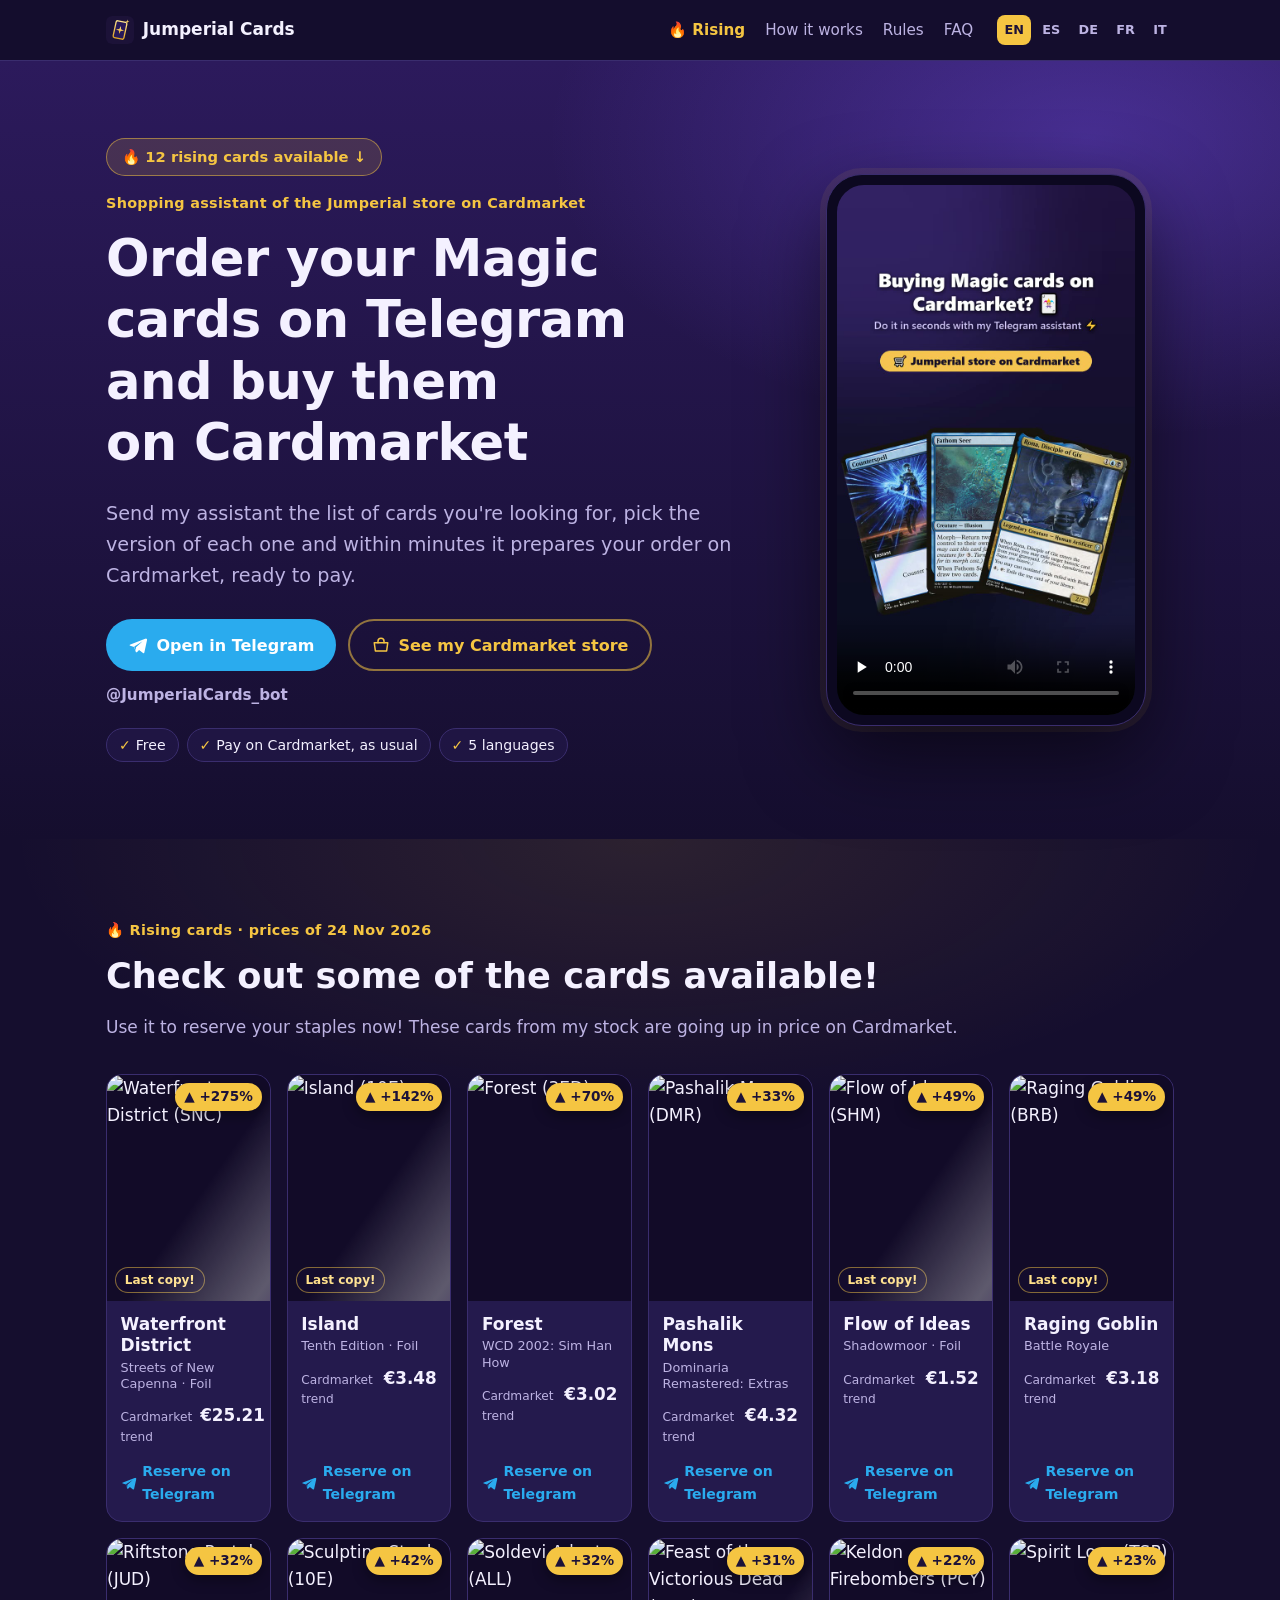
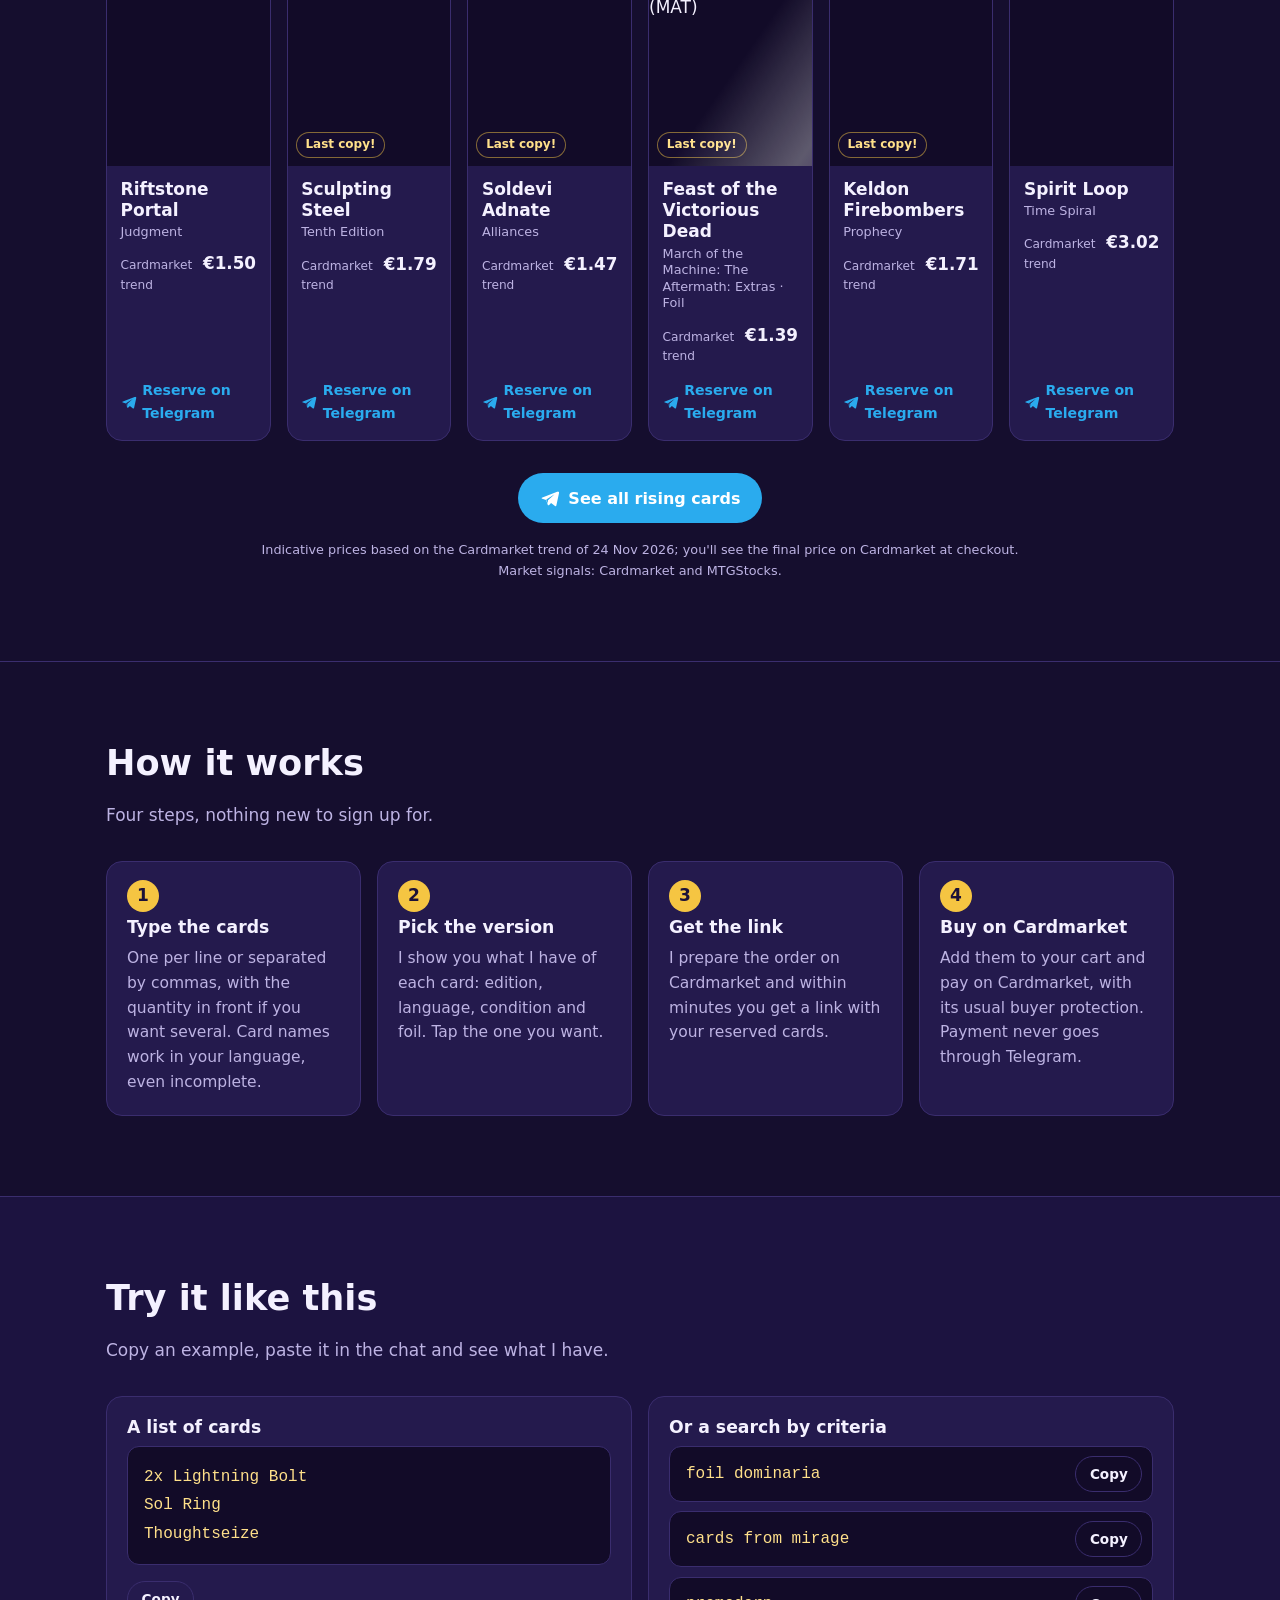
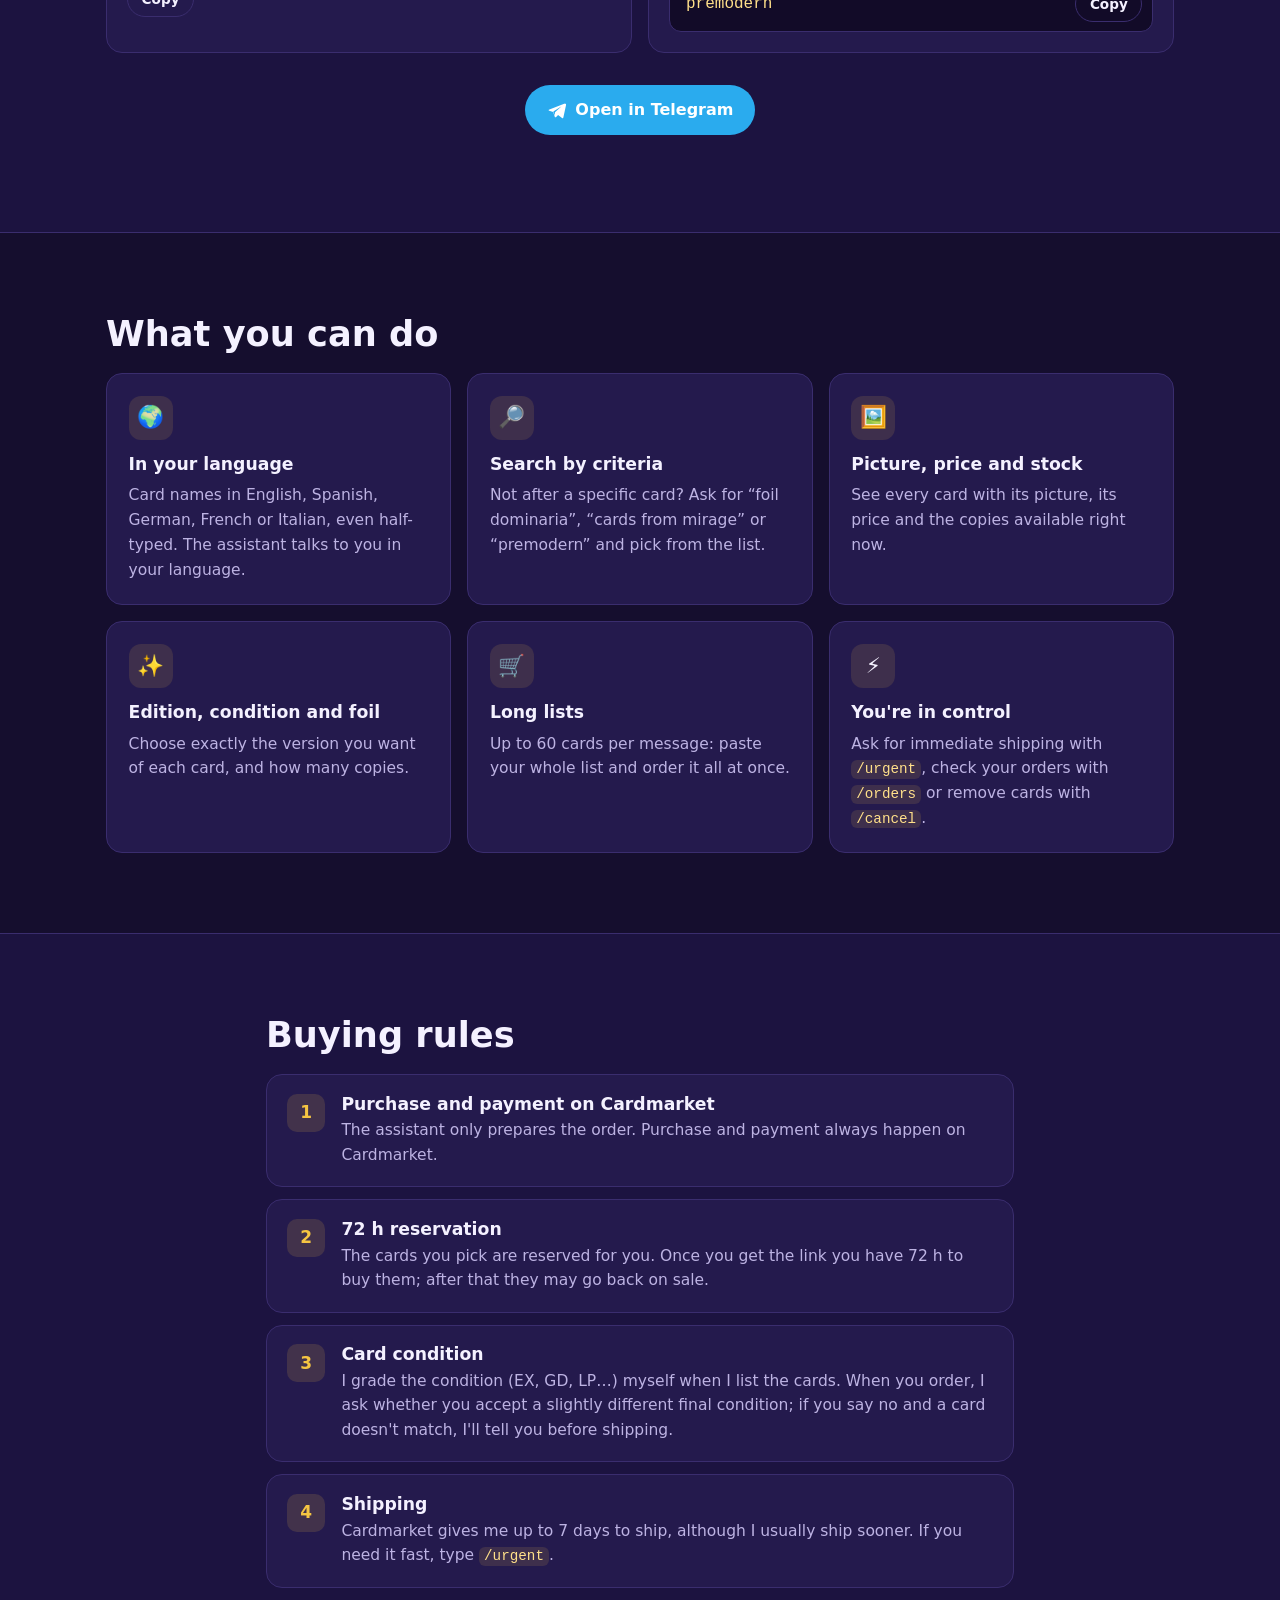
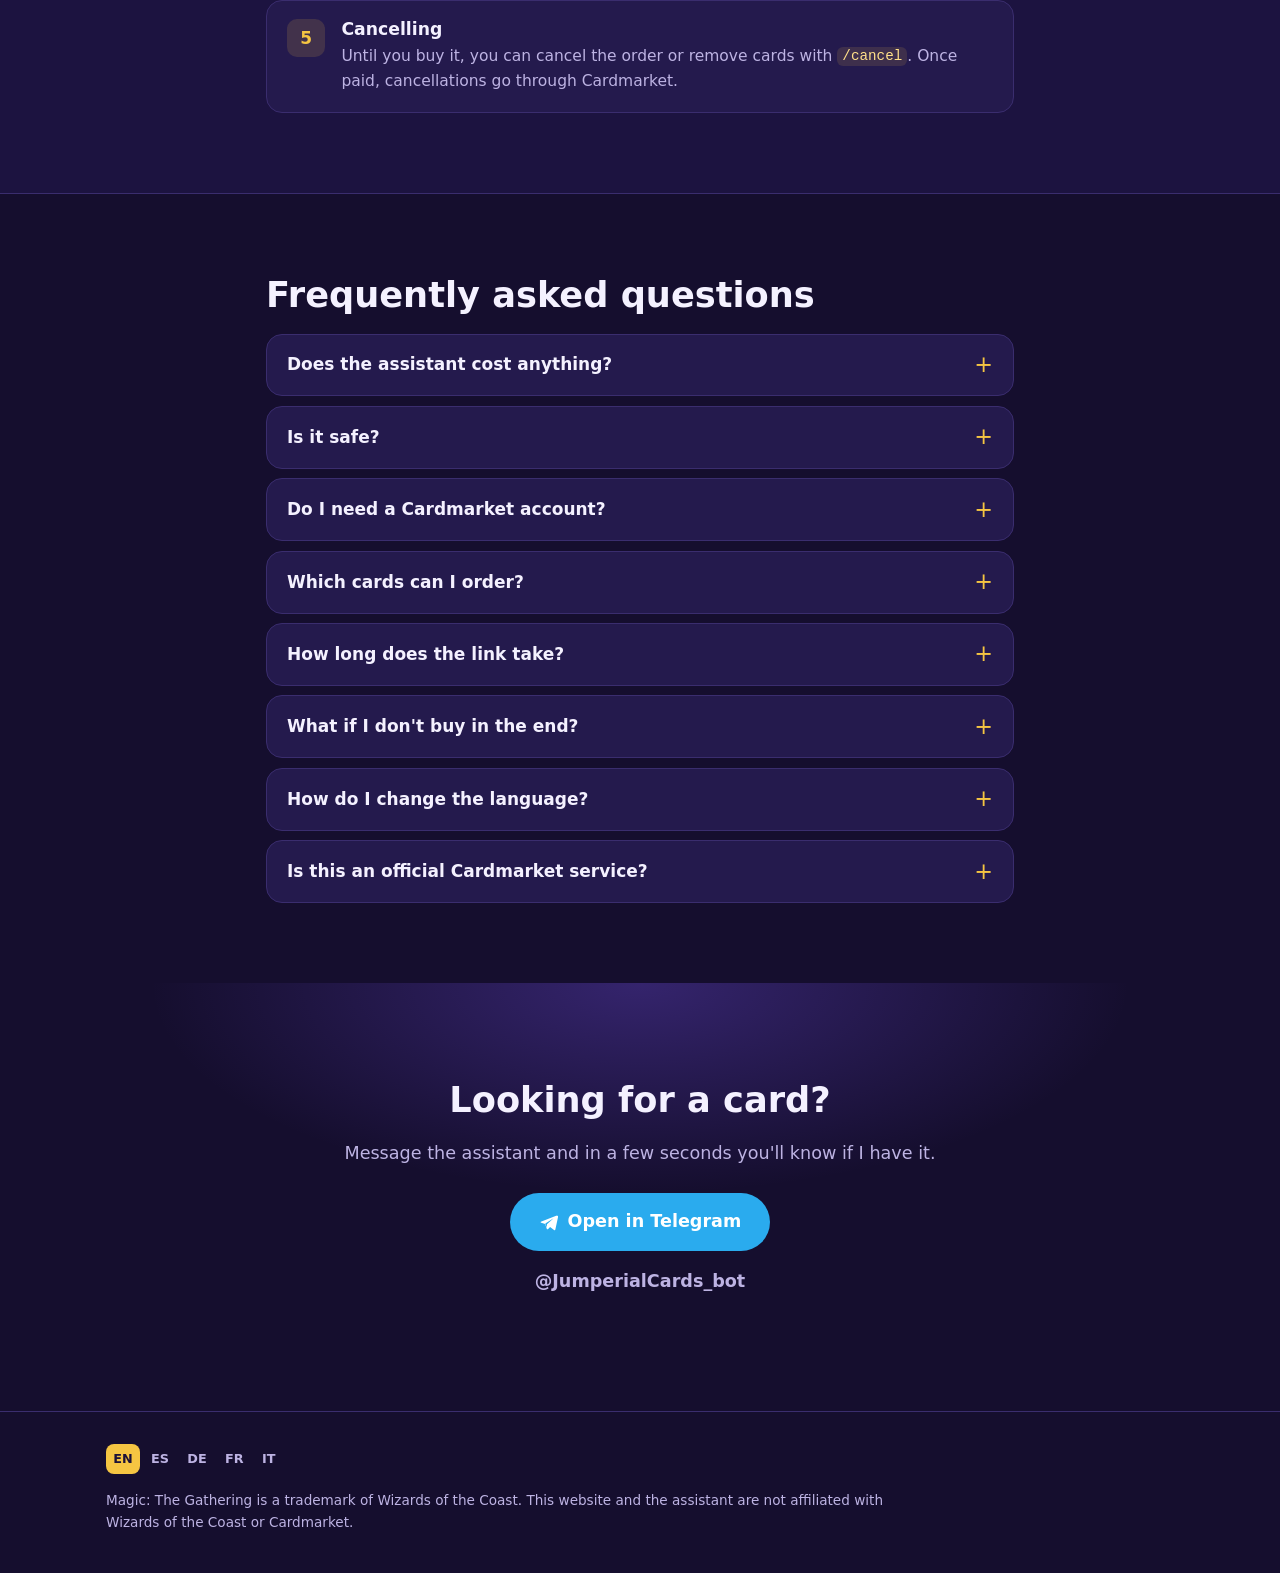
==== index.html @ 30778ac0 "Cartas en alza 2026-11-24" ====
<!doctype html>
<html lang="en">
<head>
  <meta charset="utf-8">
  <meta name="viewport" content="width=device-width, initial-scale=1">
  <title>Buy Magic cards via Telegram | Jumperial Cards</title>
  <meta name="description" content="Order Magic: The Gathering cards on Telegram and buy them on Cardmarket. Search in your language, pick edition and condition, get your link in minutes.">
  <link rel="canonical" href="https://juanmalf89.github.io/">
  <link rel="alternate" hreflang="en" href="https://juanmalf89.github.io/">
  <link rel="alternate" hreflang="es" href="https://juanmalf89.github.io/es/">
  <link rel="alternate" hreflang="de" href="https://juanmalf89.github.io/de/">
  <link rel="alternate" hreflang="fr" href="https://juanmalf89.github.io/fr/">
  <link rel="alternate" hreflang="it" href="https://juanmalf89.github.io/it/">
  <link rel="alternate" hreflang="x-default" href="https://juanmalf89.github.io/">
  <meta name="google-site-verification" content="25BPM0o8J0Z3zjY5sNuE1cO39l630lTxo5Jso-08-_w">
  <meta name="theme-color" content="#150e2e">
  <meta name="color-scheme" content="dark">
  <link rel="icon" href="assets/favicon.svg" type="image/svg+xml">
  <link rel="apple-touch-icon" href="assets/apple-touch-icon.png">
  <meta property="og:type" content="website">
  <meta property="og:site_name" content="Jumperial Cards">
  <meta property="og:title" content="Buy Magic cards via Telegram | Jumperial Cards">
  <meta property="og:description" content="Order Magic: The Gathering cards on Telegram and buy them on Cardmarket. Search in your language, pick edition and condition, get your link in minutes.">
  <meta property="og:url" content="https://juanmalf89.github.io/">
  <meta property="og:image" content="https://juanmalf89.github.io/assets/og-en.png">
  <meta property="og:image:width" content="1200">
  <meta property="og:image:height" content="630">
  <meta property="og:locale" content="en_GB">
  <meta property="og:locale:alternate" content="es_ES">
  <meta property="og:locale:alternate" content="de_DE">
  <meta property="og:locale:alternate" content="fr_FR">
  <meta property="og:locale:alternate" content="it_IT">
  <meta name="twitter:card" content="summary_large_image">
  <link rel="stylesheet" href="assets/style.css">
  <script type="application/ld+json">{"@context": "https://schema.org", "@type": "WebSite", "name": "Jumperial Cards", "url": "https://juanmalf89.github.io/", "inLanguage": "en", "description": "Order Magic: The Gathering cards on Telegram and buy them on Cardmarket. Search in your language, pick edition and condition, get your link in minutes.", "sameAs": ["https://t.me/JumperialCards_bot", "https://www.cardmarket.com/en/Magic/Users/Jumperial/Offers/Singles"]}</script>
  <script type="application/ld+json">{"@context": "https://schema.org", "@type": "FAQPage", "inLanguage": "en", "mainEntity": [{"@type": "Question", "name": "Does the assistant cost anything?", "acceptedAnswer": {"@type": "Answer", "text": "No. The assistant is free: you only pay for the cards and shipping on Cardmarket, like any other purchase there."}}, {"@type": "Question", "name": "Is it safe?", "acceptedAnswer": {"@type": "Answer", "text": "Payment never goes through Telegram or the assistant. You buy directly on Cardmarket, with its payment system and buyer protection."}}, {"@type": "Question", "name": "Do I need a Cardmarket account?", "acceptedAnswer": {"@type": "Answer", "text": "Yes. The link you get opens your cards on Cardmarket, and you need your account there to buy them."}}, {"@type": "Question", "name": "Which cards can I order?", "acceptedAnswer": {"@type": "Answer", "text": "The ones in my collection. I have many more cards than you can see listed in my Cardmarket store, and the assistant searches all of them. If I don't have one, it tells you right away."}}, {"@type": "Question", "name": "How long does the link take?", "acceptedAnswer": {"@type": "Answer", "text": "Usually a few minutes. The assistant messages you in the same chat when your order is ready."}}, {"@type": "Question", "name": "What if I don't buy in the end?", "acceptedAnswer": {"@type": "Answer", "text": "No problem. The reservation lasts 72 h from when you get the link; after that the cards may go back on sale. You can also cancel earlier with /cancel."}}, {"@type": "Question", "name": "How do I change the language?", "acceptedAnswer": {"@type": "Answer", "text": "The assistant uses your Telegram language. To change it, type /language."}}, {"@type": "Question", "name": "Is this an official Cardmarket service?", "acceptedAnswer": {"@type": "Answer", "text": "No. It's the assistant of my Cardmarket store (Jumperial). It is not affiliated with Cardmarket or Wizards of the Coast."}}]}</script>
</head>
<body>
<div id="langbar" class="langbar" hidden></div>
<header class="top">
  <div class="wrap top-in">
    <a class="brand" href="./"><img src="assets/favicon.svg" alt="" width="28" height="28">Jumperial Cards</a>
    <nav class="links" aria-label="How it works">
      <a href="#hot" class="nav-hot">🔥 Rising</a><a href="#how">How it works</a><a href="#rules">Rules</a><a href="#faq">FAQ</a>
    </nav>
    <nav class="langs" aria-label="Language"><a href="./" hreflang="en" lang="en" aria-current="page" title="English">EN</a><a href="es/" hreflang="es" lang="es" title="Español">ES</a><a href="de/" hreflang="de" lang="de" title="Deutsch">DE</a><a href="fr/" hreflang="fr" lang="fr" title="Français">FR</a><a href="it/" hreflang="it" lang="it" title="Italiano">IT</a></nav>
  </div>
</header>

<main>
  <section class="hero">
    <div class="wrap hero-in">
      <div class="hero-text">
        <a class="hot-pill" href="#hot">🔥 12 rising cards available ↓</a>
        <p class="eyebrow">Shopping assistant of the Jumperial store on Cardmarket</p>
        <h1>Order your Magic cards on Telegram and buy them on Cardmarket</h1>
        <p class="lead">Send my assistant the list of cards you&#x27;re looking for, pick the version of each one and within minutes it prepares your order on Cardmarket, ready to pay.</p>
        <div class="ctas">
          <a class="btn btn-tg" href="https://t.me/JumperialCards_bot" rel="noopener"><svg aria-hidden="true" viewBox="0 0 24 24" width="20" height="20"><path fill="currentColor" d="M21.4 4.1 2.9 11.3c-1.3.5-1.2 1.2-.2 1.5l4.7 1.5 1.8 5.6c.2.6.1.9.8.9.5 0 .7-.2 1-.5l2.3-2.2 4.7 3.5c.9.5 1.5.2 1.7-.8l3.1-14.6c.3-1.3-.5-1.9-1.4-1.5ZM9.6 14.6l-.4 4.1-1.6-5 9.9-6.2-7.9 7.1Z"/></svg>Open in Telegram</a>
          <a class="btn btn-ghost" href="https://www.cardmarket.com/en/Magic/Users/Jumperial/Offers/Singles" rel="noopener"><svg aria-hidden="true" viewBox="0 0 24 24" width="18" height="18" fill="none" stroke="currentColor" stroke-width="2" stroke-linecap="round" stroke-linejoin="round"><path d="M3 9h18l-1.5 11h-15L3 9Z"/><path d="M8 9V7a4 4 0 0 1 8 0v2"/></svg>See my Cardmarket store</a>
        </div>
        <p class="handle">@JumperialCards_bot</p>
        <ul class="trust"><li>Free</li><li>Pay on Cardmarket, as usual</li><li>5 languages</li></ul>
      </div>
      <div class="phone">
        <video controls playsinline preload="none" width="360" height="640"
               poster="assets/poster-en.jpg" aria-label="Video: how the Telegram assistant works">
          <source src="assets/bot-en.mp4" type="video/mp4">
        </video>
      </div>
    </div>
  </section>

  <section id="hot" class="section hot">
    <div class="wrap">
      <p class="eyebrow">🔥 Rising cards · prices of 24 Nov 2026</p>
      <h2>Check out some of the cards available!</h2>
      <p class="sub">Use it to reserve your staples now! These cards from my stock are going up in price on Cardmarket.</p>
      <ul class="hot-strip"><li class="hot-card foil"><a href="https://t.me/JumperialCards_bot?start=c651382f" rel="noopener" aria-label="Reserve on Telegram: Waterfront District (SNC)"><div class="hot-img"><img src="https://cards.scryfall.io/normal/front/f/c/fc312a16-5c10-4fa6-bd72-97407b7e46b7.jpg" alt="Waterfront District (SNC)" width="488" height="680" loading="lazy" decoding="async"><span class="hot-badge" title="Rise against their average price over the last month">▲ +275%</span><span class="hot-last">Last copy!</span></div><div class="hot-info"><strong>Waterfront District</strong><small>Streets of New Capenna · Foil</small><span class="hot-price"><span>Cardmarket trend</span><b>€25.21</b></span><span class="hot-cta"><svg aria-hidden="true" viewBox="0 0 24 24" width="20" height="20"><path fill="currentColor" d="M21.4 4.1 2.9 11.3c-1.3.5-1.2 1.2-.2 1.5l4.7 1.5 1.8 5.6c.2.6.1.9.8.9.5 0 .7-.2 1-.5l2.3-2.2 4.7 3.5c.9.5 1.5.2 1.7-.8l3.1-14.6c.3-1.3-.5-1.9-1.4-1.5ZM9.6 14.6l-.4 4.1-1.6-5 9.9-6.2-7.9 7.1Z"/></svg>Reserve on Telegram</span></div></a></li><li class="hot-card foil"><a href="https://t.me/JumperialCards_bot?start=c16533f" rel="noopener" aria-label="Reserve on Telegram: Island (10E)"><div class="hot-img"><img src="https://cards.scryfall.io/normal/front/8/a/8a5328db-c55a-488d-b085-fcfa7be184ca.jpg" alt="Island (10E)" width="488" height="680" loading="lazy" decoding="async"><span class="hot-badge" title="Rise against their average price over the last month">▲ +142%</span><span class="hot-last">Last copy!</span></div><div class="hot-info"><strong>Island</strong><small>Tenth Edition · Foil</small><span class="hot-price"><span>Cardmarket trend</span><b>€3.48</b></span><span class="hot-cta"><svg aria-hidden="true" viewBox="0 0 24 24" width="20" height="20"><path fill="currentColor" d="M21.4 4.1 2.9 11.3c-1.3.5-1.2 1.2-.2 1.5l4.7 1.5 1.8 5.6c.2.6.1.9.8.9.5 0 .7-.2 1-.5l2.3-2.2 4.7 3.5c.9.5 1.5.2 1.7-.8l3.1-14.6c.3-1.3-.5-1.9-1.4-1.5ZM9.6 14.6l-.4 4.1-1.6-5 9.9-6.2-7.9 7.1Z"/></svg>Reserve on Telegram</span></div></a></li><li class="hot-card"><a href="https://t.me/JumperialCards_bot?start=c250042" rel="noopener" aria-label="Reserve on Telegram: Forest (3ED)"><div class="hot-img"><img src="https://cards.scryfall.io/normal/front/4/d/4d1e4241-42ef-4b51-8f9b-2ab6aca31dbb.jpg" alt="Forest (3ED)" width="488" height="680" loading="lazy" decoding="async"><span class="hot-badge" title="Rise against their average price over the last month">▲ +70%</span></div><div class="hot-info"><strong>Forest</strong><small>WCD 2002: Sim Han How</small><span class="hot-price"><span>Cardmarket trend</span><b>€3.02</b></span><span class="hot-cta"><svg aria-hidden="true" viewBox="0 0 24 24" width="20" height="20"><path fill="currentColor" d="M21.4 4.1 2.9 11.3c-1.3.5-1.2 1.2-.2 1.5l4.7 1.5 1.8 5.6c.2.6.1.9.8.9.5 0 .7-.2 1-.5l2.3-2.2 4.7 3.5c.9.5 1.5.2 1.7-.8l3.1-14.6c.3-1.3-.5-1.9-1.4-1.5ZM9.6 14.6l-.4 4.1-1.6-5 9.9-6.2-7.9 7.1Z"/></svg>Reserve on Telegram</span></div></a></li><li class="hot-card"><a href="https://t.me/JumperialCards_bot?start=c688492" rel="noopener" aria-label="Reserve on Telegram: Pashalik Mons (DMR)"><div class="hot-img"><img src="https://cards.scryfall.io/normal/front/a/6/a62b7671-efde-40b2-9cb1-76339d614d29.jpg" alt="Pashalik Mons (DMR)" width="488" height="680" loading="lazy" decoding="async"><span class="hot-badge" title="Rise against their average price over the last month">▲ +33%</span></div><div class="hot-info"><strong>Pashalik Mons</strong><small>Dominaria Remastered: Extras</small><span class="hot-price"><span>Cardmarket trend</span><b>€4.32</b></span><span class="hot-cta"><svg aria-hidden="true" viewBox="0 0 24 24" width="20" height="20"><path fill="currentColor" d="M21.4 4.1 2.9 11.3c-1.3.5-1.2 1.2-.2 1.5l4.7 1.5 1.8 5.6c.2.6.1.9.8.9.5 0 .7-.2 1-.5l2.3-2.2 4.7 3.5c.9.5 1.5.2 1.7-.8l3.1-14.6c.3-1.3-.5-1.9-1.4-1.5ZM9.6 14.6l-.4 4.1-1.6-5 9.9-6.2-7.9 7.1Z"/></svg>Reserve on Telegram</span></div></a></li><li class="hot-card foil"><a href="https://t.me/JumperialCards_bot?start=c19052f" rel="noopener" aria-label="Reserve on Telegram: Flow of Ideas (SHM)"><div class="hot-img"><img src="https://cards.scryfall.io/normal/front/3/1/3194d88d-6f2c-47ed-ad9c-d55bb1858e79.jpg" alt="Flow of Ideas (SHM)" width="488" height="680" loading="lazy" decoding="async"><span class="hot-badge" title="Rise against their average price over the last month">▲ +49%</span><span class="hot-last">Last copy!</span></div><div class="hot-info"><strong>Flow of Ideas</strong><small>Shadowmoor · Foil</small><span class="hot-price"><span>Cardmarket trend</span><b>€1.52</b></span><span class="hot-cta"><svg aria-hidden="true" viewBox="0 0 24 24" width="20" height="20"><path fill="currentColor" d="M21.4 4.1 2.9 11.3c-1.3.5-1.2 1.2-.2 1.5l4.7 1.5 1.8 5.6c.2.6.1.9.8.9.5 0 .7-.2 1-.5l2.3-2.2 4.7 3.5c.9.5 1.5.2 1.7-.8l3.1-14.6c.3-1.3-.5-1.9-1.4-1.5ZM9.6 14.6l-.4 4.1-1.6-5 9.9-6.2-7.9 7.1Z"/></svg>Reserve on Telegram</span></div></a></li><li class="hot-card"><a href="https://t.me/JumperialCards_bot?start=c14662" rel="noopener" aria-label="Reserve on Telegram: Raging Goblin (BRB)"><div class="hot-img"><img src="https://cards.scryfall.io/normal/front/a/b/ab3bbe29-7cfc-4174-aea2-235a6e230836.jpg" alt="Raging Goblin (BRB)" width="488" height="680" loading="lazy" decoding="async"><span class="hot-badge" title="Rise against their average price over the last month">▲ +49%</span><span class="hot-last">Last copy!</span></div><div class="hot-info"><strong>Raging Goblin</strong><small>Battle Royale</small><span class="hot-price"><span>Cardmarket trend</span><b>€3.18</b></span><span class="hot-cta"><svg aria-hidden="true" viewBox="0 0 24 24" width="20" height="20"><path fill="currentColor" d="M21.4 4.1 2.9 11.3c-1.3.5-1.2 1.2-.2 1.5l4.7 1.5 1.8 5.6c.2.6.1.9.8.9.5 0 .7-.2 1-.5l2.3-2.2 4.7 3.5c.9.5 1.5.2 1.7-.8l3.1-14.6c.3-1.3-.5-1.9-1.4-1.5ZM9.6 14.6l-.4 4.1-1.6-5 9.9-6.2-7.9 7.1Z"/></svg>Reserve on Telegram</span></div></a></li><li class="hot-card"><a href="https://t.me/JumperialCards_bot?start=c2269" rel="noopener" aria-label="Reserve on Telegram: Riftstone Portal (JUD)"><div class="hot-img"><img src="https://cards.scryfall.io/normal/front/9/2/92ece630-e484-4221-911f-e32048894f23.jpg" alt="Riftstone Portal (JUD)" width="488" height="680" loading="lazy" decoding="async"><span class="hot-badge" title="Rise against their average price over the last month">▲ +32%</span></div><div class="hot-info"><strong>Riftstone Portal</strong><small>Judgment</small><span class="hot-price"><span>Cardmarket trend</span><b>€1.50</b></span><span class="hot-cta"><svg aria-hidden="true" viewBox="0 0 24 24" width="20" height="20"><path fill="currentColor" d="M21.4 4.1 2.9 11.3c-1.3.5-1.2 1.2-.2 1.5l4.7 1.5 1.8 5.6c.2.6.1.9.8.9.5 0 .7-.2 1-.5l2.3-2.2 4.7 3.5c.9.5 1.5.2 1.7-.8l3.1-14.6c.3-1.3-.5-1.9-1.4-1.5ZM9.6 14.6l-.4 4.1-1.6-5 9.9-6.2-7.9 7.1Z"/></svg>Reserve on Telegram</span></div></a></li><li class="hot-card"><a href="https://t.me/JumperialCards_bot?start=c16506" rel="noopener" aria-label="Reserve on Telegram: Sculpting Steel (10E)"><div class="hot-img"><img src="https://cards.scryfall.io/normal/front/4/1/41368983-14f8-4efa-bb60-b0a7ceb3d021.jpg" alt="Sculpting Steel (10E)" width="488" height="680" loading="lazy" decoding="async"><span class="hot-badge" title="Rise against their average price over the last month">▲ +42%</span><span class="hot-last">Last copy!</span></div><div class="hot-info"><strong>Sculpting Steel</strong><small>Tenth Edition</small><span class="hot-price"><span>Cardmarket trend</span><b>€1.79</b></span><span class="hot-cta"><svg aria-hidden="true" viewBox="0 0 24 24" width="20" height="20"><path fill="currentColor" d="M21.4 4.1 2.9 11.3c-1.3.5-1.2 1.2-.2 1.5l4.7 1.5 1.8 5.6c.2.6.1.9.8.9.5 0 .7-.2 1-.5l2.3-2.2 4.7 3.5c.9.5 1.5.2 1.7-.8l3.1-14.6c.3-1.3-.5-1.9-1.4-1.5ZM9.6 14.6l-.4 4.1-1.6-5 9.9-6.2-7.9 7.1Z"/></svg>Reserve on Telegram</span></div></a></li><li class="hot-card"><a href="https://t.me/JumperialCards_bot?start=c7877" rel="noopener" aria-label="Reserve on Telegram: Soldevi Adnate (ALL)"><div class="hot-img"><img src="https://cards.scryfall.io/normal/front/8/b/8b2651b0-1ab2-4d7e-834f-7505797da474.jpg" alt="Soldevi Adnate (ALL)" width="488" height="680" loading="lazy" decoding="async"><span class="hot-badge" title="Rise against their average price over the last month">▲ +32%</span><span class="hot-last">Last copy!</span></div><div class="hot-info"><strong>Soldevi Adnate</strong><small>Alliances</small><span class="hot-price"><span>Cardmarket trend</span><b>€1.47</b></span><span class="hot-cta"><svg aria-hidden="true" viewBox="0 0 24 24" width="20" height="20"><path fill="currentColor" d="M21.4 4.1 2.9 11.3c-1.3.5-1.2 1.2-.2 1.5l4.7 1.5 1.8 5.6c.2.6.1.9.8.9.5 0 .7-.2 1-.5l2.3-2.2 4.7 3.5c.9.5 1.5.2 1.7-.8l3.1-14.6c.3-1.3-.5-1.9-1.4-1.5ZM9.6 14.6l-.4 4.1-1.6-5 9.9-6.2-7.9 7.1Z"/></svg>Reserve on Telegram</span></div></a></li><li class="hot-card foil"><a href="https://t.me/JumperialCards_bot?start=c710575f" rel="noopener" aria-label="Reserve on Telegram: Feast of the Victorious Dead (MAT)"><div class="hot-img"><img src="https://cards.scryfall.io/normal/front/2/a/2ac806b3-17d2-4671-b4ca-0a8b85482bdc.jpg" alt="Feast of the Victorious Dead (MAT)" width="488" height="680" loading="lazy" decoding="async"><span class="hot-badge" title="Rise against their average price over the last month">▲ +31%</span><span class="hot-last">Last copy!</span></div><div class="hot-info"><strong>Feast of the Victorious Dead</strong><small>March of the Machine: The Aftermath: Extras · Foil</small><span class="hot-price"><span>Cardmarket trend</span><b>€1.39</b></span><span class="hot-cta"><svg aria-hidden="true" viewBox="0 0 24 24" width="20" height="20"><path fill="currentColor" d="M21.4 4.1 2.9 11.3c-1.3.5-1.2 1.2-.2 1.5l4.7 1.5 1.8 5.6c.2.6.1.9.8.9.5 0 .7-.2 1-.5l2.3-2.2 4.7 3.5c.9.5 1.5.2 1.7-.8l3.1-14.6c.3-1.3-.5-1.9-1.4-1.5ZM9.6 14.6l-.4 4.1-1.6-5 9.9-6.2-7.9 7.1Z"/></svg>Reserve on Telegram</span></div></a></li><li class="hot-card"><a href="https://t.me/JumperialCards_bot?start=c3988" rel="noopener" aria-label="Reserve on Telegram: Keldon Firebombers (PCY)"><div class="hot-img"><img src="https://cards.scryfall.io/normal/front/d/3/d3fc78b5-c259-4c67-810c-99655e72c2da.jpg" alt="Keldon Firebombers (PCY)" width="488" height="680" loading="lazy" decoding="async"><span class="hot-badge" title="Rise against their average price over the last month">▲ +22%</span><span class="hot-last">Last copy!</span></div><div class="hot-info"><strong>Keldon Firebombers</strong><small>Prophecy</small><span class="hot-price"><span>Cardmarket trend</span><b>€1.71</b></span><span class="hot-cta"><svg aria-hidden="true" viewBox="0 0 24 24" width="20" height="20"><path fill="currentColor" d="M21.4 4.1 2.9 11.3c-1.3.5-1.2 1.2-.2 1.5l4.7 1.5 1.8 5.6c.2.6.1.9.8.9.5 0 .7-.2 1-.5l2.3-2.2 4.7 3.5c.9.5 1.5.2 1.7-.8l3.1-14.6c.3-1.3-.5-1.9-1.4-1.5ZM9.6 14.6l-.4 4.1-1.6-5 9.9-6.2-7.9 7.1Z"/></svg>Reserve on Telegram</span></div></a></li><li class="hot-card"><a href="https://t.me/JumperialCards_bot?start=c13987" rel="noopener" aria-label="Reserve on Telegram: Spirit Loop (TSP)"><div class="hot-img"><img src="https://cards.scryfall.io/normal/front/3/1/31ffb2e6-b1bc-41c5-9e52-294c060b1d45.jpg" alt="Spirit Loop (TSP)" width="488" height="680" loading="lazy" decoding="async"><span class="hot-badge" title="Rise against their average price over the last month">▲ +23%</span></div><div class="hot-info"><strong>Spirit Loop</strong><small>Time Spiral</small><span class="hot-price"><span>Cardmarket trend</span><b>€3.02</b></span><span class="hot-cta"><svg aria-hidden="true" viewBox="0 0 24 24" width="20" height="20"><path fill="currentColor" d="M21.4 4.1 2.9 11.3c-1.3.5-1.2 1.2-.2 1.5l4.7 1.5 1.8 5.6c.2.6.1.9.8.9.5 0 .7-.2 1-.5l2.3-2.2 4.7 3.5c.9.5 1.5.2 1.7-.8l3.1-14.6c.3-1.3-.5-1.9-1.4-1.5ZM9.6 14.6l-.4 4.1-1.6-5 9.9-6.2-7.9 7.1Z"/></svg>Reserve on Telegram</span></div></a></li></ul>
      <p class="center"><a class="btn btn-tg" href="https://t.me/JumperialCards_bot?start=trending" rel="noopener"><svg aria-hidden="true" viewBox="0 0 24 24" width="20" height="20"><path fill="currentColor" d="M21.4 4.1 2.9 11.3c-1.3.5-1.2 1.2-.2 1.5l4.7 1.5 1.8 5.6c.2.6.1.9.8.9.5 0 .7-.2 1-.5l2.3-2.2 4.7 3.5c.9.5 1.5.2 1.7-.8l3.1-14.6c.3-1.3-.5-1.9-1.4-1.5ZM9.6 14.6l-.4 4.1-1.6-5 9.9-6.2-7.9 7.1Z"/></svg>See all rising cards</a></p>
      <p class="hot-note">Indicative prices based on the Cardmarket trend of 24 Nov 2026; you&#x27;ll see the final price on Cardmarket at checkout. Market signals: Cardmarket and MTGStocks.</p>
    </div>
  </section>

  <section id="how" class="section">
    <div class="wrap">
      <h2>How it works</h2>
      <p class="sub">Four steps, nothing new to sign up for.</p>
      <ol class="steps"><li><h3>Type the cards</h3><p>One per line or separated by commas, with the quantity in front if you want several. Card names work in your language, even incomplete.</p></li><li><h3>Pick the version</h3><p>I show you what I have of each card: edition, language, condition and foil. Tap the one you want.</p></li><li><h3>Get the link</h3><p>I prepare the order on Cardmarket and within minutes you get a link with your reserved cards.</p></li><li><h3>Buy on Cardmarket</h3><p>Add them to your cart and pay on Cardmarket, with its usual buyer protection. Payment never goes through Telegram.</p></li></ol>
    </div>
  </section>

  <section class="section alt">
    <div class="wrap">
      <h2>Try it like this</h2>
      <p class="sub">Copy an example, paste it in the chat and see what I have.</p>
      <div class="try">
        <div class="try-card">
          <h3>A list of cards</h3>
          <pre><code>2x Lightning Bolt
Sol Ring
Thoughtseize</code></pre>
          <button type="button" class="copy" data-copy="2x Lightning Bolt
Sol Ring
Thoughtseize">Copy</button>
        </div>
        <div class="try-card">
          <h3>Or a search by criteria</h3>
          <ul class="queries"><li><code>foil dominaria</code><button type="button" class="copy" data-copy="foil dominaria">Copy</button></li><li><code>cards from mirage</code><button type="button" class="copy" data-copy="cards from mirage">Copy</button></li><li><code>premodern</code><button type="button" class="copy" data-copy="premodern">Copy</button></li></ul>
        </div>
      </div>
      <p class="center"><a class="btn btn-tg" href="https://t.me/JumperialCards_bot" rel="noopener"><svg aria-hidden="true" viewBox="0 0 24 24" width="20" height="20"><path fill="currentColor" d="M21.4 4.1 2.9 11.3c-1.3.5-1.2 1.2-.2 1.5l4.7 1.5 1.8 5.6c.2.6.1.9.8.9.5 0 .7-.2 1-.5l2.3-2.2 4.7 3.5c.9.5 1.5.2 1.7-.8l3.1-14.6c.3-1.3-.5-1.9-1.4-1.5ZM9.6 14.6l-.4 4.1-1.6-5 9.9-6.2-7.9 7.1Z"/></svg>Open in Telegram</a></p>
    </div>
  </section>

  <section class="section">
    <div class="wrap">
      <h2>What you can do</h2>
      <ul class="features"><li><span class="ico" aria-hidden="true">🌍</span><h3>In your language</h3><p>Card names in English, Spanish, German, French or Italian, even half-typed. The assistant talks to you in your language.</p></li><li><span class="ico" aria-hidden="true">🔎</span><h3>Search by criteria</h3><p>Not after a specific card? Ask for “foil dominaria”, “cards from mirage” or “premodern” and pick from the list.</p></li><li><span class="ico" aria-hidden="true">🖼️</span><h3>Picture, price and stock</h3><p>See every card with its picture, its price and the copies available right now.</p></li><li><span class="ico" aria-hidden="true">✨</span><h3>Edition, condition and foil</h3><p>Choose exactly the version you want of each card, and how many copies.</p></li><li><span class="ico" aria-hidden="true">🛒</span><h3>Long lists</h3><p>Up to 60 cards per message: paste your whole list and order it all at once.</p></li><li><span class="ico" aria-hidden="true">⚡</span><h3>You&#x27;re in control</h3><p>Ask for immediate shipping with <code>/urgent</code>, check your orders with <code>/orders</code> or remove cards with <code>/cancel</code>.</p></li></ul>
    </div>
  </section>

  <section id="rules" class="section alt">
    <div class="wrap narrow">
      <h2>Buying rules</h2>
      <ol class="rules"><li><h3>Purchase and payment on Cardmarket</h3><p>The assistant only prepares the order. Purchase and payment always happen on Cardmarket.</p></li><li><h3>72 h reservation</h3><p>The cards you pick are reserved for you. Once you get the link you have 72 h to buy them; after that they may go back on sale.</p></li><li><h3>Card condition</h3><p>I grade the condition (EX, GD, LP…) myself when I list the cards. When you order, I ask whether you accept a slightly different final condition; if you say no and a card doesn&#x27;t match, I&#x27;ll tell you before shipping.</p></li><li><h3>Shipping</h3><p>Cardmarket gives me up to 7 days to ship, although I usually ship sooner. If you need it fast, type <code>/urgent</code>.</p></li><li><h3>Cancelling</h3><p>Until you buy it, you can cancel the order or remove cards with <code>/cancel</code>. Once paid, cancellations go through Cardmarket.</p></li></ol>
    </div>
  </section>

  <section id="faq" class="section">
    <div class="wrap narrow">
      <h2>Frequently asked questions</h2>
      <div class="faq"><details><summary>Does the assistant cost anything?</summary><p>No. The assistant is free: you only pay for the cards and shipping on Cardmarket, like any other purchase there.</p></details><details><summary>Is it safe?</summary><p>Payment never goes through Telegram or the assistant. You buy directly on Cardmarket, with its payment system and buyer protection.</p></details><details><summary>Do I need a Cardmarket account?</summary><p>Yes. The link you get opens your cards on Cardmarket, and you need your account there to buy them.</p></details><details><summary>Which cards can I order?</summary><p>The ones in my collection. I have many more cards than you can see listed in my Cardmarket store, and the assistant searches all of them. If I don&#x27;t have one, it tells you right away.</p></details><details><summary>How long does the link take?</summary><p>Usually a few minutes. The assistant messages you in the same chat when your order is ready.</p></details><details><summary>What if I don&#x27;t buy in the end?</summary><p>No problem. The reservation lasts 72 h from when you get the link; after that the cards may go back on sale. You can also cancel earlier with <code>/cancel</code>.</p></details><details><summary>How do I change the language?</summary><p>The assistant uses your Telegram language. To change it, type <code>/language</code>.</p></details><details><summary>Is this an official Cardmarket service?</summary><p>No. It&#x27;s the assistant of my Cardmarket store (Jumperial). It is not affiliated with Cardmarket or Wizards of the Coast.</p></details></div>
    </div>
  </section>

  <section class="final">
    <div class="wrap">
      <h2>Looking for a card?</h2>
      <p>Message the assistant and in a few seconds you&#x27;ll know if I have it.</p>
      <a class="btn btn-tg btn-big" href="https://t.me/JumperialCards_bot" rel="noopener"><svg aria-hidden="true" viewBox="0 0 24 24" width="20" height="20"><path fill="currentColor" d="M21.4 4.1 2.9 11.3c-1.3.5-1.2 1.2-.2 1.5l4.7 1.5 1.8 5.6c.2.6.1.9.8.9.5 0 .7-.2 1-.5l2.3-2.2 4.7 3.5c.9.5 1.5.2 1.7-.8l3.1-14.6c.3-1.3-.5-1.9-1.4-1.5ZM9.6 14.6l-.4 4.1-1.6-5 9.9-6.2-7.9 7.1Z"/></svg>Open in Telegram</a>
      <p class="handle">@JumperialCards_bot</p>
    </div>
  </section>
</main>

<footer class="foot">
  <div class="wrap">
    <nav class="langs" aria-label="Language"><a href="./" hreflang="en" lang="en" aria-current="page" title="English">EN</a><a href="es/" hreflang="es" lang="es" title="Español">ES</a><a href="de/" hreflang="de" lang="de" title="Deutsch">DE</a><a href="fr/" hreflang="fr" lang="fr" title="Français">FR</a><a href="it/" hreflang="it" lang="it" title="Italiano">IT</a></nav>
    <p>Magic: The Gathering is a trademark of Wizards of the Coast. This website and the assistant are not affiliated with Wizards of the Coast or Cardmarket.</p>
  </div>
</footer>

<script>
(function () {
  // Copiar ejemplos al portapapeles
  document.querySelectorAll("button.copy").forEach(function (b) {
    b.addEventListener("click", function () {
      var done = function () { b.textContent = "Copied";
        setTimeout(function () { b.textContent = "Copy"; }, 1500); };
      if (navigator.clipboard) navigator.clipboard.writeText(b.dataset.copy).then(done, function () {});
    });
  });
  // Sugerir el idioma del navegador (sin redirigir: mejor para Google y para quien quiera quedarse)
  var other = {"es": {"href": "es/", "text": "Esta web también está en español.", "btn": "Ver en español"}, "de": {"href": "de/", "text": "Diese Website gibt es auch auf Deutsch.", "btn": "Auf Deutsch ansehen"}, "fr": {"href": "fr/", "text": "Ce site existe aussi en français.", "btn": "Voir en français"}, "it": {"href": "it/", "text": "Questo sito è disponibile anche in italiano.", "btn": "Vedi in italiano"}};
  try { if (localStorage.getItem("langbar-off")) return; } catch (e) {}
  var prefs = (navigator.languages || [navigator.language || ""]).map(function (l) { return l.slice(0, 2).toLowerCase(); });
  var cur = document.documentElement.lang, pick = null;
  for (var i = 0; i < prefs.length; i++) { if (prefs[i] === cur) return; if (other[prefs[i]]) { pick = prefs[i]; break; } }
  if (!pick) return;
  var bar = document.getElementById("langbar"), o = other[pick];
  bar.lang = pick;
  bar.innerHTML = '<span></span><a></a><button type="button" aria-label="×">×</button>';
  bar.querySelector("span").textContent = o.text;
  var a = bar.querySelector("a"); a.href = o.href; a.textContent = o.btn; a.hreflang = pick;
  bar.querySelector("button").onclick = function () {
    bar.hidden = true; try { localStorage.setItem("langbar-off", "1"); } catch (e) {}
  };
  bar.hidden = false;
})();
</script>
</body>
</html>
---- assets/style.css ----
:root {
  --bg: #150e2e;
  --bg-2: #1c1340;
  --surface: #241a4d;
  --line: #3a2d6e;
  --text: #f4f1ff;
  --muted: #bdb3e3;
  --gold: #f5c542;
  --gold-ink: #1c1238;
  --tg: #2aabee;
  --tg-hover: #1e96d4;
  --radius: 16px;
  --font: system-ui, -apple-system, "Segoe UI", Roboto, "Helvetica Neue", Arial, sans-serif;
  color-scheme: dark;
}

* { box-sizing: border-box; }
html { scroll-behavior: smooth; -webkit-text-size-adjust: 100%; }
body {
  margin: 0;
  background: var(--bg);
  color: var(--text);
  font: 17px/1.6 var(--font);
  overflow-x: hidden;
}
img, video { max-width: 100%; display: block; }
a { color: var(--gold); }
h1, h2, h3 { line-height: 1.2; margin: 0 0 .5em; text-wrap: balance; }
h2 { font-size: clamp(1.6rem, 3.5vw, 2.2rem); font-weight: 800; }
h3 { font-size: 1.08rem; font-weight: 700; }
p { margin: 0 0 1em; }
code {
  font: .92em/1.4 ui-monospace, "Cascadia Mono", Consolas, monospace;
  background: rgba(245, 197, 66, .12);
  color: #ffe08a;
  padding: .1em .35em;
  border-radius: 6px;
}
:focus-visible { outline: 3px solid var(--gold); outline-offset: 3px; border-radius: 6px; }

.wrap { width: min(1100px, 100%); margin: 0 auto; padding: 0 16px; }
.narrow { width: min(780px, 100%); }
.center { text-align: center; margin-top: 2rem; }

/* ---------- barra de idioma sugerido */
.langbar {
  display: flex; gap: .75rem; align-items: center; justify-content: center; flex-wrap: wrap;
  padding: .6rem 16px; background: var(--gold); color: var(--gold-ink); font-size: .95rem; font-weight: 600;
}
.langbar[hidden] { display: none; }
.langbar a { color: var(--gold-ink); background: rgba(255, 255, 255, .5); padding: .15rem .7rem; border-radius: 99px; text-decoration: none; }
.langbar button { background: none; border: 0; font-size: 1.3rem; line-height: 1; cursor: pointer; color: var(--gold-ink); padding: 0 .3rem; }

/* ---------- cabecera */
.top {
  position: sticky; top: 0; z-index: 10;
  background: rgba(21, 14, 46, .88);
  backdrop-filter: blur(10px);
  border-bottom: 1px solid var(--line);
}
.top-in { display: flex; align-items: center; gap: 1.5rem; min-height: 60px; }
.brand { display: flex; align-items: center; gap: .55rem; color: var(--text); font-weight: 800; text-decoration: none; white-space: nowrap; }
.links { display: flex; gap: 1.25rem; margin-left: auto; }
.links a { color: var(--muted); text-decoration: none; font-size: .95rem; }
.links a:hover { color: var(--text); }
.langs { display: flex; gap: .25rem; }
.langs a {
  color: var(--muted); text-decoration: none; font-size: .8rem; font-weight: 700;
  padding: .3rem .45rem; border-radius: 8px;
}
.langs a:hover { color: var(--text); background: var(--surface); }
.langs a[aria-current="page"] { color: var(--gold-ink); background: var(--gold); }
@media (max-width: 760px) {
  .links { display: none; }
  .top-in { justify-content: space-between; gap: .5rem; }
  .brand { font-size: .95rem; }
  .langs a { padding: .3rem .35rem; }
}

/* ---------- portada */
.hero {
  background:
    radial-gradient(900px 500px at 85% 10%, rgba(126, 87, 255, .35), transparent 60%),
    linear-gradient(180deg, #2c1a5c 0%, var(--bg) 100%);
  padding: clamp(2.5rem, 6vw, 5rem) 0;
}
.hero-in { display: grid; grid-template-columns: 1.25fr .75fr; gap: clamp(2rem, 5vw, 4rem); align-items: center; }
.eyebrow { color: var(--gold); font-weight: 700; font-size: .9rem; letter-spacing: .02em; margin-bottom: .8rem; }
h1 { font-size: clamp(2rem, 5vw, 3.2rem); font-weight: 850; letter-spacing: -.01em; }
.lead { font-size: clamp(1.05rem, 2vw, 1.2rem); color: var(--muted); max-width: 38em; }
.ctas { display: flex; flex-wrap: wrap; gap: .75rem; margin: 1.75rem 0 .75rem; }
.handle { color: var(--muted); font-size: .95rem; font-weight: 600; margin: 0 0 1.25rem; }
.trust { list-style: none; padding: 0; margin: 0; display: flex; flex-wrap: wrap; gap: .5rem; }
.trust li {
  font-size: .88rem; padding: .3rem .75rem; border-radius: 99px;
  border: 1px solid var(--line); background: rgba(36, 26, 77, .6); color: var(--text);
}
.trust li::before { content: "✓ "; color: var(--gold); font-weight: 800; }

.phone {
  justify-self: center; width: min(320px, 100%);
  padding: 10px; border-radius: 36px;
  background: #0c0820; border: 1px solid var(--line);
  box-shadow: 0 30px 80px rgba(0, 0, 0, .55), 0 0 0 6px rgba(245, 197, 66, .08);
}
.phone video { width: 100%; height: auto; aspect-ratio: 9 / 16; border-radius: 27px; background: #0c0820; }

@media (max-width: 860px) {
  .hero-in { grid-template-columns: 1fr; }
  .phone { width: min(300px, 82vw); }
}

/* ---------- botones */
.btn {
  display: inline-flex; align-items: center; justify-content: center; gap: .55rem;
  min-height: 50px; padding: .7rem 1.35rem; border-radius: 99px;
  font-weight: 700; font-size: 1rem; text-decoration: none; cursor: pointer;
  transition: background .15s, transform .15s, border-color .15s;
}
.btn:active { transform: translateY(1px); }
.btn-tg { background: var(--tg); color: #fff; }
.btn-tg:hover { background: var(--tg-hover); }
.btn-ghost { color: var(--gold); border: 2px solid rgba(245, 197, 66, .55); }
.btn-ghost:hover { border-color: var(--gold); background: rgba(245, 197, 66, .08); }
.btn-big { min-height: 58px; font-size: 1.1rem; padding: .8rem 1.8rem; }
@media (max-width: 480px) { .ctas .btn { width: 100%; } }

/* ---------- secciones */
.section { padding: clamp(3rem, 7vw, 5rem) 0; }
.section.alt { background: var(--bg-2); border-block: 1px solid var(--line); }
.sub { color: var(--muted); margin-bottom: 2rem; }

.steps { list-style: none; counter-reset: s; padding: 0; margin: 0; display: grid; grid-template-columns: repeat(4, 1fr); gap: 1rem; }
.steps li {
  counter-increment: s; position: relative;
  background: var(--surface); border: 1px solid var(--line); border-radius: var(--radius);
  padding: 3.4rem 1.25rem 1.25rem;
}
.steps li::before {
  content: counter(s); position: absolute; top: 1.1rem; left: 1.25rem;
  width: 2rem; height: 2rem; border-radius: 50%; display: grid; place-items: center;
  background: var(--gold); color: var(--gold-ink); font-weight: 850;
}
.steps p, .features p, .rules p { color: var(--muted); margin: 0; font-size: .97rem; }
@media (max-width: 960px) { .steps { grid-template-columns: repeat(2, 1fr); } }
@media (max-width: 560px) { .steps { grid-template-columns: 1fr; } }

.try { display: grid; grid-template-columns: 1fr 1fr; gap: 1rem; }
.try-card { background: var(--surface); border: 1px solid var(--line); border-radius: var(--radius); padding: 1.25rem; }
.try-card pre { margin: 0 0 1rem; background: #120b28; border: 1px solid var(--line); border-radius: 12px; padding: 1rem; overflow-x: auto; }
.try-card pre code { background: none; padding: 0; font-size: 1rem; line-height: 1.7; }
.queries { list-style: none; padding: 0; margin: 0; display: grid; gap: .6rem; }
.queries li {
  display: flex; align-items: center; justify-content: space-between; gap: .75rem;
  background: #120b28; border: 1px solid var(--line); border-radius: 12px; padding: .55rem .6rem .55rem 1rem;
}
.queries code { background: none; padding: 0; font-size: 1rem; }
.copy {
  font: 600 .85rem var(--font); color: var(--text); background: transparent;
  border: 1px solid var(--line); border-radius: 99px; padding: .35rem .85rem; cursor: pointer; min-height: 36px;
}
.copy:hover { border-color: var(--gold); color: var(--gold); }
@media (max-width: 760px) { .try { grid-template-columns: 1fr; } }

.features { list-style: none; padding: 0; margin: 0; display: grid; grid-template-columns: repeat(3, 1fr); gap: 1rem; }
.features li { background: var(--surface); border: 1px solid var(--line); border-radius: var(--radius); padding: 1.35rem; }
.ico {
  display: grid; place-items: center; width: 2.75rem; height: 2.75rem; margin-bottom: .9rem;
  font-size: 1.35rem; border-radius: 12px; background: rgba(245, 197, 66, .12);
}
@media (max-width: 960px) { .features { grid-template-columns: repeat(2, 1fr); } }
@media (max-width: 560px) { .features { grid-template-columns: 1fr; } }

.rules { list-style: none; counter-reset: r; padding: 0; margin: 0; display: grid; gap: .75rem; }
.rules li {
  counter-increment: r; display: grid; grid-template-columns: 2.4rem 1fr; column-gap: 1rem;
  background: var(--surface); border: 1px solid var(--line); border-radius: var(--radius); padding: 1.15rem 1.25rem;
}
.rules li::before {
  content: counter(r); grid-row: span 2; width: 2.4rem; height: 2.4rem; border-radius: 10px;
  display: grid; place-items: center; background: rgba(245, 197, 66, .14); color: var(--gold); font-weight: 850;
}
.rules h3 { margin-bottom: .25rem; }

.faq { display: grid; gap: .6rem; }
.faq details { background: var(--surface); border: 1px solid var(--line); border-radius: var(--radius); }
.faq summary {
  cursor: pointer; list-style: none; padding: 1.05rem 3rem 1.05rem 1.25rem; font-weight: 700; position: relative;
}
.faq summary::-webkit-details-marker { display: none; }
.faq summary::after {
  content: "+"; position: absolute; right: 1.25rem; top: 50%; transform: translateY(-50%);
  color: var(--gold); font-size: 1.4rem; font-weight: 400;
}
.faq details[open] summary::after { content: "–"; }
.faq details p { padding: 0 1.25rem 1.15rem; margin: 0; color: var(--muted); }

/* ---------- cartas en alza (trending.json del Hub) */
.hot-pill {
  display: inline-flex; align-items: center; gap: .4rem; margin-bottom: 1rem;
  padding: .4rem .95rem; border-radius: 99px; text-decoration: none;
  background: rgba(245, 197, 66, .14); border: 1px solid rgba(245, 197, 66, .5);
  color: var(--gold); font-weight: 700; font-size: .92rem;
  animation: hot-pulse 2.4s ease-in-out infinite;
}
.hot-pill:hover { background: rgba(245, 197, 66, .22); }
@keyframes hot-pulse {
  0%, 100% { box-shadow: 0 0 0 0 rgba(245, 197, 66, .35); }
  50% { box-shadow: 0 0 0 9px rgba(245, 197, 66, 0); }
}
.links .nav-hot { color: var(--gold); font-weight: 700; }

.hot {
  background: radial-gradient(900px 380px at 50% 0%, rgba(245, 197, 66, .10), transparent 70%), var(--bg);
  border-bottom: 1px solid var(--line);
}
.hot-strip {
  list-style: none; padding: 0; margin: 0;
  display: grid; grid-template-columns: repeat(auto-fill, minmax(155px, 1fr)); gap: 1rem;
}
.hot-card a {
  display: flex; flex-direction: column; height: 100%;
  color: var(--text); text-decoration: none;
  background: var(--surface); border: 1px solid var(--line); border-radius: var(--radius); overflow: hidden;
  transition: transform .2s, border-color .2s, box-shadow .2s;
}
.hot-card a:hover, .hot-card a:focus-visible {
  transform: translateY(-4px); border-color: rgba(245, 197, 66, .6);
  box-shadow: 0 16px 40px rgba(0, 0, 0, .45), 0 0 0 1px rgba(245, 197, 66, .2);
}
.hot-img { position: relative; aspect-ratio: 488 / 680; background: #120b28; }
.hot-img img { width: 100%; height: 100%; object-fit: cover; }
.hot-card.foil .hot-img::after {
  content: ""; position: absolute; inset: 0; pointer-events: none; mix-blend-mode: screen;
  background: linear-gradient(125deg, transparent 22%, rgba(255, 255, 255, .32) 38%, rgba(167, 139, 250, .28) 46%,
    rgba(96, 165, 250, .22) 54%, transparent 70%);
  background-size: 250% 250%; animation: hot-foil 4.5s linear infinite;
}
@keyframes hot-foil { from { background-position: 100% 100%; } to { background-position: -150% -150%; } }
.hot-badge {
  position: absolute; top: .5rem; right: .5rem; padding: .2rem .55rem; border-radius: 99px;
  background: var(--gold); color: var(--gold-ink); font-weight: 850; font-size: .85rem;
  box-shadow: 0 4px 14px rgba(0, 0, 0, .4);
}
.hot-last {
  position: absolute; left: .5rem; bottom: .5rem; padding: .15rem .55rem; border-radius: 99px;
  background: rgba(21, 14, 46, .92); border: 1px solid rgba(245, 197, 66, .5); color: #ffe08a;
  font-size: .75rem; font-weight: 700;
}
.hot-info { display: flex; flex-direction: column; gap: .2rem; padding: .8rem .85rem 1rem; flex: 1; }
.hot-info strong { line-height: 1.25; }
.hot-info small { color: var(--muted); font-size: .8rem; line-height: 1.3; }
.hot-price {
  display: flex; justify-content: space-between; align-items: baseline; gap: .5rem;
  margin-top: .4rem; color: var(--muted); font-size: .76rem;
}
.hot-price b { color: var(--text); font-size: 1.05rem; white-space: nowrap; }
.hot-cta {
  display: inline-flex; align-items: center; gap: .35rem; margin-top: auto; padding-top: .6rem;
  color: var(--tg); font-weight: 700; font-size: .88rem;
}
.hot-cta svg { width: 16px; height: 16px; flex: none; }
.hot-note { color: var(--muted); font-size: .8rem; text-align: center; margin: 1rem auto 0; max-width: 60em; }
@media (max-width: 640px) {
  /* En móvil: carrusel horizontal que se desliza con el dedo */
  .hot-strip {
    grid-template-columns: none; grid-auto-flow: column; grid-auto-columns: 62%;
    overflow-x: auto; scroll-snap-type: x mandatory; overscroll-behavior-x: contain;
    margin: 0 -16px; padding: 0 16px .75rem; scroll-padding-inline: 16px;
  }
  .hot-card { scroll-snap-align: start; }
}

/* ---------- llamada final y pie */
.final {
  text-align: center; padding: clamp(3.5rem, 8vw, 6rem) 0;
  background: radial-gradient(700px 300px at 50% 0%, rgba(126, 87, 255, .3), transparent 70%), var(--bg);
}
.final p { color: var(--muted); font-size: 1.1rem; }
.final .btn { margin-top: .5rem; }
.final .handle { margin-top: 1rem; }

.foot { border-top: 1px solid var(--line); padding: 2rem 0 2.5rem; color: var(--muted); font-size: .85rem; }
.foot .langs { margin-bottom: 1rem; flex-wrap: wrap; }
.foot p { margin: 0; max-width: 60em; }

@media (prefers-reduced-motion: reduce) {
  html { scroll-behavior: auto; }
  .btn, .hot-card a { transition: none; }
  .hot-pill, .hot-card.foil .hot-img::after { animation: none; }
}
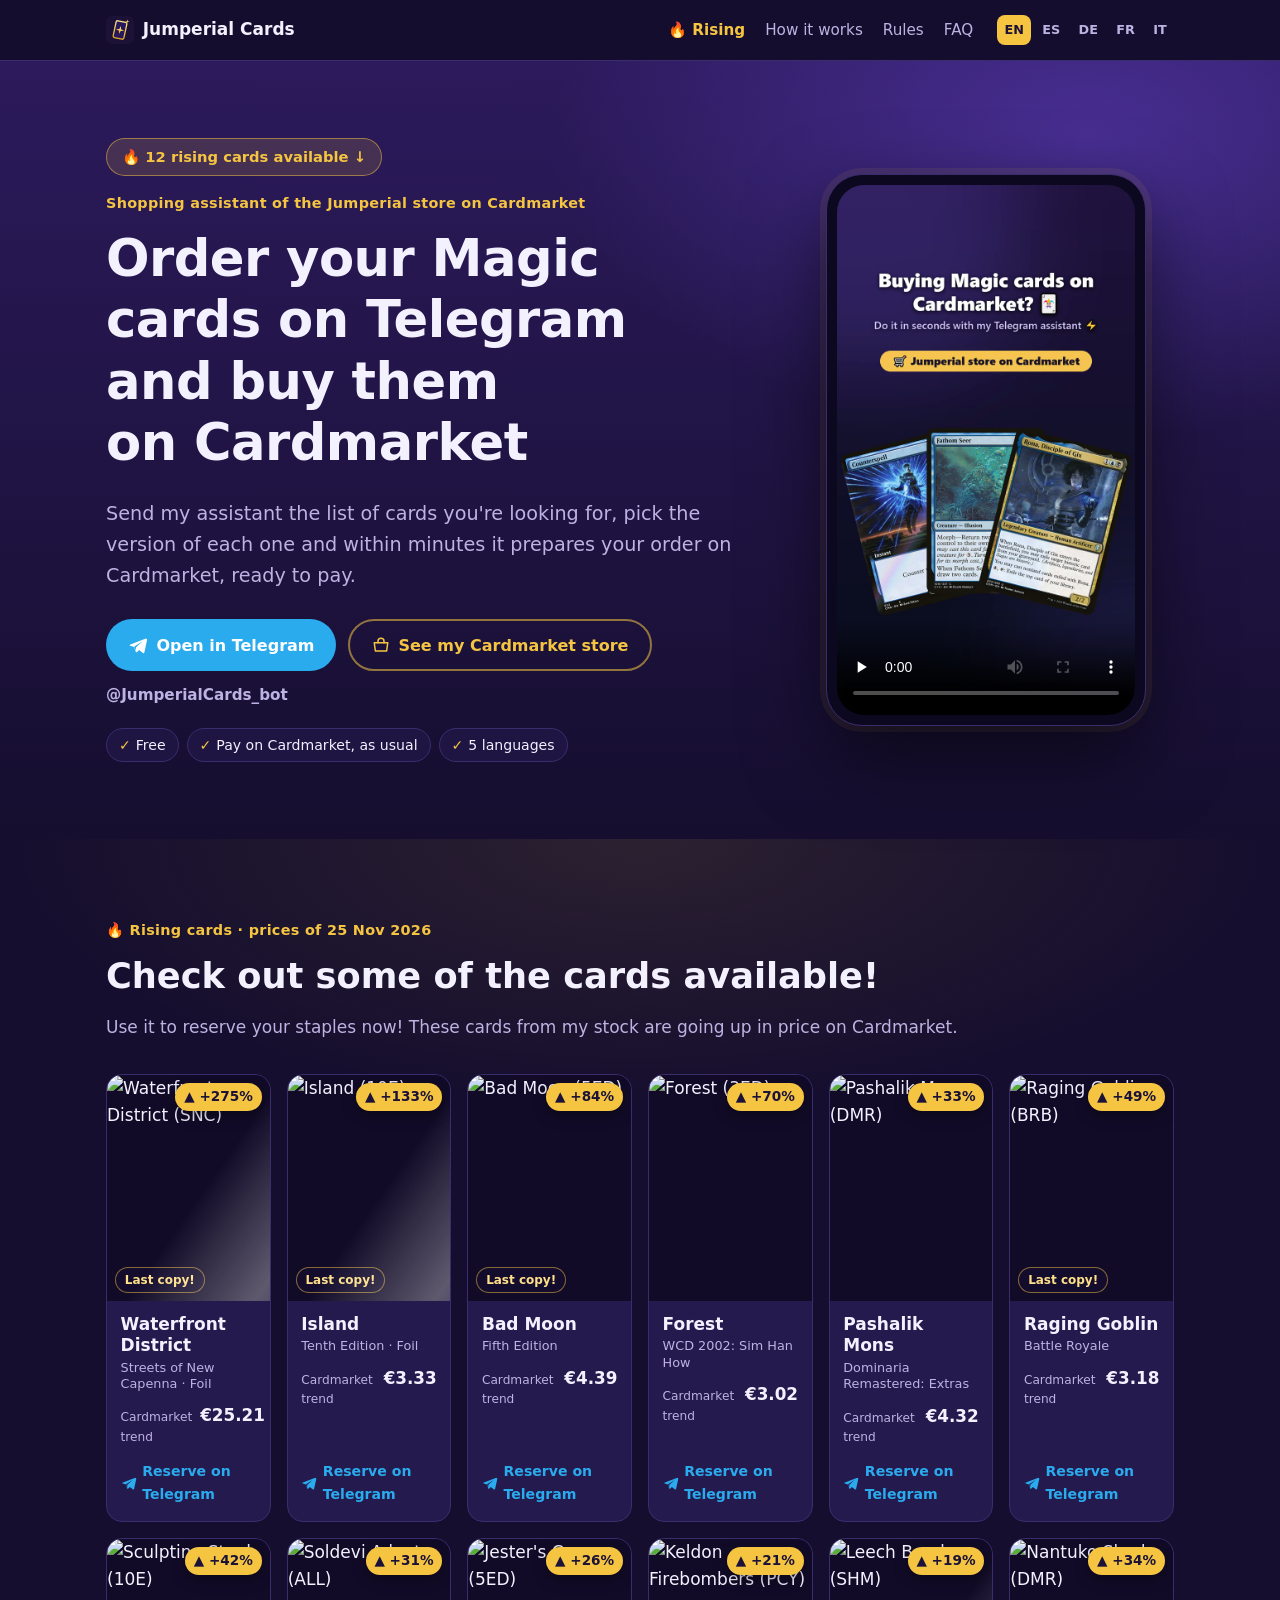
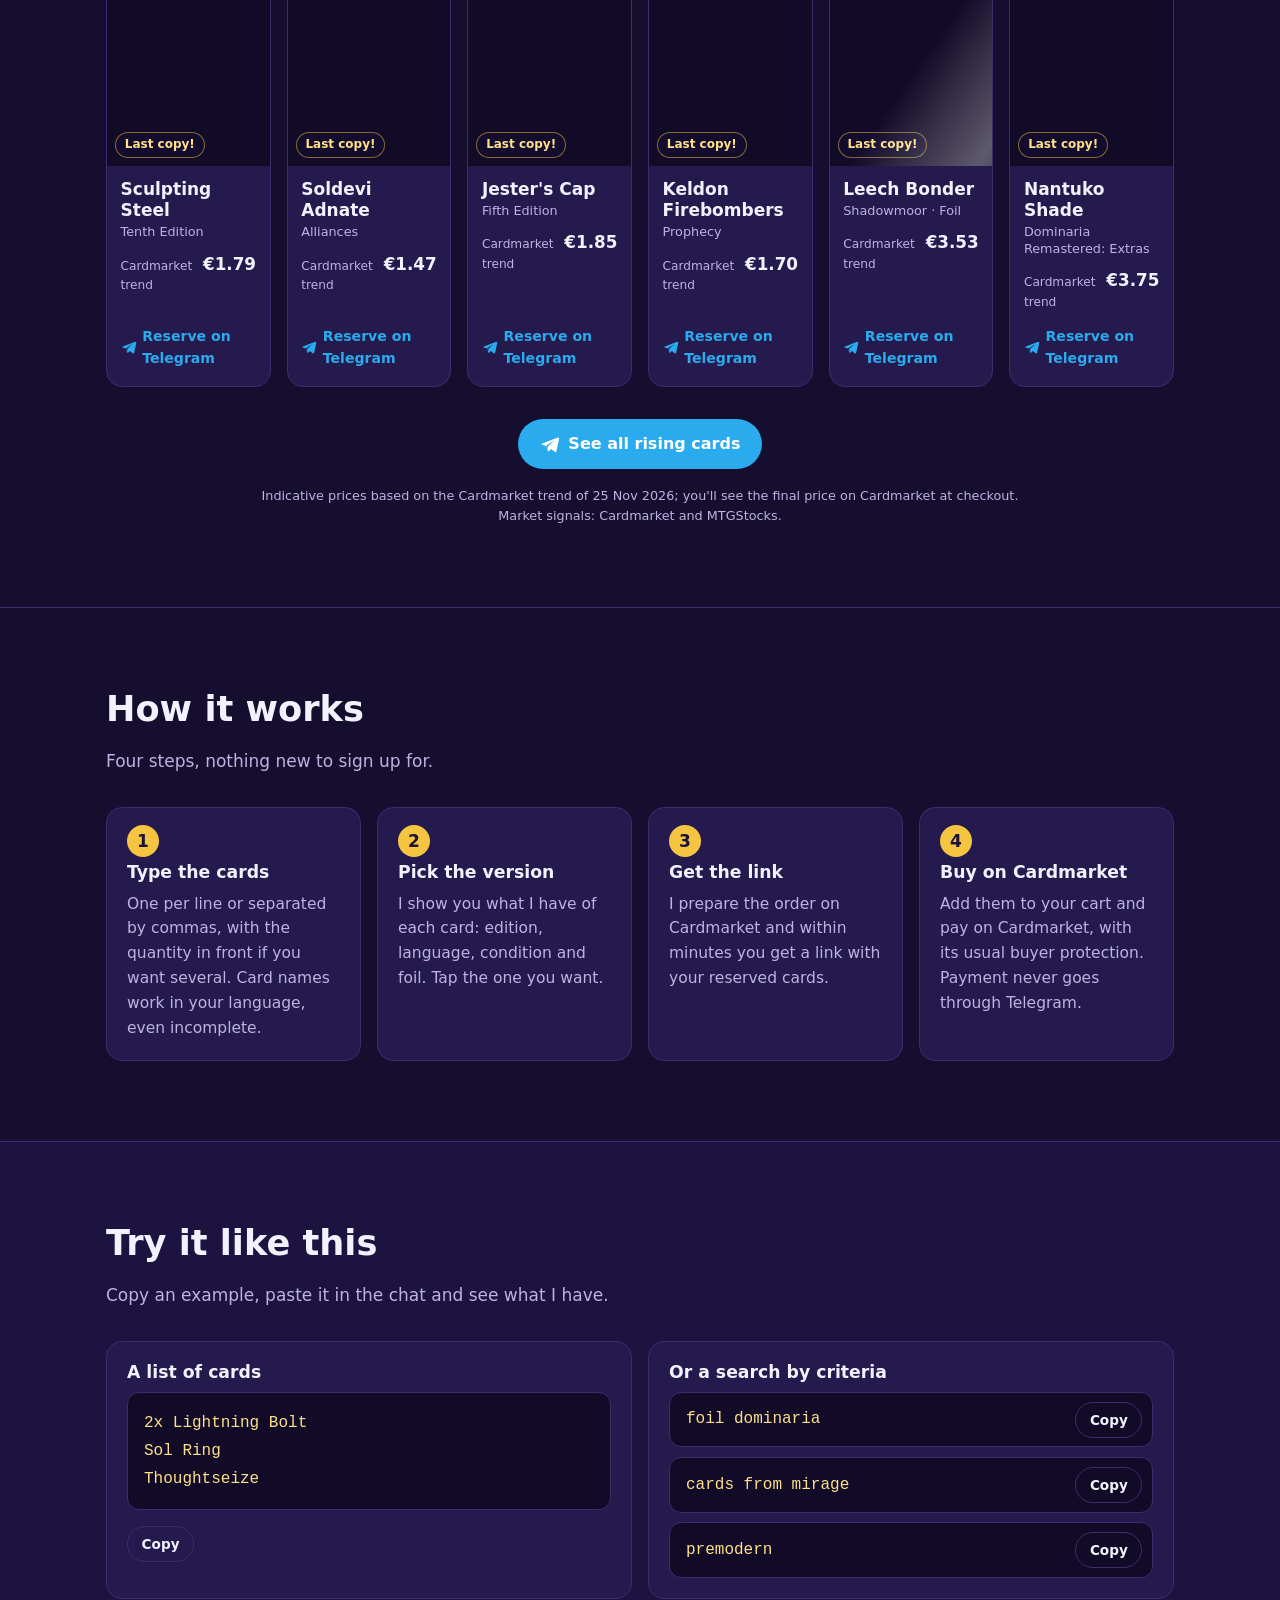
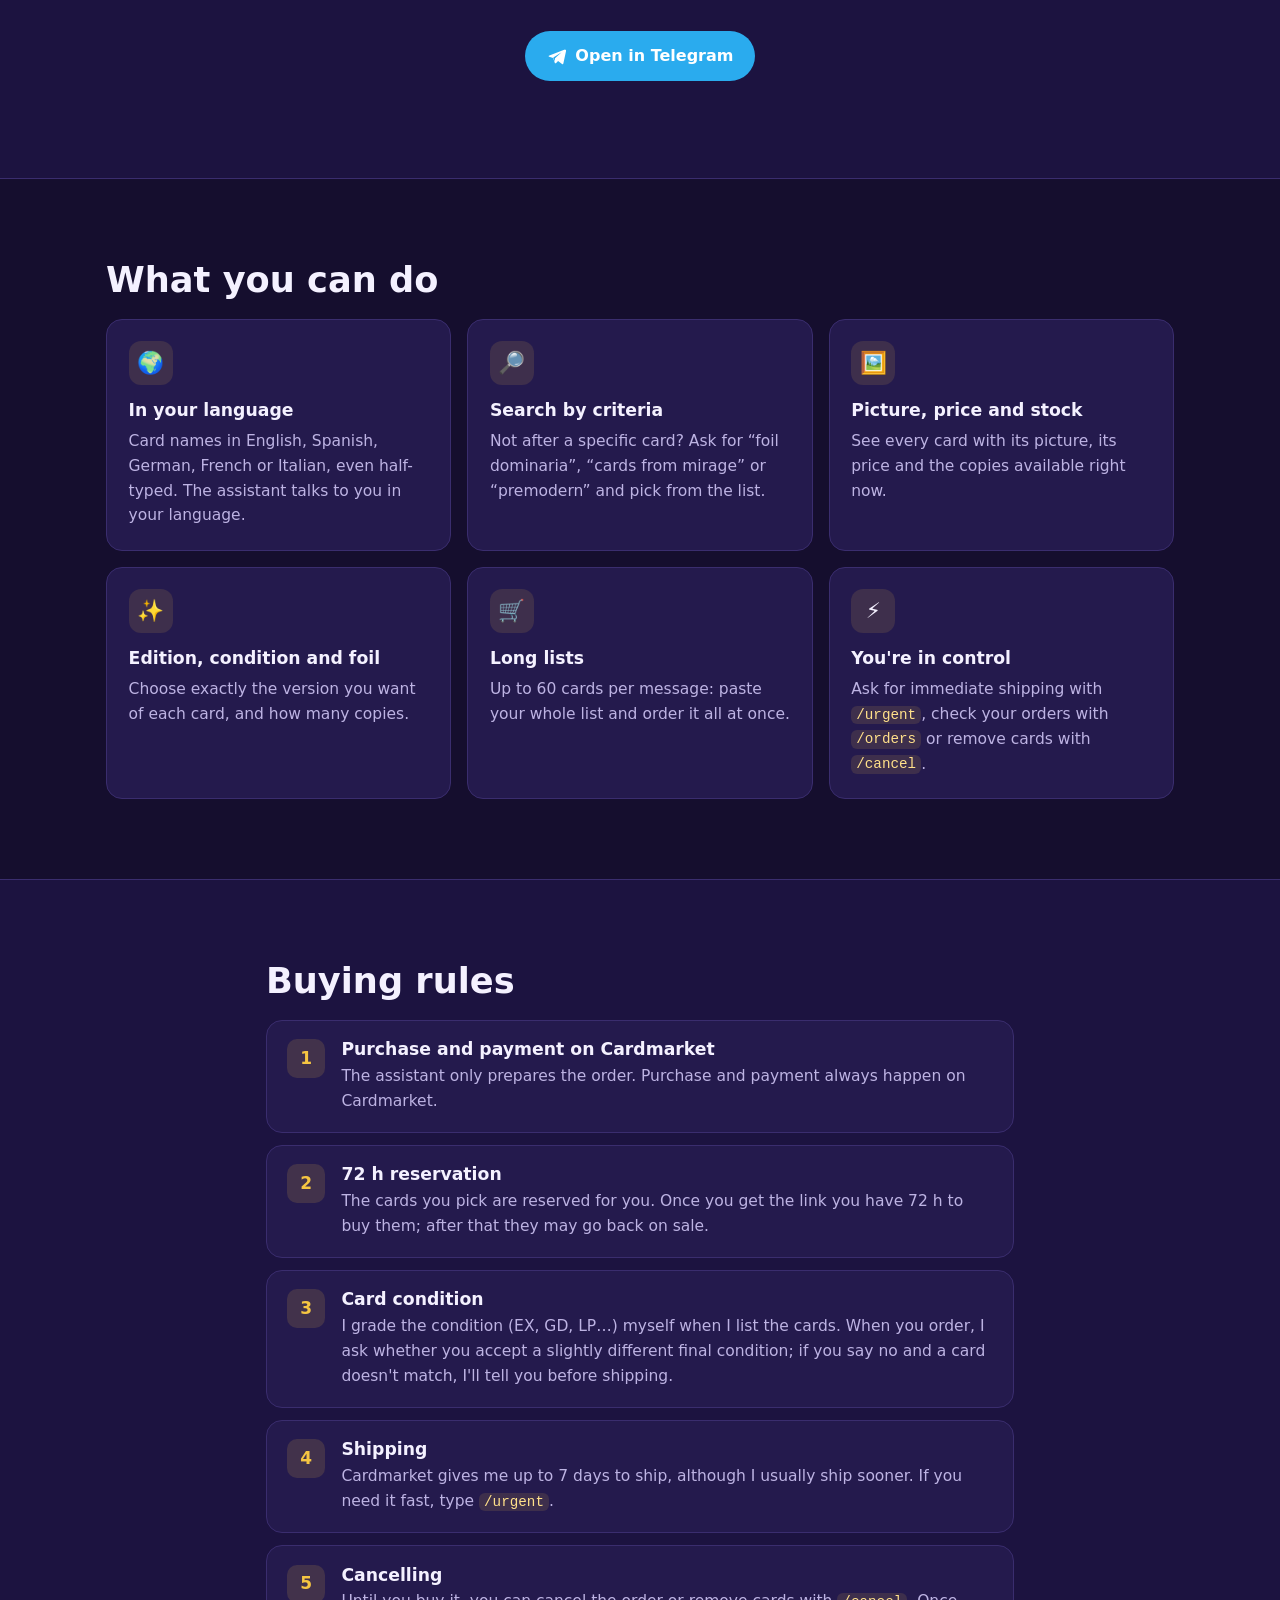
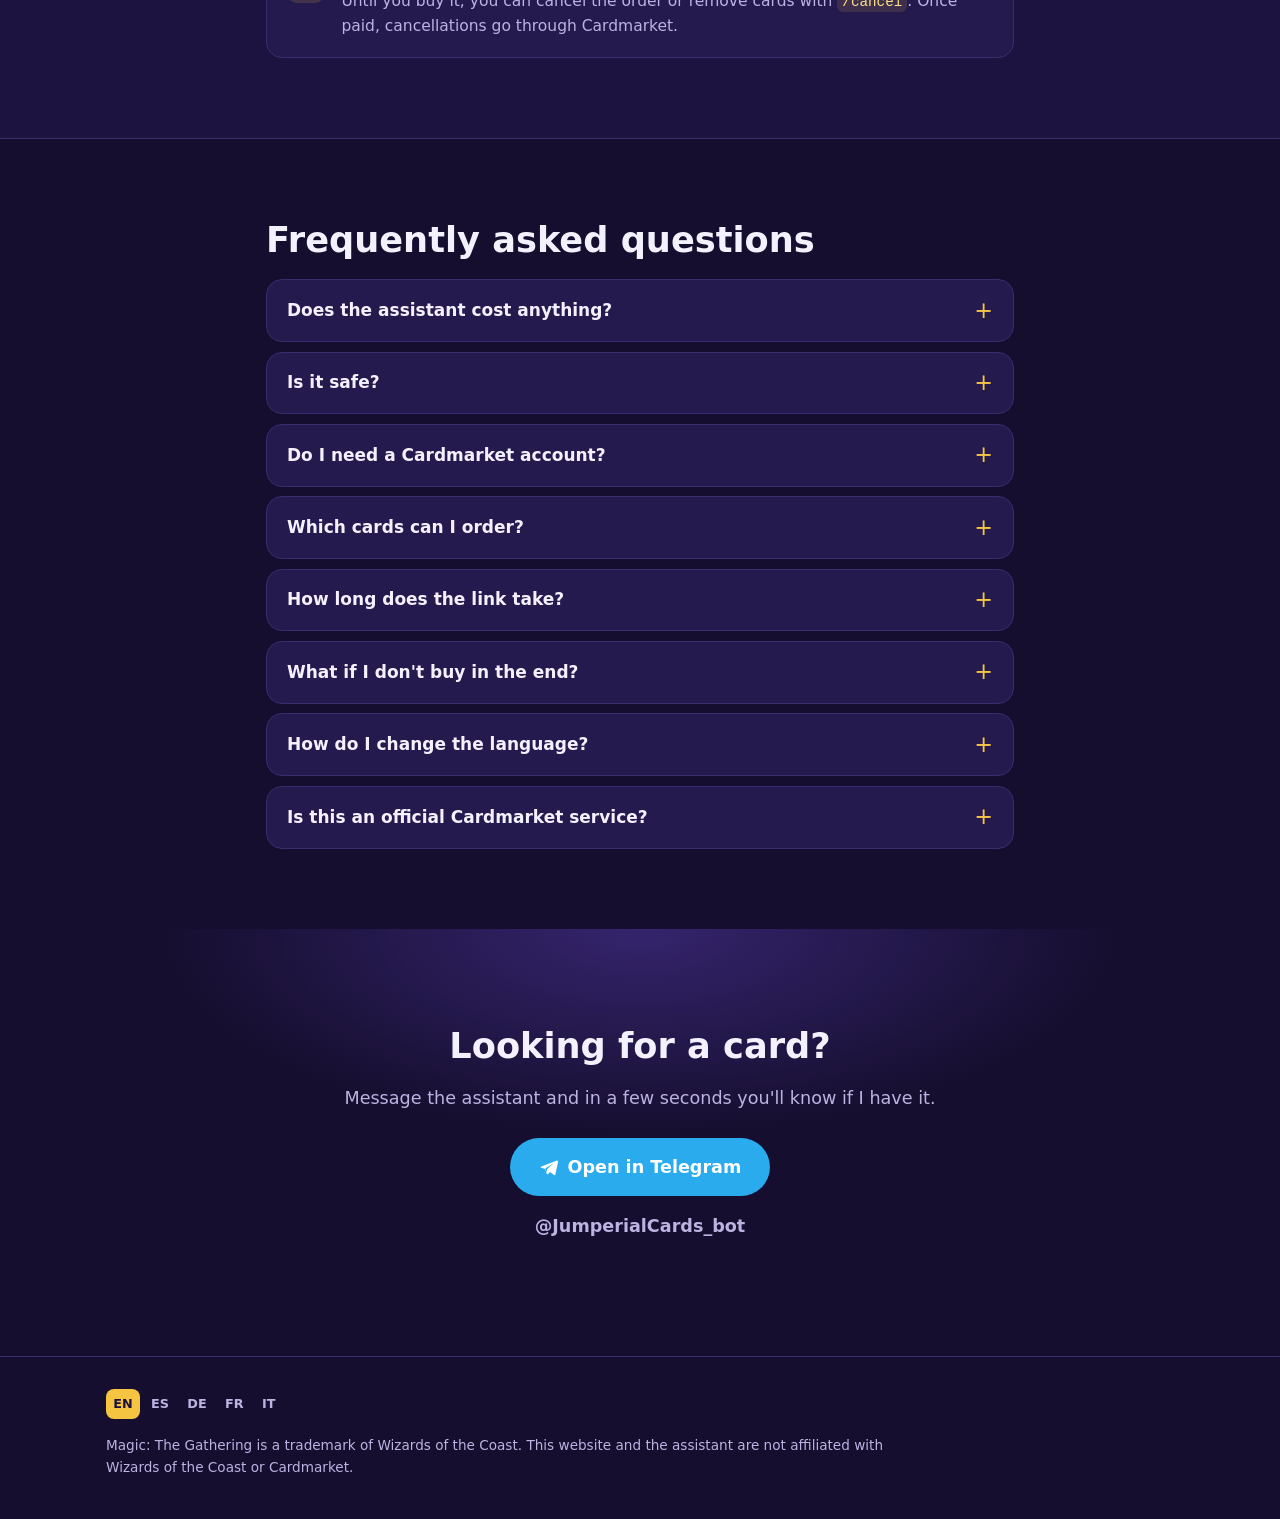
==== commit f5c34129: "Cartas en alza 2026-11-25" ====
--- a/index.html
+++ b/index.html
@@ -73,12 +73,12 @@
 
   <section id="hot" class="section hot">
     <div class="wrap">
-      <p class="eyebrow">🔥 Rising cards · prices of 24 Nov 2026</p>
+      <p class="eyebrow">🔥 Rising cards · prices of 25 Nov 2026</p>
       <h2>Check out some of the cards available!</h2>
       <p class="sub">Use it to reserve your staples now! These cards from my stock are going up in price on Cardmarket.</p>
-      <ul class="hot-strip"><li class="hot-card foil"><a href="https://t.me/JumperialCards_bot?start=c651382f" rel="noopener" aria-label="Reserve on Telegram: Waterfront District (SNC)"><div class="hot-img"><img src="https://cards.scryfall.io/normal/front/f/c/fc312a16-5c10-4fa6-bd72-97407b7e46b7.jpg" alt="Waterfront District (SNC)" width="488" height="680" loading="lazy" decoding="async"><span class="hot-badge" title="Rise against their average price over the last month">▲ +275%</span><span class="hot-last">Last copy!</span></div><div class="hot-info"><strong>Waterfront District</strong><small>Streets of New Capenna · Foil</small><span class="hot-price"><span>Cardmarket trend</span><b>€25.21</b></span><span class="hot-cta"><svg aria-hidden="true" viewBox="0 0 24 24" width="20" height="20"><path fill="currentColor" d="M21.4 4.1 2.9 11.3c-1.3.5-1.2 1.2-.2 1.5l4.7 1.5 1.8 5.6c.2.6.1.9.8.9.5 0 .7-.2 1-.5l2.3-2.2 4.7 3.5c.9.5 1.5.2 1.7-.8l3.1-14.6c.3-1.3-.5-1.9-1.4-1.5ZM9.6 14.6l-.4 4.1-1.6-5 9.9-6.2-7.9 7.1Z"/></svg>Reserve on Telegram</span></div></a></li><li class="hot-card foil"><a href="https://t.me/JumperialCards_bot?start=c16533f" rel="noopener" aria-label="Reserve on Telegram: Island (10E)"><div class="hot-img"><img src="https://cards.scryfall.io/normal/front/8/a/8a5328db-c55a-488d-b085-fcfa7be184ca.jpg" alt="Island (10E)" width="488" height="680" loading="lazy" decoding="async"><span class="hot-badge" title="Rise against their average price over the last month">▲ +142%</span><span class="hot-last">Last copy!</span></div><div class="hot-info"><strong>Island</strong><small>Tenth Edition · Foil</small><span class="hot-price"><span>Cardmarket trend</span><b>€3.48</b></span><span class="hot-cta"><svg aria-hidden="true" viewBox="0 0 24 24" width="20" height="20"><path fill="currentColor" d="M21.4 4.1 2.9 11.3c-1.3.5-1.2 1.2-.2 1.5l4.7 1.5 1.8 5.6c.2.6.1.9.8.9.5 0 .7-.2 1-.5l2.3-2.2 4.7 3.5c.9.5 1.5.2 1.7-.8l3.1-14.6c.3-1.3-.5-1.9-1.4-1.5ZM9.6 14.6l-.4 4.1-1.6-5 9.9-6.2-7.9 7.1Z"/></svg>Reserve on Telegram</span></div></a></li><li class="hot-card"><a href="https://t.me/JumperialCards_bot?start=c250042" rel="noopener" aria-label="Reserve on Telegram: Forest (3ED)"><div class="hot-img"><img src="https://cards.scryfall.io/normal/front/4/d/4d1e4241-42ef-4b51-8f9b-2ab6aca31dbb.jpg" alt="Forest (3ED)" width="488" height="680" loading="lazy" decoding="async"><span class="hot-badge" title="Rise against their average price over the last month">▲ +70%</span></div><div class="hot-info"><strong>Forest</strong><small>WCD 2002: Sim Han How</small><span class="hot-price"><span>Cardmarket trend</span><b>€3.02</b></span><span class="hot-cta"><svg aria-hidden="true" viewBox="0 0 24 24" width="20" height="20"><path fill="currentColor" d="M21.4 4.1 2.9 11.3c-1.3.5-1.2 1.2-.2 1.5l4.7 1.5 1.8 5.6c.2.6.1.9.8.9.5 0 .7-.2 1-.5l2.3-2.2 4.7 3.5c.9.5 1.5.2 1.7-.8l3.1-14.6c.3-1.3-.5-1.9-1.4-1.5ZM9.6 14.6l-.4 4.1-1.6-5 9.9-6.2-7.9 7.1Z"/></svg>Reserve on Telegram</span></div></a></li><li class="hot-card"><a href="https://t.me/JumperialCards_bot?start=c688492" rel="noopener" aria-label="Reserve on Telegram: Pashalik Mons (DMR)"><div class="hot-img"><img src="https://cards.scryfall.io/normal/front/a/6/a62b7671-efde-40b2-9cb1-76339d614d29.jpg" alt="Pashalik Mons (DMR)" width="488" height="680" loading="lazy" decoding="async"><span class="hot-badge" title="Rise against their average price over the last month">▲ +33%</span></div><div class="hot-info"><strong>Pashalik Mons</strong><small>Dominaria Remastered: Extras</small><span class="hot-price"><span>Cardmarket trend</span><b>€4.32</b></span><span class="hot-cta"><svg aria-hidden="true" viewBox="0 0 24 24" width="20" height="20"><path fill="currentColor" d="M21.4 4.1 2.9 11.3c-1.3.5-1.2 1.2-.2 1.5l4.7 1.5 1.8 5.6c.2.6.1.9.8.9.5 0 .7-.2 1-.5l2.3-2.2 4.7 3.5c.9.5 1.5.2 1.7-.8l3.1-14.6c.3-1.3-.5-1.9-1.4-1.5ZM9.6 14.6l-.4 4.1-1.6-5 9.9-6.2-7.9 7.1Z"/></svg>Reserve on Telegram</span></div></a></li><li class="hot-card foil"><a href="https://t.me/JumperialCards_bot?start=c19052f" rel="noopener" aria-label="Reserve on Telegram: Flow of Ideas (SHM)"><div class="hot-img"><img src="https://cards.scryfall.io/normal/front/3/1/3194d88d-6f2c-47ed-ad9c-d55bb1858e79.jpg" alt="Flow of Ideas (SHM)" width="488" height="680" loading="lazy" decoding="async"><span class="hot-badge" title="Rise against their average price over the last month">▲ +49%</span><span class="hot-last">Last copy!</span></div><div class="hot-info"><strong>Flow of Ideas</strong><small>Shadowmoor · Foil</small><span class="hot-price"><span>Cardmarket trend</span><b>€1.52</b></span><span class="hot-cta"><svg aria-hidden="true" viewBox="0 0 24 24" width="20" height="20"><path fill="currentColor" d="M21.4 4.1 2.9 11.3c-1.3.5-1.2 1.2-.2 1.5l4.7 1.5 1.8 5.6c.2.6.1.9.8.9.5 0 .7-.2 1-.5l2.3-2.2 4.7 3.5c.9.5 1.5.2 1.7-.8l3.1-14.6c.3-1.3-.5-1.9-1.4-1.5ZM9.6 14.6l-.4 4.1-1.6-5 9.9-6.2-7.9 7.1Z"/></svg>Reserve on Telegram</span></div></a></li><li class="hot-card"><a href="https://t.me/JumperialCards_bot?start=c14662" rel="noopener" aria-label="Reserve on Telegram: Raging Goblin (BRB)"><div class="hot-img"><img src="https://cards.scryfall.io/normal/front/a/b/ab3bbe29-7cfc-4174-aea2-235a6e230836.jpg" alt="Raging Goblin (BRB)" width="488" height="680" loading="lazy" decoding="async"><span class="hot-badge" title="Rise against their average price over the last month">▲ +49%</span><span class="hot-last">Last copy!</span></div><div class="hot-info"><strong>Raging Goblin</strong><small>Battle Royale</small><span class="hot-price"><span>Cardmarket trend</span><b>€3.18</b></span><span class="hot-cta"><svg aria-hidden="true" viewBox="0 0 24 24" width="20" height="20"><path fill="currentColor" d="M21.4 4.1 2.9 11.3c-1.3.5-1.2 1.2-.2 1.5l4.7 1.5 1.8 5.6c.2.6.1.9.8.9.5 0 .7-.2 1-.5l2.3-2.2 4.7 3.5c.9.5 1.5.2 1.7-.8l3.1-14.6c.3-1.3-.5-1.9-1.4-1.5ZM9.6 14.6l-.4 4.1-1.6-5 9.9-6.2-7.9 7.1Z"/></svg>Reserve on Telegram</span></div></a></li><li class="hot-card"><a href="https://t.me/JumperialCards_bot?start=c2269" rel="noopener" aria-label="Reserve on Telegram: Riftstone Portal (JUD)"><div class="hot-img"><img src="https://cards.scryfall.io/normal/front/9/2/92ece630-e484-4221-911f-e32048894f23.jpg" alt="Riftstone Portal (JUD)" width="488" height="680" loading="lazy" decoding="async"><span class="hot-badge" title="Rise against their average price over the last month">▲ +32%</span></div><div class="hot-info"><strong>Riftstone Portal</strong><small>Judgment</small><span class="hot-price"><span>Cardmarket trend</span><b>€1.50</b></span><span class="hot-cta"><svg aria-hidden="true" viewBox="0 0 24 24" width="20" height="20"><path fill="currentColor" d="M21.4 4.1 2.9 11.3c-1.3.5-1.2 1.2-.2 1.5l4.7 1.5 1.8 5.6c.2.6.1.9.8.9.5 0 .7-.2 1-.5l2.3-2.2 4.7 3.5c.9.5 1.5.2 1.7-.8l3.1-14.6c.3-1.3-.5-1.9-1.4-1.5ZM9.6 14.6l-.4 4.1-1.6-5 9.9-6.2-7.9 7.1Z"/></svg>Reserve on Telegram</span></div></a></li><li class="hot-card"><a href="https://t.me/JumperialCards_bot?start=c16506" rel="noopener" aria-label="Reserve on Telegram: Sculpting Steel (10E)"><div class="hot-img"><img src="https://cards.scryfall.io/normal/front/4/1/41368983-14f8-4efa-bb60-b0a7ceb3d021.jpg" alt="Sculpting Steel (10E)" width="488" height="680" loading="lazy" decoding="async"><span class="hot-badge" title="Rise against their average price over the last month">▲ +42%</span><span class="hot-last">Last copy!</span></div><div class="hot-info"><strong>Sculpting Steel</strong><small>Tenth Edition</small><span class="hot-price"><span>Cardmarket trend</span><b>€1.79</b></span><span class="hot-cta"><svg aria-hidden="true" viewBox="0 0 24 24" width="20" height="20"><path fill="currentColor" d="M21.4 4.1 2.9 11.3c-1.3.5-1.2 1.2-.2 1.5l4.7 1.5 1.8 5.6c.2.6.1.9.8.9.5 0 .7-.2 1-.5l2.3-2.2 4.7 3.5c.9.5 1.5.2 1.7-.8l3.1-14.6c.3-1.3-.5-1.9-1.4-1.5ZM9.6 14.6l-.4 4.1-1.6-5 9.9-6.2-7.9 7.1Z"/></svg>Reserve on Telegram</span></div></a></li><li class="hot-card"><a href="https://t.me/JumperialCards_bot?start=c7877" rel="noopener" aria-label="Reserve on Telegram: Soldevi Adnate (ALL)"><div class="hot-img"><img src="https://cards.scryfall.io/normal/front/8/b/8b2651b0-1ab2-4d7e-834f-7505797da474.jpg" alt="Soldevi Adnate (ALL)" width="488" height="680" loading="lazy" decoding="async"><span class="hot-badge" title="Rise against their average price over the last month">▲ +32%</span><span class="hot-last">Last copy!</span></div><div class="hot-info"><strong>Soldevi Adnate</strong><small>Alliances</small><span class="hot-price"><span>Cardmarket trend</span><b>€1.47</b></span><span class="hot-cta"><svg aria-hidden="true" viewBox="0 0 24 24" width="20" height="20"><path fill="currentColor" d="M21.4 4.1 2.9 11.3c-1.3.5-1.2 1.2-.2 1.5l4.7 1.5 1.8 5.6c.2.6.1.9.8.9.5 0 .7-.2 1-.5l2.3-2.2 4.7 3.5c.9.5 1.5.2 1.7-.8l3.1-14.6c.3-1.3-.5-1.9-1.4-1.5ZM9.6 14.6l-.4 4.1-1.6-5 9.9-6.2-7.9 7.1Z"/></svg>Reserve on Telegram</span></div></a></li><li class="hot-card foil"><a href="https://t.me/JumperialCards_bot?start=c710575f" rel="noopener" aria-label="Reserve on Telegram: Feast of the Victorious Dead (MAT)"><div class="hot-img"><img src="https://cards.scryfall.io/normal/front/2/a/2ac806b3-17d2-4671-b4ca-0a8b85482bdc.jpg" alt="Feast of the Victorious Dead (MAT)" width="488" height="680" loading="lazy" decoding="async"><span class="hot-badge" title="Rise against their average price over the last month">▲ +31%</span><span class="hot-last">Last copy!</span></div><div class="hot-info"><strong>Feast of the Victorious Dead</strong><small>March of the Machine: The Aftermath: Extras · Foil</small><span class="hot-price"><span>Cardmarket trend</span><b>€1.39</b></span><span class="hot-cta"><svg aria-hidden="true" viewBox="0 0 24 24" width="20" height="20"><path fill="currentColor" d="M21.4 4.1 2.9 11.3c-1.3.5-1.2 1.2-.2 1.5l4.7 1.5 1.8 5.6c.2.6.1.9.8.9.5 0 .7-.2 1-.5l2.3-2.2 4.7 3.5c.9.5 1.5.2 1.7-.8l3.1-14.6c.3-1.3-.5-1.9-1.4-1.5ZM9.6 14.6l-.4 4.1-1.6-5 9.9-6.2-7.9 7.1Z"/></svg>Reserve on Telegram</span></div></a></li><li class="hot-card"><a href="https://t.me/JumperialCards_bot?start=c3988" rel="noopener" aria-label="Reserve on Telegram: Keldon Firebombers (PCY)"><div class="hot-img"><img src="https://cards.scryfall.io/normal/front/d/3/d3fc78b5-c259-4c67-810c-99655e72c2da.jpg" alt="Keldon Firebombers (PCY)" width="488" height="680" loading="lazy" decoding="async"><span class="hot-badge" title="Rise against their average price over the last month">▲ +22%</span><span class="hot-last">Last copy!</span></div><div class="hot-info"><strong>Keldon Firebombers</strong><small>Prophecy</small><span class="hot-price"><span>Cardmarket trend</span><b>€1.71</b></span><span class="hot-cta"><svg aria-hidden="true" viewBox="0 0 24 24" width="20" height="20"><path fill="currentColor" d="M21.4 4.1 2.9 11.3c-1.3.5-1.2 1.2-.2 1.5l4.7 1.5 1.8 5.6c.2.6.1.9.8.9.5 0 .7-.2 1-.5l2.3-2.2 4.7 3.5c.9.5 1.5.2 1.7-.8l3.1-14.6c.3-1.3-.5-1.9-1.4-1.5ZM9.6 14.6l-.4 4.1-1.6-5 9.9-6.2-7.9 7.1Z"/></svg>Reserve on Telegram</span></div></a></li><li class="hot-card"><a href="https://t.me/JumperialCards_bot?start=c13987" rel="noopener" aria-label="Reserve on Telegram: Spirit Loop (TSP)"><div class="hot-img"><img src="https://cards.scryfall.io/normal/front/3/1/31ffb2e6-b1bc-41c5-9e52-294c060b1d45.jpg" alt="Spirit Loop (TSP)" width="488" height="680" loading="lazy" decoding="async"><span class="hot-badge" title="Rise against their average price over the last month">▲ +23%</span></div><div class="hot-info"><strong>Spirit Loop</strong><small>Time Spiral</small><span class="hot-price"><span>Cardmarket trend</span><b>€3.02</b></span><span class="hot-cta"><svg aria-hidden="true" viewBox="0 0 24 24" width="20" height="20"><path fill="currentColor" d="M21.4 4.1 2.9 11.3c-1.3.5-1.2 1.2-.2 1.5l4.7 1.5 1.8 5.6c.2.6.1.9.8.9.5 0 .7-.2 1-.5l2.3-2.2 4.7 3.5c.9.5 1.5.2 1.7-.8l3.1-14.6c.3-1.3-.5-1.9-1.4-1.5ZM9.6 14.6l-.4 4.1-1.6-5 9.9-6.2-7.9 7.1Z"/></svg>Reserve on Telegram</span></div></a></li></ul>
+      <ul class="hot-strip"><li class="hot-card foil"><a href="https://t.me/JumperialCards_bot?start=c651382f" rel="noopener" aria-label="Reserve on Telegram: Waterfront District (SNC)"><div class="hot-img"><img src="https://cards.scryfall.io/normal/front/f/c/fc312a16-5c10-4fa6-bd72-97407b7e46b7.jpg" alt="Waterfront District (SNC)" width="488" height="680" loading="lazy" decoding="async"><span class="hot-badge" title="Rise against their average price over the last month">▲ +275%</span><span class="hot-last">Last copy!</span></div><div class="hot-info"><strong>Waterfront District</strong><small>Streets of New Capenna · Foil</small><span class="hot-price"><span>Cardmarket trend</span><b>€25.21</b></span><span class="hot-cta"><svg aria-hidden="true" viewBox="0 0 24 24" width="20" height="20"><path fill="currentColor" d="M21.4 4.1 2.9 11.3c-1.3.5-1.2 1.2-.2 1.5l4.7 1.5 1.8 5.6c.2.6.1.9.8.9.5 0 .7-.2 1-.5l2.3-2.2 4.7 3.5c.9.5 1.5.2 1.7-.8l3.1-14.6c.3-1.3-.5-1.9-1.4-1.5ZM9.6 14.6l-.4 4.1-1.6-5 9.9-6.2-7.9 7.1Z"/></svg>Reserve on Telegram</span></div></a></li><li class="hot-card foil"><a href="https://t.me/JumperialCards_bot?start=c16533f" rel="noopener" aria-label="Reserve on Telegram: Island (10E)"><div class="hot-img"><img src="https://cards.scryfall.io/normal/front/8/a/8a5328db-c55a-488d-b085-fcfa7be184ca.jpg" alt="Island (10E)" width="488" height="680" loading="lazy" decoding="async"><span class="hot-badge" title="Rise against their average price over the last month">▲ +133%</span><span class="hot-last">Last copy!</span></div><div class="hot-info"><strong>Island</strong><small>Tenth Edition · Foil</small><span class="hot-price"><span>Cardmarket trend</span><b>€3.33</b></span><span class="hot-cta"><svg aria-hidden="true" viewBox="0 0 24 24" width="20" height="20"><path fill="currentColor" d="M21.4 4.1 2.9 11.3c-1.3.5-1.2 1.2-.2 1.5l4.7 1.5 1.8 5.6c.2.6.1.9.8.9.5 0 .7-.2 1-.5l2.3-2.2 4.7 3.5c.9.5 1.5.2 1.7-.8l3.1-14.6c.3-1.3-.5-1.9-1.4-1.5ZM9.6 14.6l-.4 4.1-1.6-5 9.9-6.2-7.9 7.1Z"/></svg>Reserve on Telegram</span></div></a></li><li class="hot-card"><a href="https://t.me/JumperialCards_bot?start=c9375" rel="noopener" aria-label="Reserve on Telegram: Bad Moon (5ED)"><div class="hot-img"><img src="https://cards.scryfall.io/normal/front/6/b/6bb6d665-42f5-4f44-8797-16c0351ab3c0.jpg" alt="Bad Moon (5ED)" width="488" height="680" loading="lazy" decoding="async"><span class="hot-badge" title="Rise against their average price over the last month">▲ +84%</span><span class="hot-last">Last copy!</span></div><div class="hot-info"><strong>Bad Moon</strong><small>Fifth Edition</small><span class="hot-price"><span>Cardmarket trend</span><b>€4.39</b></span><span class="hot-cta"><svg aria-hidden="true" viewBox="0 0 24 24" width="20" height="20"><path fill="currentColor" d="M21.4 4.1 2.9 11.3c-1.3.5-1.2 1.2-.2 1.5l4.7 1.5 1.8 5.6c.2.6.1.9.8.9.5 0 .7-.2 1-.5l2.3-2.2 4.7 3.5c.9.5 1.5.2 1.7-.8l3.1-14.6c.3-1.3-.5-1.9-1.4-1.5ZM9.6 14.6l-.4 4.1-1.6-5 9.9-6.2-7.9 7.1Z"/></svg>Reserve on Telegram</span></div></a></li><li class="hot-card"><a href="https://t.me/JumperialCards_bot?start=c250042" rel="noopener" aria-label="Reserve on Telegram: Forest (3ED)"><div class="hot-img"><img src="https://cards.scryfall.io/normal/front/4/d/4d1e4241-42ef-4b51-8f9b-2ab6aca31dbb.jpg" alt="Forest (3ED)" width="488" height="680" loading="lazy" decoding="async"><span class="hot-badge" title="Rise against their average price over the last month">▲ +70%</span></div><div class="hot-info"><strong>Forest</strong><small>WCD 2002: Sim Han How</small><span class="hot-price"><span>Cardmarket trend</span><b>€3.02</b></span><span class="hot-cta"><svg aria-hidden="true" viewBox="0 0 24 24" width="20" height="20"><path fill="currentColor" d="M21.4 4.1 2.9 11.3c-1.3.5-1.2 1.2-.2 1.5l4.7 1.5 1.8 5.6c.2.6.1.9.8.9.5 0 .7-.2 1-.5l2.3-2.2 4.7 3.5c.9.5 1.5.2 1.7-.8l3.1-14.6c.3-1.3-.5-1.9-1.4-1.5ZM9.6 14.6l-.4 4.1-1.6-5 9.9-6.2-7.9 7.1Z"/></svg>Reserve on Telegram</span></div></a></li><li class="hot-card"><a href="https://t.me/JumperialCards_bot?start=c688492" rel="noopener" aria-label="Reserve on Telegram: Pashalik Mons (DMR)"><div class="hot-img"><img src="https://cards.scryfall.io/normal/front/a/6/a62b7671-efde-40b2-9cb1-76339d614d29.jpg" alt="Pashalik Mons (DMR)" width="488" height="680" loading="lazy" decoding="async"><span class="hot-badge" title="Rise against their average price over the last month">▲ +33%</span></div><div class="hot-info"><strong>Pashalik Mons</strong><small>Dominaria Remastered: Extras</small><span class="hot-price"><span>Cardmarket trend</span><b>€4.32</b></span><span class="hot-cta"><svg aria-hidden="true" viewBox="0 0 24 24" width="20" height="20"><path fill="currentColor" d="M21.4 4.1 2.9 11.3c-1.3.5-1.2 1.2-.2 1.5l4.7 1.5 1.8 5.6c.2.6.1.9.8.9.5 0 .7-.2 1-.5l2.3-2.2 4.7 3.5c.9.5 1.5.2 1.7-.8l3.1-14.6c.3-1.3-.5-1.9-1.4-1.5ZM9.6 14.6l-.4 4.1-1.6-5 9.9-6.2-7.9 7.1Z"/></svg>Reserve on Telegram</span></div></a></li><li class="hot-card"><a href="https://t.me/JumperialCards_bot?start=c14662" rel="noopener" aria-label="Reserve on Telegram: Raging Goblin (BRB)"><div class="hot-img"><img src="https://cards.scryfall.io/normal/front/a/b/ab3bbe29-7cfc-4174-aea2-235a6e230836.jpg" alt="Raging Goblin (BRB)" width="488" height="680" loading="lazy" decoding="async"><span class="hot-badge" title="Rise against their average price over the last month">▲ +49%</span><span class="hot-last">Last copy!</span></div><div class="hot-info"><strong>Raging Goblin</strong><small>Battle Royale</small><span class="hot-price"><span>Cardmarket trend</span><b>€3.18</b></span><span class="hot-cta"><svg aria-hidden="true" viewBox="0 0 24 24" width="20" height="20"><path fill="currentColor" d="M21.4 4.1 2.9 11.3c-1.3.5-1.2 1.2-.2 1.5l4.7 1.5 1.8 5.6c.2.6.1.9.8.9.5 0 .7-.2 1-.5l2.3-2.2 4.7 3.5c.9.5 1.5.2 1.7-.8l3.1-14.6c.3-1.3-.5-1.9-1.4-1.5ZM9.6 14.6l-.4 4.1-1.6-5 9.9-6.2-7.9 7.1Z"/></svg>Reserve on Telegram</span></div></a></li><li class="hot-card"><a href="https://t.me/JumperialCards_bot?start=c16506" rel="noopener" aria-label="Reserve on Telegram: Sculpting Steel (10E)"><div class="hot-img"><img src="https://cards.scryfall.io/normal/front/4/1/41368983-14f8-4efa-bb60-b0a7ceb3d021.jpg" alt="Sculpting Steel (10E)" width="488" height="680" loading="lazy" decoding="async"><span class="hot-badge" title="Rise against their average price over the last month">▲ +42%</span><span class="hot-last">Last copy!</span></div><div class="hot-info"><strong>Sculpting Steel</strong><small>Tenth Edition</small><span class="hot-price"><span>Cardmarket trend</span><b>€1.79</b></span><span class="hot-cta"><svg aria-hidden="true" viewBox="0 0 24 24" width="20" height="20"><path fill="currentColor" d="M21.4 4.1 2.9 11.3c-1.3.5-1.2 1.2-.2 1.5l4.7 1.5 1.8 5.6c.2.6.1.9.8.9.5 0 .7-.2 1-.5l2.3-2.2 4.7 3.5c.9.5 1.5.2 1.7-.8l3.1-14.6c.3-1.3-.5-1.9-1.4-1.5ZM9.6 14.6l-.4 4.1-1.6-5 9.9-6.2-7.9 7.1Z"/></svg>Reserve on Telegram</span></div></a></li><li class="hot-card"><a href="https://t.me/JumperialCards_bot?start=c7877" rel="noopener" aria-label="Reserve on Telegram: Soldevi Adnate (ALL)"><div class="hot-img"><img src="https://cards.scryfall.io/normal/front/8/b/8b2651b0-1ab2-4d7e-834f-7505797da474.jpg" alt="Soldevi Adnate (ALL)" width="488" height="680" loading="lazy" decoding="async"><span class="hot-badge" title="Rise against their average price over the last month">▲ +31%</span><span class="hot-last">Last copy!</span></div><div class="hot-info"><strong>Soldevi Adnate</strong><small>Alliances</small><span class="hot-price"><span>Cardmarket trend</span><b>€1.47</b></span><span class="hot-cta"><svg aria-hidden="true" viewBox="0 0 24 24" width="20" height="20"><path fill="currentColor" d="M21.4 4.1 2.9 11.3c-1.3.5-1.2 1.2-.2 1.5l4.7 1.5 1.8 5.6c.2.6.1.9.8.9.5 0 .7-.2 1-.5l2.3-2.2 4.7 3.5c.9.5 1.5.2 1.7-.8l3.1-14.6c.3-1.3-.5-1.9-1.4-1.5ZM9.6 14.6l-.4 4.1-1.6-5 9.9-6.2-7.9 7.1Z"/></svg>Reserve on Telegram</span></div></a></li><li class="hot-card"><a href="https://t.me/JumperialCards_bot?start=c9757" rel="noopener" aria-label="Reserve on Telegram: Jester&#x27;s Cap (5ED)"><div class="hot-img"><img src="https://cards.scryfall.io/normal/front/e/1/e10f2619-e723-4402-ae4e-79d762004477.jpg" alt="Jester&#x27;s Cap (5ED)" width="488" height="680" loading="lazy" decoding="async"><span class="hot-badge" title="Rise against their average price over the last month">▲ +26%</span><span class="hot-last">Last copy!</span></div><div class="hot-info"><strong>Jester&#x27;s Cap</strong><small>Fifth Edition</small><span class="hot-price"><span>Cardmarket trend</span><b>€1.85</b></span><span class="hot-cta"><svg aria-hidden="true" viewBox="0 0 24 24" width="20" height="20"><path fill="currentColor" d="M21.4 4.1 2.9 11.3c-1.3.5-1.2 1.2-.2 1.5l4.7 1.5 1.8 5.6c.2.6.1.9.8.9.5 0 .7-.2 1-.5l2.3-2.2 4.7 3.5c.9.5 1.5.2 1.7-.8l3.1-14.6c.3-1.3-.5-1.9-1.4-1.5ZM9.6 14.6l-.4 4.1-1.6-5 9.9-6.2-7.9 7.1Z"/></svg>Reserve on Telegram</span></div></a></li><li class="hot-card"><a href="https://t.me/JumperialCards_bot?start=c3988" rel="noopener" aria-label="Reserve on Telegram: Keldon Firebombers (PCY)"><div class="hot-img"><img src="https://cards.scryfall.io/normal/front/d/3/d3fc78b5-c259-4c67-810c-99655e72c2da.jpg" alt="Keldon Firebombers (PCY)" width="488" height="680" loading="lazy" decoding="async"><span class="hot-badge" title="Rise against their average price over the last month">▲ +21%</span><span class="hot-last">Last copy!</span></div><div class="hot-info"><strong>Keldon Firebombers</strong><small>Prophecy</small><span class="hot-price"><span>Cardmarket trend</span><b>€1.70</b></span><span class="hot-cta"><svg aria-hidden="true" viewBox="0 0 24 24" width="20" height="20"><path fill="currentColor" d="M21.4 4.1 2.9 11.3c-1.3.5-1.2 1.2-.2 1.5l4.7 1.5 1.8 5.6c.2.6.1.9.8.9.5 0 .7-.2 1-.5l2.3-2.2 4.7 3.5c.9.5 1.5.2 1.7-.8l3.1-14.6c.3-1.3-.5-1.9-1.4-1.5ZM9.6 14.6l-.4 4.1-1.6-5 9.9-6.2-7.9 7.1Z"/></svg>Reserve on Telegram</span></div></a></li><li class="hot-card foil"><a href="https://t.me/JumperialCards_bot?start=c19057f" rel="noopener" aria-label="Reserve on Telegram: Leech Bonder (SHM)"><div class="hot-img"><img src="https://cards.scryfall.io/normal/front/a/8/a86562c6-91bd-4866-a2a9-0062ffdf07ce.jpg" alt="Leech Bonder (SHM)" width="488" height="680" loading="lazy" decoding="async"><span class="hot-badge" title="Rise against their average price over the last month">▲ +19%</span><span class="hot-last">Last copy!</span></div><div class="hot-info"><strong>Leech Bonder</strong><small>Shadowmoor · Foil</small><span class="hot-price"><span>Cardmarket trend</span><b>€3.53</b></span><span class="hot-cta"><svg aria-hidden="true" viewBox="0 0 24 24" width="20" height="20"><path fill="currentColor" d="M21.4 4.1 2.9 11.3c-1.3.5-1.2 1.2-.2 1.5l4.7 1.5 1.8 5.6c.2.6.1.9.8.9.5 0 .7-.2 1-.5l2.3-2.2 4.7 3.5c.9.5 1.5.2 1.7-.8l3.1-14.6c.3-1.3-.5-1.9-1.4-1.5ZM9.6 14.6l-.4 4.1-1.6-5 9.9-6.2-7.9 7.1Z"/></svg>Reserve on Telegram</span></div></a></li><li class="hot-card"><a href="https://t.me/JumperialCards_bot?start=c688848" rel="noopener" aria-label="Reserve on Telegram: Nantuko Shade (DMR)"><div class="hot-img"><img src="https://cards.scryfall.io/normal/front/a/4/a48375e7-46b6-45a7-9d19-f7b7de85fe55.jpg" alt="Nantuko Shade (DMR)" width="488" height="680" loading="lazy" decoding="async"><span class="hot-badge" title="Rise against their average price over the last month">▲ +34%</span><span class="hot-last">Last copy!</span></div><div class="hot-info"><strong>Nantuko Shade</strong><small>Dominaria Remastered: Extras</small><span class="hot-price"><span>Cardmarket trend</span><b>€3.75</b></span><span class="hot-cta"><svg aria-hidden="true" viewBox="0 0 24 24" width="20" height="20"><path fill="currentColor" d="M21.4 4.1 2.9 11.3c-1.3.5-1.2 1.2-.2 1.5l4.7 1.5 1.8 5.6c.2.6.1.9.8.9.5 0 .7-.2 1-.5l2.3-2.2 4.7 3.5c.9.5 1.5.2 1.7-.8l3.1-14.6c.3-1.3-.5-1.9-1.4-1.5ZM9.6 14.6l-.4 4.1-1.6-5 9.9-6.2-7.9 7.1Z"/></svg>Reserve on Telegram</span></div></a></li></ul>
       <p class="center"><a class="btn btn-tg" href="https://t.me/JumperialCards_bot?start=trending" rel="noopener"><svg aria-hidden="true" viewBox="0 0 24 24" width="20" height="20"><path fill="currentColor" d="M21.4 4.1 2.9 11.3c-1.3.5-1.2 1.2-.2 1.5l4.7 1.5 1.8 5.6c.2.6.1.9.8.9.5 0 .7-.2 1-.5l2.3-2.2 4.7 3.5c.9.5 1.5.2 1.7-.8l3.1-14.6c.3-1.3-.5-1.9-1.4-1.5ZM9.6 14.6l-.4 4.1-1.6-5 9.9-6.2-7.9 7.1Z"/></svg>See all rising cards</a></p>
-      <p class="hot-note">Indicative prices based on the Cardmarket trend of 24 Nov 2026; you&#x27;ll see the final price on Cardmarket at checkout. Market signals: Cardmarket and MTGStocks.</p>
+      <p class="hot-note">Indicative prices based on the Cardmarket trend of 25 Nov 2026; you&#x27;ll see the final price on Cardmarket at checkout. Market signals: Cardmarket and MTGStocks.</p>
     </div>
   </section>
 
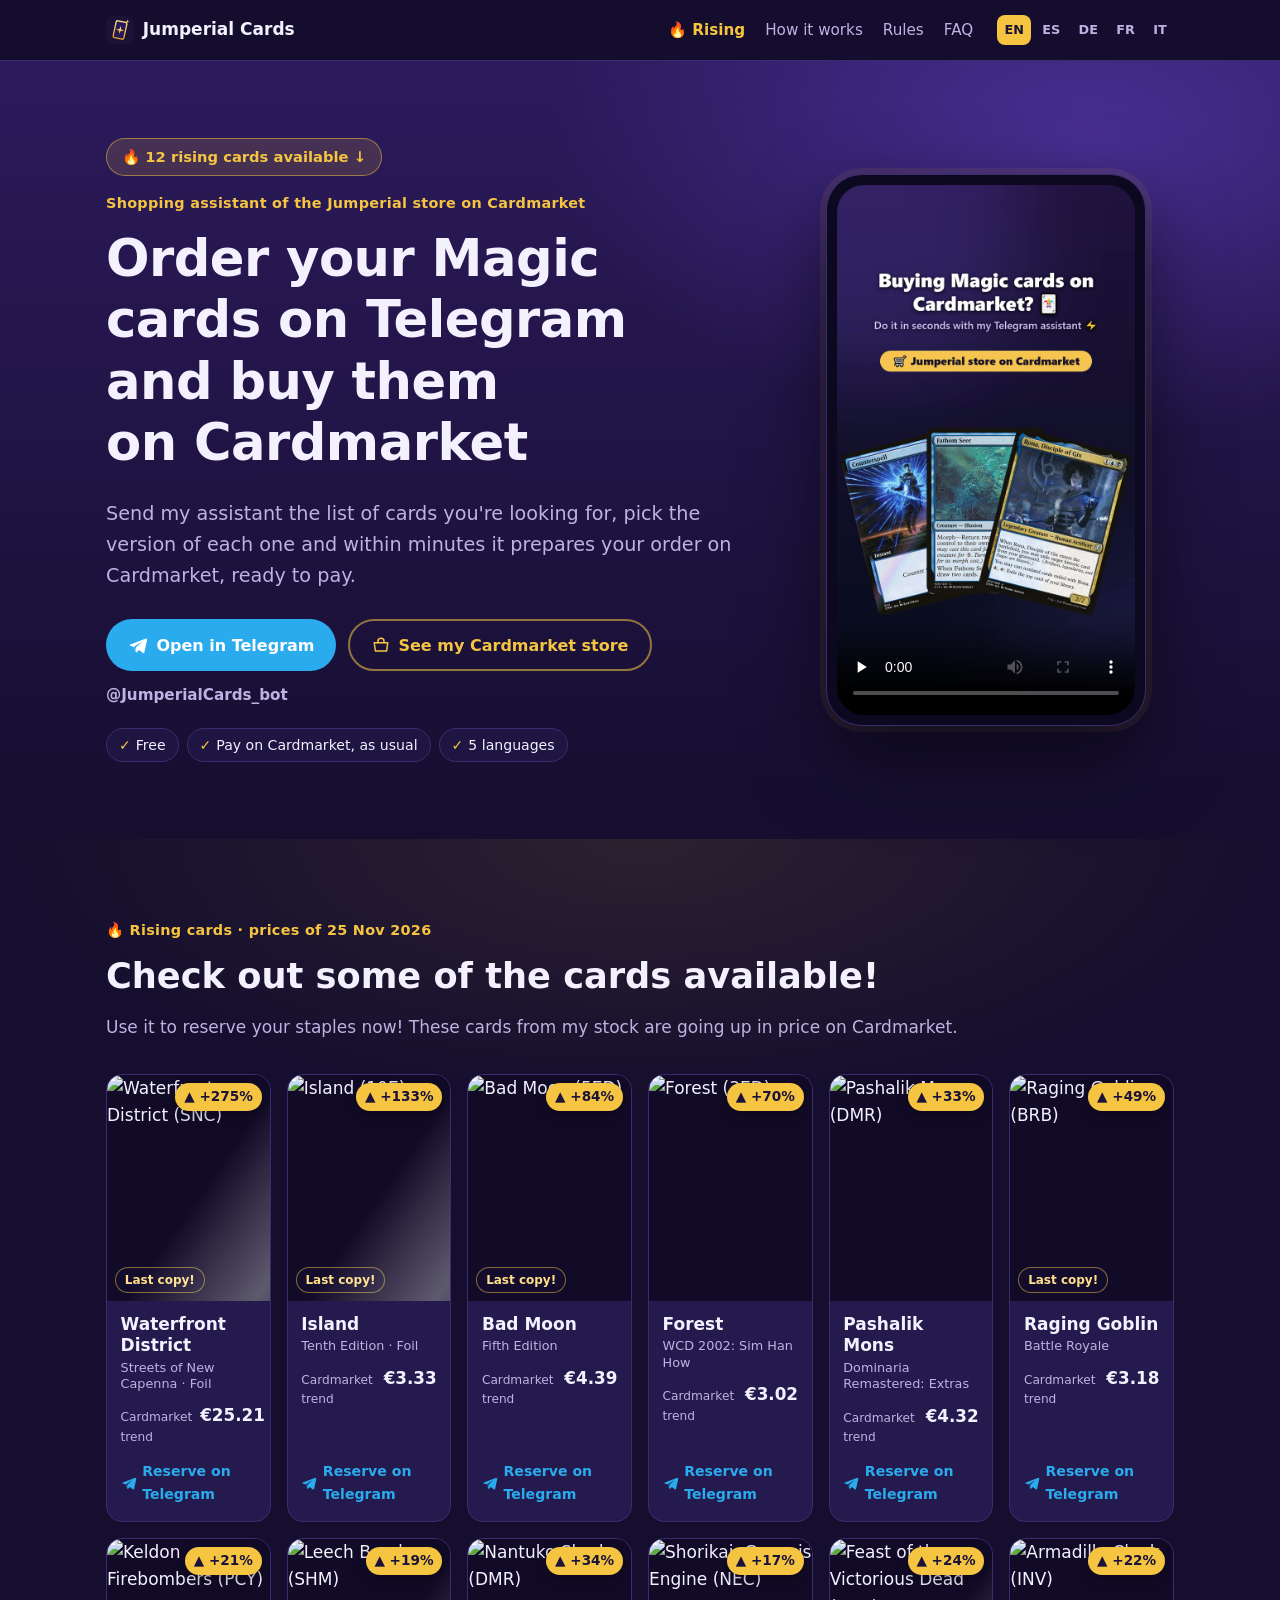
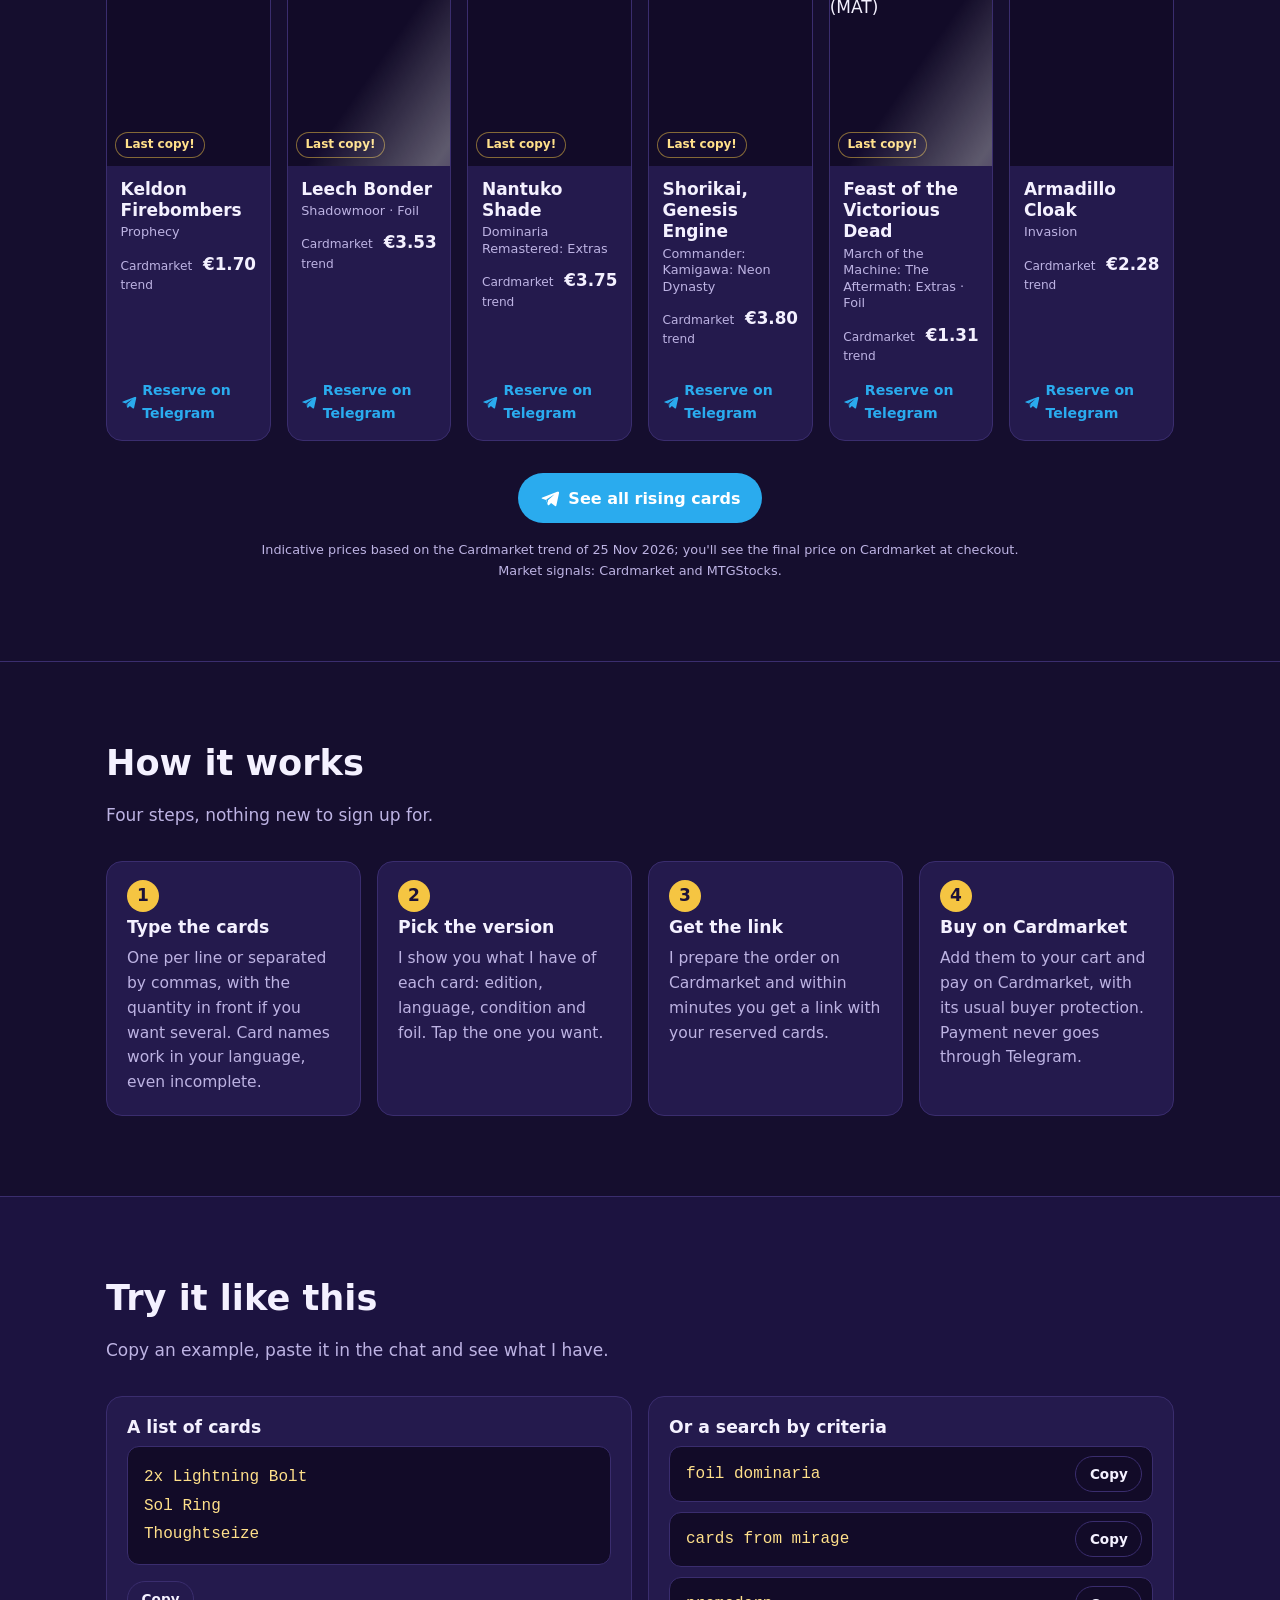
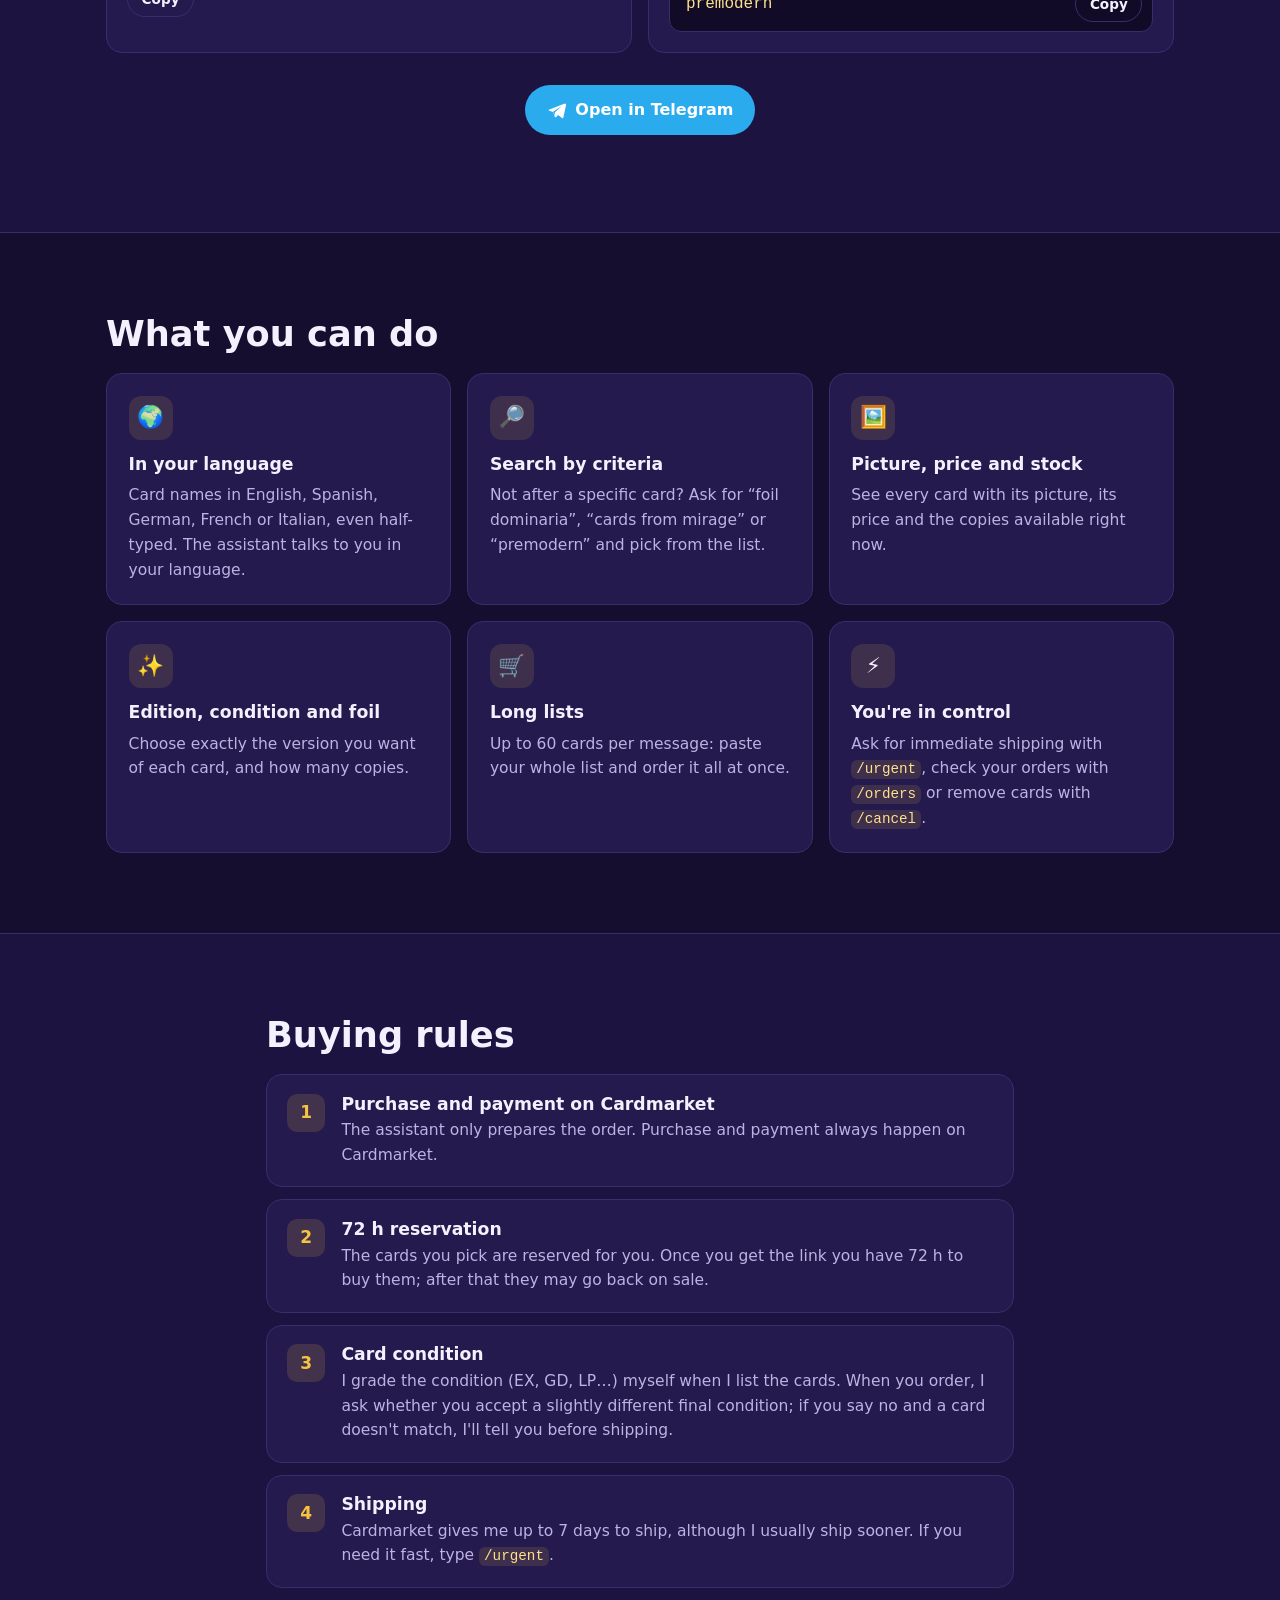
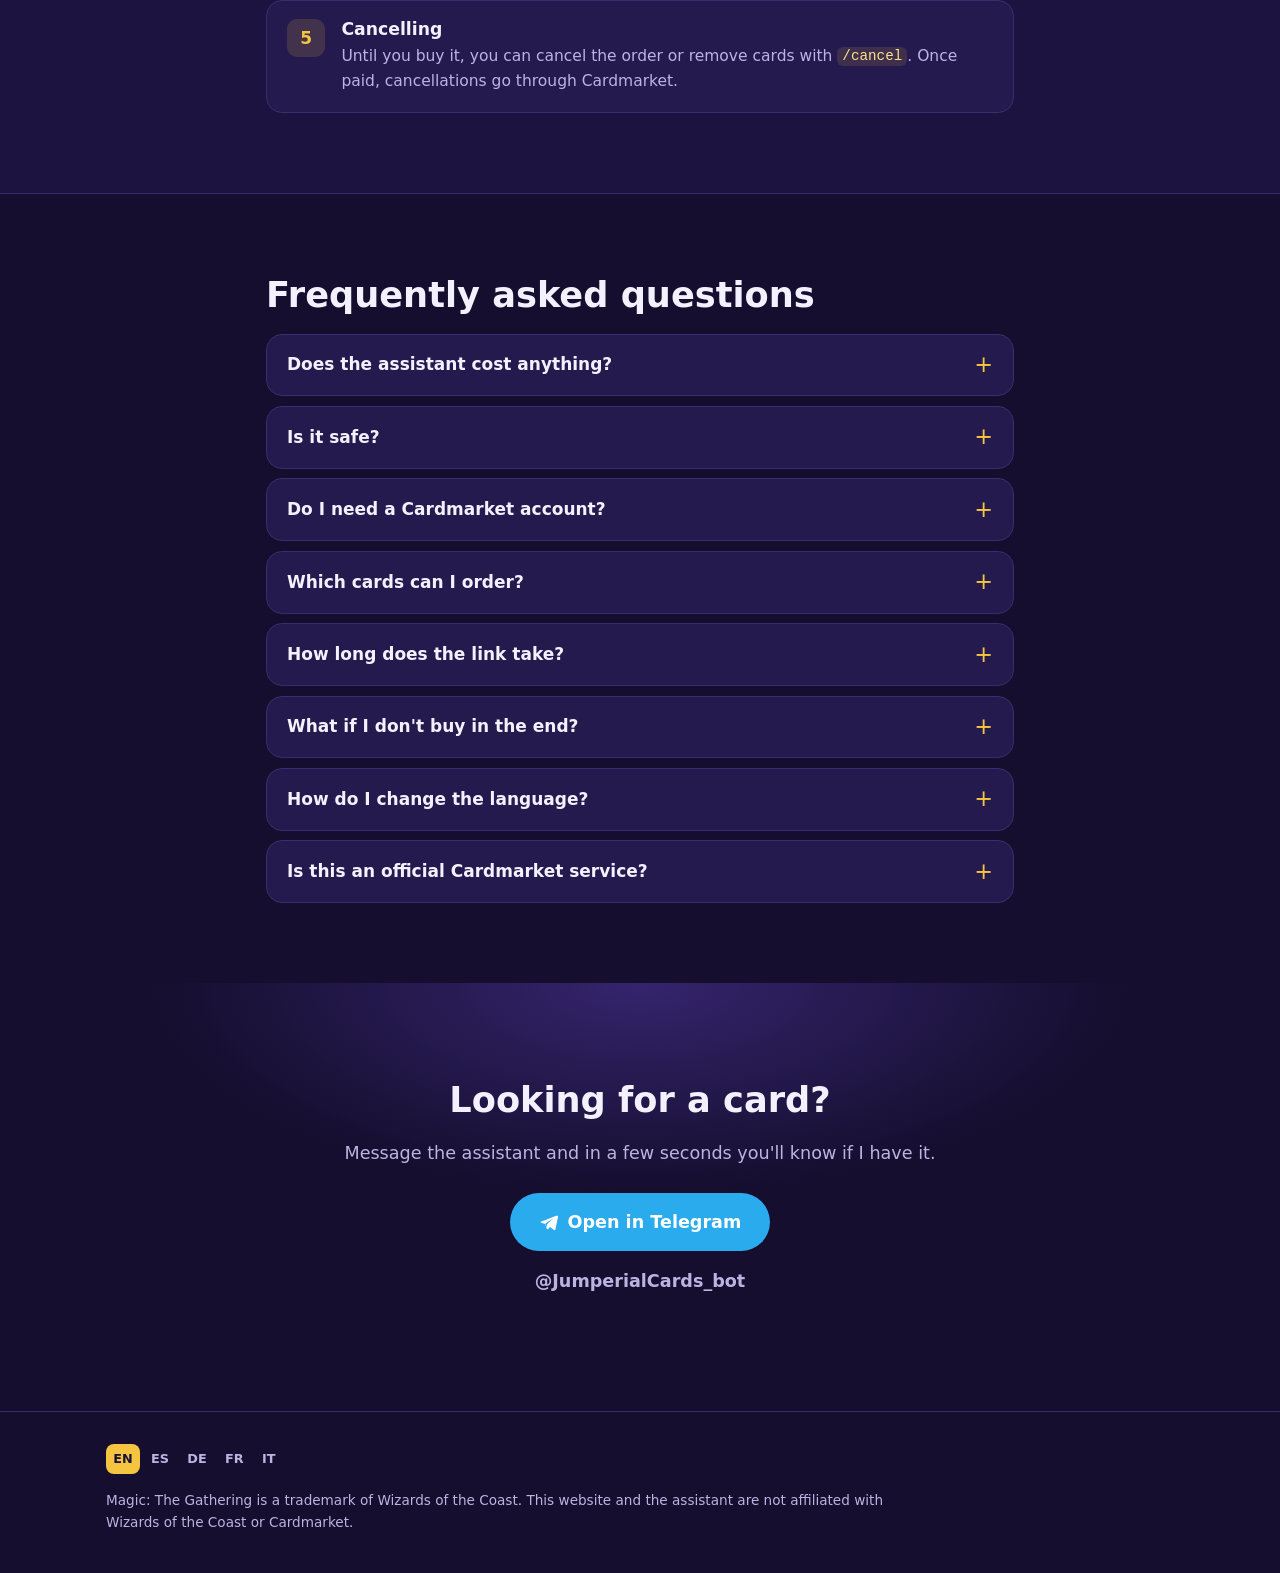
==== commit d80e78e4: "Cartas en alza 2026-11-26" ====
--- a/index.html
+++ b/index.html
@@ -76,7 +76,7 @@
       <p class="eyebrow">🔥 Rising cards · prices of 25 Nov 2026</p>
       <h2>Check out some of the cards available!</h2>
       <p class="sub">Use it to reserve your staples now! These cards from my stock are going up in price on Cardmarket.</p>
-      <ul class="hot-strip"><li class="hot-card foil"><a href="https://t.me/JumperialCards_bot?start=c651382f" rel="noopener" aria-label="Reserve on Telegram: Waterfront District (SNC)"><div class="hot-img"><img src="https://cards.scryfall.io/normal/front/f/c/fc312a16-5c10-4fa6-bd72-97407b7e46b7.jpg" alt="Waterfront District (SNC)" width="488" height="680" loading="lazy" decoding="async"><span class="hot-badge" title="Rise against their average price over the last month">▲ +275%</span><span class="hot-last">Last copy!</span></div><div class="hot-info"><strong>Waterfront District</strong><small>Streets of New Capenna · Foil</small><span class="hot-price"><span>Cardmarket trend</span><b>€25.21</b></span><span class="hot-cta"><svg aria-hidden="true" viewBox="0 0 24 24" width="20" height="20"><path fill="currentColor" d="M21.4 4.1 2.9 11.3c-1.3.5-1.2 1.2-.2 1.5l4.7 1.5 1.8 5.6c.2.6.1.9.8.9.5 0 .7-.2 1-.5l2.3-2.2 4.7 3.5c.9.5 1.5.2 1.7-.8l3.1-14.6c.3-1.3-.5-1.9-1.4-1.5ZM9.6 14.6l-.4 4.1-1.6-5 9.9-6.2-7.9 7.1Z"/></svg>Reserve on Telegram</span></div></a></li><li class="hot-card foil"><a href="https://t.me/JumperialCards_bot?start=c16533f" rel="noopener" aria-label="Reserve on Telegram: Island (10E)"><div class="hot-img"><img src="https://cards.scryfall.io/normal/front/8/a/8a5328db-c55a-488d-b085-fcfa7be184ca.jpg" alt="Island (10E)" width="488" height="680" loading="lazy" decoding="async"><span class="hot-badge" title="Rise against their average price over the last month">▲ +133%</span><span class="hot-last">Last copy!</span></div><div class="hot-info"><strong>Island</strong><small>Tenth Edition · Foil</small><span class="hot-price"><span>Cardmarket trend</span><b>€3.33</b></span><span class="hot-cta"><svg aria-hidden="true" viewBox="0 0 24 24" width="20" height="20"><path fill="currentColor" d="M21.4 4.1 2.9 11.3c-1.3.5-1.2 1.2-.2 1.5l4.7 1.5 1.8 5.6c.2.6.1.9.8.9.5 0 .7-.2 1-.5l2.3-2.2 4.7 3.5c.9.5 1.5.2 1.7-.8l3.1-14.6c.3-1.3-.5-1.9-1.4-1.5ZM9.6 14.6l-.4 4.1-1.6-5 9.9-6.2-7.9 7.1Z"/></svg>Reserve on Telegram</span></div></a></li><li class="hot-card"><a href="https://t.me/JumperialCards_bot?start=c9375" rel="noopener" aria-label="Reserve on Telegram: Bad Moon (5ED)"><div class="hot-img"><img src="https://cards.scryfall.io/normal/front/6/b/6bb6d665-42f5-4f44-8797-16c0351ab3c0.jpg" alt="Bad Moon (5ED)" width="488" height="680" loading="lazy" decoding="async"><span class="hot-badge" title="Rise against their average price over the last month">▲ +84%</span><span class="hot-last">Last copy!</span></div><div class="hot-info"><strong>Bad Moon</strong><small>Fifth Edition</small><span class="hot-price"><span>Cardmarket trend</span><b>€4.39</b></span><span class="hot-cta"><svg aria-hidden="true" viewBox="0 0 24 24" width="20" height="20"><path fill="currentColor" d="M21.4 4.1 2.9 11.3c-1.3.5-1.2 1.2-.2 1.5l4.7 1.5 1.8 5.6c.2.6.1.9.8.9.5 0 .7-.2 1-.5l2.3-2.2 4.7 3.5c.9.5 1.5.2 1.7-.8l3.1-14.6c.3-1.3-.5-1.9-1.4-1.5ZM9.6 14.6l-.4 4.1-1.6-5 9.9-6.2-7.9 7.1Z"/></svg>Reserve on Telegram</span></div></a></li><li class="hot-card"><a href="https://t.me/JumperialCards_bot?start=c250042" rel="noopener" aria-label="Reserve on Telegram: Forest (3ED)"><div class="hot-img"><img src="https://cards.scryfall.io/normal/front/4/d/4d1e4241-42ef-4b51-8f9b-2ab6aca31dbb.jpg" alt="Forest (3ED)" width="488" height="680" loading="lazy" decoding="async"><span class="hot-badge" title="Rise against their average price over the last month">▲ +70%</span></div><div class="hot-info"><strong>Forest</strong><small>WCD 2002: Sim Han How</small><span class="hot-price"><span>Cardmarket trend</span><b>€3.02</b></span><span class="hot-cta"><svg aria-hidden="true" viewBox="0 0 24 24" width="20" height="20"><path fill="currentColor" d="M21.4 4.1 2.9 11.3c-1.3.5-1.2 1.2-.2 1.5l4.7 1.5 1.8 5.6c.2.6.1.9.8.9.5 0 .7-.2 1-.5l2.3-2.2 4.7 3.5c.9.5 1.5.2 1.7-.8l3.1-14.6c.3-1.3-.5-1.9-1.4-1.5ZM9.6 14.6l-.4 4.1-1.6-5 9.9-6.2-7.9 7.1Z"/></svg>Reserve on Telegram</span></div></a></li><li class="hot-card"><a href="https://t.me/JumperialCards_bot?start=c688492" rel="noopener" aria-label="Reserve on Telegram: Pashalik Mons (DMR)"><div class="hot-img"><img src="https://cards.scryfall.io/normal/front/a/6/a62b7671-efde-40b2-9cb1-76339d614d29.jpg" alt="Pashalik Mons (DMR)" width="488" height="680" loading="lazy" decoding="async"><span class="hot-badge" title="Rise against their average price over the last month">▲ +33%</span></div><div class="hot-info"><strong>Pashalik Mons</strong><small>Dominaria Remastered: Extras</small><span class="hot-price"><span>Cardmarket trend</span><b>€4.32</b></span><span class="hot-cta"><svg aria-hidden="true" viewBox="0 0 24 24" width="20" height="20"><path fill="currentColor" d="M21.4 4.1 2.9 11.3c-1.3.5-1.2 1.2-.2 1.5l4.7 1.5 1.8 5.6c.2.6.1.9.8.9.5 0 .7-.2 1-.5l2.3-2.2 4.7 3.5c.9.5 1.5.2 1.7-.8l3.1-14.6c.3-1.3-.5-1.9-1.4-1.5ZM9.6 14.6l-.4 4.1-1.6-5 9.9-6.2-7.9 7.1Z"/></svg>Reserve on Telegram</span></div></a></li><li class="hot-card"><a href="https://t.me/JumperialCards_bot?start=c14662" rel="noopener" aria-label="Reserve on Telegram: Raging Goblin (BRB)"><div class="hot-img"><img src="https://cards.scryfall.io/normal/front/a/b/ab3bbe29-7cfc-4174-aea2-235a6e230836.jpg" alt="Raging Goblin (BRB)" width="488" height="680" loading="lazy" decoding="async"><span class="hot-badge" title="Rise against their average price over the last month">▲ +49%</span><span class="hot-last">Last copy!</span></div><div class="hot-info"><strong>Raging Goblin</strong><small>Battle Royale</small><span class="hot-price"><span>Cardmarket trend</span><b>€3.18</b></span><span class="hot-cta"><svg aria-hidden="true" viewBox="0 0 24 24" width="20" height="20"><path fill="currentColor" d="M21.4 4.1 2.9 11.3c-1.3.5-1.2 1.2-.2 1.5l4.7 1.5 1.8 5.6c.2.6.1.9.8.9.5 0 .7-.2 1-.5l2.3-2.2 4.7 3.5c.9.5 1.5.2 1.7-.8l3.1-14.6c.3-1.3-.5-1.9-1.4-1.5ZM9.6 14.6l-.4 4.1-1.6-5 9.9-6.2-7.9 7.1Z"/></svg>Reserve on Telegram</span></div></a></li><li class="hot-card"><a href="https://t.me/JumperialCards_bot?start=c16506" rel="noopener" aria-label="Reserve on Telegram: Sculpting Steel (10E)"><div class="hot-img"><img src="https://cards.scryfall.io/normal/front/4/1/41368983-14f8-4efa-bb60-b0a7ceb3d021.jpg" alt="Sculpting Steel (10E)" width="488" height="680" loading="lazy" decoding="async"><span class="hot-badge" title="Rise against their average price over the last month">▲ +42%</span><span class="hot-last">Last copy!</span></div><div class="hot-info"><strong>Sculpting Steel</strong><small>Tenth Edition</small><span class="hot-price"><span>Cardmarket trend</span><b>€1.79</b></span><span class="hot-cta"><svg aria-hidden="true" viewBox="0 0 24 24" width="20" height="20"><path fill="currentColor" d="M21.4 4.1 2.9 11.3c-1.3.5-1.2 1.2-.2 1.5l4.7 1.5 1.8 5.6c.2.6.1.9.8.9.5 0 .7-.2 1-.5l2.3-2.2 4.7 3.5c.9.5 1.5.2 1.7-.8l3.1-14.6c.3-1.3-.5-1.9-1.4-1.5ZM9.6 14.6l-.4 4.1-1.6-5 9.9-6.2-7.9 7.1Z"/></svg>Reserve on Telegram</span></div></a></li><li class="hot-card"><a href="https://t.me/JumperialCards_bot?start=c7877" rel="noopener" aria-label="Reserve on Telegram: Soldevi Adnate (ALL)"><div class="hot-img"><img src="https://cards.scryfall.io/normal/front/8/b/8b2651b0-1ab2-4d7e-834f-7505797da474.jpg" alt="Soldevi Adnate (ALL)" width="488" height="680" loading="lazy" decoding="async"><span class="hot-badge" title="Rise against their average price over the last month">▲ +31%</span><span class="hot-last">Last copy!</span></div><div class="hot-info"><strong>Soldevi Adnate</strong><small>Alliances</small><span class="hot-price"><span>Cardmarket trend</span><b>€1.47</b></span><span class="hot-cta"><svg aria-hidden="true" viewBox="0 0 24 24" width="20" height="20"><path fill="currentColor" d="M21.4 4.1 2.9 11.3c-1.3.5-1.2 1.2-.2 1.5l4.7 1.5 1.8 5.6c.2.6.1.9.8.9.5 0 .7-.2 1-.5l2.3-2.2 4.7 3.5c.9.5 1.5.2 1.7-.8l3.1-14.6c.3-1.3-.5-1.9-1.4-1.5ZM9.6 14.6l-.4 4.1-1.6-5 9.9-6.2-7.9 7.1Z"/></svg>Reserve on Telegram</span></div></a></li><li class="hot-card"><a href="https://t.me/JumperialCards_bot?start=c9757" rel="noopener" aria-label="Reserve on Telegram: Jester&#x27;s Cap (5ED)"><div class="hot-img"><img src="https://cards.scryfall.io/normal/front/e/1/e10f2619-e723-4402-ae4e-79d762004477.jpg" alt="Jester&#x27;s Cap (5ED)" width="488" height="680" loading="lazy" decoding="async"><span class="hot-badge" title="Rise against their average price over the last month">▲ +26%</span><span class="hot-last">Last copy!</span></div><div class="hot-info"><strong>Jester&#x27;s Cap</strong><small>Fifth Edition</small><span class="hot-price"><span>Cardmarket trend</span><b>€1.85</b></span><span class="hot-cta"><svg aria-hidden="true" viewBox="0 0 24 24" width="20" height="20"><path fill="currentColor" d="M21.4 4.1 2.9 11.3c-1.3.5-1.2 1.2-.2 1.5l4.7 1.5 1.8 5.6c.2.6.1.9.8.9.5 0 .7-.2 1-.5l2.3-2.2 4.7 3.5c.9.5 1.5.2 1.7-.8l3.1-14.6c.3-1.3-.5-1.9-1.4-1.5ZM9.6 14.6l-.4 4.1-1.6-5 9.9-6.2-7.9 7.1Z"/></svg>Reserve on Telegram</span></div></a></li><li class="hot-card"><a href="https://t.me/JumperialCards_bot?start=c3988" rel="noopener" aria-label="Reserve on Telegram: Keldon Firebombers (PCY)"><div class="hot-img"><img src="https://cards.scryfall.io/normal/front/d/3/d3fc78b5-c259-4c67-810c-99655e72c2da.jpg" alt="Keldon Firebombers (PCY)" width="488" height="680" loading="lazy" decoding="async"><span class="hot-badge" title="Rise against their average price over the last month">▲ +21%</span><span class="hot-last">Last copy!</span></div><div class="hot-info"><strong>Keldon Firebombers</strong><small>Prophecy</small><span class="hot-price"><span>Cardmarket trend</span><b>€1.70</b></span><span class="hot-cta"><svg aria-hidden="true" viewBox="0 0 24 24" width="20" height="20"><path fill="currentColor" d="M21.4 4.1 2.9 11.3c-1.3.5-1.2 1.2-.2 1.5l4.7 1.5 1.8 5.6c.2.6.1.9.8.9.5 0 .7-.2 1-.5l2.3-2.2 4.7 3.5c.9.5 1.5.2 1.7-.8l3.1-14.6c.3-1.3-.5-1.9-1.4-1.5ZM9.6 14.6l-.4 4.1-1.6-5 9.9-6.2-7.9 7.1Z"/></svg>Reserve on Telegram</span></div></a></li><li class="hot-card foil"><a href="https://t.me/JumperialCards_bot?start=c19057f" rel="noopener" aria-label="Reserve on Telegram: Leech Bonder (SHM)"><div class="hot-img"><img src="https://cards.scryfall.io/normal/front/a/8/a86562c6-91bd-4866-a2a9-0062ffdf07ce.jpg" alt="Leech Bonder (SHM)" width="488" height="680" loading="lazy" decoding="async"><span class="hot-badge" title="Rise against their average price over the last month">▲ +19%</span><span class="hot-last">Last copy!</span></div><div class="hot-info"><strong>Leech Bonder</strong><small>Shadowmoor · Foil</small><span class="hot-price"><span>Cardmarket trend</span><b>€3.53</b></span><span class="hot-cta"><svg aria-hidden="true" viewBox="0 0 24 24" width="20" height="20"><path fill="currentColor" d="M21.4 4.1 2.9 11.3c-1.3.5-1.2 1.2-.2 1.5l4.7 1.5 1.8 5.6c.2.6.1.9.8.9.5 0 .7-.2 1-.5l2.3-2.2 4.7 3.5c.9.5 1.5.2 1.7-.8l3.1-14.6c.3-1.3-.5-1.9-1.4-1.5ZM9.6 14.6l-.4 4.1-1.6-5 9.9-6.2-7.9 7.1Z"/></svg>Reserve on Telegram</span></div></a></li><li class="hot-card"><a href="https://t.me/JumperialCards_bot?start=c688848" rel="noopener" aria-label="Reserve on Telegram: Nantuko Shade (DMR)"><div class="hot-img"><img src="https://cards.scryfall.io/normal/front/a/4/a48375e7-46b6-45a7-9d19-f7b7de85fe55.jpg" alt="Nantuko Shade (DMR)" width="488" height="680" loading="lazy" decoding="async"><span class="hot-badge" title="Rise against their average price over the last month">▲ +34%</span><span class="hot-last">Last copy!</span></div><div class="hot-info"><strong>Nantuko Shade</strong><small>Dominaria Remastered: Extras</small><span class="hot-price"><span>Cardmarket trend</span><b>€3.75</b></span><span class="hot-cta"><svg aria-hidden="true" viewBox="0 0 24 24" width="20" height="20"><path fill="currentColor" d="M21.4 4.1 2.9 11.3c-1.3.5-1.2 1.2-.2 1.5l4.7 1.5 1.8 5.6c.2.6.1.9.8.9.5 0 .7-.2 1-.5l2.3-2.2 4.7 3.5c.9.5 1.5.2 1.7-.8l3.1-14.6c.3-1.3-.5-1.9-1.4-1.5ZM9.6 14.6l-.4 4.1-1.6-5 9.9-6.2-7.9 7.1Z"/></svg>Reserve on Telegram</span></div></a></li></ul>
+      <ul class="hot-strip"><li class="hot-card foil"><a href="https://t.me/JumperialCards_bot?start=c651382f" rel="noopener" aria-label="Reserve on Telegram: Waterfront District (SNC)"><div class="hot-img"><img src="https://cards.scryfall.io/normal/front/f/c/fc312a16-5c10-4fa6-bd72-97407b7e46b7.jpg" alt="Waterfront District (SNC)" width="488" height="680" loading="lazy" decoding="async"><span class="hot-badge" title="Rise against their average price over the last month">▲ +275%</span><span class="hot-last">Last copy!</span></div><div class="hot-info"><strong>Waterfront District</strong><small>Streets of New Capenna · Foil</small><span class="hot-price"><span>Cardmarket trend</span><b>€25.21</b></span><span class="hot-cta"><svg aria-hidden="true" viewBox="0 0 24 24" width="20" height="20"><path fill="currentColor" d="M21.4 4.1 2.9 11.3c-1.3.5-1.2 1.2-.2 1.5l4.7 1.5 1.8 5.6c.2.6.1.9.8.9.5 0 .7-.2 1-.5l2.3-2.2 4.7 3.5c.9.5 1.5.2 1.7-.8l3.1-14.6c.3-1.3-.5-1.9-1.4-1.5ZM9.6 14.6l-.4 4.1-1.6-5 9.9-6.2-7.9 7.1Z"/></svg>Reserve on Telegram</span></div></a></li><li class="hot-card foil"><a href="https://t.me/JumperialCards_bot?start=c16533f" rel="noopener" aria-label="Reserve on Telegram: Island (10E)"><div class="hot-img"><img src="https://cards.scryfall.io/normal/front/8/a/8a5328db-c55a-488d-b085-fcfa7be184ca.jpg" alt="Island (10E)" width="488" height="680" loading="lazy" decoding="async"><span class="hot-badge" title="Rise against their average price over the last month">▲ +133%</span><span class="hot-last">Last copy!</span></div><div class="hot-info"><strong>Island</strong><small>Tenth Edition · Foil</small><span class="hot-price"><span>Cardmarket trend</span><b>€3.33</b></span><span class="hot-cta"><svg aria-hidden="true" viewBox="0 0 24 24" width="20" height="20"><path fill="currentColor" d="M21.4 4.1 2.9 11.3c-1.3.5-1.2 1.2-.2 1.5l4.7 1.5 1.8 5.6c.2.6.1.9.8.9.5 0 .7-.2 1-.5l2.3-2.2 4.7 3.5c.9.5 1.5.2 1.7-.8l3.1-14.6c.3-1.3-.5-1.9-1.4-1.5ZM9.6 14.6l-.4 4.1-1.6-5 9.9-6.2-7.9 7.1Z"/></svg>Reserve on Telegram</span></div></a></li><li class="hot-card"><a href="https://t.me/JumperialCards_bot?start=c9375" rel="noopener" aria-label="Reserve on Telegram: Bad Moon (5ED)"><div class="hot-img"><img src="https://cards.scryfall.io/normal/front/6/b/6bb6d665-42f5-4f44-8797-16c0351ab3c0.jpg" alt="Bad Moon (5ED)" width="488" height="680" loading="lazy" decoding="async"><span class="hot-badge" title="Rise against their average price over the last month">▲ +84%</span><span class="hot-last">Last copy!</span></div><div class="hot-info"><strong>Bad Moon</strong><small>Fifth Edition</small><span class="hot-price"><span>Cardmarket trend</span><b>€4.39</b></span><span class="hot-cta"><svg aria-hidden="true" viewBox="0 0 24 24" width="20" height="20"><path fill="currentColor" d="M21.4 4.1 2.9 11.3c-1.3.5-1.2 1.2-.2 1.5l4.7 1.5 1.8 5.6c.2.6.1.9.8.9.5 0 .7-.2 1-.5l2.3-2.2 4.7 3.5c.9.5 1.5.2 1.7-.8l3.1-14.6c.3-1.3-.5-1.9-1.4-1.5ZM9.6 14.6l-.4 4.1-1.6-5 9.9-6.2-7.9 7.1Z"/></svg>Reserve on Telegram</span></div></a></li><li class="hot-card"><a href="https://t.me/JumperialCards_bot?start=c250042" rel="noopener" aria-label="Reserve on Telegram: Forest (3ED)"><div class="hot-img"><img src="https://cards.scryfall.io/normal/front/4/d/4d1e4241-42ef-4b51-8f9b-2ab6aca31dbb.jpg" alt="Forest (3ED)" width="488" height="680" loading="lazy" decoding="async"><span class="hot-badge" title="Rise against their average price over the last month">▲ +70%</span></div><div class="hot-info"><strong>Forest</strong><small>WCD 2002: Sim Han How</small><span class="hot-price"><span>Cardmarket trend</span><b>€3.02</b></span><span class="hot-cta"><svg aria-hidden="true" viewBox="0 0 24 24" width="20" height="20"><path fill="currentColor" d="M21.4 4.1 2.9 11.3c-1.3.5-1.2 1.2-.2 1.5l4.7 1.5 1.8 5.6c.2.6.1.9.8.9.5 0 .7-.2 1-.5l2.3-2.2 4.7 3.5c.9.5 1.5.2 1.7-.8l3.1-14.6c.3-1.3-.5-1.9-1.4-1.5ZM9.6 14.6l-.4 4.1-1.6-5 9.9-6.2-7.9 7.1Z"/></svg>Reserve on Telegram</span></div></a></li><li class="hot-card"><a href="https://t.me/JumperialCards_bot?start=c688492" rel="noopener" aria-label="Reserve on Telegram: Pashalik Mons (DMR)"><div class="hot-img"><img src="https://cards.scryfall.io/normal/front/a/6/a62b7671-efde-40b2-9cb1-76339d614d29.jpg" alt="Pashalik Mons (DMR)" width="488" height="680" loading="lazy" decoding="async"><span class="hot-badge" title="Rise against their average price over the last month">▲ +33%</span></div><div class="hot-info"><strong>Pashalik Mons</strong><small>Dominaria Remastered: Extras</small><span class="hot-price"><span>Cardmarket trend</span><b>€4.32</b></span><span class="hot-cta"><svg aria-hidden="true" viewBox="0 0 24 24" width="20" height="20"><path fill="currentColor" d="M21.4 4.1 2.9 11.3c-1.3.5-1.2 1.2-.2 1.5l4.7 1.5 1.8 5.6c.2.6.1.9.8.9.5 0 .7-.2 1-.5l2.3-2.2 4.7 3.5c.9.5 1.5.2 1.7-.8l3.1-14.6c.3-1.3-.5-1.9-1.4-1.5ZM9.6 14.6l-.4 4.1-1.6-5 9.9-6.2-7.9 7.1Z"/></svg>Reserve on Telegram</span></div></a></li><li class="hot-card"><a href="https://t.me/JumperialCards_bot?start=c14662" rel="noopener" aria-label="Reserve on Telegram: Raging Goblin (BRB)"><div class="hot-img"><img src="https://cards.scryfall.io/normal/front/a/b/ab3bbe29-7cfc-4174-aea2-235a6e230836.jpg" alt="Raging Goblin (BRB)" width="488" height="680" loading="lazy" decoding="async"><span class="hot-badge" title="Rise against their average price over the last month">▲ +49%</span><span class="hot-last">Last copy!</span></div><div class="hot-info"><strong>Raging Goblin</strong><small>Battle Royale</small><span class="hot-price"><span>Cardmarket trend</span><b>€3.18</b></span><span class="hot-cta"><svg aria-hidden="true" viewBox="0 0 24 24" width="20" height="20"><path fill="currentColor" d="M21.4 4.1 2.9 11.3c-1.3.5-1.2 1.2-.2 1.5l4.7 1.5 1.8 5.6c.2.6.1.9.8.9.5 0 .7-.2 1-.5l2.3-2.2 4.7 3.5c.9.5 1.5.2 1.7-.8l3.1-14.6c.3-1.3-.5-1.9-1.4-1.5ZM9.6 14.6l-.4 4.1-1.6-5 9.9-6.2-7.9 7.1Z"/></svg>Reserve on Telegram</span></div></a></li><li class="hot-card"><a href="https://t.me/JumperialCards_bot?start=c3988" rel="noopener" aria-label="Reserve on Telegram: Keldon Firebombers (PCY)"><div class="hot-img"><img src="https://cards.scryfall.io/normal/front/d/3/d3fc78b5-c259-4c67-810c-99655e72c2da.jpg" alt="Keldon Firebombers (PCY)" width="488" height="680" loading="lazy" decoding="async"><span class="hot-badge" title="Rise against their average price over the last month">▲ +21%</span><span class="hot-last">Last copy!</span></div><div class="hot-info"><strong>Keldon Firebombers</strong><small>Prophecy</small><span class="hot-price"><span>Cardmarket trend</span><b>€1.70</b></span><span class="hot-cta"><svg aria-hidden="true" viewBox="0 0 24 24" width="20" height="20"><path fill="currentColor" d="M21.4 4.1 2.9 11.3c-1.3.5-1.2 1.2-.2 1.5l4.7 1.5 1.8 5.6c.2.6.1.9.8.9.5 0 .7-.2 1-.5l2.3-2.2 4.7 3.5c.9.5 1.5.2 1.7-.8l3.1-14.6c.3-1.3-.5-1.9-1.4-1.5ZM9.6 14.6l-.4 4.1-1.6-5 9.9-6.2-7.9 7.1Z"/></svg>Reserve on Telegram</span></div></a></li><li class="hot-card foil"><a href="https://t.me/JumperialCards_bot?start=c19057f" rel="noopener" aria-label="Reserve on Telegram: Leech Bonder (SHM)"><div class="hot-img"><img src="https://cards.scryfall.io/normal/front/a/8/a86562c6-91bd-4866-a2a9-0062ffdf07ce.jpg" alt="Leech Bonder (SHM)" width="488" height="680" loading="lazy" decoding="async"><span class="hot-badge" title="Rise against their average price over the last month">▲ +19%</span><span class="hot-last">Last copy!</span></div><div class="hot-info"><strong>Leech Bonder</strong><small>Shadowmoor · Foil</small><span class="hot-price"><span>Cardmarket trend</span><b>€3.53</b></span><span class="hot-cta"><svg aria-hidden="true" viewBox="0 0 24 24" width="20" height="20"><path fill="currentColor" d="M21.4 4.1 2.9 11.3c-1.3.5-1.2 1.2-.2 1.5l4.7 1.5 1.8 5.6c.2.6.1.9.8.9.5 0 .7-.2 1-.5l2.3-2.2 4.7 3.5c.9.5 1.5.2 1.7-.8l3.1-14.6c.3-1.3-.5-1.9-1.4-1.5ZM9.6 14.6l-.4 4.1-1.6-5 9.9-6.2-7.9 7.1Z"/></svg>Reserve on Telegram</span></div></a></li><li class="hot-card"><a href="https://t.me/JumperialCards_bot?start=c688848" rel="noopener" aria-label="Reserve on Telegram: Nantuko Shade (DMR)"><div class="hot-img"><img src="https://cards.scryfall.io/normal/front/a/4/a48375e7-46b6-45a7-9d19-f7b7de85fe55.jpg" alt="Nantuko Shade (DMR)" width="488" height="680" loading="lazy" decoding="async"><span class="hot-badge" title="Rise against their average price over the last month">▲ +34%</span><span class="hot-last">Last copy!</span></div><div class="hot-info"><strong>Nantuko Shade</strong><small>Dominaria Remastered: Extras</small><span class="hot-price"><span>Cardmarket trend</span><b>€3.75</b></span><span class="hot-cta"><svg aria-hidden="true" viewBox="0 0 24 24" width="20" height="20"><path fill="currentColor" d="M21.4 4.1 2.9 11.3c-1.3.5-1.2 1.2-.2 1.5l4.7 1.5 1.8 5.6c.2.6.1.9.8.9.5 0 .7-.2 1-.5l2.3-2.2 4.7 3.5c.9.5 1.5.2 1.7-.8l3.1-14.6c.3-1.3-.5-1.9-1.4-1.5ZM9.6 14.6l-.4 4.1-1.6-5 9.9-6.2-7.9 7.1Z"/></svg>Reserve on Telegram</span></div></a></li><li class="hot-card"><a href="https://t.me/JumperialCards_bot?start=c608626" rel="noopener" aria-label="Reserve on Telegram: Shorikai, Genesis Engine (NEC)"><div class="hot-img"><img src="https://cards.scryfall.io/normal/front/9/6/969ac7dd-f3aa-4888-9ff0-d16a31b5e7a9.jpg" alt="Shorikai, Genesis Engine (NEC)" width="488" height="680" loading="lazy" decoding="async"><span class="hot-badge" title="Rise against their average price over the last month">▲ +17%</span><span class="hot-last">Last copy!</span></div><div class="hot-info"><strong>Shorikai, Genesis Engine</strong><small>Commander: Kamigawa: Neon Dynasty</small><span class="hot-price"><span>Cardmarket trend</span><b>€3.80</b></span><span class="hot-cta"><svg aria-hidden="true" viewBox="0 0 24 24" width="20" height="20"><path fill="currentColor" d="M21.4 4.1 2.9 11.3c-1.3.5-1.2 1.2-.2 1.5l4.7 1.5 1.8 5.6c.2.6.1.9.8.9.5 0 .7-.2 1-.5l2.3-2.2 4.7 3.5c.9.5 1.5.2 1.7-.8l3.1-14.6c.3-1.3-.5-1.9-1.4-1.5ZM9.6 14.6l-.4 4.1-1.6-5 9.9-6.2-7.9 7.1Z"/></svg>Reserve on Telegram</span></div></a></li><li class="hot-card foil"><a href="https://t.me/JumperialCards_bot?start=c710575f" rel="noopener" aria-label="Reserve on Telegram: Feast of the Victorious Dead (MAT)"><div class="hot-img"><img src="https://cards.scryfall.io/normal/front/2/a/2ac806b3-17d2-4671-b4ca-0a8b85482bdc.jpg" alt="Feast of the Victorious Dead (MAT)" width="488" height="680" loading="lazy" decoding="async"><span class="hot-badge" title="Rise against their average price over the last month">▲ +24%</span><span class="hot-last">Last copy!</span></div><div class="hot-info"><strong>Feast of the Victorious Dead</strong><small>March of the Machine: The Aftermath: Extras · Foil</small><span class="hot-price"><span>Cardmarket trend</span><b>€1.31</b></span><span class="hot-cta"><svg aria-hidden="true" viewBox="0 0 24 24" width="20" height="20"><path fill="currentColor" d="M21.4 4.1 2.9 11.3c-1.3.5-1.2 1.2-.2 1.5l4.7 1.5 1.8 5.6c.2.6.1.9.8.9.5 0 .7-.2 1-.5l2.3-2.2 4.7 3.5c.9.5 1.5.2 1.7-.8l3.1-14.6c.3-1.3-.5-1.9-1.4-1.5ZM9.6 14.6l-.4 4.1-1.6-5 9.9-6.2-7.9 7.1Z"/></svg>Reserve on Telegram</span></div></a></li><li class="hot-card"><a href="https://t.me/JumperialCards_bot?start=c3417" rel="noopener" aria-label="Reserve on Telegram: Armadillo Cloak (INV)"><div class="hot-img"><img src="https://cards.scryfall.io/normal/front/9/d/9d816f98-6cb6-432c-b0a4-a0eed21658ac.jpg" alt="Armadillo Cloak (INV)" width="488" height="680" loading="lazy" decoding="async"><span class="hot-badge" title="Rise against their average price over the last month">▲ +22%</span></div><div class="hot-info"><strong>Armadillo Cloak</strong><small>Invasion</small><span class="hot-price"><span>Cardmarket trend</span><b>€2.28</b></span><span class="hot-cta"><svg aria-hidden="true" viewBox="0 0 24 24" width="20" height="20"><path fill="currentColor" d="M21.4 4.1 2.9 11.3c-1.3.5-1.2 1.2-.2 1.5l4.7 1.5 1.8 5.6c.2.6.1.9.8.9.5 0 .7-.2 1-.5l2.3-2.2 4.7 3.5c.9.5 1.5.2 1.7-.8l3.1-14.6c.3-1.3-.5-1.9-1.4-1.5ZM9.6 14.6l-.4 4.1-1.6-5 9.9-6.2-7.9 7.1Z"/></svg>Reserve on Telegram</span></div></a></li></ul>
       <p class="center"><a class="btn btn-tg" href="https://t.me/JumperialCards_bot?start=trending" rel="noopener"><svg aria-hidden="true" viewBox="0 0 24 24" width="20" height="20"><path fill="currentColor" d="M21.4 4.1 2.9 11.3c-1.3.5-1.2 1.2-.2 1.5l4.7 1.5 1.8 5.6c.2.6.1.9.8.9.5 0 .7-.2 1-.5l2.3-2.2 4.7 3.5c.9.5 1.5.2 1.7-.8l3.1-14.6c.3-1.3-.5-1.9-1.4-1.5ZM9.6 14.6l-.4 4.1-1.6-5 9.9-6.2-7.9 7.1Z"/></svg>See all rising cards</a></p>
       <p class="hot-note">Indicative prices based on the Cardmarket trend of 25 Nov 2026; you&#x27;ll see the final price on Cardmarket at checkout. Market signals: Cardmarket and MTGStocks.</p>
     </div>
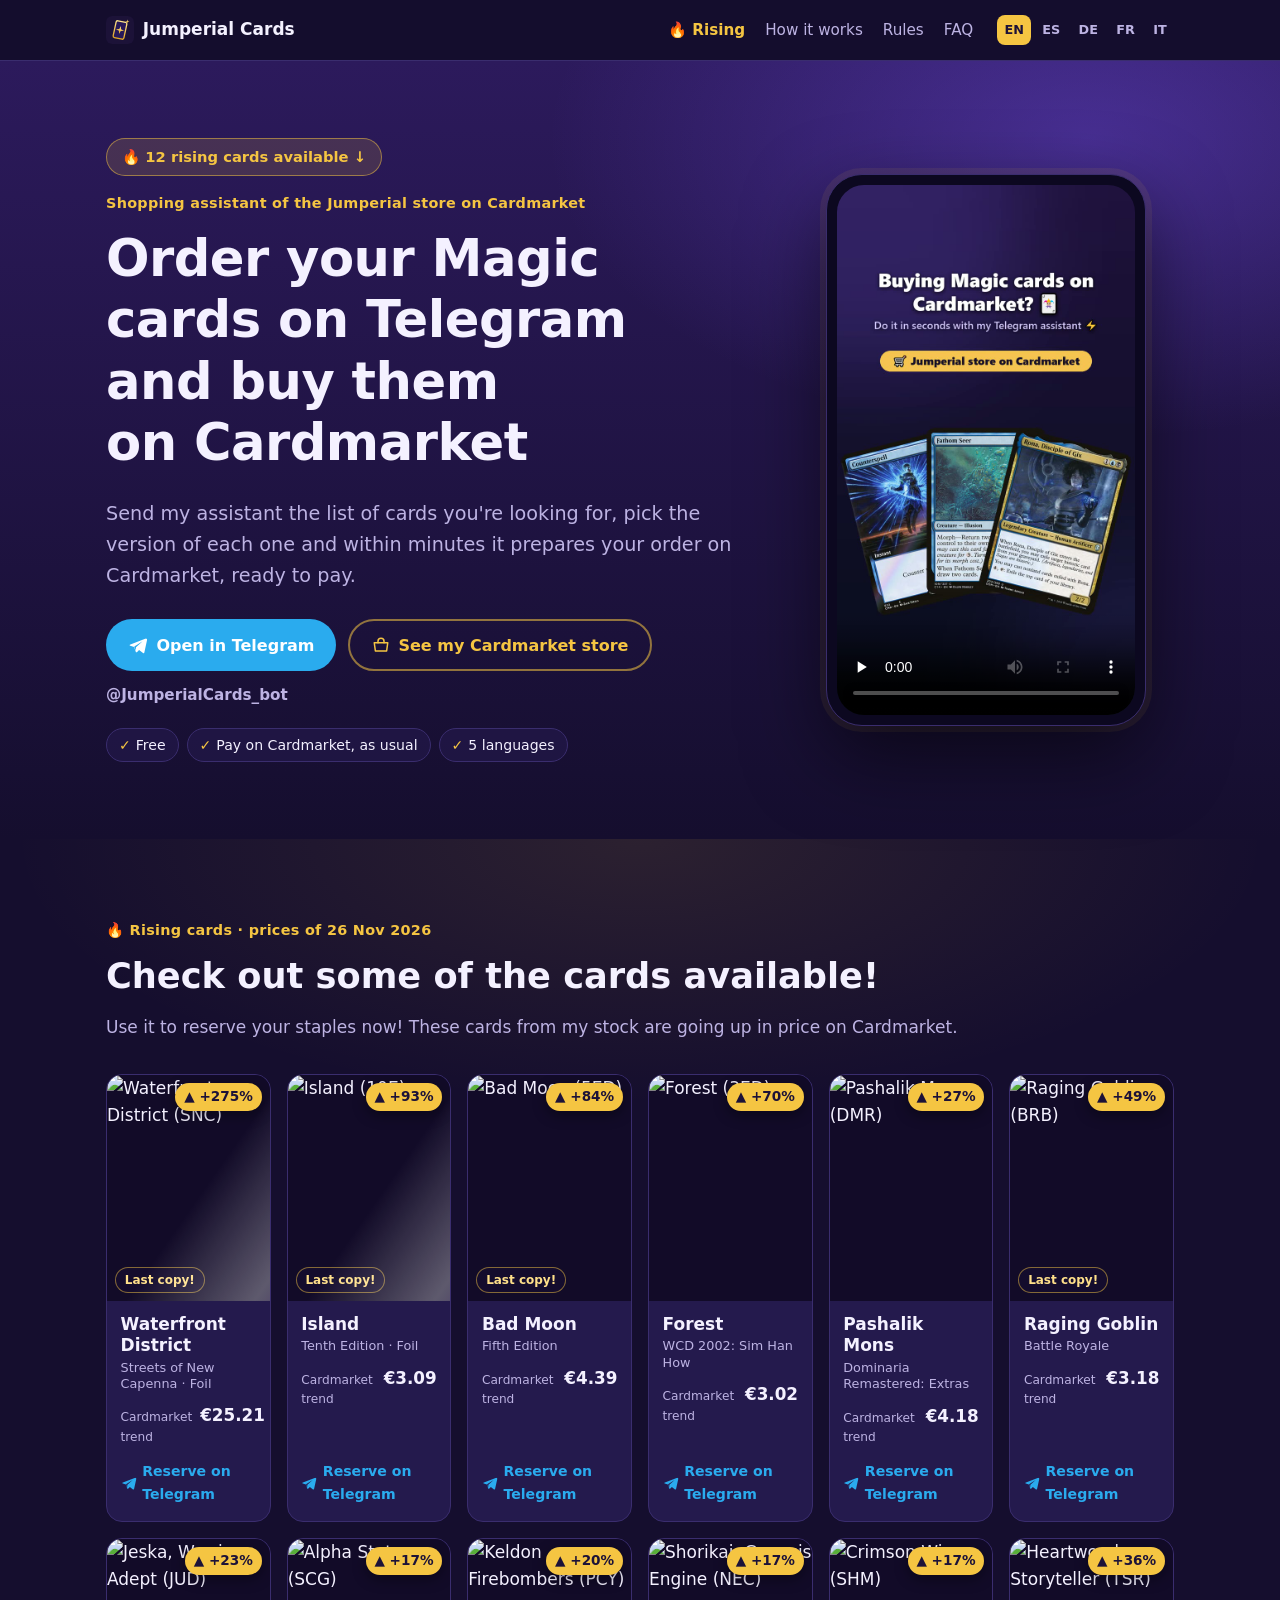
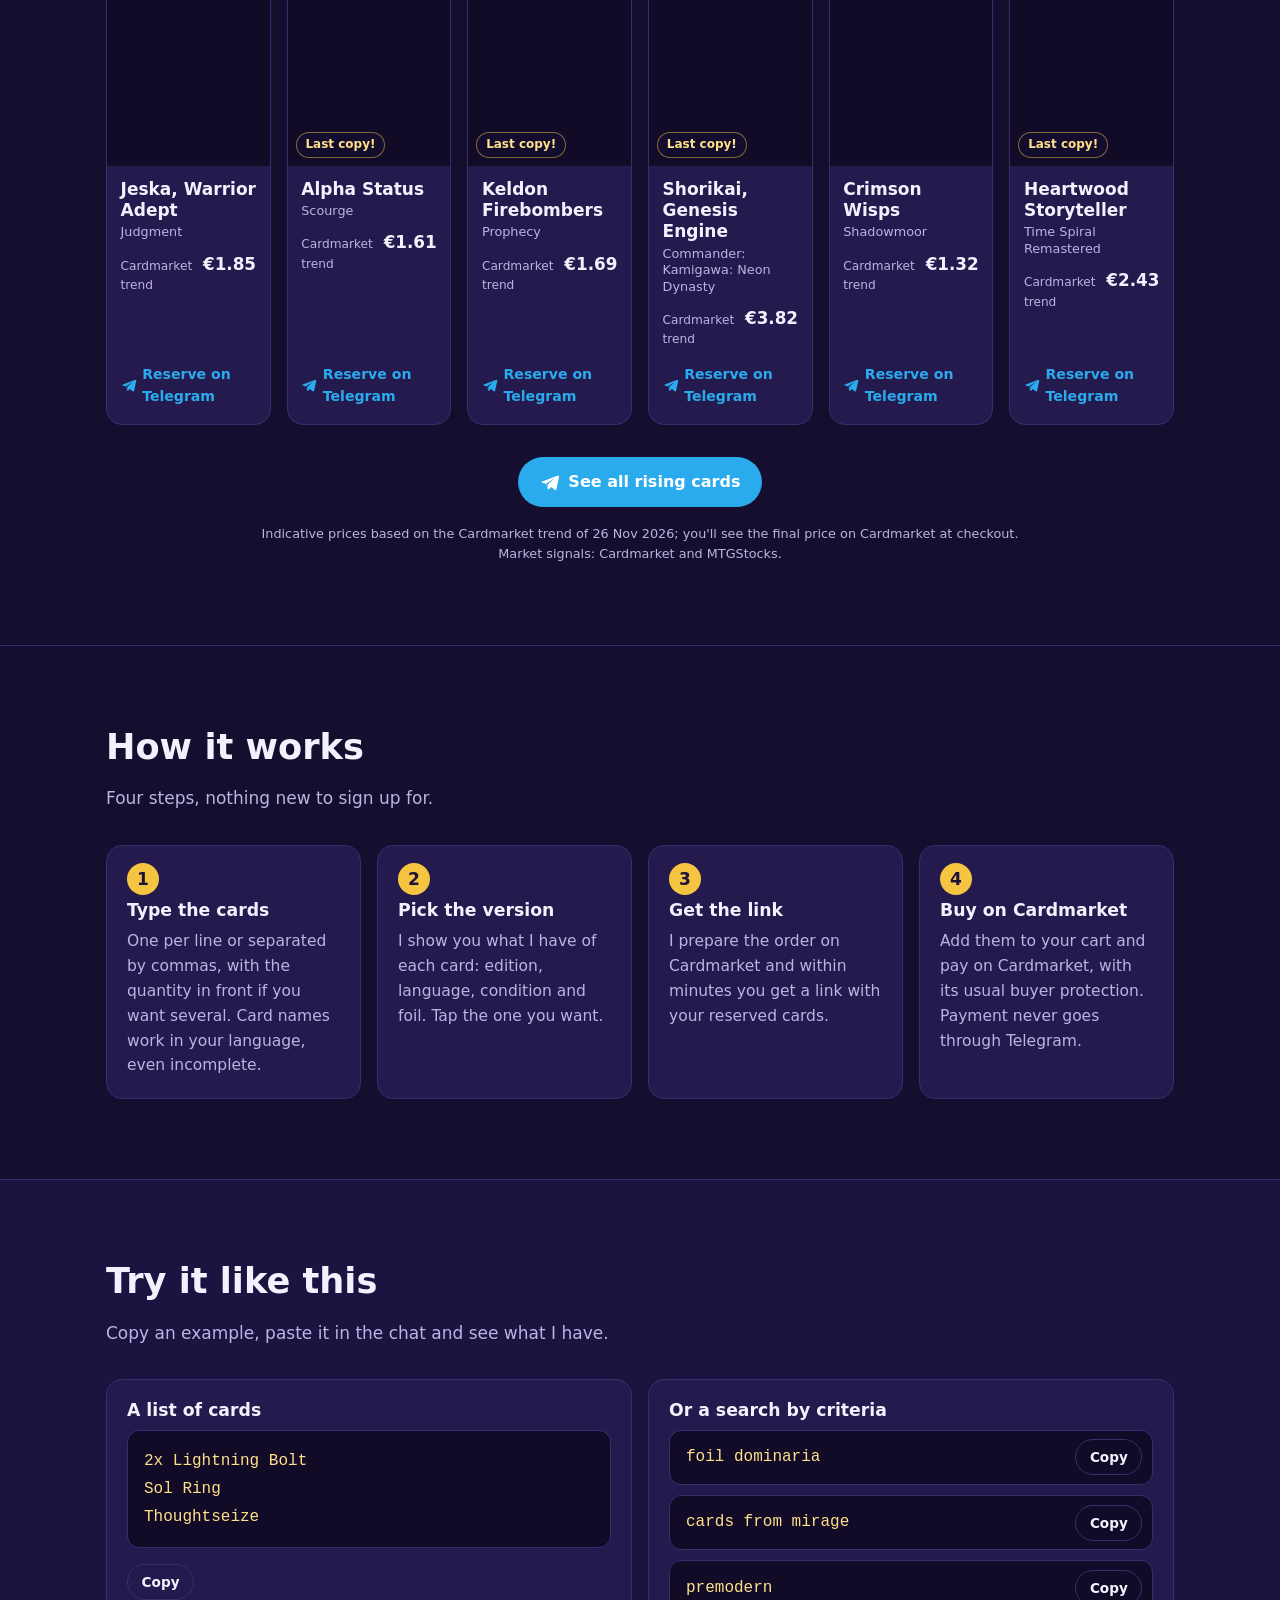
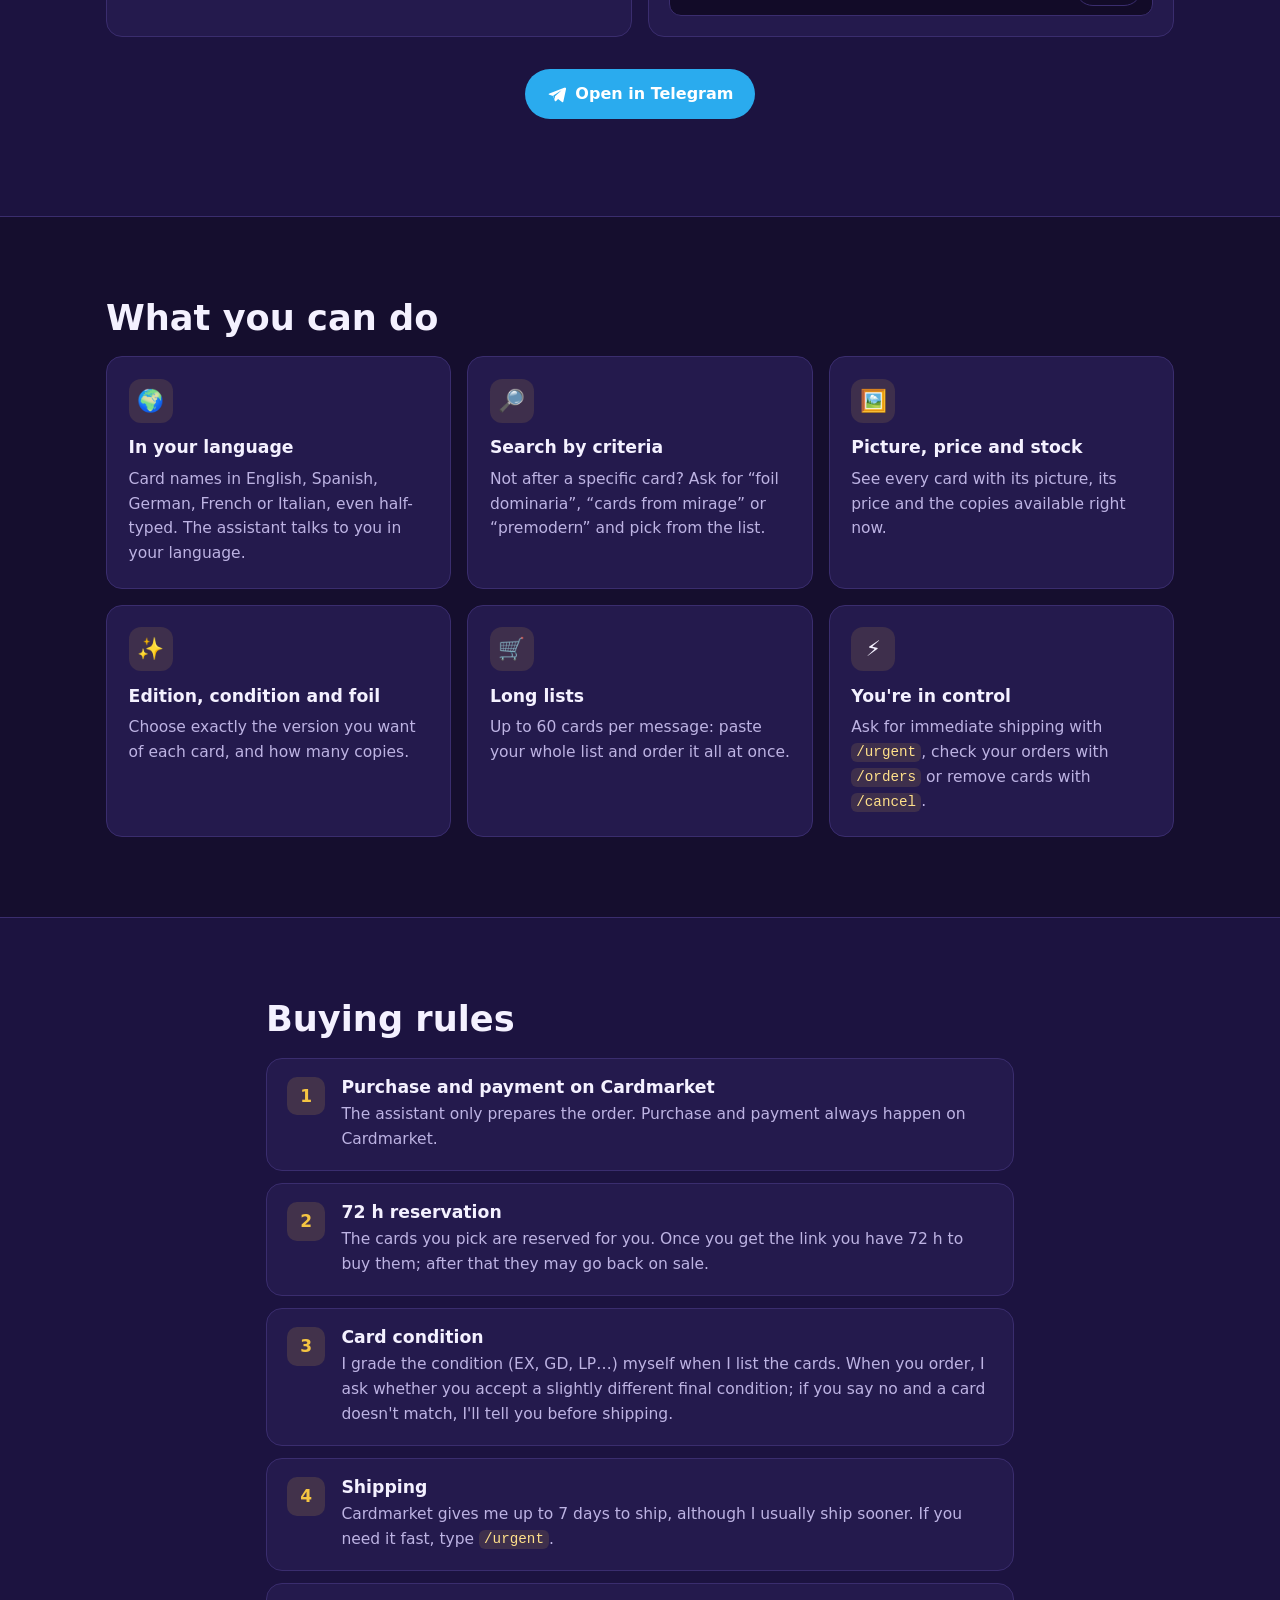
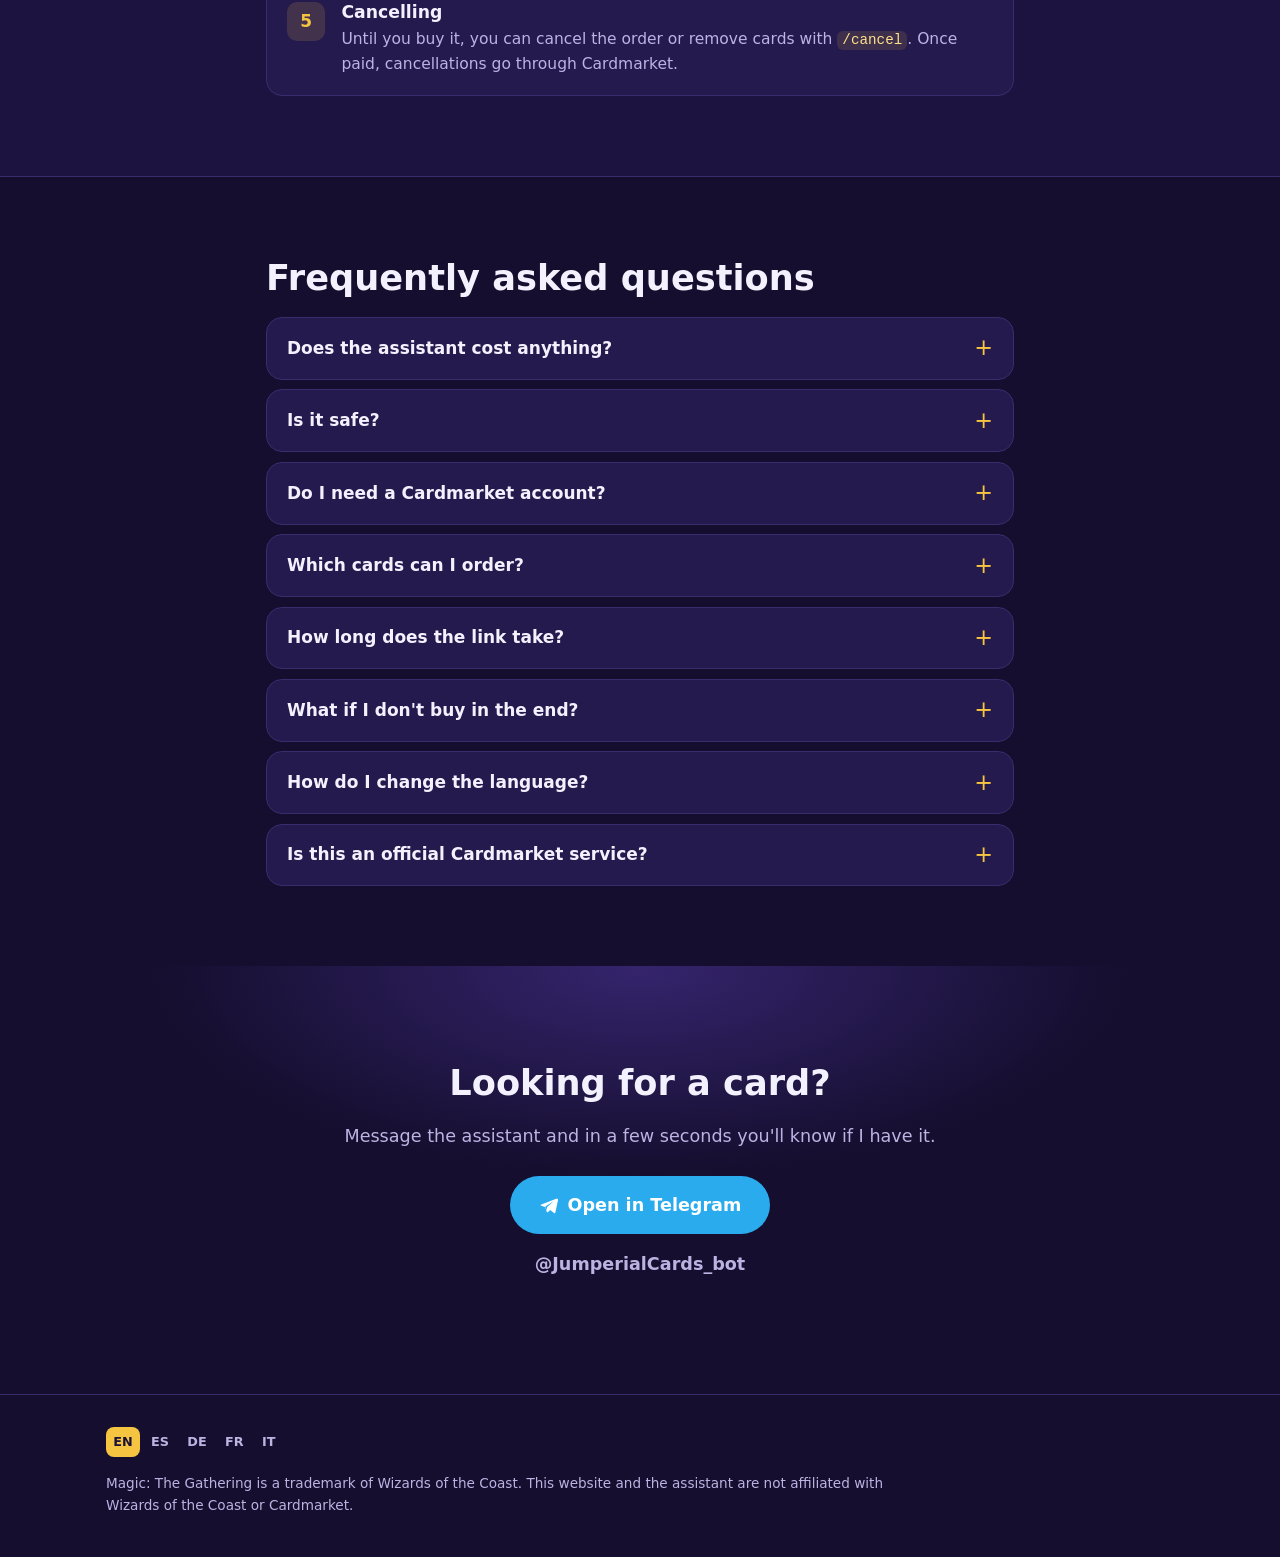
==== commit 654d615a: "Cartas en alza 2026-11-26" ====
--- a/index.html
+++ b/index.html
@@ -73,12 +73,12 @@
 
   <section id="hot" class="section hot">
     <div class="wrap">
-      <p class="eyebrow">🔥 Rising cards · prices of 25 Nov 2026</p>
+      <p class="eyebrow">🔥 Rising cards · prices of 26 Nov 2026</p>
       <h2>Check out some of the cards available!</h2>
       <p class="sub">Use it to reserve your staples now! These cards from my stock are going up in price on Cardmarket.</p>
-      <ul class="hot-strip"><li class="hot-card foil"><a href="https://t.me/JumperialCards_bot?start=c651382f" rel="noopener" aria-label="Reserve on Telegram: Waterfront District (SNC)"><div class="hot-img"><img src="https://cards.scryfall.io/normal/front/f/c/fc312a16-5c10-4fa6-bd72-97407b7e46b7.jpg" alt="Waterfront District (SNC)" width="488" height="680" loading="lazy" decoding="async"><span class="hot-badge" title="Rise against their average price over the last month">▲ +275%</span><span class="hot-last">Last copy!</span></div><div class="hot-info"><strong>Waterfront District</strong><small>Streets of New Capenna · Foil</small><span class="hot-price"><span>Cardmarket trend</span><b>€25.21</b></span><span class="hot-cta"><svg aria-hidden="true" viewBox="0 0 24 24" width="20" height="20"><path fill="currentColor" d="M21.4 4.1 2.9 11.3c-1.3.5-1.2 1.2-.2 1.5l4.7 1.5 1.8 5.6c.2.6.1.9.8.9.5 0 .7-.2 1-.5l2.3-2.2 4.7 3.5c.9.5 1.5.2 1.7-.8l3.1-14.6c.3-1.3-.5-1.9-1.4-1.5ZM9.6 14.6l-.4 4.1-1.6-5 9.9-6.2-7.9 7.1Z"/></svg>Reserve on Telegram</span></div></a></li><li class="hot-card foil"><a href="https://t.me/JumperialCards_bot?start=c16533f" rel="noopener" aria-label="Reserve on Telegram: Island (10E)"><div class="hot-img"><img src="https://cards.scryfall.io/normal/front/8/a/8a5328db-c55a-488d-b085-fcfa7be184ca.jpg" alt="Island (10E)" width="488" height="680" loading="lazy" decoding="async"><span class="hot-badge" title="Rise against their average price over the last month">▲ +133%</span><span class="hot-last">Last copy!</span></div><div class="hot-info"><strong>Island</strong><small>Tenth Edition · Foil</small><span class="hot-price"><span>Cardmarket trend</span><b>€3.33</b></span><span class="hot-cta"><svg aria-hidden="true" viewBox="0 0 24 24" width="20" height="20"><path fill="currentColor" d="M21.4 4.1 2.9 11.3c-1.3.5-1.2 1.2-.2 1.5l4.7 1.5 1.8 5.6c.2.6.1.9.8.9.5 0 .7-.2 1-.5l2.3-2.2 4.7 3.5c.9.5 1.5.2 1.7-.8l3.1-14.6c.3-1.3-.5-1.9-1.4-1.5ZM9.6 14.6l-.4 4.1-1.6-5 9.9-6.2-7.9 7.1Z"/></svg>Reserve on Telegram</span></div></a></li><li class="hot-card"><a href="https://t.me/JumperialCards_bot?start=c9375" rel="noopener" aria-label="Reserve on Telegram: Bad Moon (5ED)"><div class="hot-img"><img src="https://cards.scryfall.io/normal/front/6/b/6bb6d665-42f5-4f44-8797-16c0351ab3c0.jpg" alt="Bad Moon (5ED)" width="488" height="680" loading="lazy" decoding="async"><span class="hot-badge" title="Rise against their average price over the last month">▲ +84%</span><span class="hot-last">Last copy!</span></div><div class="hot-info"><strong>Bad Moon</strong><small>Fifth Edition</small><span class="hot-price"><span>Cardmarket trend</span><b>€4.39</b></span><span class="hot-cta"><svg aria-hidden="true" viewBox="0 0 24 24" width="20" height="20"><path fill="currentColor" d="M21.4 4.1 2.9 11.3c-1.3.5-1.2 1.2-.2 1.5l4.7 1.5 1.8 5.6c.2.6.1.9.8.9.5 0 .7-.2 1-.5l2.3-2.2 4.7 3.5c.9.5 1.5.2 1.7-.8l3.1-14.6c.3-1.3-.5-1.9-1.4-1.5ZM9.6 14.6l-.4 4.1-1.6-5 9.9-6.2-7.9 7.1Z"/></svg>Reserve on Telegram</span></div></a></li><li class="hot-card"><a href="https://t.me/JumperialCards_bot?start=c250042" rel="noopener" aria-label="Reserve on Telegram: Forest (3ED)"><div class="hot-img"><img src="https://cards.scryfall.io/normal/front/4/d/4d1e4241-42ef-4b51-8f9b-2ab6aca31dbb.jpg" alt="Forest (3ED)" width="488" height="680" loading="lazy" decoding="async"><span class="hot-badge" title="Rise against their average price over the last month">▲ +70%</span></div><div class="hot-info"><strong>Forest</strong><small>WCD 2002: Sim Han How</small><span class="hot-price"><span>Cardmarket trend</span><b>€3.02</b></span><span class="hot-cta"><svg aria-hidden="true" viewBox="0 0 24 24" width="20" height="20"><path fill="currentColor" d="M21.4 4.1 2.9 11.3c-1.3.5-1.2 1.2-.2 1.5l4.7 1.5 1.8 5.6c.2.6.1.9.8.9.5 0 .7-.2 1-.5l2.3-2.2 4.7 3.5c.9.5 1.5.2 1.7-.8l3.1-14.6c.3-1.3-.5-1.9-1.4-1.5ZM9.6 14.6l-.4 4.1-1.6-5 9.9-6.2-7.9 7.1Z"/></svg>Reserve on Telegram</span></div></a></li><li class="hot-card"><a href="https://t.me/JumperialCards_bot?start=c688492" rel="noopener" aria-label="Reserve on Telegram: Pashalik Mons (DMR)"><div class="hot-img"><img src="https://cards.scryfall.io/normal/front/a/6/a62b7671-efde-40b2-9cb1-76339d614d29.jpg" alt="Pashalik Mons (DMR)" width="488" height="680" loading="lazy" decoding="async"><span class="hot-badge" title="Rise against their average price over the last month">▲ +33%</span></div><div class="hot-info"><strong>Pashalik Mons</strong><small>Dominaria Remastered: Extras</small><span class="hot-price"><span>Cardmarket trend</span><b>€4.32</b></span><span class="hot-cta"><svg aria-hidden="true" viewBox="0 0 24 24" width="20" height="20"><path fill="currentColor" d="M21.4 4.1 2.9 11.3c-1.3.5-1.2 1.2-.2 1.5l4.7 1.5 1.8 5.6c.2.6.1.9.8.9.5 0 .7-.2 1-.5l2.3-2.2 4.7 3.5c.9.5 1.5.2 1.7-.8l3.1-14.6c.3-1.3-.5-1.9-1.4-1.5ZM9.6 14.6l-.4 4.1-1.6-5 9.9-6.2-7.9 7.1Z"/></svg>Reserve on Telegram</span></div></a></li><li class="hot-card"><a href="https://t.me/JumperialCards_bot?start=c14662" rel="noopener" aria-label="Reserve on Telegram: Raging Goblin (BRB)"><div class="hot-img"><img src="https://cards.scryfall.io/normal/front/a/b/ab3bbe29-7cfc-4174-aea2-235a6e230836.jpg" alt="Raging Goblin (BRB)" width="488" height="680" loading="lazy" decoding="async"><span class="hot-badge" title="Rise against their average price over the last month">▲ +49%</span><span class="hot-last">Last copy!</span></div><div class="hot-info"><strong>Raging Goblin</strong><small>Battle Royale</small><span class="hot-price"><span>Cardmarket trend</span><b>€3.18</b></span><span class="hot-cta"><svg aria-hidden="true" viewBox="0 0 24 24" width="20" height="20"><path fill="currentColor" d="M21.4 4.1 2.9 11.3c-1.3.5-1.2 1.2-.2 1.5l4.7 1.5 1.8 5.6c.2.6.1.9.8.9.5 0 .7-.2 1-.5l2.3-2.2 4.7 3.5c.9.5 1.5.2 1.7-.8l3.1-14.6c.3-1.3-.5-1.9-1.4-1.5ZM9.6 14.6l-.4 4.1-1.6-5 9.9-6.2-7.9 7.1Z"/></svg>Reserve on Telegram</span></div></a></li><li class="hot-card"><a href="https://t.me/JumperialCards_bot?start=c3988" rel="noopener" aria-label="Reserve on Telegram: Keldon Firebombers (PCY)"><div class="hot-img"><img src="https://cards.scryfall.io/normal/front/d/3/d3fc78b5-c259-4c67-810c-99655e72c2da.jpg" alt="Keldon Firebombers (PCY)" width="488" height="680" loading="lazy" decoding="async"><span class="hot-badge" title="Rise against their average price over the last month">▲ +21%</span><span class="hot-last">Last copy!</span></div><div class="hot-info"><strong>Keldon Firebombers</strong><small>Prophecy</small><span class="hot-price"><span>Cardmarket trend</span><b>€1.70</b></span><span class="hot-cta"><svg aria-hidden="true" viewBox="0 0 24 24" width="20" height="20"><path fill="currentColor" d="M21.4 4.1 2.9 11.3c-1.3.5-1.2 1.2-.2 1.5l4.7 1.5 1.8 5.6c.2.6.1.9.8.9.5 0 .7-.2 1-.5l2.3-2.2 4.7 3.5c.9.5 1.5.2 1.7-.8l3.1-14.6c.3-1.3-.5-1.9-1.4-1.5ZM9.6 14.6l-.4 4.1-1.6-5 9.9-6.2-7.9 7.1Z"/></svg>Reserve on Telegram</span></div></a></li><li class="hot-card foil"><a href="https://t.me/JumperialCards_bot?start=c19057f" rel="noopener" aria-label="Reserve on Telegram: Leech Bonder (SHM)"><div class="hot-img"><img src="https://cards.scryfall.io/normal/front/a/8/a86562c6-91bd-4866-a2a9-0062ffdf07ce.jpg" alt="Leech Bonder (SHM)" width="488" height="680" loading="lazy" decoding="async"><span class="hot-badge" title="Rise against their average price over the last month">▲ +19%</span><span class="hot-last">Last copy!</span></div><div class="hot-info"><strong>Leech Bonder</strong><small>Shadowmoor · Foil</small><span class="hot-price"><span>Cardmarket trend</span><b>€3.53</b></span><span class="hot-cta"><svg aria-hidden="true" viewBox="0 0 24 24" width="20" height="20"><path fill="currentColor" d="M21.4 4.1 2.9 11.3c-1.3.5-1.2 1.2-.2 1.5l4.7 1.5 1.8 5.6c.2.6.1.9.8.9.5 0 .7-.2 1-.5l2.3-2.2 4.7 3.5c.9.5 1.5.2 1.7-.8l3.1-14.6c.3-1.3-.5-1.9-1.4-1.5ZM9.6 14.6l-.4 4.1-1.6-5 9.9-6.2-7.9 7.1Z"/></svg>Reserve on Telegram</span></div></a></li><li class="hot-card"><a href="https://t.me/JumperialCards_bot?start=c688848" rel="noopener" aria-label="Reserve on Telegram: Nantuko Shade (DMR)"><div class="hot-img"><img src="https://cards.scryfall.io/normal/front/a/4/a48375e7-46b6-45a7-9d19-f7b7de85fe55.jpg" alt="Nantuko Shade (DMR)" width="488" height="680" loading="lazy" decoding="async"><span class="hot-badge" title="Rise against their average price over the last month">▲ +34%</span><span class="hot-last">Last copy!</span></div><div class="hot-info"><strong>Nantuko Shade</strong><small>Dominaria Remastered: Extras</small><span class="hot-price"><span>Cardmarket trend</span><b>€3.75</b></span><span class="hot-cta"><svg aria-hidden="true" viewBox="0 0 24 24" width="20" height="20"><path fill="currentColor" d="M21.4 4.1 2.9 11.3c-1.3.5-1.2 1.2-.2 1.5l4.7 1.5 1.8 5.6c.2.6.1.9.8.9.5 0 .7-.2 1-.5l2.3-2.2 4.7 3.5c.9.5 1.5.2 1.7-.8l3.1-14.6c.3-1.3-.5-1.9-1.4-1.5ZM9.6 14.6l-.4 4.1-1.6-5 9.9-6.2-7.9 7.1Z"/></svg>Reserve on Telegram</span></div></a></li><li class="hot-card"><a href="https://t.me/JumperialCards_bot?start=c608626" rel="noopener" aria-label="Reserve on Telegram: Shorikai, Genesis Engine (NEC)"><div class="hot-img"><img src="https://cards.scryfall.io/normal/front/9/6/969ac7dd-f3aa-4888-9ff0-d16a31b5e7a9.jpg" alt="Shorikai, Genesis Engine (NEC)" width="488" height="680" loading="lazy" decoding="async"><span class="hot-badge" title="Rise against their average price over the last month">▲ +17%</span><span class="hot-last">Last copy!</span></div><div class="hot-info"><strong>Shorikai, Genesis Engine</strong><small>Commander: Kamigawa: Neon Dynasty</small><span class="hot-price"><span>Cardmarket trend</span><b>€3.80</b></span><span class="hot-cta"><svg aria-hidden="true" viewBox="0 0 24 24" width="20" height="20"><path fill="currentColor" d="M21.4 4.1 2.9 11.3c-1.3.5-1.2 1.2-.2 1.5l4.7 1.5 1.8 5.6c.2.6.1.9.8.9.5 0 .7-.2 1-.5l2.3-2.2 4.7 3.5c.9.5 1.5.2 1.7-.8l3.1-14.6c.3-1.3-.5-1.9-1.4-1.5ZM9.6 14.6l-.4 4.1-1.6-5 9.9-6.2-7.9 7.1Z"/></svg>Reserve on Telegram</span></div></a></li><li class="hot-card foil"><a href="https://t.me/JumperialCards_bot?start=c710575f" rel="noopener" aria-label="Reserve on Telegram: Feast of the Victorious Dead (MAT)"><div class="hot-img"><img src="https://cards.scryfall.io/normal/front/2/a/2ac806b3-17d2-4671-b4ca-0a8b85482bdc.jpg" alt="Feast of the Victorious Dead (MAT)" width="488" height="680" loading="lazy" decoding="async"><span class="hot-badge" title="Rise against their average price over the last month">▲ +24%</span><span class="hot-last">Last copy!</span></div><div class="hot-info"><strong>Feast of the Victorious Dead</strong><small>March of the Machine: The Aftermath: Extras · Foil</small><span class="hot-price"><span>Cardmarket trend</span><b>€1.31</b></span><span class="hot-cta"><svg aria-hidden="true" viewBox="0 0 24 24" width="20" height="20"><path fill="currentColor" d="M21.4 4.1 2.9 11.3c-1.3.5-1.2 1.2-.2 1.5l4.7 1.5 1.8 5.6c.2.6.1.9.8.9.5 0 .7-.2 1-.5l2.3-2.2 4.7 3.5c.9.5 1.5.2 1.7-.8l3.1-14.6c.3-1.3-.5-1.9-1.4-1.5ZM9.6 14.6l-.4 4.1-1.6-5 9.9-6.2-7.9 7.1Z"/></svg>Reserve on Telegram</span></div></a></li><li class="hot-card"><a href="https://t.me/JumperialCards_bot?start=c3417" rel="noopener" aria-label="Reserve on Telegram: Armadillo Cloak (INV)"><div class="hot-img"><img src="https://cards.scryfall.io/normal/front/9/d/9d816f98-6cb6-432c-b0a4-a0eed21658ac.jpg" alt="Armadillo Cloak (INV)" width="488" height="680" loading="lazy" decoding="async"><span class="hot-badge" title="Rise against their average price over the last month">▲ +22%</span></div><div class="hot-info"><strong>Armadillo Cloak</strong><small>Invasion</small><span class="hot-price"><span>Cardmarket trend</span><b>€2.28</b></span><span class="hot-cta"><svg aria-hidden="true" viewBox="0 0 24 24" width="20" height="20"><path fill="currentColor" d="M21.4 4.1 2.9 11.3c-1.3.5-1.2 1.2-.2 1.5l4.7 1.5 1.8 5.6c.2.6.1.9.8.9.5 0 .7-.2 1-.5l2.3-2.2 4.7 3.5c.9.5 1.5.2 1.7-.8l3.1-14.6c.3-1.3-.5-1.9-1.4-1.5ZM9.6 14.6l-.4 4.1-1.6-5 9.9-6.2-7.9 7.1Z"/></svg>Reserve on Telegram</span></div></a></li></ul>
+      <ul class="hot-strip"><li class="hot-card foil"><a href="https://t.me/JumperialCards_bot?start=c651382f" rel="noopener" aria-label="Reserve on Telegram: Waterfront District (SNC)"><div class="hot-img"><img src="https://cards.scryfall.io/normal/front/f/c/fc312a16-5c10-4fa6-bd72-97407b7e46b7.jpg" alt="Waterfront District (SNC)" width="488" height="680" loading="lazy" decoding="async"><span class="hot-badge" title="Rise against their average price over the last month">▲ +275%</span><span class="hot-last">Last copy!</span></div><div class="hot-info"><strong>Waterfront District</strong><small>Streets of New Capenna · Foil</small><span class="hot-price"><span>Cardmarket trend</span><b>€25.21</b></span><span class="hot-cta"><svg aria-hidden="true" viewBox="0 0 24 24" width="20" height="20"><path fill="currentColor" d="M21.4 4.1 2.9 11.3c-1.3.5-1.2 1.2-.2 1.5l4.7 1.5 1.8 5.6c.2.6.1.9.8.9.5 0 .7-.2 1-.5l2.3-2.2 4.7 3.5c.9.5 1.5.2 1.7-.8l3.1-14.6c.3-1.3-.5-1.9-1.4-1.5ZM9.6 14.6l-.4 4.1-1.6-5 9.9-6.2-7.9 7.1Z"/></svg>Reserve on Telegram</span></div></a></li><li class="hot-card foil"><a href="https://t.me/JumperialCards_bot?start=c16533f" rel="noopener" aria-label="Reserve on Telegram: Island (10E)"><div class="hot-img"><img src="https://cards.scryfall.io/normal/front/8/a/8a5328db-c55a-488d-b085-fcfa7be184ca.jpg" alt="Island (10E)" width="488" height="680" loading="lazy" decoding="async"><span class="hot-badge" title="Rise against their average price over the last month">▲ +93%</span><span class="hot-last">Last copy!</span></div><div class="hot-info"><strong>Island</strong><small>Tenth Edition · Foil</small><span class="hot-price"><span>Cardmarket trend</span><b>€3.09</b></span><span class="hot-cta"><svg aria-hidden="true" viewBox="0 0 24 24" width="20" height="20"><path fill="currentColor" d="M21.4 4.1 2.9 11.3c-1.3.5-1.2 1.2-.2 1.5l4.7 1.5 1.8 5.6c.2.6.1.9.8.9.5 0 .7-.2 1-.5l2.3-2.2 4.7 3.5c.9.5 1.5.2 1.7-.8l3.1-14.6c.3-1.3-.5-1.9-1.4-1.5ZM9.6 14.6l-.4 4.1-1.6-5 9.9-6.2-7.9 7.1Z"/></svg>Reserve on Telegram</span></div></a></li><li class="hot-card"><a href="https://t.me/JumperialCards_bot?start=c9375" rel="noopener" aria-label="Reserve on Telegram: Bad Moon (5ED)"><div class="hot-img"><img src="https://cards.scryfall.io/normal/front/6/b/6bb6d665-42f5-4f44-8797-16c0351ab3c0.jpg" alt="Bad Moon (5ED)" width="488" height="680" loading="lazy" decoding="async"><span class="hot-badge" title="Rise against their average price over the last month">▲ +84%</span><span class="hot-last">Last copy!</span></div><div class="hot-info"><strong>Bad Moon</strong><small>Fifth Edition</small><span class="hot-price"><span>Cardmarket trend</span><b>€4.39</b></span><span class="hot-cta"><svg aria-hidden="true" viewBox="0 0 24 24" width="20" height="20"><path fill="currentColor" d="M21.4 4.1 2.9 11.3c-1.3.5-1.2 1.2-.2 1.5l4.7 1.5 1.8 5.6c.2.6.1.9.8.9.5 0 .7-.2 1-.5l2.3-2.2 4.7 3.5c.9.5 1.5.2 1.7-.8l3.1-14.6c.3-1.3-.5-1.9-1.4-1.5ZM9.6 14.6l-.4 4.1-1.6-5 9.9-6.2-7.9 7.1Z"/></svg>Reserve on Telegram</span></div></a></li><li class="hot-card"><a href="https://t.me/JumperialCards_bot?start=c250042" rel="noopener" aria-label="Reserve on Telegram: Forest (3ED)"><div class="hot-img"><img src="https://cards.scryfall.io/normal/front/4/d/4d1e4241-42ef-4b51-8f9b-2ab6aca31dbb.jpg" alt="Forest (3ED)" width="488" height="680" loading="lazy" decoding="async"><span class="hot-badge" title="Rise against their average price over the last month">▲ +70%</span></div><div class="hot-info"><strong>Forest</strong><small>WCD 2002: Sim Han How</small><span class="hot-price"><span>Cardmarket trend</span><b>€3.02</b></span><span class="hot-cta"><svg aria-hidden="true" viewBox="0 0 24 24" width="20" height="20"><path fill="currentColor" d="M21.4 4.1 2.9 11.3c-1.3.5-1.2 1.2-.2 1.5l4.7 1.5 1.8 5.6c.2.6.1.9.8.9.5 0 .7-.2 1-.5l2.3-2.2 4.7 3.5c.9.5 1.5.2 1.7-.8l3.1-14.6c.3-1.3-.5-1.9-1.4-1.5ZM9.6 14.6l-.4 4.1-1.6-5 9.9-6.2-7.9 7.1Z"/></svg>Reserve on Telegram</span></div></a></li><li class="hot-card"><a href="https://t.me/JumperialCards_bot?start=c688492" rel="noopener" aria-label="Reserve on Telegram: Pashalik Mons (DMR)"><div class="hot-img"><img src="https://cards.scryfall.io/normal/front/a/6/a62b7671-efde-40b2-9cb1-76339d614d29.jpg" alt="Pashalik Mons (DMR)" width="488" height="680" loading="lazy" decoding="async"><span class="hot-badge" title="Rise against their average price over the last month">▲ +27%</span></div><div class="hot-info"><strong>Pashalik Mons</strong><small>Dominaria Remastered: Extras</small><span class="hot-price"><span>Cardmarket trend</span><b>€4.18</b></span><span class="hot-cta"><svg aria-hidden="true" viewBox="0 0 24 24" width="20" height="20"><path fill="currentColor" d="M21.4 4.1 2.9 11.3c-1.3.5-1.2 1.2-.2 1.5l4.7 1.5 1.8 5.6c.2.6.1.9.8.9.5 0 .7-.2 1-.5l2.3-2.2 4.7 3.5c.9.5 1.5.2 1.7-.8l3.1-14.6c.3-1.3-.5-1.9-1.4-1.5ZM9.6 14.6l-.4 4.1-1.6-5 9.9-6.2-7.9 7.1Z"/></svg>Reserve on Telegram</span></div></a></li><li class="hot-card"><a href="https://t.me/JumperialCards_bot?start=c14662" rel="noopener" aria-label="Reserve on Telegram: Raging Goblin (BRB)"><div class="hot-img"><img src="https://cards.scryfall.io/normal/front/a/b/ab3bbe29-7cfc-4174-aea2-235a6e230836.jpg" alt="Raging Goblin (BRB)" width="488" height="680" loading="lazy" decoding="async"><span class="hot-badge" title="Rise against their average price over the last month">▲ +49%</span><span class="hot-last">Last copy!</span></div><div class="hot-info"><strong>Raging Goblin</strong><small>Battle Royale</small><span class="hot-price"><span>Cardmarket trend</span><b>€3.18</b></span><span class="hot-cta"><svg aria-hidden="true" viewBox="0 0 24 24" width="20" height="20"><path fill="currentColor" d="M21.4 4.1 2.9 11.3c-1.3.5-1.2 1.2-.2 1.5l4.7 1.5 1.8 5.6c.2.6.1.9.8.9.5 0 .7-.2 1-.5l2.3-2.2 4.7 3.5c.9.5 1.5.2 1.7-.8l3.1-14.6c.3-1.3-.5-1.9-1.4-1.5ZM9.6 14.6l-.4 4.1-1.6-5 9.9-6.2-7.9 7.1Z"/></svg>Reserve on Telegram</span></div></a></li><li class="hot-card"><a href="https://t.me/JumperialCards_bot?start=c2219" rel="noopener" aria-label="Reserve on Telegram: Jeska, Warrior Adept (JUD)"><div class="hot-img"><img src="https://cards.scryfall.io/normal/front/1/c/1cf96a59-8b7d-4a5b-adfd-17eeedd95db5.jpg" alt="Jeska, Warrior Adept (JUD)" width="488" height="680" loading="lazy" decoding="async"><span class="hot-badge" title="Rise against their average price over the last month">▲ +23%</span></div><div class="hot-info"><strong>Jeska, Warrior Adept</strong><small>Judgment</small><span class="hot-price"><span>Cardmarket trend</span><b>€1.85</b></span><span class="hot-cta"><svg aria-hidden="true" viewBox="0 0 24 24" width="20" height="20"><path fill="currentColor" d="M21.4 4.1 2.9 11.3c-1.3.5-1.2 1.2-.2 1.5l4.7 1.5 1.8 5.6c.2.6.1.9.8.9.5 0 .7-.2 1-.5l2.3-2.2 4.7 3.5c.9.5 1.5.2 1.7-.8l3.1-14.6c.3-1.3-.5-1.9-1.4-1.5ZM9.6 14.6l-.4 4.1-1.6-5 9.9-6.2-7.9 7.1Z"/></svg>Reserve on Telegram</span></div></a></li><li class="hot-card"><a href="https://t.me/JumperialCards_bot?start=c1103" rel="noopener" aria-label="Reserve on Telegram: Alpha Status (SCG)"><div class="hot-img"><img src="https://cards.scryfall.io/normal/front/f/d/fd210c45-57f3-4d7d-93ba-81fe4298ade3.jpg" alt="Alpha Status (SCG)" width="488" height="680" loading="lazy" decoding="async"><span class="hot-badge" title="Rise against their average price over the last month">▲ +17%</span><span class="hot-last">Last copy!</span></div><div class="hot-info"><strong>Alpha Status</strong><small>Scourge</small><span class="hot-price"><span>Cardmarket trend</span><b>€1.61</b></span><span class="hot-cta"><svg aria-hidden="true" viewBox="0 0 24 24" width="20" height="20"><path fill="currentColor" d="M21.4 4.1 2.9 11.3c-1.3.5-1.2 1.2-.2 1.5l4.7 1.5 1.8 5.6c.2.6.1.9.8.9.5 0 .7-.2 1-.5l2.3-2.2 4.7 3.5c.9.5 1.5.2 1.7-.8l3.1-14.6c.3-1.3-.5-1.9-1.4-1.5ZM9.6 14.6l-.4 4.1-1.6-5 9.9-6.2-7.9 7.1Z"/></svg>Reserve on Telegram</span></div></a></li><li class="hot-card"><a href="https://t.me/JumperialCards_bot?start=c3988" rel="noopener" aria-label="Reserve on Telegram: Keldon Firebombers (PCY)"><div class="hot-img"><img src="https://cards.scryfall.io/normal/front/d/3/d3fc78b5-c259-4c67-810c-99655e72c2da.jpg" alt="Keldon Firebombers (PCY)" width="488" height="680" loading="lazy" decoding="async"><span class="hot-badge" title="Rise against their average price over the last month">▲ +20%</span><span class="hot-last">Last copy!</span></div><div class="hot-info"><strong>Keldon Firebombers</strong><small>Prophecy</small><span class="hot-price"><span>Cardmarket trend</span><b>€1.69</b></span><span class="hot-cta"><svg aria-hidden="true" viewBox="0 0 24 24" width="20" height="20"><path fill="currentColor" d="M21.4 4.1 2.9 11.3c-1.3.5-1.2 1.2-.2 1.5l4.7 1.5 1.8 5.6c.2.6.1.9.8.9.5 0 .7-.2 1-.5l2.3-2.2 4.7 3.5c.9.5 1.5.2 1.7-.8l3.1-14.6c.3-1.3-.5-1.9-1.4-1.5ZM9.6 14.6l-.4 4.1-1.6-5 9.9-6.2-7.9 7.1Z"/></svg>Reserve on Telegram</span></div></a></li><li class="hot-card"><a href="https://t.me/JumperialCards_bot?start=c608626" rel="noopener" aria-label="Reserve on Telegram: Shorikai, Genesis Engine (NEC)"><div class="hot-img"><img src="https://cards.scryfall.io/normal/front/9/6/969ac7dd-f3aa-4888-9ff0-d16a31b5e7a9.jpg" alt="Shorikai, Genesis Engine (NEC)" width="488" height="680" loading="lazy" decoding="async"><span class="hot-badge" title="Rise against their average price over the last month">▲ +17%</span><span class="hot-last">Last copy!</span></div><div class="hot-info"><strong>Shorikai, Genesis Engine</strong><small>Commander: Kamigawa: Neon Dynasty</small><span class="hot-price"><span>Cardmarket trend</span><b>€3.82</b></span><span class="hot-cta"><svg aria-hidden="true" viewBox="0 0 24 24" width="20" height="20"><path fill="currentColor" d="M21.4 4.1 2.9 11.3c-1.3.5-1.2 1.2-.2 1.5l4.7 1.5 1.8 5.6c.2.6.1.9.8.9.5 0 .7-.2 1-.5l2.3-2.2 4.7 3.5c.9.5 1.5.2 1.7-.8l3.1-14.6c.3-1.3-.5-1.9-1.4-1.5ZM9.6 14.6l-.4 4.1-1.6-5 9.9-6.2-7.9 7.1Z"/></svg>Reserve on Telegram</span></div></a></li><li class="hot-card"><a href="https://t.me/JumperialCards_bot?start=c19102" rel="noopener" aria-label="Reserve on Telegram: Crimson Wisps (SHM)"><div class="hot-img"><img src="https://cards.scryfall.io/normal/front/a/6/a65c81ff-fc5d-4191-93fb-52eb806457b7.jpg" alt="Crimson Wisps (SHM)" width="488" height="680" loading="lazy" decoding="async"><span class="hot-badge" title="Rise against their average price over the last month">▲ +17%</span></div><div class="hot-info"><strong>Crimson Wisps</strong><small>Shadowmoor</small><span class="hot-price"><span>Cardmarket trend</span><b>€1.32</b></span><span class="hot-cta"><svg aria-hidden="true" viewBox="0 0 24 24" width="20" height="20"><path fill="currentColor" d="M21.4 4.1 2.9 11.3c-1.3.5-1.2 1.2-.2 1.5l4.7 1.5 1.8 5.6c.2.6.1.9.8.9.5 0 .7-.2 1-.5l2.3-2.2 4.7 3.5c.9.5 1.5.2 1.7-.8l3.1-14.6c.3-1.3-.5-1.9-1.4-1.5ZM9.6 14.6l-.4 4.1-1.6-5 9.9-6.2-7.9 7.1Z"/></svg>Reserve on Telegram</span></div></a></li><li class="hot-card"><a href="https://t.me/JumperialCards_bot?start=c546761" rel="noopener" aria-label="Reserve on Telegram: Heartwood Storyteller (TSR)"><div class="hot-img"><img src="https://cards.scryfall.io/normal/front/7/a/7a5e2f7a-8cfe-4d1b-a68d-7e6d8d10bd27.jpg" alt="Heartwood Storyteller (TSR)" width="488" height="680" loading="lazy" decoding="async"><span class="hot-badge" title="Rise against their average price over the last month">▲ +36%</span><span class="hot-last">Last copy!</span></div><div class="hot-info"><strong>Heartwood Storyteller</strong><small>Time Spiral Remastered</small><span class="hot-price"><span>Cardmarket trend</span><b>€2.43</b></span><span class="hot-cta"><svg aria-hidden="true" viewBox="0 0 24 24" width="20" height="20"><path fill="currentColor" d="M21.4 4.1 2.9 11.3c-1.3.5-1.2 1.2-.2 1.5l4.7 1.5 1.8 5.6c.2.6.1.9.8.9.5 0 .7-.2 1-.5l2.3-2.2 4.7 3.5c.9.5 1.5.2 1.7-.8l3.1-14.6c.3-1.3-.5-1.9-1.4-1.5ZM9.6 14.6l-.4 4.1-1.6-5 9.9-6.2-7.9 7.1Z"/></svg>Reserve on Telegram</span></div></a></li></ul>
       <p class="center"><a class="btn btn-tg" href="https://t.me/JumperialCards_bot?start=trending" rel="noopener"><svg aria-hidden="true" viewBox="0 0 24 24" width="20" height="20"><path fill="currentColor" d="M21.4 4.1 2.9 11.3c-1.3.5-1.2 1.2-.2 1.5l4.7 1.5 1.8 5.6c.2.6.1.9.8.9.5 0 .7-.2 1-.5l2.3-2.2 4.7 3.5c.9.5 1.5.2 1.7-.8l3.1-14.6c.3-1.3-.5-1.9-1.4-1.5ZM9.6 14.6l-.4 4.1-1.6-5 9.9-6.2-7.9 7.1Z"/></svg>See all rising cards</a></p>
-      <p class="hot-note">Indicative prices based on the Cardmarket trend of 25 Nov 2026; you&#x27;ll see the final price on Cardmarket at checkout. Market signals: Cardmarket and MTGStocks.</p>
+      <p class="hot-note">Indicative prices based on the Cardmarket trend of 26 Nov 2026; you&#x27;ll see the final price on Cardmarket at checkout. Market signals: Cardmarket and MTGStocks.</p>
     </div>
   </section>
 
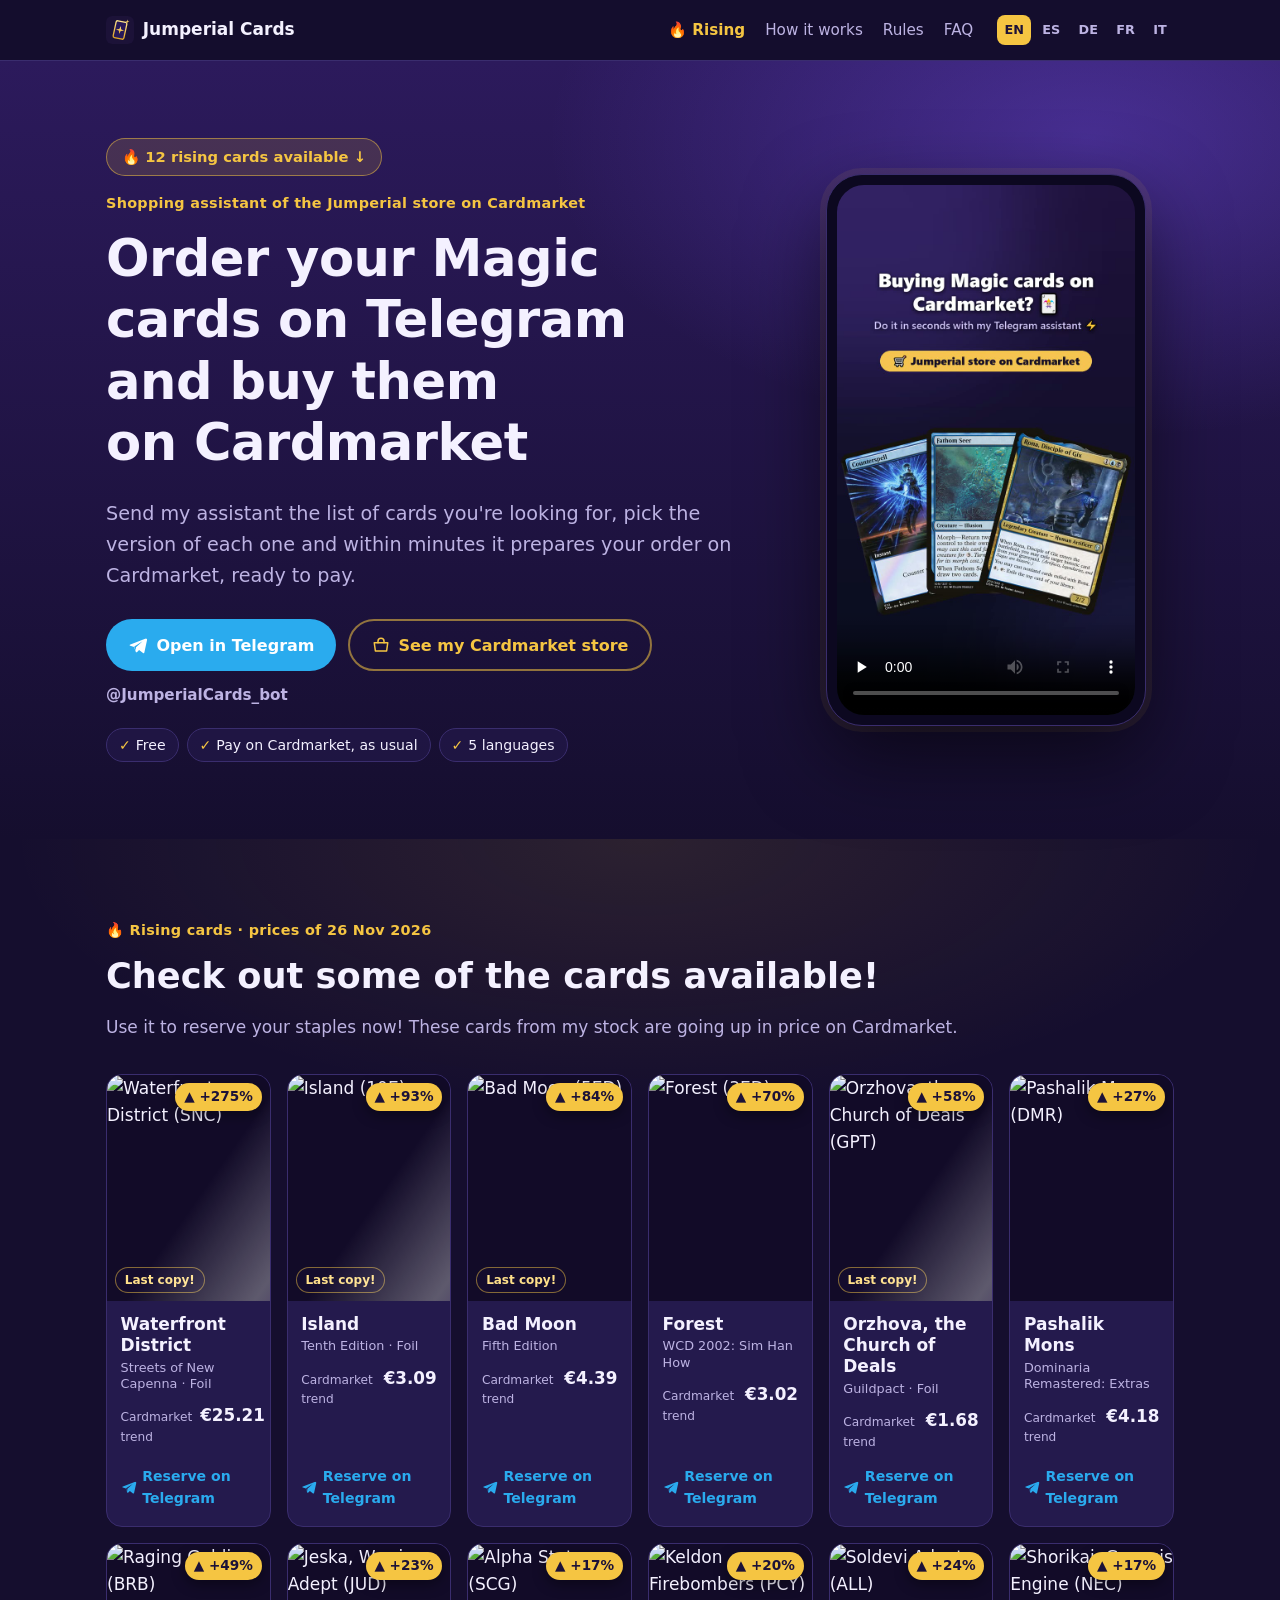
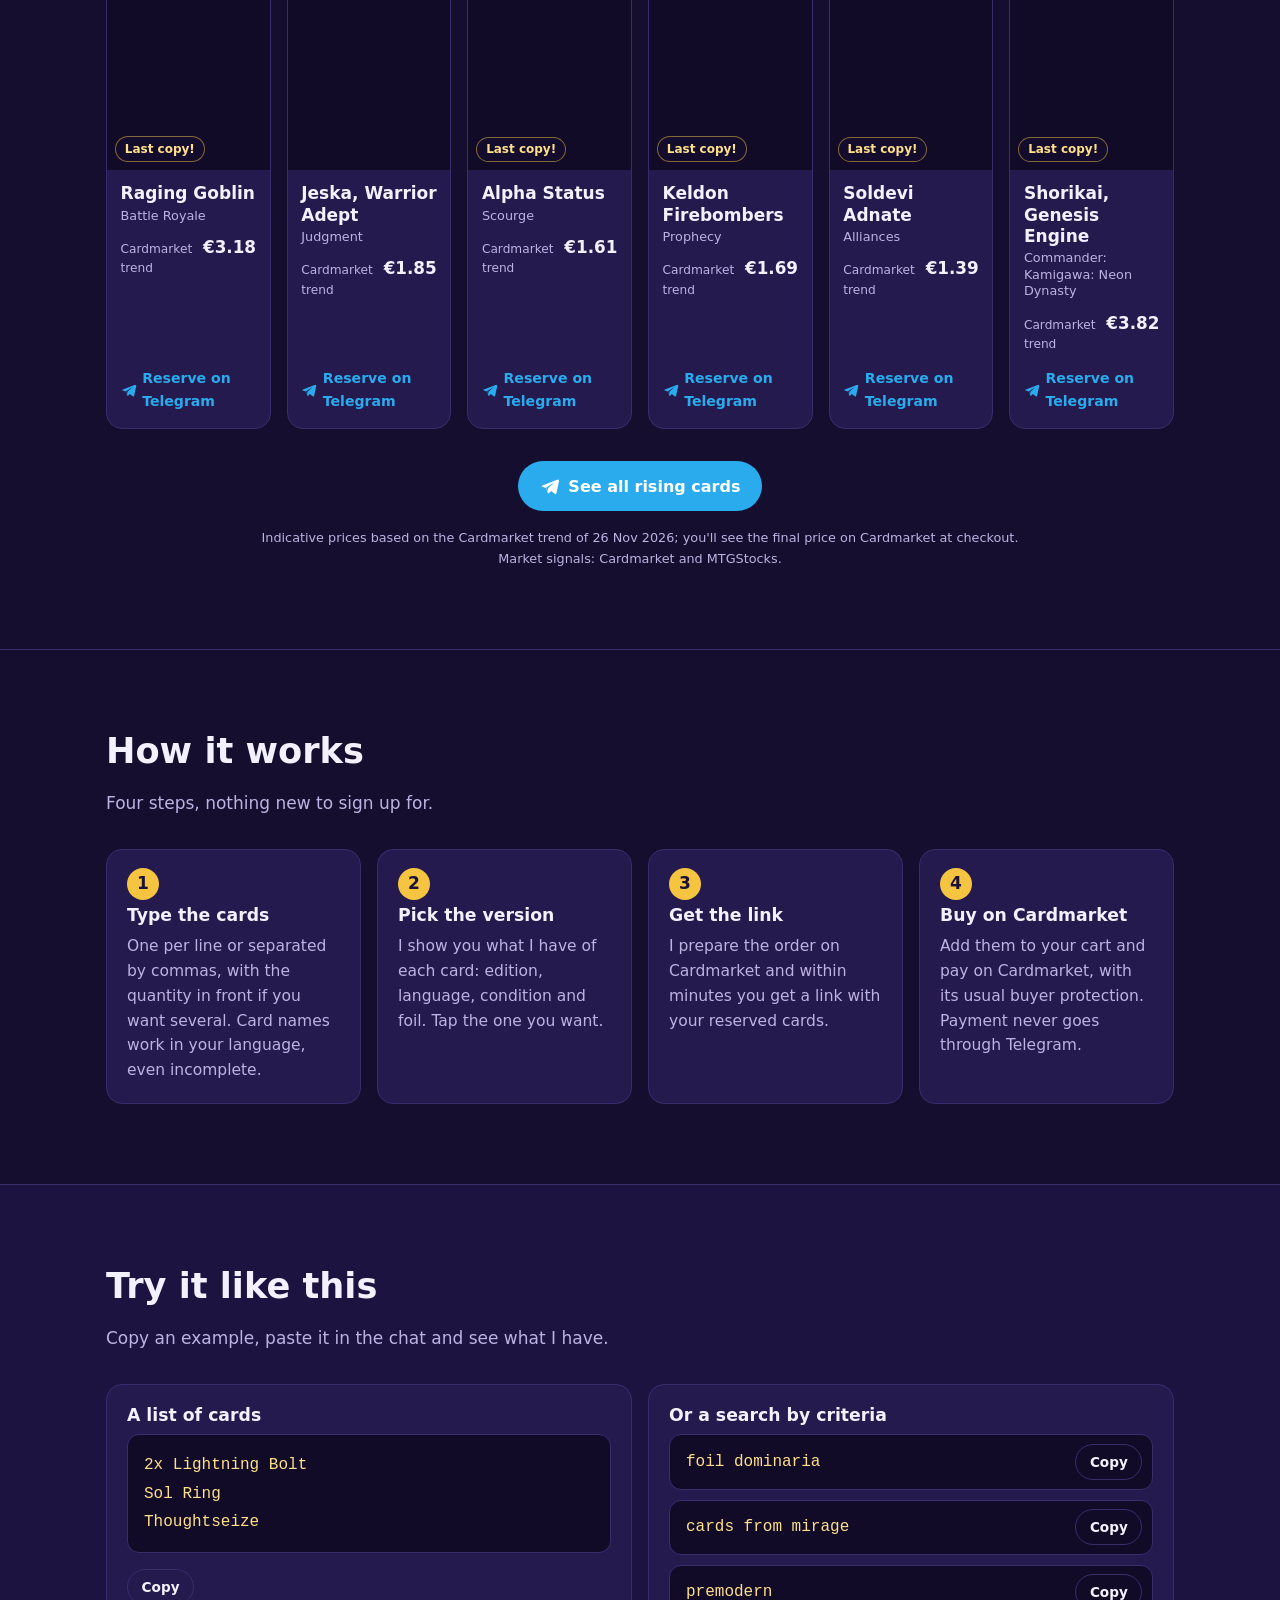
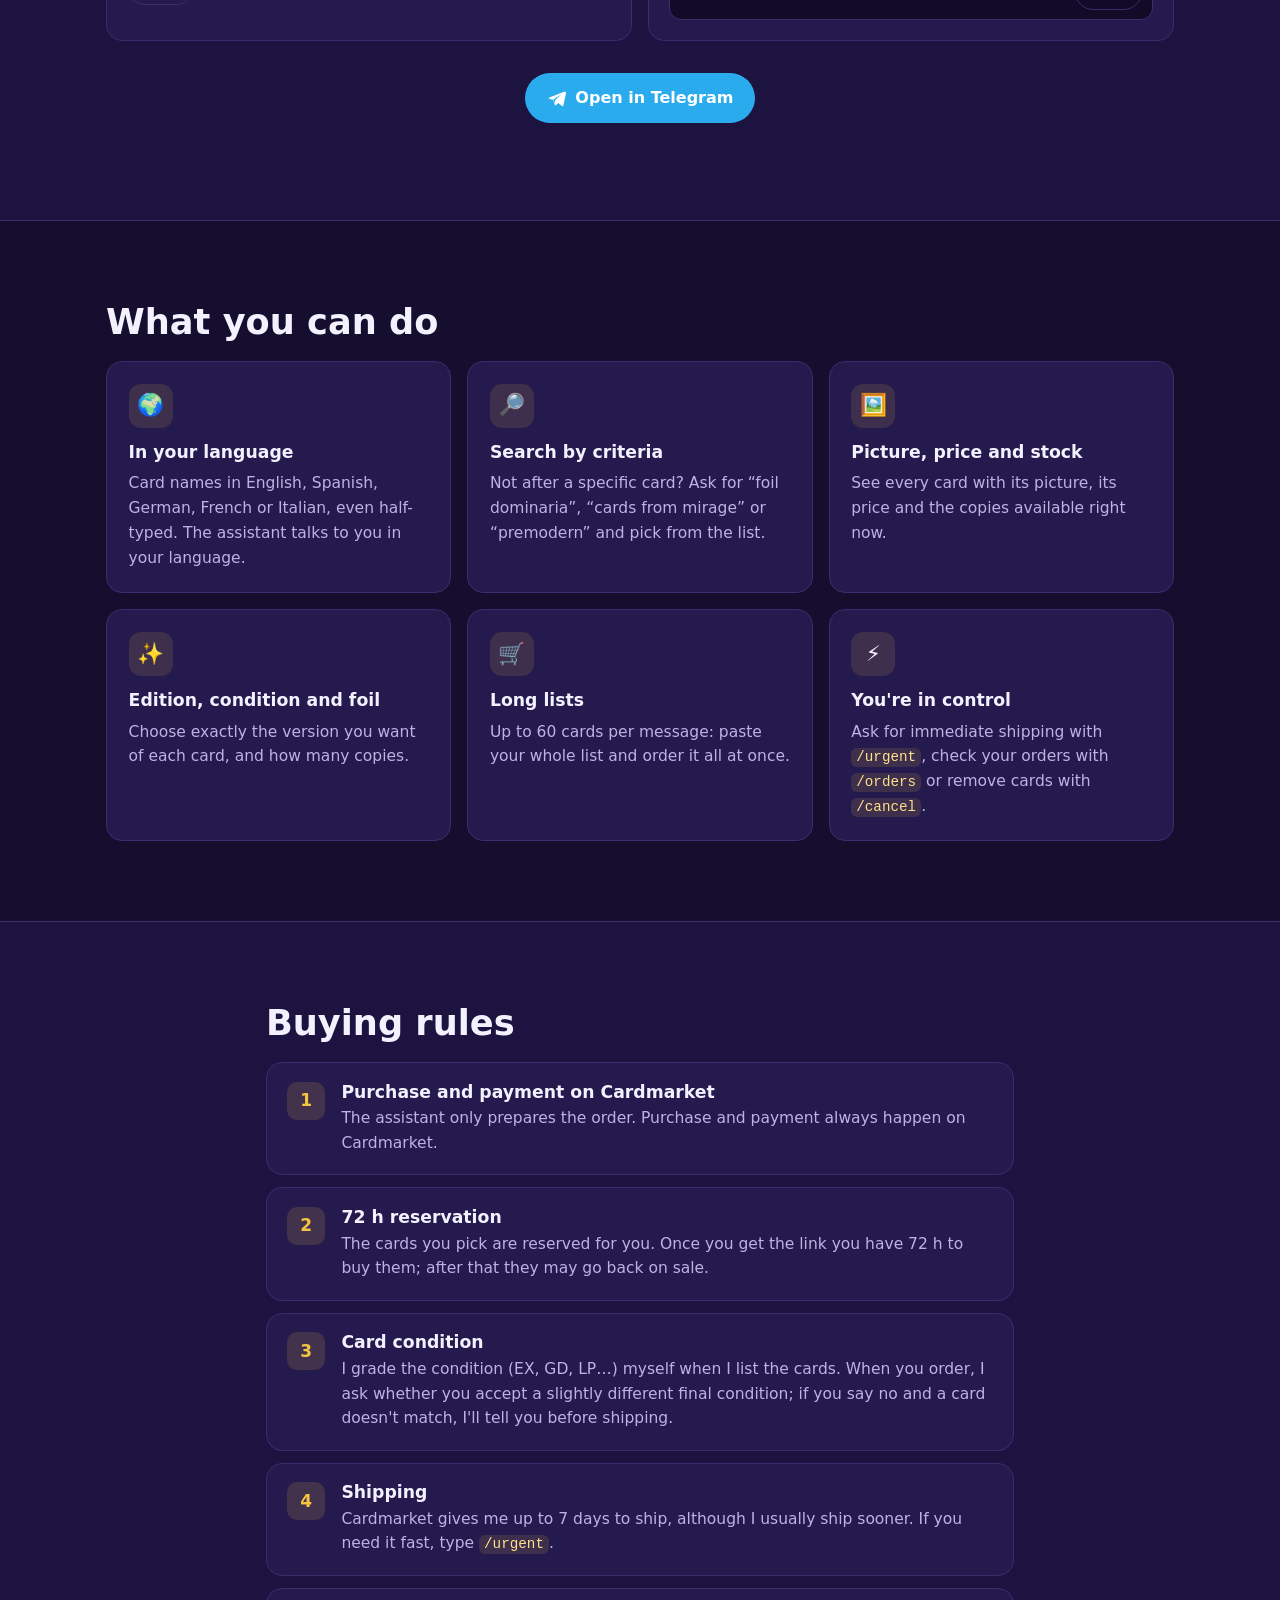
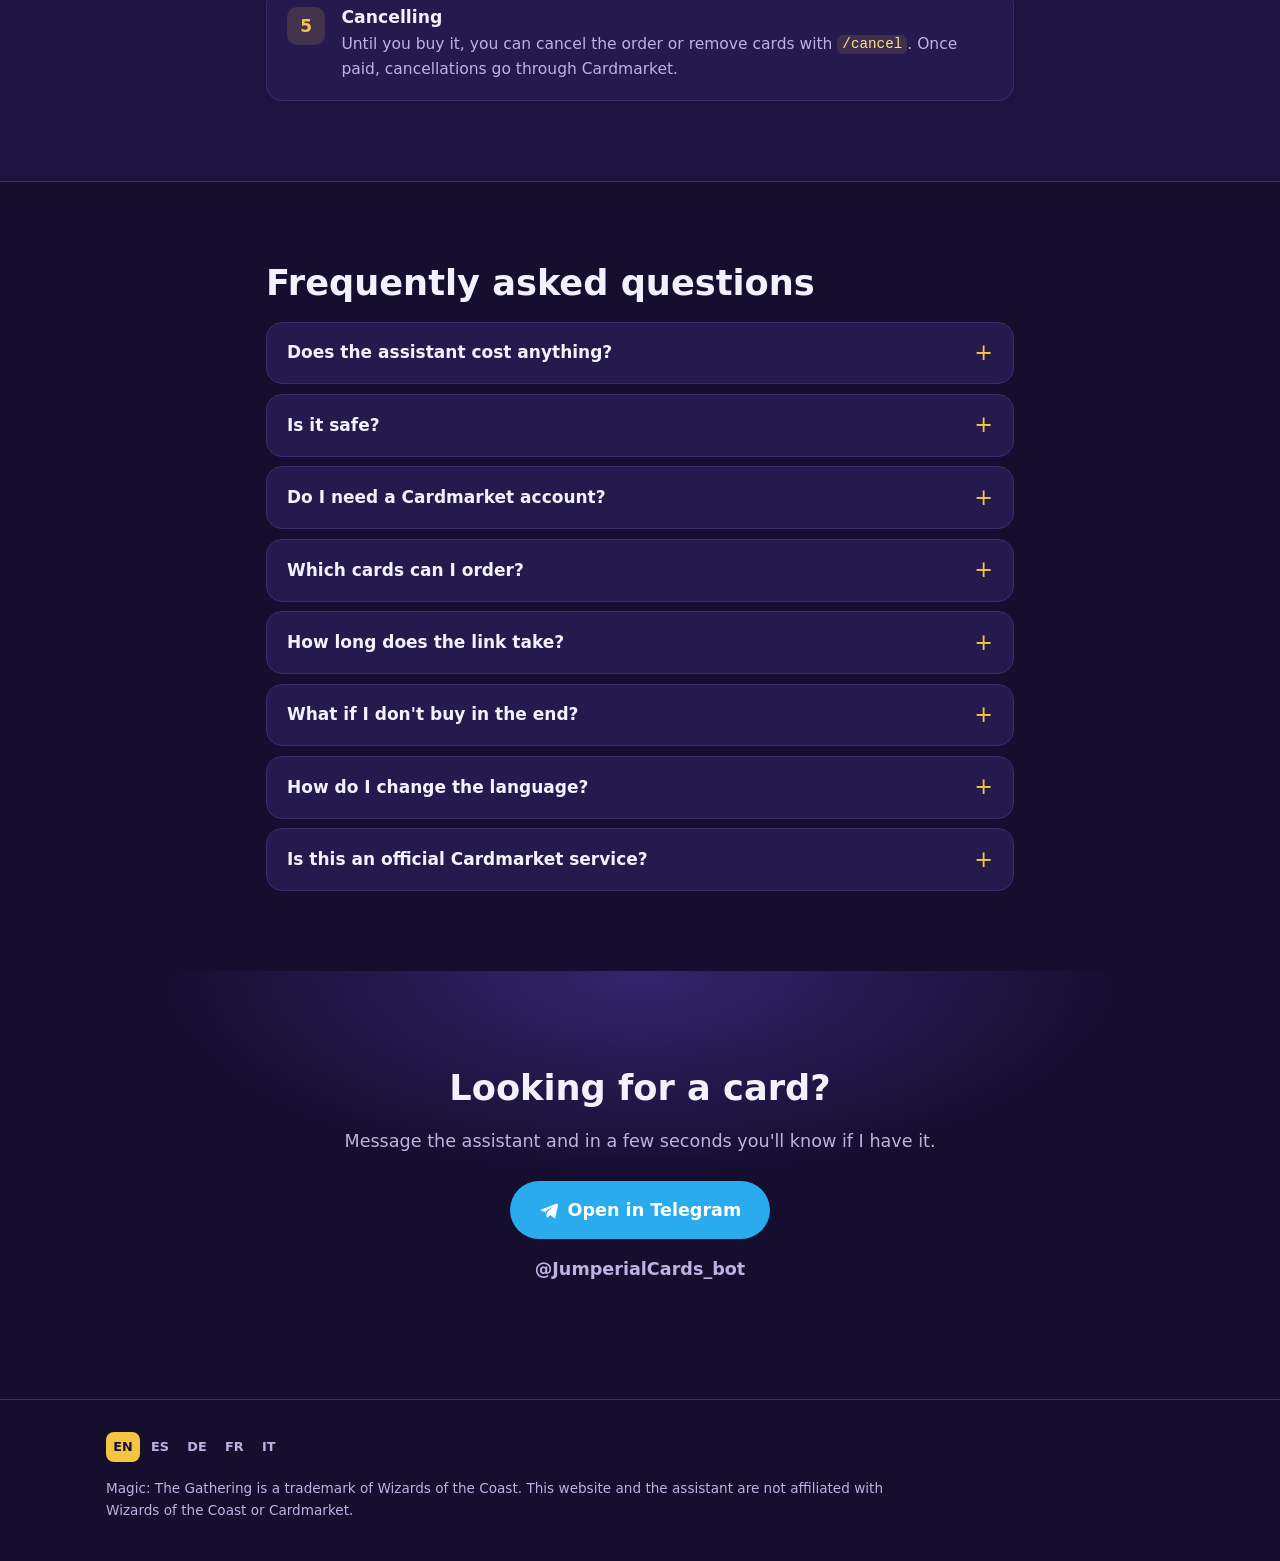
==== commit d076f3d9: "Cartas en alza 2026-11-26" ====
--- a/index.html
+++ b/index.html
@@ -76,7 +76,7 @@
       <p class="eyebrow">🔥 Rising cards · prices of 26 Nov 2026</p>
       <h2>Check out some of the cards available!</h2>
       <p class="sub">Use it to reserve your staples now! These cards from my stock are going up in price on Cardmarket.</p>
-      <ul class="hot-strip"><li class="hot-card foil"><a href="https://t.me/JumperialCards_bot?start=c651382f" rel="noopener" aria-label="Reserve on Telegram: Waterfront District (SNC)"><div class="hot-img"><img src="https://cards.scryfall.io/normal/front/f/c/fc312a16-5c10-4fa6-bd72-97407b7e46b7.jpg" alt="Waterfront District (SNC)" width="488" height="680" loading="lazy" decoding="async"><span class="hot-badge" title="Rise against their average price over the last month">▲ +275%</span><span class="hot-last">Last copy!</span></div><div class="hot-info"><strong>Waterfront District</strong><small>Streets of New Capenna · Foil</small><span class="hot-price"><span>Cardmarket trend</span><b>€25.21</b></span><span class="hot-cta"><svg aria-hidden="true" viewBox="0 0 24 24" width="20" height="20"><path fill="currentColor" d="M21.4 4.1 2.9 11.3c-1.3.5-1.2 1.2-.2 1.5l4.7 1.5 1.8 5.6c.2.6.1.9.8.9.5 0 .7-.2 1-.5l2.3-2.2 4.7 3.5c.9.5 1.5.2 1.7-.8l3.1-14.6c.3-1.3-.5-1.9-1.4-1.5ZM9.6 14.6l-.4 4.1-1.6-5 9.9-6.2-7.9 7.1Z"/></svg>Reserve on Telegram</span></div></a></li><li class="hot-card foil"><a href="https://t.me/JumperialCards_bot?start=c16533f" rel="noopener" aria-label="Reserve on Telegram: Island (10E)"><div class="hot-img"><img src="https://cards.scryfall.io/normal/front/8/a/8a5328db-c55a-488d-b085-fcfa7be184ca.jpg" alt="Island (10E)" width="488" height="680" loading="lazy" decoding="async"><span class="hot-badge" title="Rise against their average price over the last month">▲ +93%</span><span class="hot-last">Last copy!</span></div><div class="hot-info"><strong>Island</strong><small>Tenth Edition · Foil</small><span class="hot-price"><span>Cardmarket trend</span><b>€3.09</b></span><span class="hot-cta"><svg aria-hidden="true" viewBox="0 0 24 24" width="20" height="20"><path fill="currentColor" d="M21.4 4.1 2.9 11.3c-1.3.5-1.2 1.2-.2 1.5l4.7 1.5 1.8 5.6c.2.6.1.9.8.9.5 0 .7-.2 1-.5l2.3-2.2 4.7 3.5c.9.5 1.5.2 1.7-.8l3.1-14.6c.3-1.3-.5-1.9-1.4-1.5ZM9.6 14.6l-.4 4.1-1.6-5 9.9-6.2-7.9 7.1Z"/></svg>Reserve on Telegram</span></div></a></li><li class="hot-card"><a href="https://t.me/JumperialCards_bot?start=c9375" rel="noopener" aria-label="Reserve on Telegram: Bad Moon (5ED)"><div class="hot-img"><img src="https://cards.scryfall.io/normal/front/6/b/6bb6d665-42f5-4f44-8797-16c0351ab3c0.jpg" alt="Bad Moon (5ED)" width="488" height="680" loading="lazy" decoding="async"><span class="hot-badge" title="Rise against their average price over the last month">▲ +84%</span><span class="hot-last">Last copy!</span></div><div class="hot-info"><strong>Bad Moon</strong><small>Fifth Edition</small><span class="hot-price"><span>Cardmarket trend</span><b>€4.39</b></span><span class="hot-cta"><svg aria-hidden="true" viewBox="0 0 24 24" width="20" height="20"><path fill="currentColor" d="M21.4 4.1 2.9 11.3c-1.3.5-1.2 1.2-.2 1.5l4.7 1.5 1.8 5.6c.2.6.1.9.8.9.5 0 .7-.2 1-.5l2.3-2.2 4.7 3.5c.9.5 1.5.2 1.7-.8l3.1-14.6c.3-1.3-.5-1.9-1.4-1.5ZM9.6 14.6l-.4 4.1-1.6-5 9.9-6.2-7.9 7.1Z"/></svg>Reserve on Telegram</span></div></a></li><li class="hot-card"><a href="https://t.me/JumperialCards_bot?start=c250042" rel="noopener" aria-label="Reserve on Telegram: Forest (3ED)"><div class="hot-img"><img src="https://cards.scryfall.io/normal/front/4/d/4d1e4241-42ef-4b51-8f9b-2ab6aca31dbb.jpg" alt="Forest (3ED)" width="488" height="680" loading="lazy" decoding="async"><span class="hot-badge" title="Rise against their average price over the last month">▲ +70%</span></div><div class="hot-info"><strong>Forest</strong><small>WCD 2002: Sim Han How</small><span class="hot-price"><span>Cardmarket trend</span><b>€3.02</b></span><span class="hot-cta"><svg aria-hidden="true" viewBox="0 0 24 24" width="20" height="20"><path fill="currentColor" d="M21.4 4.1 2.9 11.3c-1.3.5-1.2 1.2-.2 1.5l4.7 1.5 1.8 5.6c.2.6.1.9.8.9.5 0 .7-.2 1-.5l2.3-2.2 4.7 3.5c.9.5 1.5.2 1.7-.8l3.1-14.6c.3-1.3-.5-1.9-1.4-1.5ZM9.6 14.6l-.4 4.1-1.6-5 9.9-6.2-7.9 7.1Z"/></svg>Reserve on Telegram</span></div></a></li><li class="hot-card"><a href="https://t.me/JumperialCards_bot?start=c688492" rel="noopener" aria-label="Reserve on Telegram: Pashalik Mons (DMR)"><div class="hot-img"><img src="https://cards.scryfall.io/normal/front/a/6/a62b7671-efde-40b2-9cb1-76339d614d29.jpg" alt="Pashalik Mons (DMR)" width="488" height="680" loading="lazy" decoding="async"><span class="hot-badge" title="Rise against their average price over the last month">▲ +27%</span></div><div class="hot-info"><strong>Pashalik Mons</strong><small>Dominaria Remastered: Extras</small><span class="hot-price"><span>Cardmarket trend</span><b>€4.18</b></span><span class="hot-cta"><svg aria-hidden="true" viewBox="0 0 24 24" width="20" height="20"><path fill="currentColor" d="M21.4 4.1 2.9 11.3c-1.3.5-1.2 1.2-.2 1.5l4.7 1.5 1.8 5.6c.2.6.1.9.8.9.5 0 .7-.2 1-.5l2.3-2.2 4.7 3.5c.9.5 1.5.2 1.7-.8l3.1-14.6c.3-1.3-.5-1.9-1.4-1.5ZM9.6 14.6l-.4 4.1-1.6-5 9.9-6.2-7.9 7.1Z"/></svg>Reserve on Telegram</span></div></a></li><li class="hot-card"><a href="https://t.me/JumperialCards_bot?start=c14662" rel="noopener" aria-label="Reserve on Telegram: Raging Goblin (BRB)"><div class="hot-img"><img src="https://cards.scryfall.io/normal/front/a/b/ab3bbe29-7cfc-4174-aea2-235a6e230836.jpg" alt="Raging Goblin (BRB)" width="488" height="680" loading="lazy" decoding="async"><span class="hot-badge" title="Rise against their average price over the last month">▲ +49%</span><span class="hot-last">Last copy!</span></div><div class="hot-info"><strong>Raging Goblin</strong><small>Battle Royale</small><span class="hot-price"><span>Cardmarket trend</span><b>€3.18</b></span><span class="hot-cta"><svg aria-hidden="true" viewBox="0 0 24 24" width="20" height="20"><path fill="currentColor" d="M21.4 4.1 2.9 11.3c-1.3.5-1.2 1.2-.2 1.5l4.7 1.5 1.8 5.6c.2.6.1.9.8.9.5 0 .7-.2 1-.5l2.3-2.2 4.7 3.5c.9.5 1.5.2 1.7-.8l3.1-14.6c.3-1.3-.5-1.9-1.4-1.5ZM9.6 14.6l-.4 4.1-1.6-5 9.9-6.2-7.9 7.1Z"/></svg>Reserve on Telegram</span></div></a></li><li class="hot-card"><a href="https://t.me/JumperialCards_bot?start=c2219" rel="noopener" aria-label="Reserve on Telegram: Jeska, Warrior Adept (JUD)"><div class="hot-img"><img src="https://cards.scryfall.io/normal/front/1/c/1cf96a59-8b7d-4a5b-adfd-17eeedd95db5.jpg" alt="Jeska, Warrior Adept (JUD)" width="488" height="680" loading="lazy" decoding="async"><span class="hot-badge" title="Rise against their average price over the last month">▲ +23%</span></div><div class="hot-info"><strong>Jeska, Warrior Adept</strong><small>Judgment</small><span class="hot-price"><span>Cardmarket trend</span><b>€1.85</b></span><span class="hot-cta"><svg aria-hidden="true" viewBox="0 0 24 24" width="20" height="20"><path fill="currentColor" d="M21.4 4.1 2.9 11.3c-1.3.5-1.2 1.2-.2 1.5l4.7 1.5 1.8 5.6c.2.6.1.9.8.9.5 0 .7-.2 1-.5l2.3-2.2 4.7 3.5c.9.5 1.5.2 1.7-.8l3.1-14.6c.3-1.3-.5-1.9-1.4-1.5ZM9.6 14.6l-.4 4.1-1.6-5 9.9-6.2-7.9 7.1Z"/></svg>Reserve on Telegram</span></div></a></li><li class="hot-card"><a href="https://t.me/JumperialCards_bot?start=c1103" rel="noopener" aria-label="Reserve on Telegram: Alpha Status (SCG)"><div class="hot-img"><img src="https://cards.scryfall.io/normal/front/f/d/fd210c45-57f3-4d7d-93ba-81fe4298ade3.jpg" alt="Alpha Status (SCG)" width="488" height="680" loading="lazy" decoding="async"><span class="hot-badge" title="Rise against their average price over the last month">▲ +17%</span><span class="hot-last">Last copy!</span></div><div class="hot-info"><strong>Alpha Status</strong><small>Scourge</small><span class="hot-price"><span>Cardmarket trend</span><b>€1.61</b></span><span class="hot-cta"><svg aria-hidden="true" viewBox="0 0 24 24" width="20" height="20"><path fill="currentColor" d="M21.4 4.1 2.9 11.3c-1.3.5-1.2 1.2-.2 1.5l4.7 1.5 1.8 5.6c.2.6.1.9.8.9.5 0 .7-.2 1-.5l2.3-2.2 4.7 3.5c.9.5 1.5.2 1.7-.8l3.1-14.6c.3-1.3-.5-1.9-1.4-1.5ZM9.6 14.6l-.4 4.1-1.6-5 9.9-6.2-7.9 7.1Z"/></svg>Reserve on Telegram</span></div></a></li><li class="hot-card"><a href="https://t.me/JumperialCards_bot?start=c3988" rel="noopener" aria-label="Reserve on Telegram: Keldon Firebombers (PCY)"><div class="hot-img"><img src="https://cards.scryfall.io/normal/front/d/3/d3fc78b5-c259-4c67-810c-99655e72c2da.jpg" alt="Keldon Firebombers (PCY)" width="488" height="680" loading="lazy" decoding="async"><span class="hot-badge" title="Rise against their average price over the last month">▲ +20%</span><span class="hot-last">Last copy!</span></div><div class="hot-info"><strong>Keldon Firebombers</strong><small>Prophecy</small><span class="hot-price"><span>Cardmarket trend</span><b>€1.69</b></span><span class="hot-cta"><svg aria-hidden="true" viewBox="0 0 24 24" width="20" height="20"><path fill="currentColor" d="M21.4 4.1 2.9 11.3c-1.3.5-1.2 1.2-.2 1.5l4.7 1.5 1.8 5.6c.2.6.1.9.8.9.5 0 .7-.2 1-.5l2.3-2.2 4.7 3.5c.9.5 1.5.2 1.7-.8l3.1-14.6c.3-1.3-.5-1.9-1.4-1.5ZM9.6 14.6l-.4 4.1-1.6-5 9.9-6.2-7.9 7.1Z"/></svg>Reserve on Telegram</span></div></a></li><li class="hot-card"><a href="https://t.me/JumperialCards_bot?start=c608626" rel="noopener" aria-label="Reserve on Telegram: Shorikai, Genesis Engine (NEC)"><div class="hot-img"><img src="https://cards.scryfall.io/normal/front/9/6/969ac7dd-f3aa-4888-9ff0-d16a31b5e7a9.jpg" alt="Shorikai, Genesis Engine (NEC)" width="488" height="680" loading="lazy" decoding="async"><span class="hot-badge" title="Rise against their average price over the last month">▲ +17%</span><span class="hot-last">Last copy!</span></div><div class="hot-info"><strong>Shorikai, Genesis Engine</strong><small>Commander: Kamigawa: Neon Dynasty</small><span class="hot-price"><span>Cardmarket trend</span><b>€3.82</b></span><span class="hot-cta"><svg aria-hidden="true" viewBox="0 0 24 24" width="20" height="20"><path fill="currentColor" d="M21.4 4.1 2.9 11.3c-1.3.5-1.2 1.2-.2 1.5l4.7 1.5 1.8 5.6c.2.6.1.9.8.9.5 0 .7-.2 1-.5l2.3-2.2 4.7 3.5c.9.5 1.5.2 1.7-.8l3.1-14.6c.3-1.3-.5-1.9-1.4-1.5ZM9.6 14.6l-.4 4.1-1.6-5 9.9-6.2-7.9 7.1Z"/></svg>Reserve on Telegram</span></div></a></li><li class="hot-card"><a href="https://t.me/JumperialCards_bot?start=c19102" rel="noopener" aria-label="Reserve on Telegram: Crimson Wisps (SHM)"><div class="hot-img"><img src="https://cards.scryfall.io/normal/front/a/6/a65c81ff-fc5d-4191-93fb-52eb806457b7.jpg" alt="Crimson Wisps (SHM)" width="488" height="680" loading="lazy" decoding="async"><span class="hot-badge" title="Rise against their average price over the last month">▲ +17%</span></div><div class="hot-info"><strong>Crimson Wisps</strong><small>Shadowmoor</small><span class="hot-price"><span>Cardmarket trend</span><b>€1.32</b></span><span class="hot-cta"><svg aria-hidden="true" viewBox="0 0 24 24" width="20" height="20"><path fill="currentColor" d="M21.4 4.1 2.9 11.3c-1.3.5-1.2 1.2-.2 1.5l4.7 1.5 1.8 5.6c.2.6.1.9.8.9.5 0 .7-.2 1-.5l2.3-2.2 4.7 3.5c.9.5 1.5.2 1.7-.8l3.1-14.6c.3-1.3-.5-1.9-1.4-1.5ZM9.6 14.6l-.4 4.1-1.6-5 9.9-6.2-7.9 7.1Z"/></svg>Reserve on Telegram</span></div></a></li><li class="hot-card"><a href="https://t.me/JumperialCards_bot?start=c546761" rel="noopener" aria-label="Reserve on Telegram: Heartwood Storyteller (TSR)"><div class="hot-img"><img src="https://cards.scryfall.io/normal/front/7/a/7a5e2f7a-8cfe-4d1b-a68d-7e6d8d10bd27.jpg" alt="Heartwood Storyteller (TSR)" width="488" height="680" loading="lazy" decoding="async"><span class="hot-badge" title="Rise against their average price over the last month">▲ +36%</span><span class="hot-last">Last copy!</span></div><div class="hot-info"><strong>Heartwood Storyteller</strong><small>Time Spiral Remastered</small><span class="hot-price"><span>Cardmarket trend</span><b>€2.43</b></span><span class="hot-cta"><svg aria-hidden="true" viewBox="0 0 24 24" width="20" height="20"><path fill="currentColor" d="M21.4 4.1 2.9 11.3c-1.3.5-1.2 1.2-.2 1.5l4.7 1.5 1.8 5.6c.2.6.1.9.8.9.5 0 .7-.2 1-.5l2.3-2.2 4.7 3.5c.9.5 1.5.2 1.7-.8l3.1-14.6c.3-1.3-.5-1.9-1.4-1.5ZM9.6 14.6l-.4 4.1-1.6-5 9.9-6.2-7.9 7.1Z"/></svg>Reserve on Telegram</span></div></a></li></ul>
+      <ul class="hot-strip"><li class="hot-card foil"><a href="https://t.me/JumperialCards_bot?start=c651382f" rel="noopener" aria-label="Reserve on Telegram: Waterfront District (SNC)"><div class="hot-img"><img src="https://cards.scryfall.io/normal/front/f/c/fc312a16-5c10-4fa6-bd72-97407b7e46b7.jpg" alt="Waterfront District (SNC)" width="488" height="680" loading="lazy" decoding="async"><span class="hot-badge" title="Rise against their average price over the last month">▲ +275%</span><span class="hot-last">Last copy!</span></div><div class="hot-info"><strong>Waterfront District</strong><small>Streets of New Capenna · Foil</small><span class="hot-price"><span>Cardmarket trend</span><b>€25.21</b></span><span class="hot-cta"><svg aria-hidden="true" viewBox="0 0 24 24" width="20" height="20"><path fill="currentColor" d="M21.4 4.1 2.9 11.3c-1.3.5-1.2 1.2-.2 1.5l4.7 1.5 1.8 5.6c.2.6.1.9.8.9.5 0 .7-.2 1-.5l2.3-2.2 4.7 3.5c.9.5 1.5.2 1.7-.8l3.1-14.6c.3-1.3-.5-1.9-1.4-1.5ZM9.6 14.6l-.4 4.1-1.6-5 9.9-6.2-7.9 7.1Z"/></svg>Reserve on Telegram</span></div></a></li><li class="hot-card foil"><a href="https://t.me/JumperialCards_bot?start=c16533f" rel="noopener" aria-label="Reserve on Telegram: Island (10E)"><div class="hot-img"><img src="https://cards.scryfall.io/normal/front/8/a/8a5328db-c55a-488d-b085-fcfa7be184ca.jpg" alt="Island (10E)" width="488" height="680" loading="lazy" decoding="async"><span class="hot-badge" title="Rise against their average price over the last month">▲ +93%</span><span class="hot-last">Last copy!</span></div><div class="hot-info"><strong>Island</strong><small>Tenth Edition · Foil</small><span class="hot-price"><span>Cardmarket trend</span><b>€3.09</b></span><span class="hot-cta"><svg aria-hidden="true" viewBox="0 0 24 24" width="20" height="20"><path fill="currentColor" d="M21.4 4.1 2.9 11.3c-1.3.5-1.2 1.2-.2 1.5l4.7 1.5 1.8 5.6c.2.6.1.9.8.9.5 0 .7-.2 1-.5l2.3-2.2 4.7 3.5c.9.5 1.5.2 1.7-.8l3.1-14.6c.3-1.3-.5-1.9-1.4-1.5ZM9.6 14.6l-.4 4.1-1.6-5 9.9-6.2-7.9 7.1Z"/></svg>Reserve on Telegram</span></div></a></li><li class="hot-card"><a href="https://t.me/JumperialCards_bot?start=c9375" rel="noopener" aria-label="Reserve on Telegram: Bad Moon (5ED)"><div class="hot-img"><img src="https://cards.scryfall.io/normal/front/6/b/6bb6d665-42f5-4f44-8797-16c0351ab3c0.jpg" alt="Bad Moon (5ED)" width="488" height="680" loading="lazy" decoding="async"><span class="hot-badge" title="Rise against their average price over the last month">▲ +84%</span><span class="hot-last">Last copy!</span></div><div class="hot-info"><strong>Bad Moon</strong><small>Fifth Edition</small><span class="hot-price"><span>Cardmarket trend</span><b>€4.39</b></span><span class="hot-cta"><svg aria-hidden="true" viewBox="0 0 24 24" width="20" height="20"><path fill="currentColor" d="M21.4 4.1 2.9 11.3c-1.3.5-1.2 1.2-.2 1.5l4.7 1.5 1.8 5.6c.2.6.1.9.8.9.5 0 .7-.2 1-.5l2.3-2.2 4.7 3.5c.9.5 1.5.2 1.7-.8l3.1-14.6c.3-1.3-.5-1.9-1.4-1.5ZM9.6 14.6l-.4 4.1-1.6-5 9.9-6.2-7.9 7.1Z"/></svg>Reserve on Telegram</span></div></a></li><li class="hot-card"><a href="https://t.me/JumperialCards_bot?start=c250042" rel="noopener" aria-label="Reserve on Telegram: Forest (3ED)"><div class="hot-img"><img src="https://cards.scryfall.io/normal/front/4/d/4d1e4241-42ef-4b51-8f9b-2ab6aca31dbb.jpg" alt="Forest (3ED)" width="488" height="680" loading="lazy" decoding="async"><span class="hot-badge" title="Rise against their average price over the last month">▲ +70%</span></div><div class="hot-info"><strong>Forest</strong><small>WCD 2002: Sim Han How</small><span class="hot-price"><span>Cardmarket trend</span><b>€3.02</b></span><span class="hot-cta"><svg aria-hidden="true" viewBox="0 0 24 24" width="20" height="20"><path fill="currentColor" d="M21.4 4.1 2.9 11.3c-1.3.5-1.2 1.2-.2 1.5l4.7 1.5 1.8 5.6c.2.6.1.9.8.9.5 0 .7-.2 1-.5l2.3-2.2 4.7 3.5c.9.5 1.5.2 1.7-.8l3.1-14.6c.3-1.3-.5-1.9-1.4-1.5ZM9.6 14.6l-.4 4.1-1.6-5 9.9-6.2-7.9 7.1Z"/></svg>Reserve on Telegram</span></div></a></li><li class="hot-card foil"><a href="https://t.me/JumperialCards_bot?start=c13227f" rel="noopener" aria-label="Reserve on Telegram: Orzhova, the Church of Deals (GPT)"><div class="hot-img"><img src="https://cards.scryfall.io/normal/front/9/0/9015cc09-56c9-4d8f-b241-a0cfaec7e1f1.jpg" alt="Orzhova, the Church of Deals (GPT)" width="488" height="680" loading="lazy" decoding="async"><span class="hot-badge" title="Rise against their average price over the last month">▲ +58%</span><span class="hot-last">Last copy!</span></div><div class="hot-info"><strong>Orzhova, the Church of Deals</strong><small>Guildpact · Foil</small><span class="hot-price"><span>Cardmarket trend</span><b>€1.68</b></span><span class="hot-cta"><svg aria-hidden="true" viewBox="0 0 24 24" width="20" height="20"><path fill="currentColor" d="M21.4 4.1 2.9 11.3c-1.3.5-1.2 1.2-.2 1.5l4.7 1.5 1.8 5.6c.2.6.1.9.8.9.5 0 .7-.2 1-.5l2.3-2.2 4.7 3.5c.9.5 1.5.2 1.7-.8l3.1-14.6c.3-1.3-.5-1.9-1.4-1.5ZM9.6 14.6l-.4 4.1-1.6-5 9.9-6.2-7.9 7.1Z"/></svg>Reserve on Telegram</span></div></a></li><li class="hot-card"><a href="https://t.me/JumperialCards_bot?start=c688492" rel="noopener" aria-label="Reserve on Telegram: Pashalik Mons (DMR)"><div class="hot-img"><img src="https://cards.scryfall.io/normal/front/a/6/a62b7671-efde-40b2-9cb1-76339d614d29.jpg" alt="Pashalik Mons (DMR)" width="488" height="680" loading="lazy" decoding="async"><span class="hot-badge" title="Rise against their average price over the last month">▲ +27%</span></div><div class="hot-info"><strong>Pashalik Mons</strong><small>Dominaria Remastered: Extras</small><span class="hot-price"><span>Cardmarket trend</span><b>€4.18</b></span><span class="hot-cta"><svg aria-hidden="true" viewBox="0 0 24 24" width="20" height="20"><path fill="currentColor" d="M21.4 4.1 2.9 11.3c-1.3.5-1.2 1.2-.2 1.5l4.7 1.5 1.8 5.6c.2.6.1.9.8.9.5 0 .7-.2 1-.5l2.3-2.2 4.7 3.5c.9.5 1.5.2 1.7-.8l3.1-14.6c.3-1.3-.5-1.9-1.4-1.5ZM9.6 14.6l-.4 4.1-1.6-5 9.9-6.2-7.9 7.1Z"/></svg>Reserve on Telegram</span></div></a></li><li class="hot-card"><a href="https://t.me/JumperialCards_bot?start=c14662" rel="noopener" aria-label="Reserve on Telegram: Raging Goblin (BRB)"><div class="hot-img"><img src="https://cards.scryfall.io/normal/front/a/b/ab3bbe29-7cfc-4174-aea2-235a6e230836.jpg" alt="Raging Goblin (BRB)" width="488" height="680" loading="lazy" decoding="async"><span class="hot-badge" title="Rise against their average price over the last month">▲ +49%</span><span class="hot-last">Last copy!</span></div><div class="hot-info"><strong>Raging Goblin</strong><small>Battle Royale</small><span class="hot-price"><span>Cardmarket trend</span><b>€3.18</b></span><span class="hot-cta"><svg aria-hidden="true" viewBox="0 0 24 24" width="20" height="20"><path fill="currentColor" d="M21.4 4.1 2.9 11.3c-1.3.5-1.2 1.2-.2 1.5l4.7 1.5 1.8 5.6c.2.6.1.9.8.9.5 0 .7-.2 1-.5l2.3-2.2 4.7 3.5c.9.5 1.5.2 1.7-.8l3.1-14.6c.3-1.3-.5-1.9-1.4-1.5ZM9.6 14.6l-.4 4.1-1.6-5 9.9-6.2-7.9 7.1Z"/></svg>Reserve on Telegram</span></div></a></li><li class="hot-card"><a href="https://t.me/JumperialCards_bot?start=c2219" rel="noopener" aria-label="Reserve on Telegram: Jeska, Warrior Adept (JUD)"><div class="hot-img"><img src="https://cards.scryfall.io/normal/front/1/c/1cf96a59-8b7d-4a5b-adfd-17eeedd95db5.jpg" alt="Jeska, Warrior Adept (JUD)" width="488" height="680" loading="lazy" decoding="async"><span class="hot-badge" title="Rise against their average price over the last month">▲ +23%</span></div><div class="hot-info"><strong>Jeska, Warrior Adept</strong><small>Judgment</small><span class="hot-price"><span>Cardmarket trend</span><b>€1.85</b></span><span class="hot-cta"><svg aria-hidden="true" viewBox="0 0 24 24" width="20" height="20"><path fill="currentColor" d="M21.4 4.1 2.9 11.3c-1.3.5-1.2 1.2-.2 1.5l4.7 1.5 1.8 5.6c.2.6.1.9.8.9.5 0 .7-.2 1-.5l2.3-2.2 4.7 3.5c.9.5 1.5.2 1.7-.8l3.1-14.6c.3-1.3-.5-1.9-1.4-1.5ZM9.6 14.6l-.4 4.1-1.6-5 9.9-6.2-7.9 7.1Z"/></svg>Reserve on Telegram</span></div></a></li><li class="hot-card"><a href="https://t.me/JumperialCards_bot?start=c1103" rel="noopener" aria-label="Reserve on Telegram: Alpha Status (SCG)"><div class="hot-img"><img src="https://cards.scryfall.io/normal/front/f/d/fd210c45-57f3-4d7d-93ba-81fe4298ade3.jpg" alt="Alpha Status (SCG)" width="488" height="680" loading="lazy" decoding="async"><span class="hot-badge" title="Rise against their average price over the last month">▲ +17%</span><span class="hot-last">Last copy!</span></div><div class="hot-info"><strong>Alpha Status</strong><small>Scourge</small><span class="hot-price"><span>Cardmarket trend</span><b>€1.61</b></span><span class="hot-cta"><svg aria-hidden="true" viewBox="0 0 24 24" width="20" height="20"><path fill="currentColor" d="M21.4 4.1 2.9 11.3c-1.3.5-1.2 1.2-.2 1.5l4.7 1.5 1.8 5.6c.2.6.1.9.8.9.5 0 .7-.2 1-.5l2.3-2.2 4.7 3.5c.9.5 1.5.2 1.7-.8l3.1-14.6c.3-1.3-.5-1.9-1.4-1.5ZM9.6 14.6l-.4 4.1-1.6-5 9.9-6.2-7.9 7.1Z"/></svg>Reserve on Telegram</span></div></a></li><li class="hot-card"><a href="https://t.me/JumperialCards_bot?start=c3988" rel="noopener" aria-label="Reserve on Telegram: Keldon Firebombers (PCY)"><div class="hot-img"><img src="https://cards.scryfall.io/normal/front/d/3/d3fc78b5-c259-4c67-810c-99655e72c2da.jpg" alt="Keldon Firebombers (PCY)" width="488" height="680" loading="lazy" decoding="async"><span class="hot-badge" title="Rise against their average price over the last month">▲ +20%</span><span class="hot-last">Last copy!</span></div><div class="hot-info"><strong>Keldon Firebombers</strong><small>Prophecy</small><span class="hot-price"><span>Cardmarket trend</span><b>€1.69</b></span><span class="hot-cta"><svg aria-hidden="true" viewBox="0 0 24 24" width="20" height="20"><path fill="currentColor" d="M21.4 4.1 2.9 11.3c-1.3.5-1.2 1.2-.2 1.5l4.7 1.5 1.8 5.6c.2.6.1.9.8.9.5 0 .7-.2 1-.5l2.3-2.2 4.7 3.5c.9.5 1.5.2 1.7-.8l3.1-14.6c.3-1.3-.5-1.9-1.4-1.5ZM9.6 14.6l-.4 4.1-1.6-5 9.9-6.2-7.9 7.1Z"/></svg>Reserve on Telegram</span></div></a></li><li class="hot-card"><a href="https://t.me/JumperialCards_bot?start=c7877" rel="noopener" aria-label="Reserve on Telegram: Soldevi Adnate (ALL)"><div class="hot-img"><img src="https://cards.scryfall.io/normal/front/8/b/8b2651b0-1ab2-4d7e-834f-7505797da474.jpg" alt="Soldevi Adnate (ALL)" width="488" height="680" loading="lazy" decoding="async"><span class="hot-badge" title="Rise against their average price over the last month">▲ +24%</span><span class="hot-last">Last copy!</span></div><div class="hot-info"><strong>Soldevi Adnate</strong><small>Alliances</small><span class="hot-price"><span>Cardmarket trend</span><b>€1.39</b></span><span class="hot-cta"><svg aria-hidden="true" viewBox="0 0 24 24" width="20" height="20"><path fill="currentColor" d="M21.4 4.1 2.9 11.3c-1.3.5-1.2 1.2-.2 1.5l4.7 1.5 1.8 5.6c.2.6.1.9.8.9.5 0 .7-.2 1-.5l2.3-2.2 4.7 3.5c.9.5 1.5.2 1.7-.8l3.1-14.6c.3-1.3-.5-1.9-1.4-1.5ZM9.6 14.6l-.4 4.1-1.6-5 9.9-6.2-7.9 7.1Z"/></svg>Reserve on Telegram</span></div></a></li><li class="hot-card"><a href="https://t.me/JumperialCards_bot?start=c608626" rel="noopener" aria-label="Reserve on Telegram: Shorikai, Genesis Engine (NEC)"><div class="hot-img"><img src="https://cards.scryfall.io/normal/front/9/6/969ac7dd-f3aa-4888-9ff0-d16a31b5e7a9.jpg" alt="Shorikai, Genesis Engine (NEC)" width="488" height="680" loading="lazy" decoding="async"><span class="hot-badge" title="Rise against their average price over the last month">▲ +17%</span><span class="hot-last">Last copy!</span></div><div class="hot-info"><strong>Shorikai, Genesis Engine</strong><small>Commander: Kamigawa: Neon Dynasty</small><span class="hot-price"><span>Cardmarket trend</span><b>€3.82</b></span><span class="hot-cta"><svg aria-hidden="true" viewBox="0 0 24 24" width="20" height="20"><path fill="currentColor" d="M21.4 4.1 2.9 11.3c-1.3.5-1.2 1.2-.2 1.5l4.7 1.5 1.8 5.6c.2.6.1.9.8.9.5 0 .7-.2 1-.5l2.3-2.2 4.7 3.5c.9.5 1.5.2 1.7-.8l3.1-14.6c.3-1.3-.5-1.9-1.4-1.5ZM9.6 14.6l-.4 4.1-1.6-5 9.9-6.2-7.9 7.1Z"/></svg>Reserve on Telegram</span></div></a></li></ul>
       <p class="center"><a class="btn btn-tg" href="https://t.me/JumperialCards_bot?start=trending" rel="noopener"><svg aria-hidden="true" viewBox="0 0 24 24" width="20" height="20"><path fill="currentColor" d="M21.4 4.1 2.9 11.3c-1.3.5-1.2 1.2-.2 1.5l4.7 1.5 1.8 5.6c.2.6.1.9.8.9.5 0 .7-.2 1-.5l2.3-2.2 4.7 3.5c.9.5 1.5.2 1.7-.8l3.1-14.6c.3-1.3-.5-1.9-1.4-1.5ZM9.6 14.6l-.4 4.1-1.6-5 9.9-6.2-7.9 7.1Z"/></svg>See all rising cards</a></p>
       <p class="hot-note">Indicative prices based on the Cardmarket trend of 26 Nov 2026; you&#x27;ll see the final price on Cardmarket at checkout. Market signals: Cardmarket and MTGStocks.</p>
     </div>
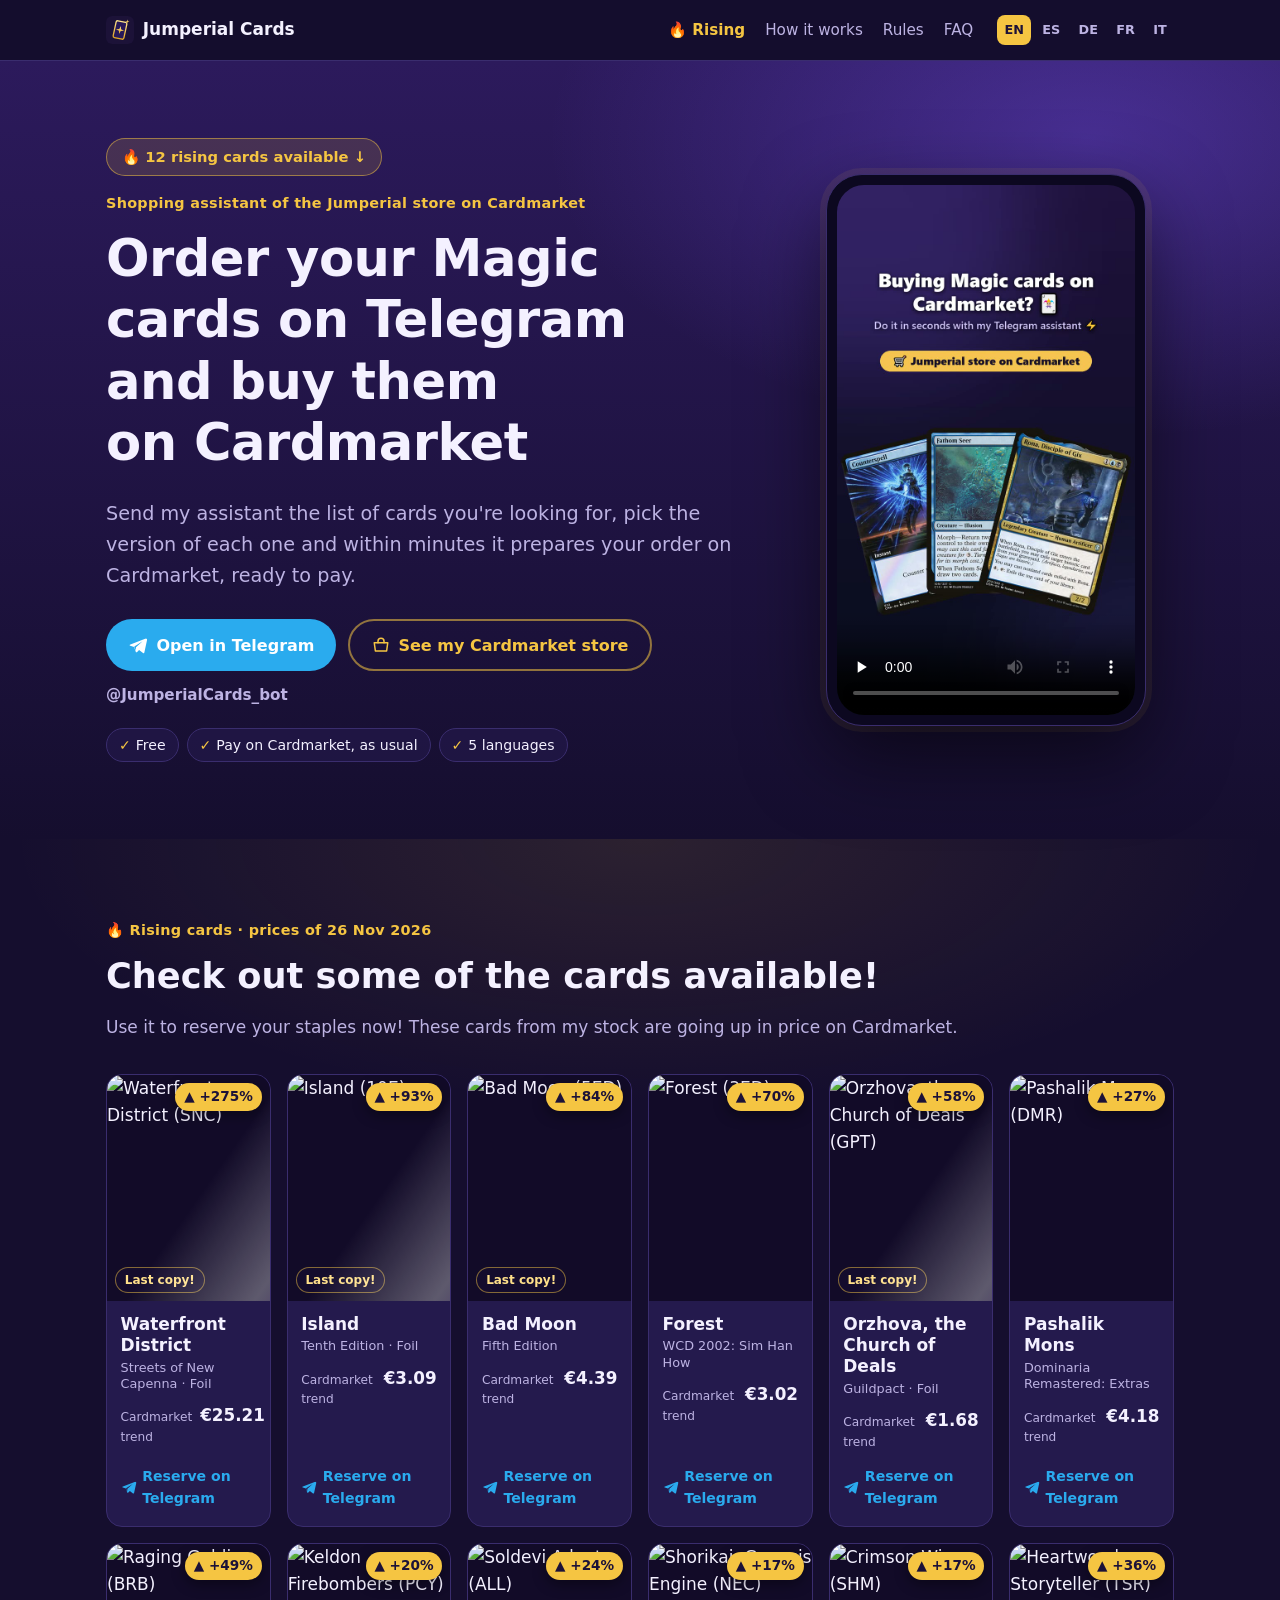
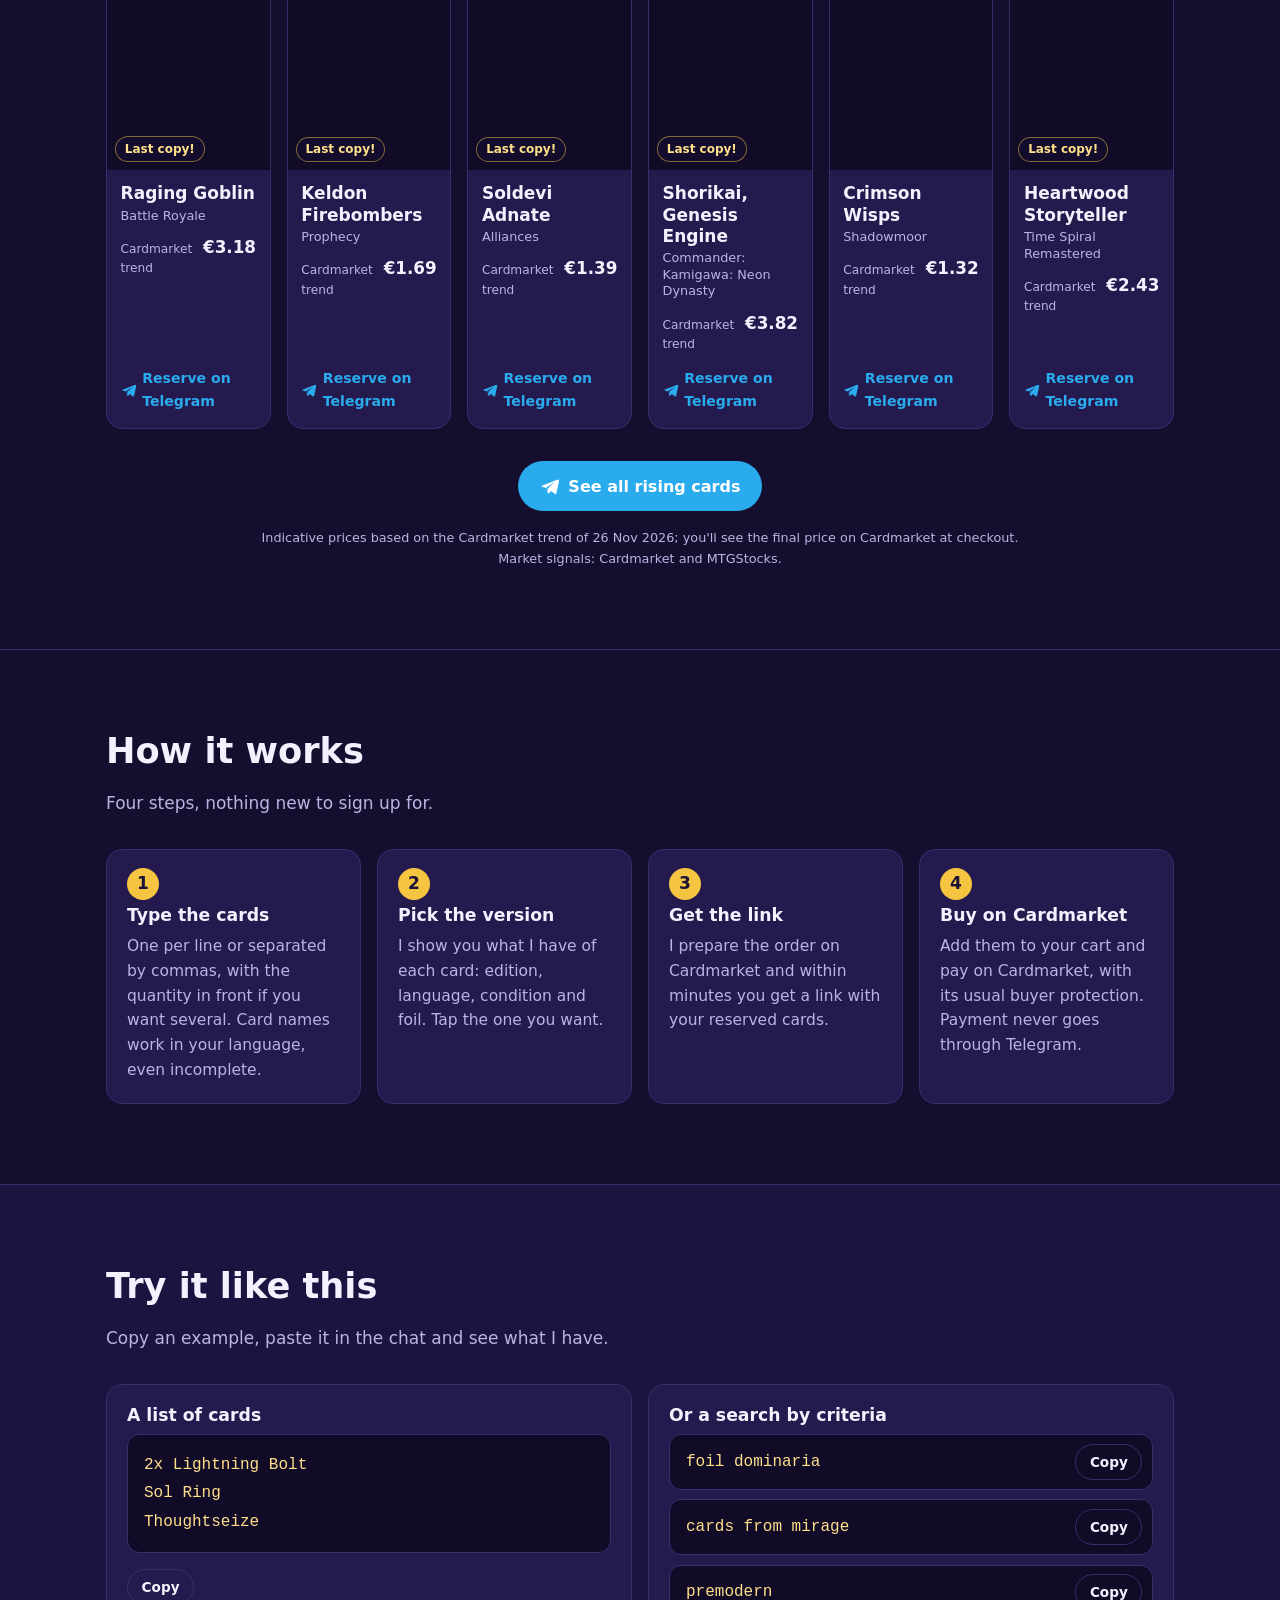
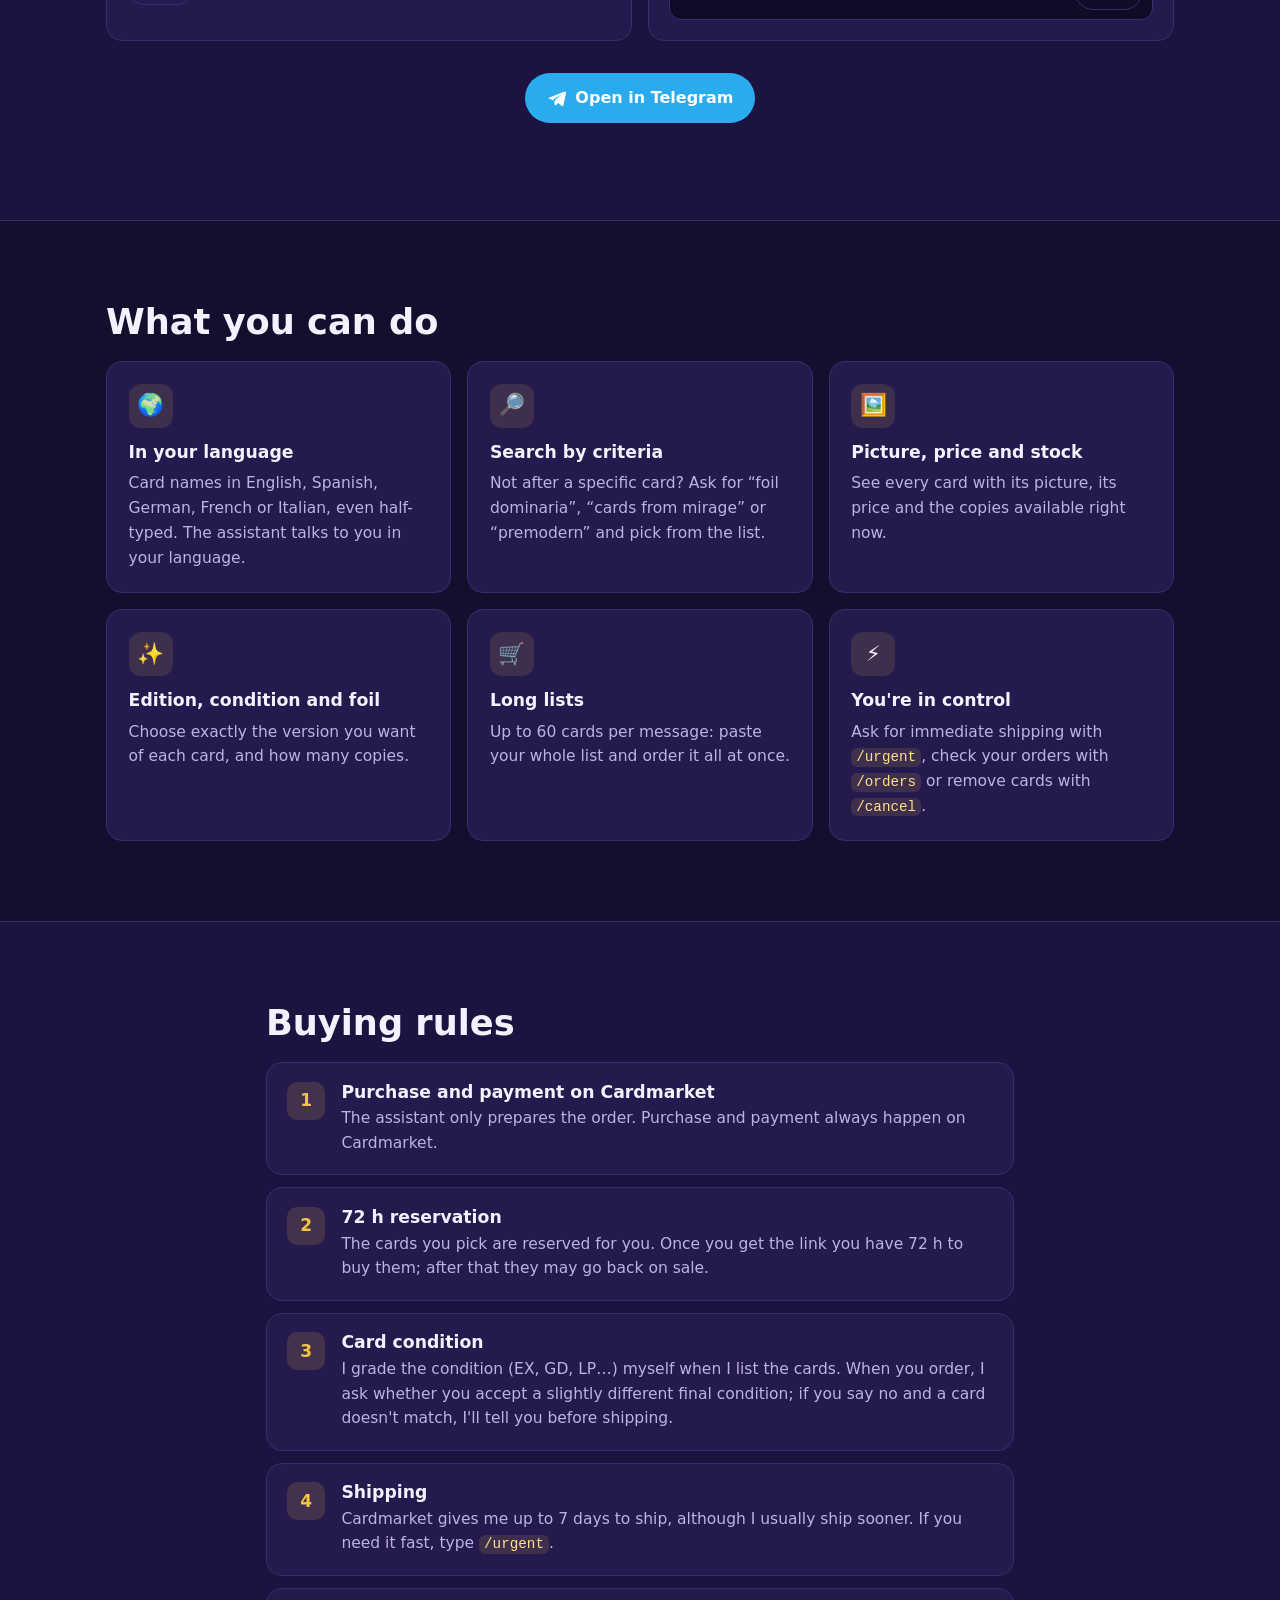
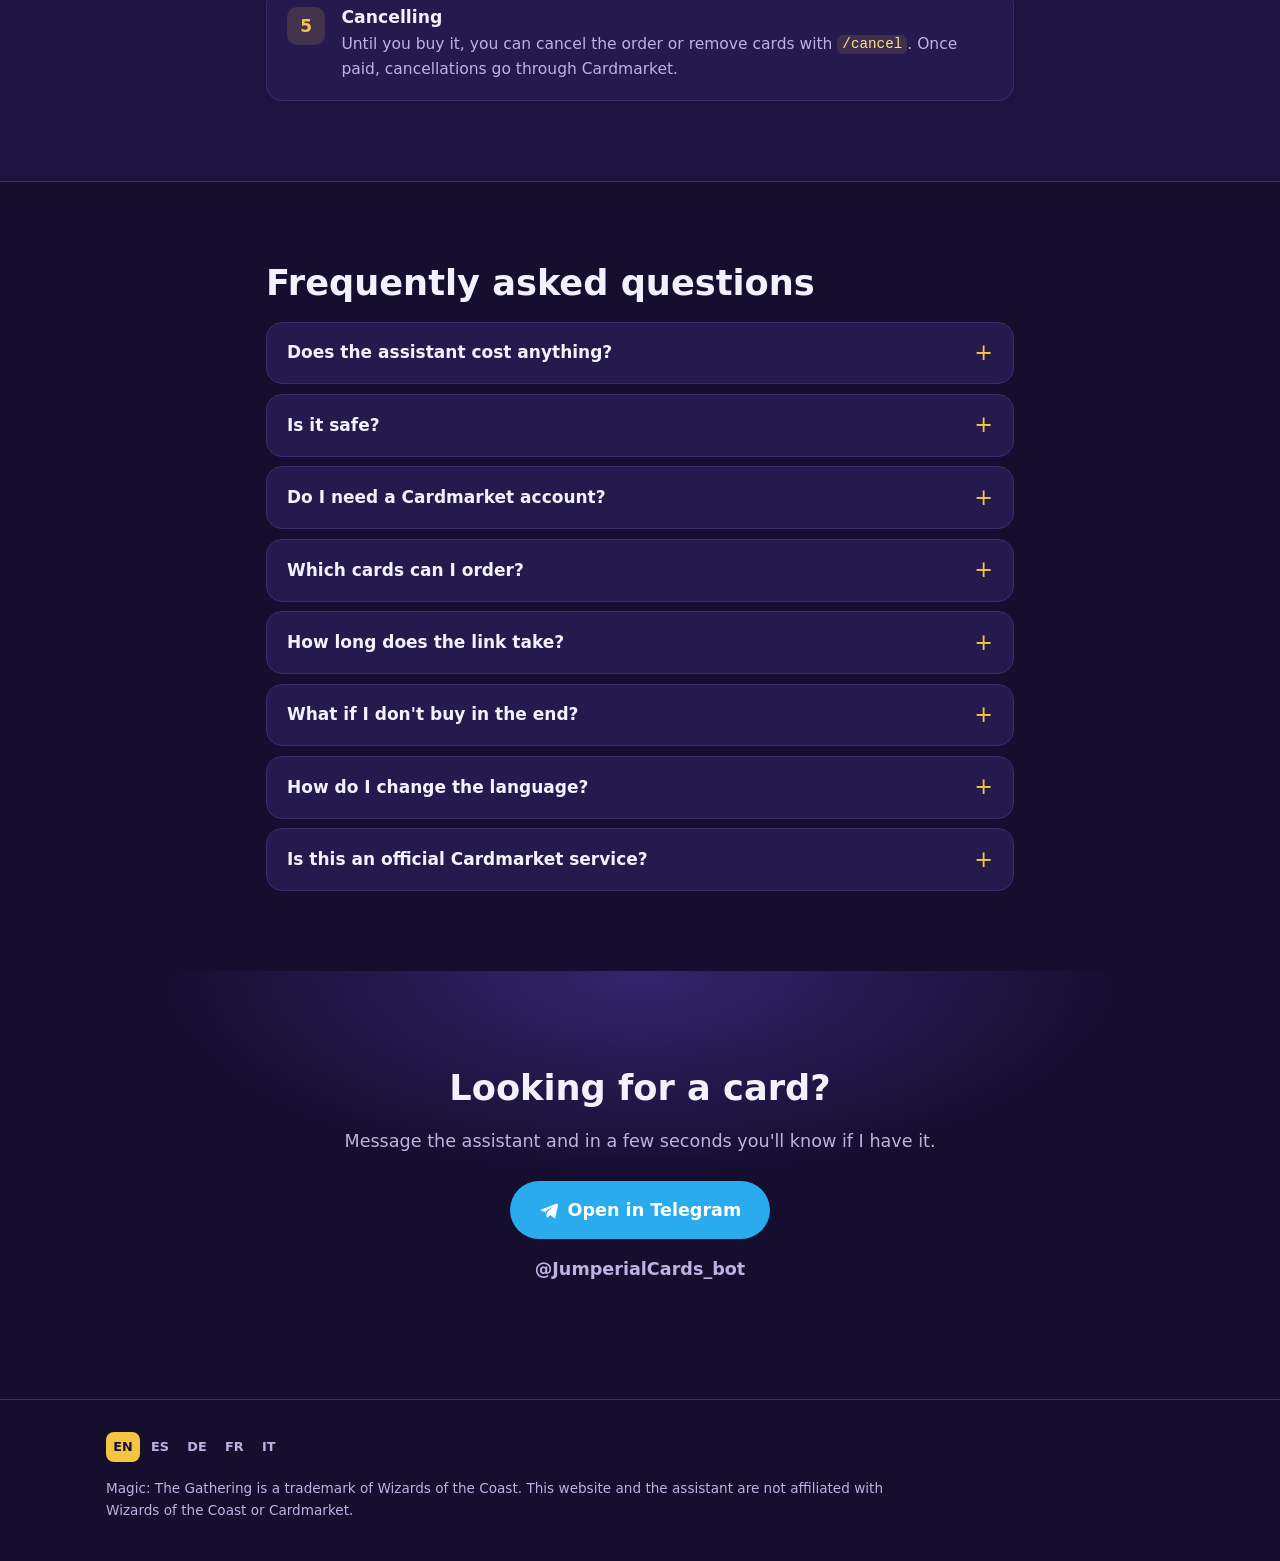
==== commit 2f4f15df: "Cartas en alza 2026-11-27" ====
--- a/index.html
+++ b/index.html
@@ -76,7 +76,7 @@
       <p class="eyebrow">🔥 Rising cards · prices of 26 Nov 2026</p>
       <h2>Check out some of the cards available!</h2>
       <p class="sub">Use it to reserve your staples now! These cards from my stock are going up in price on Cardmarket.</p>
-      <ul class="hot-strip"><li class="hot-card foil"><a href="https://t.me/JumperialCards_bot?start=c651382f" rel="noopener" aria-label="Reserve on Telegram: Waterfront District (SNC)"><div class="hot-img"><img src="https://cards.scryfall.io/normal/front/f/c/fc312a16-5c10-4fa6-bd72-97407b7e46b7.jpg" alt="Waterfront District (SNC)" width="488" height="680" loading="lazy" decoding="async"><span class="hot-badge" title="Rise against their average price over the last month">▲ +275%</span><span class="hot-last">Last copy!</span></div><div class="hot-info"><strong>Waterfront District</strong><small>Streets of New Capenna · Foil</small><span class="hot-price"><span>Cardmarket trend</span><b>€25.21</b></span><span class="hot-cta"><svg aria-hidden="true" viewBox="0 0 24 24" width="20" height="20"><path fill="currentColor" d="M21.4 4.1 2.9 11.3c-1.3.5-1.2 1.2-.2 1.5l4.7 1.5 1.8 5.6c.2.6.1.9.8.9.5 0 .7-.2 1-.5l2.3-2.2 4.7 3.5c.9.5 1.5.2 1.7-.8l3.1-14.6c.3-1.3-.5-1.9-1.4-1.5ZM9.6 14.6l-.4 4.1-1.6-5 9.9-6.2-7.9 7.1Z"/></svg>Reserve on Telegram</span></div></a></li><li class="hot-card foil"><a href="https://t.me/JumperialCards_bot?start=c16533f" rel="noopener" aria-label="Reserve on Telegram: Island (10E)"><div class="hot-img"><img src="https://cards.scryfall.io/normal/front/8/a/8a5328db-c55a-488d-b085-fcfa7be184ca.jpg" alt="Island (10E)" width="488" height="680" loading="lazy" decoding="async"><span class="hot-badge" title="Rise against their average price over the last month">▲ +93%</span><span class="hot-last">Last copy!</span></div><div class="hot-info"><strong>Island</strong><small>Tenth Edition · Foil</small><span class="hot-price"><span>Cardmarket trend</span><b>€3.09</b></span><span class="hot-cta"><svg aria-hidden="true" viewBox="0 0 24 24" width="20" height="20"><path fill="currentColor" d="M21.4 4.1 2.9 11.3c-1.3.5-1.2 1.2-.2 1.5l4.7 1.5 1.8 5.6c.2.6.1.9.8.9.5 0 .7-.2 1-.5l2.3-2.2 4.7 3.5c.9.5 1.5.2 1.7-.8l3.1-14.6c.3-1.3-.5-1.9-1.4-1.5ZM9.6 14.6l-.4 4.1-1.6-5 9.9-6.2-7.9 7.1Z"/></svg>Reserve on Telegram</span></div></a></li><li class="hot-card"><a href="https://t.me/JumperialCards_bot?start=c9375" rel="noopener" aria-label="Reserve on Telegram: Bad Moon (5ED)"><div class="hot-img"><img src="https://cards.scryfall.io/normal/front/6/b/6bb6d665-42f5-4f44-8797-16c0351ab3c0.jpg" alt="Bad Moon (5ED)" width="488" height="680" loading="lazy" decoding="async"><span class="hot-badge" title="Rise against their average price over the last month">▲ +84%</span><span class="hot-last">Last copy!</span></div><div class="hot-info"><strong>Bad Moon</strong><small>Fifth Edition</small><span class="hot-price"><span>Cardmarket trend</span><b>€4.39</b></span><span class="hot-cta"><svg aria-hidden="true" viewBox="0 0 24 24" width="20" height="20"><path fill="currentColor" d="M21.4 4.1 2.9 11.3c-1.3.5-1.2 1.2-.2 1.5l4.7 1.5 1.8 5.6c.2.6.1.9.8.9.5 0 .7-.2 1-.5l2.3-2.2 4.7 3.5c.9.5 1.5.2 1.7-.8l3.1-14.6c.3-1.3-.5-1.9-1.4-1.5ZM9.6 14.6l-.4 4.1-1.6-5 9.9-6.2-7.9 7.1Z"/></svg>Reserve on Telegram</span></div></a></li><li class="hot-card"><a href="https://t.me/JumperialCards_bot?start=c250042" rel="noopener" aria-label="Reserve on Telegram: Forest (3ED)"><div class="hot-img"><img src="https://cards.scryfall.io/normal/front/4/d/4d1e4241-42ef-4b51-8f9b-2ab6aca31dbb.jpg" alt="Forest (3ED)" width="488" height="680" loading="lazy" decoding="async"><span class="hot-badge" title="Rise against their average price over the last month">▲ +70%</span></div><div class="hot-info"><strong>Forest</strong><small>WCD 2002: Sim Han How</small><span class="hot-price"><span>Cardmarket trend</span><b>€3.02</b></span><span class="hot-cta"><svg aria-hidden="true" viewBox="0 0 24 24" width="20" height="20"><path fill="currentColor" d="M21.4 4.1 2.9 11.3c-1.3.5-1.2 1.2-.2 1.5l4.7 1.5 1.8 5.6c.2.6.1.9.8.9.5 0 .7-.2 1-.5l2.3-2.2 4.7 3.5c.9.5 1.5.2 1.7-.8l3.1-14.6c.3-1.3-.5-1.9-1.4-1.5ZM9.6 14.6l-.4 4.1-1.6-5 9.9-6.2-7.9 7.1Z"/></svg>Reserve on Telegram</span></div></a></li><li class="hot-card foil"><a href="https://t.me/JumperialCards_bot?start=c13227f" rel="noopener" aria-label="Reserve on Telegram: Orzhova, the Church of Deals (GPT)"><div class="hot-img"><img src="https://cards.scryfall.io/normal/front/9/0/9015cc09-56c9-4d8f-b241-a0cfaec7e1f1.jpg" alt="Orzhova, the Church of Deals (GPT)" width="488" height="680" loading="lazy" decoding="async"><span class="hot-badge" title="Rise against their average price over the last month">▲ +58%</span><span class="hot-last">Last copy!</span></div><div class="hot-info"><strong>Orzhova, the Church of Deals</strong><small>Guildpact · Foil</small><span class="hot-price"><span>Cardmarket trend</span><b>€1.68</b></span><span class="hot-cta"><svg aria-hidden="true" viewBox="0 0 24 24" width="20" height="20"><path fill="currentColor" d="M21.4 4.1 2.9 11.3c-1.3.5-1.2 1.2-.2 1.5l4.7 1.5 1.8 5.6c.2.6.1.9.8.9.5 0 .7-.2 1-.5l2.3-2.2 4.7 3.5c.9.5 1.5.2 1.7-.8l3.1-14.6c.3-1.3-.5-1.9-1.4-1.5ZM9.6 14.6l-.4 4.1-1.6-5 9.9-6.2-7.9 7.1Z"/></svg>Reserve on Telegram</span></div></a></li><li class="hot-card"><a href="https://t.me/JumperialCards_bot?start=c688492" rel="noopener" aria-label="Reserve on Telegram: Pashalik Mons (DMR)"><div class="hot-img"><img src="https://cards.scryfall.io/normal/front/a/6/a62b7671-efde-40b2-9cb1-76339d614d29.jpg" alt="Pashalik Mons (DMR)" width="488" height="680" loading="lazy" decoding="async"><span class="hot-badge" title="Rise against their average price over the last month">▲ +27%</span></div><div class="hot-info"><strong>Pashalik Mons</strong><small>Dominaria Remastered: Extras</small><span class="hot-price"><span>Cardmarket trend</span><b>€4.18</b></span><span class="hot-cta"><svg aria-hidden="true" viewBox="0 0 24 24" width="20" height="20"><path fill="currentColor" d="M21.4 4.1 2.9 11.3c-1.3.5-1.2 1.2-.2 1.5l4.7 1.5 1.8 5.6c.2.6.1.9.8.9.5 0 .7-.2 1-.5l2.3-2.2 4.7 3.5c.9.5 1.5.2 1.7-.8l3.1-14.6c.3-1.3-.5-1.9-1.4-1.5ZM9.6 14.6l-.4 4.1-1.6-5 9.9-6.2-7.9 7.1Z"/></svg>Reserve on Telegram</span></div></a></li><li class="hot-card"><a href="https://t.me/JumperialCards_bot?start=c14662" rel="noopener" aria-label="Reserve on Telegram: Raging Goblin (BRB)"><div class="hot-img"><img src="https://cards.scryfall.io/normal/front/a/b/ab3bbe29-7cfc-4174-aea2-235a6e230836.jpg" alt="Raging Goblin (BRB)" width="488" height="680" loading="lazy" decoding="async"><span class="hot-badge" title="Rise against their average price over the last month">▲ +49%</span><span class="hot-last">Last copy!</span></div><div class="hot-info"><strong>Raging Goblin</strong><small>Battle Royale</small><span class="hot-price"><span>Cardmarket trend</span><b>€3.18</b></span><span class="hot-cta"><svg aria-hidden="true" viewBox="0 0 24 24" width="20" height="20"><path fill="currentColor" d="M21.4 4.1 2.9 11.3c-1.3.5-1.2 1.2-.2 1.5l4.7 1.5 1.8 5.6c.2.6.1.9.8.9.5 0 .7-.2 1-.5l2.3-2.2 4.7 3.5c.9.5 1.5.2 1.7-.8l3.1-14.6c.3-1.3-.5-1.9-1.4-1.5ZM9.6 14.6l-.4 4.1-1.6-5 9.9-6.2-7.9 7.1Z"/></svg>Reserve on Telegram</span></div></a></li><li class="hot-card"><a href="https://t.me/JumperialCards_bot?start=c2219" rel="noopener" aria-label="Reserve on Telegram: Jeska, Warrior Adept (JUD)"><div class="hot-img"><img src="https://cards.scryfall.io/normal/front/1/c/1cf96a59-8b7d-4a5b-adfd-17eeedd95db5.jpg" alt="Jeska, Warrior Adept (JUD)" width="488" height="680" loading="lazy" decoding="async"><span class="hot-badge" title="Rise against their average price over the last month">▲ +23%</span></div><div class="hot-info"><strong>Jeska, Warrior Adept</strong><small>Judgment</small><span class="hot-price"><span>Cardmarket trend</span><b>€1.85</b></span><span class="hot-cta"><svg aria-hidden="true" viewBox="0 0 24 24" width="20" height="20"><path fill="currentColor" d="M21.4 4.1 2.9 11.3c-1.3.5-1.2 1.2-.2 1.5l4.7 1.5 1.8 5.6c.2.6.1.9.8.9.5 0 .7-.2 1-.5l2.3-2.2 4.7 3.5c.9.5 1.5.2 1.7-.8l3.1-14.6c.3-1.3-.5-1.9-1.4-1.5ZM9.6 14.6l-.4 4.1-1.6-5 9.9-6.2-7.9 7.1Z"/></svg>Reserve on Telegram</span></div></a></li><li class="hot-card"><a href="https://t.me/JumperialCards_bot?start=c1103" rel="noopener" aria-label="Reserve on Telegram: Alpha Status (SCG)"><div class="hot-img"><img src="https://cards.scryfall.io/normal/front/f/d/fd210c45-57f3-4d7d-93ba-81fe4298ade3.jpg" alt="Alpha Status (SCG)" width="488" height="680" loading="lazy" decoding="async"><span class="hot-badge" title="Rise against their average price over the last month">▲ +17%</span><span class="hot-last">Last copy!</span></div><div class="hot-info"><strong>Alpha Status</strong><small>Scourge</small><span class="hot-price"><span>Cardmarket trend</span><b>€1.61</b></span><span class="hot-cta"><svg aria-hidden="true" viewBox="0 0 24 24" width="20" height="20"><path fill="currentColor" d="M21.4 4.1 2.9 11.3c-1.3.5-1.2 1.2-.2 1.5l4.7 1.5 1.8 5.6c.2.6.1.9.8.9.5 0 .7-.2 1-.5l2.3-2.2 4.7 3.5c.9.5 1.5.2 1.7-.8l3.1-14.6c.3-1.3-.5-1.9-1.4-1.5ZM9.6 14.6l-.4 4.1-1.6-5 9.9-6.2-7.9 7.1Z"/></svg>Reserve on Telegram</span></div></a></li><li class="hot-card"><a href="https://t.me/JumperialCards_bot?start=c3988" rel="noopener" aria-label="Reserve on Telegram: Keldon Firebombers (PCY)"><div class="hot-img"><img src="https://cards.scryfall.io/normal/front/d/3/d3fc78b5-c259-4c67-810c-99655e72c2da.jpg" alt="Keldon Firebombers (PCY)" width="488" height="680" loading="lazy" decoding="async"><span class="hot-badge" title="Rise against their average price over the last month">▲ +20%</span><span class="hot-last">Last copy!</span></div><div class="hot-info"><strong>Keldon Firebombers</strong><small>Prophecy</small><span class="hot-price"><span>Cardmarket trend</span><b>€1.69</b></span><span class="hot-cta"><svg aria-hidden="true" viewBox="0 0 24 24" width="20" height="20"><path fill="currentColor" d="M21.4 4.1 2.9 11.3c-1.3.5-1.2 1.2-.2 1.5l4.7 1.5 1.8 5.6c.2.6.1.9.8.9.5 0 .7-.2 1-.5l2.3-2.2 4.7 3.5c.9.5 1.5.2 1.7-.8l3.1-14.6c.3-1.3-.5-1.9-1.4-1.5ZM9.6 14.6l-.4 4.1-1.6-5 9.9-6.2-7.9 7.1Z"/></svg>Reserve on Telegram</span></div></a></li><li class="hot-card"><a href="https://t.me/JumperialCards_bot?start=c7877" rel="noopener" aria-label="Reserve on Telegram: Soldevi Adnate (ALL)"><div class="hot-img"><img src="https://cards.scryfall.io/normal/front/8/b/8b2651b0-1ab2-4d7e-834f-7505797da474.jpg" alt="Soldevi Adnate (ALL)" width="488" height="680" loading="lazy" decoding="async"><span class="hot-badge" title="Rise against their average price over the last month">▲ +24%</span><span class="hot-last">Last copy!</span></div><div class="hot-info"><strong>Soldevi Adnate</strong><small>Alliances</small><span class="hot-price"><span>Cardmarket trend</span><b>€1.39</b></span><span class="hot-cta"><svg aria-hidden="true" viewBox="0 0 24 24" width="20" height="20"><path fill="currentColor" d="M21.4 4.1 2.9 11.3c-1.3.5-1.2 1.2-.2 1.5l4.7 1.5 1.8 5.6c.2.6.1.9.8.9.5 0 .7-.2 1-.5l2.3-2.2 4.7 3.5c.9.5 1.5.2 1.7-.8l3.1-14.6c.3-1.3-.5-1.9-1.4-1.5ZM9.6 14.6l-.4 4.1-1.6-5 9.9-6.2-7.9 7.1Z"/></svg>Reserve on Telegram</span></div></a></li><li class="hot-card"><a href="https://t.me/JumperialCards_bot?start=c608626" rel="noopener" aria-label="Reserve on Telegram: Shorikai, Genesis Engine (NEC)"><div class="hot-img"><img src="https://cards.scryfall.io/normal/front/9/6/969ac7dd-f3aa-4888-9ff0-d16a31b5e7a9.jpg" alt="Shorikai, Genesis Engine (NEC)" width="488" height="680" loading="lazy" decoding="async"><span class="hot-badge" title="Rise against their average price over the last month">▲ +17%</span><span class="hot-last">Last copy!</span></div><div class="hot-info"><strong>Shorikai, Genesis Engine</strong><small>Commander: Kamigawa: Neon Dynasty</small><span class="hot-price"><span>Cardmarket trend</span><b>€3.82</b></span><span class="hot-cta"><svg aria-hidden="true" viewBox="0 0 24 24" width="20" height="20"><path fill="currentColor" d="M21.4 4.1 2.9 11.3c-1.3.5-1.2 1.2-.2 1.5l4.7 1.5 1.8 5.6c.2.6.1.9.8.9.5 0 .7-.2 1-.5l2.3-2.2 4.7 3.5c.9.5 1.5.2 1.7-.8l3.1-14.6c.3-1.3-.5-1.9-1.4-1.5ZM9.6 14.6l-.4 4.1-1.6-5 9.9-6.2-7.9 7.1Z"/></svg>Reserve on Telegram</span></div></a></li></ul>
+      <ul class="hot-strip"><li class="hot-card foil"><a href="https://t.me/JumperialCards_bot?start=c651382f" rel="noopener" aria-label="Reserve on Telegram: Waterfront District (SNC)"><div class="hot-img"><img src="https://cards.scryfall.io/normal/front/f/c/fc312a16-5c10-4fa6-bd72-97407b7e46b7.jpg" alt="Waterfront District (SNC)" width="488" height="680" loading="lazy" decoding="async"><span class="hot-badge" title="Rise against their average price over the last month">▲ +275%</span><span class="hot-last">Last copy!</span></div><div class="hot-info"><strong>Waterfront District</strong><small>Streets of New Capenna · Foil</small><span class="hot-price"><span>Cardmarket trend</span><b>€25.21</b></span><span class="hot-cta"><svg aria-hidden="true" viewBox="0 0 24 24" width="20" height="20"><path fill="currentColor" d="M21.4 4.1 2.9 11.3c-1.3.5-1.2 1.2-.2 1.5l4.7 1.5 1.8 5.6c.2.6.1.9.8.9.5 0 .7-.2 1-.5l2.3-2.2 4.7 3.5c.9.5 1.5.2 1.7-.8l3.1-14.6c.3-1.3-.5-1.9-1.4-1.5ZM9.6 14.6l-.4 4.1-1.6-5 9.9-6.2-7.9 7.1Z"/></svg>Reserve on Telegram</span></div></a></li><li class="hot-card foil"><a href="https://t.me/JumperialCards_bot?start=c16533f" rel="noopener" aria-label="Reserve on Telegram: Island (10E)"><div class="hot-img"><img src="https://cards.scryfall.io/normal/front/8/a/8a5328db-c55a-488d-b085-fcfa7be184ca.jpg" alt="Island (10E)" width="488" height="680" loading="lazy" decoding="async"><span class="hot-badge" title="Rise against their average price over the last month">▲ +93%</span><span class="hot-last">Last copy!</span></div><div class="hot-info"><strong>Island</strong><small>Tenth Edition · Foil</small><span class="hot-price"><span>Cardmarket trend</span><b>€3.09</b></span><span class="hot-cta"><svg aria-hidden="true" viewBox="0 0 24 24" width="20" height="20"><path fill="currentColor" d="M21.4 4.1 2.9 11.3c-1.3.5-1.2 1.2-.2 1.5l4.7 1.5 1.8 5.6c.2.6.1.9.8.9.5 0 .7-.2 1-.5l2.3-2.2 4.7 3.5c.9.5 1.5.2 1.7-.8l3.1-14.6c.3-1.3-.5-1.9-1.4-1.5ZM9.6 14.6l-.4 4.1-1.6-5 9.9-6.2-7.9 7.1Z"/></svg>Reserve on Telegram</span></div></a></li><li class="hot-card"><a href="https://t.me/JumperialCards_bot?start=c9375" rel="noopener" aria-label="Reserve on Telegram: Bad Moon (5ED)"><div class="hot-img"><img src="https://cards.scryfall.io/normal/front/6/b/6bb6d665-42f5-4f44-8797-16c0351ab3c0.jpg" alt="Bad Moon (5ED)" width="488" height="680" loading="lazy" decoding="async"><span class="hot-badge" title="Rise against their average price over the last month">▲ +84%</span><span class="hot-last">Last copy!</span></div><div class="hot-info"><strong>Bad Moon</strong><small>Fifth Edition</small><span class="hot-price"><span>Cardmarket trend</span><b>€4.39</b></span><span class="hot-cta"><svg aria-hidden="true" viewBox="0 0 24 24" width="20" height="20"><path fill="currentColor" d="M21.4 4.1 2.9 11.3c-1.3.5-1.2 1.2-.2 1.5l4.7 1.5 1.8 5.6c.2.6.1.9.8.9.5 0 .7-.2 1-.5l2.3-2.2 4.7 3.5c.9.5 1.5.2 1.7-.8l3.1-14.6c.3-1.3-.5-1.9-1.4-1.5ZM9.6 14.6l-.4 4.1-1.6-5 9.9-6.2-7.9 7.1Z"/></svg>Reserve on Telegram</span></div></a></li><li class="hot-card"><a href="https://t.me/JumperialCards_bot?start=c250042" rel="noopener" aria-label="Reserve on Telegram: Forest (3ED)"><div class="hot-img"><img src="https://cards.scryfall.io/normal/front/4/d/4d1e4241-42ef-4b51-8f9b-2ab6aca31dbb.jpg" alt="Forest (3ED)" width="488" height="680" loading="lazy" decoding="async"><span class="hot-badge" title="Rise against their average price over the last month">▲ +70%</span></div><div class="hot-info"><strong>Forest</strong><small>WCD 2002: Sim Han How</small><span class="hot-price"><span>Cardmarket trend</span><b>€3.02</b></span><span class="hot-cta"><svg aria-hidden="true" viewBox="0 0 24 24" width="20" height="20"><path fill="currentColor" d="M21.4 4.1 2.9 11.3c-1.3.5-1.2 1.2-.2 1.5l4.7 1.5 1.8 5.6c.2.6.1.9.8.9.5 0 .7-.2 1-.5l2.3-2.2 4.7 3.5c.9.5 1.5.2 1.7-.8l3.1-14.6c.3-1.3-.5-1.9-1.4-1.5ZM9.6 14.6l-.4 4.1-1.6-5 9.9-6.2-7.9 7.1Z"/></svg>Reserve on Telegram</span></div></a></li><li class="hot-card foil"><a href="https://t.me/JumperialCards_bot?start=c13227f" rel="noopener" aria-label="Reserve on Telegram: Orzhova, the Church of Deals (GPT)"><div class="hot-img"><img src="https://cards.scryfall.io/normal/front/9/0/9015cc09-56c9-4d8f-b241-a0cfaec7e1f1.jpg" alt="Orzhova, the Church of Deals (GPT)" width="488" height="680" loading="lazy" decoding="async"><span class="hot-badge" title="Rise against their average price over the last month">▲ +58%</span><span class="hot-last">Last copy!</span></div><div class="hot-info"><strong>Orzhova, the Church of Deals</strong><small>Guildpact · Foil</small><span class="hot-price"><span>Cardmarket trend</span><b>€1.68</b></span><span class="hot-cta"><svg aria-hidden="true" viewBox="0 0 24 24" width="20" height="20"><path fill="currentColor" d="M21.4 4.1 2.9 11.3c-1.3.5-1.2 1.2-.2 1.5l4.7 1.5 1.8 5.6c.2.6.1.9.8.9.5 0 .7-.2 1-.5l2.3-2.2 4.7 3.5c.9.5 1.5.2 1.7-.8l3.1-14.6c.3-1.3-.5-1.9-1.4-1.5ZM9.6 14.6l-.4 4.1-1.6-5 9.9-6.2-7.9 7.1Z"/></svg>Reserve on Telegram</span></div></a></li><li class="hot-card"><a href="https://t.me/JumperialCards_bot?start=c688492" rel="noopener" aria-label="Reserve on Telegram: Pashalik Mons (DMR)"><div class="hot-img"><img src="https://cards.scryfall.io/normal/front/a/6/a62b7671-efde-40b2-9cb1-76339d614d29.jpg" alt="Pashalik Mons (DMR)" width="488" height="680" loading="lazy" decoding="async"><span class="hot-badge" title="Rise against their average price over the last month">▲ +27%</span></div><div class="hot-info"><strong>Pashalik Mons</strong><small>Dominaria Remastered: Extras</small><span class="hot-price"><span>Cardmarket trend</span><b>€4.18</b></span><span class="hot-cta"><svg aria-hidden="true" viewBox="0 0 24 24" width="20" height="20"><path fill="currentColor" d="M21.4 4.1 2.9 11.3c-1.3.5-1.2 1.2-.2 1.5l4.7 1.5 1.8 5.6c.2.6.1.9.8.9.5 0 .7-.2 1-.5l2.3-2.2 4.7 3.5c.9.5 1.5.2 1.7-.8l3.1-14.6c.3-1.3-.5-1.9-1.4-1.5ZM9.6 14.6l-.4 4.1-1.6-5 9.9-6.2-7.9 7.1Z"/></svg>Reserve on Telegram</span></div></a></li><li class="hot-card"><a href="https://t.me/JumperialCards_bot?start=c14662" rel="noopener" aria-label="Reserve on Telegram: Raging Goblin (BRB)"><div class="hot-img"><img src="https://cards.scryfall.io/normal/front/a/b/ab3bbe29-7cfc-4174-aea2-235a6e230836.jpg" alt="Raging Goblin (BRB)" width="488" height="680" loading="lazy" decoding="async"><span class="hot-badge" title="Rise against their average price over the last month">▲ +49%</span><span class="hot-last">Last copy!</span></div><div class="hot-info"><strong>Raging Goblin</strong><small>Battle Royale</small><span class="hot-price"><span>Cardmarket trend</span><b>€3.18</b></span><span class="hot-cta"><svg aria-hidden="true" viewBox="0 0 24 24" width="20" height="20"><path fill="currentColor" d="M21.4 4.1 2.9 11.3c-1.3.5-1.2 1.2-.2 1.5l4.7 1.5 1.8 5.6c.2.6.1.9.8.9.5 0 .7-.2 1-.5l2.3-2.2 4.7 3.5c.9.5 1.5.2 1.7-.8l3.1-14.6c.3-1.3-.5-1.9-1.4-1.5ZM9.6 14.6l-.4 4.1-1.6-5 9.9-6.2-7.9 7.1Z"/></svg>Reserve on Telegram</span></div></a></li><li class="hot-card"><a href="https://t.me/JumperialCards_bot?start=c3988" rel="noopener" aria-label="Reserve on Telegram: Keldon Firebombers (PCY)"><div class="hot-img"><img src="https://cards.scryfall.io/normal/front/d/3/d3fc78b5-c259-4c67-810c-99655e72c2da.jpg" alt="Keldon Firebombers (PCY)" width="488" height="680" loading="lazy" decoding="async"><span class="hot-badge" title="Rise against their average price over the last month">▲ +20%</span><span class="hot-last">Last copy!</span></div><div class="hot-info"><strong>Keldon Firebombers</strong><small>Prophecy</small><span class="hot-price"><span>Cardmarket trend</span><b>€1.69</b></span><span class="hot-cta"><svg aria-hidden="true" viewBox="0 0 24 24" width="20" height="20"><path fill="currentColor" d="M21.4 4.1 2.9 11.3c-1.3.5-1.2 1.2-.2 1.5l4.7 1.5 1.8 5.6c.2.6.1.9.8.9.5 0 .7-.2 1-.5l2.3-2.2 4.7 3.5c.9.5 1.5.2 1.7-.8l3.1-14.6c.3-1.3-.5-1.9-1.4-1.5ZM9.6 14.6l-.4 4.1-1.6-5 9.9-6.2-7.9 7.1Z"/></svg>Reserve on Telegram</span></div></a></li><li class="hot-card"><a href="https://t.me/JumperialCards_bot?start=c7877" rel="noopener" aria-label="Reserve on Telegram: Soldevi Adnate (ALL)"><div class="hot-img"><img src="https://cards.scryfall.io/normal/front/8/b/8b2651b0-1ab2-4d7e-834f-7505797da474.jpg" alt="Soldevi Adnate (ALL)" width="488" height="680" loading="lazy" decoding="async"><span class="hot-badge" title="Rise against their average price over the last month">▲ +24%</span><span class="hot-last">Last copy!</span></div><div class="hot-info"><strong>Soldevi Adnate</strong><small>Alliances</small><span class="hot-price"><span>Cardmarket trend</span><b>€1.39</b></span><span class="hot-cta"><svg aria-hidden="true" viewBox="0 0 24 24" width="20" height="20"><path fill="currentColor" d="M21.4 4.1 2.9 11.3c-1.3.5-1.2 1.2-.2 1.5l4.7 1.5 1.8 5.6c.2.6.1.9.8.9.5 0 .7-.2 1-.5l2.3-2.2 4.7 3.5c.9.5 1.5.2 1.7-.8l3.1-14.6c.3-1.3-.5-1.9-1.4-1.5ZM9.6 14.6l-.4 4.1-1.6-5 9.9-6.2-7.9 7.1Z"/></svg>Reserve on Telegram</span></div></a></li><li class="hot-card"><a href="https://t.me/JumperialCards_bot?start=c608626" rel="noopener" aria-label="Reserve on Telegram: Shorikai, Genesis Engine (NEC)"><div class="hot-img"><img src="https://cards.scryfall.io/normal/front/9/6/969ac7dd-f3aa-4888-9ff0-d16a31b5e7a9.jpg" alt="Shorikai, Genesis Engine (NEC)" width="488" height="680" loading="lazy" decoding="async"><span class="hot-badge" title="Rise against their average price over the last month">▲ +17%</span><span class="hot-last">Last copy!</span></div><div class="hot-info"><strong>Shorikai, Genesis Engine</strong><small>Commander: Kamigawa: Neon Dynasty</small><span class="hot-price"><span>Cardmarket trend</span><b>€3.82</b></span><span class="hot-cta"><svg aria-hidden="true" viewBox="0 0 24 24" width="20" height="20"><path fill="currentColor" d="M21.4 4.1 2.9 11.3c-1.3.5-1.2 1.2-.2 1.5l4.7 1.5 1.8 5.6c.2.6.1.9.8.9.5 0 .7-.2 1-.5l2.3-2.2 4.7 3.5c.9.5 1.5.2 1.7-.8l3.1-14.6c.3-1.3-.5-1.9-1.4-1.5ZM9.6 14.6l-.4 4.1-1.6-5 9.9-6.2-7.9 7.1Z"/></svg>Reserve on Telegram</span></div></a></li><li class="hot-card"><a href="https://t.me/JumperialCards_bot?start=c19102" rel="noopener" aria-label="Reserve on Telegram: Crimson Wisps (SHM)"><div class="hot-img"><img src="https://cards.scryfall.io/normal/front/a/6/a65c81ff-fc5d-4191-93fb-52eb806457b7.jpg" alt="Crimson Wisps (SHM)" width="488" height="680" loading="lazy" decoding="async"><span class="hot-badge" title="Rise against their average price over the last month">▲ +17%</span></div><div class="hot-info"><strong>Crimson Wisps</strong><small>Shadowmoor</small><span class="hot-price"><span>Cardmarket trend</span><b>€1.32</b></span><span class="hot-cta"><svg aria-hidden="true" viewBox="0 0 24 24" width="20" height="20"><path fill="currentColor" d="M21.4 4.1 2.9 11.3c-1.3.5-1.2 1.2-.2 1.5l4.7 1.5 1.8 5.6c.2.6.1.9.8.9.5 0 .7-.2 1-.5l2.3-2.2 4.7 3.5c.9.5 1.5.2 1.7-.8l3.1-14.6c.3-1.3-.5-1.9-1.4-1.5ZM9.6 14.6l-.4 4.1-1.6-5 9.9-6.2-7.9 7.1Z"/></svg>Reserve on Telegram</span></div></a></li><li class="hot-card"><a href="https://t.me/JumperialCards_bot?start=c546761" rel="noopener" aria-label="Reserve on Telegram: Heartwood Storyteller (TSR)"><div class="hot-img"><img src="https://cards.scryfall.io/normal/front/7/a/7a5e2f7a-8cfe-4d1b-a68d-7e6d8d10bd27.jpg" alt="Heartwood Storyteller (TSR)" width="488" height="680" loading="lazy" decoding="async"><span class="hot-badge" title="Rise against their average price over the last month">▲ +36%</span><span class="hot-last">Last copy!</span></div><div class="hot-info"><strong>Heartwood Storyteller</strong><small>Time Spiral Remastered</small><span class="hot-price"><span>Cardmarket trend</span><b>€2.43</b></span><span class="hot-cta"><svg aria-hidden="true" viewBox="0 0 24 24" width="20" height="20"><path fill="currentColor" d="M21.4 4.1 2.9 11.3c-1.3.5-1.2 1.2-.2 1.5l4.7 1.5 1.8 5.6c.2.6.1.9.8.9.5 0 .7-.2 1-.5l2.3-2.2 4.7 3.5c.9.5 1.5.2 1.7-.8l3.1-14.6c.3-1.3-.5-1.9-1.4-1.5ZM9.6 14.6l-.4 4.1-1.6-5 9.9-6.2-7.9 7.1Z"/></svg>Reserve on Telegram</span></div></a></li></ul>
       <p class="center"><a class="btn btn-tg" href="https://t.me/JumperialCards_bot?start=trending" rel="noopener"><svg aria-hidden="true" viewBox="0 0 24 24" width="20" height="20"><path fill="currentColor" d="M21.4 4.1 2.9 11.3c-1.3.5-1.2 1.2-.2 1.5l4.7 1.5 1.8 5.6c.2.6.1.9.8.9.5 0 .7-.2 1-.5l2.3-2.2 4.7 3.5c.9.5 1.5.2 1.7-.8l3.1-14.6c.3-1.3-.5-1.9-1.4-1.5ZM9.6 14.6l-.4 4.1-1.6-5 9.9-6.2-7.9 7.1Z"/></svg>See all rising cards</a></p>
       <p class="hot-note">Indicative prices based on the Cardmarket trend of 26 Nov 2026; you&#x27;ll see the final price on Cardmarket at checkout. Market signals: Cardmarket and MTGStocks.</p>
     </div>
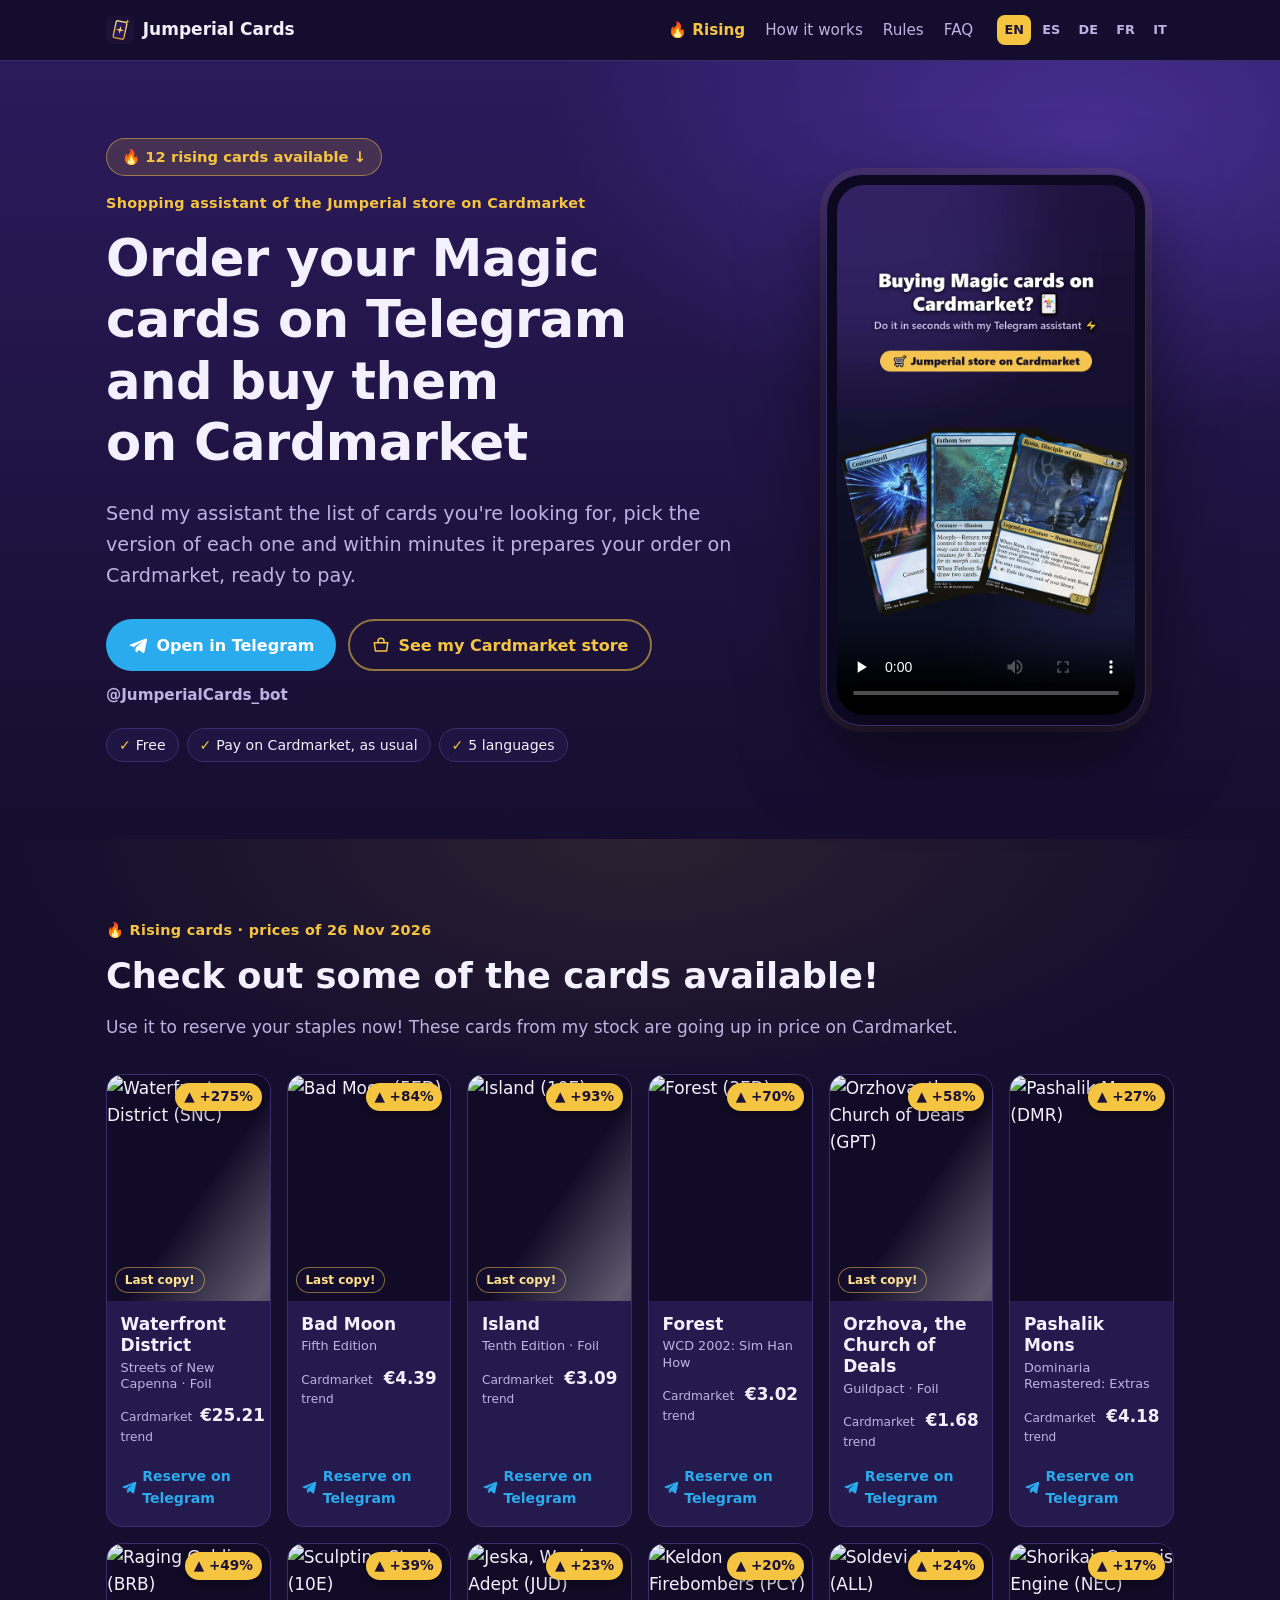
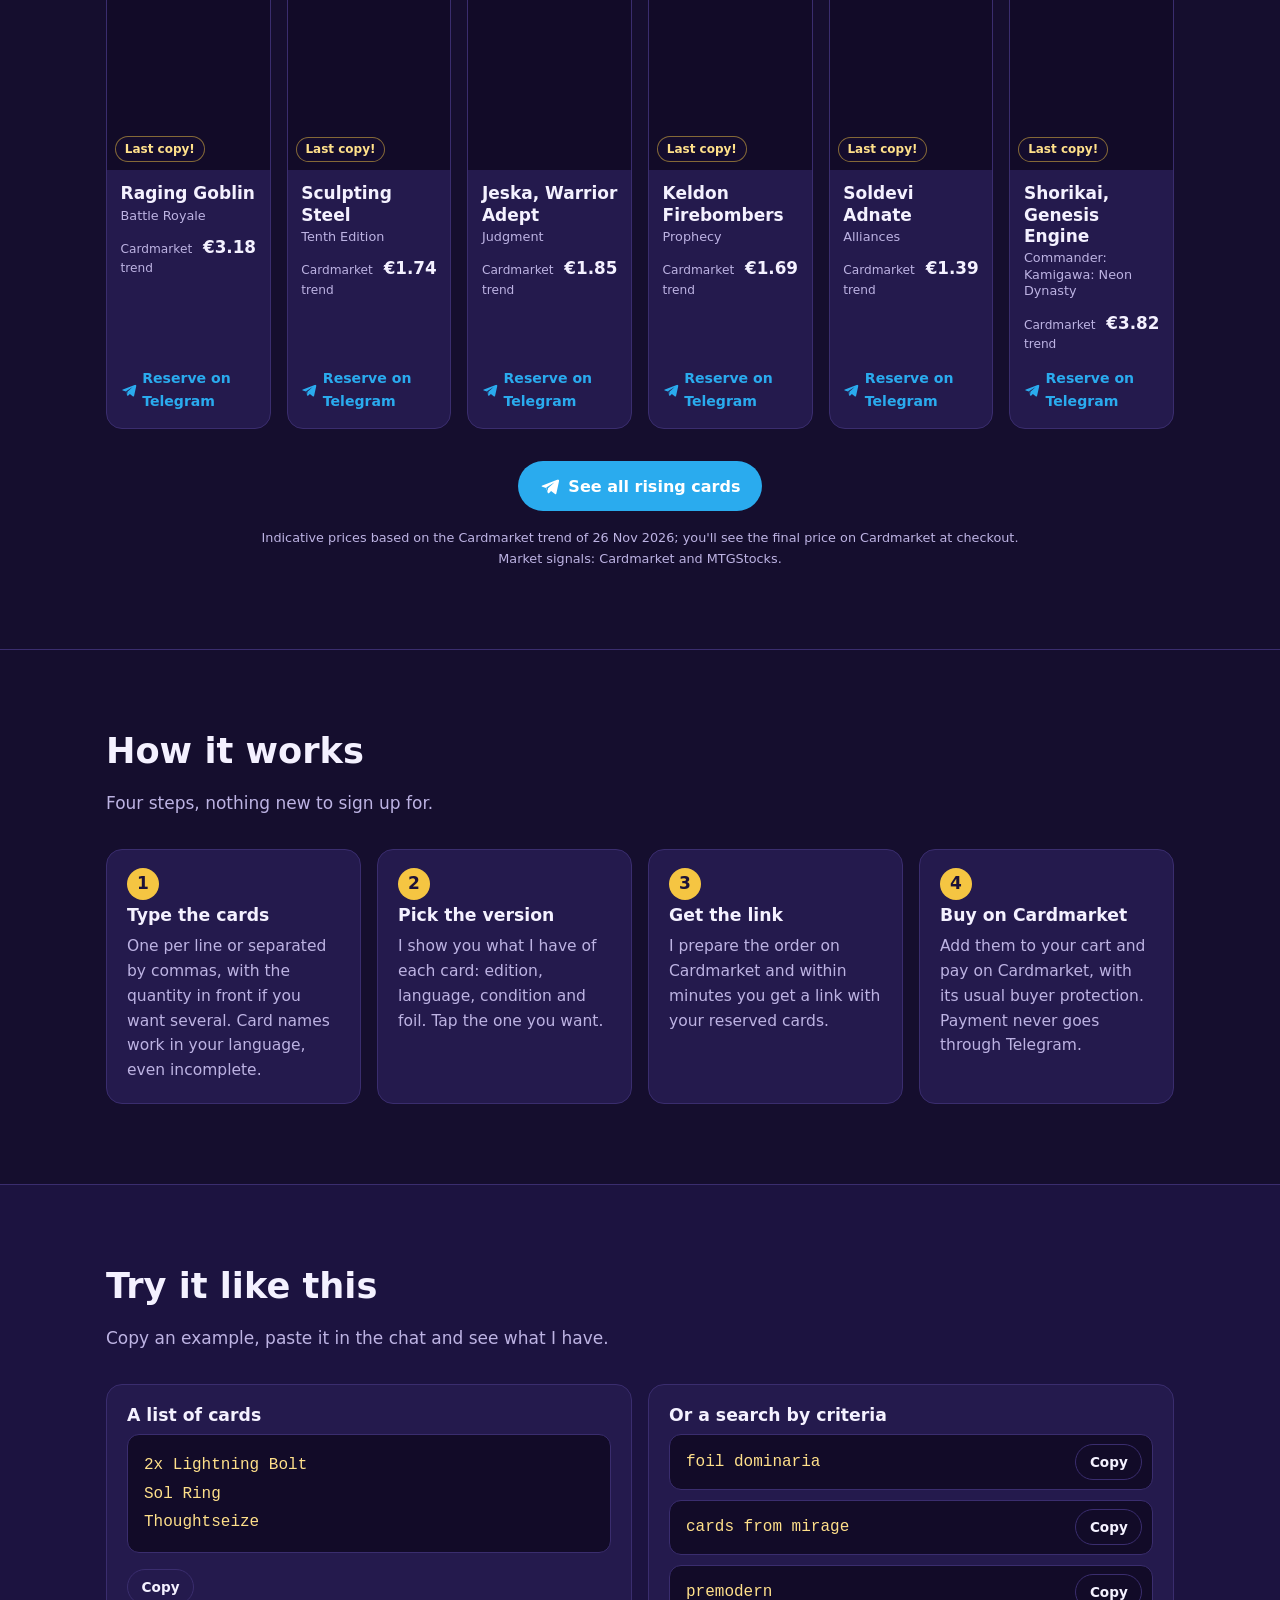
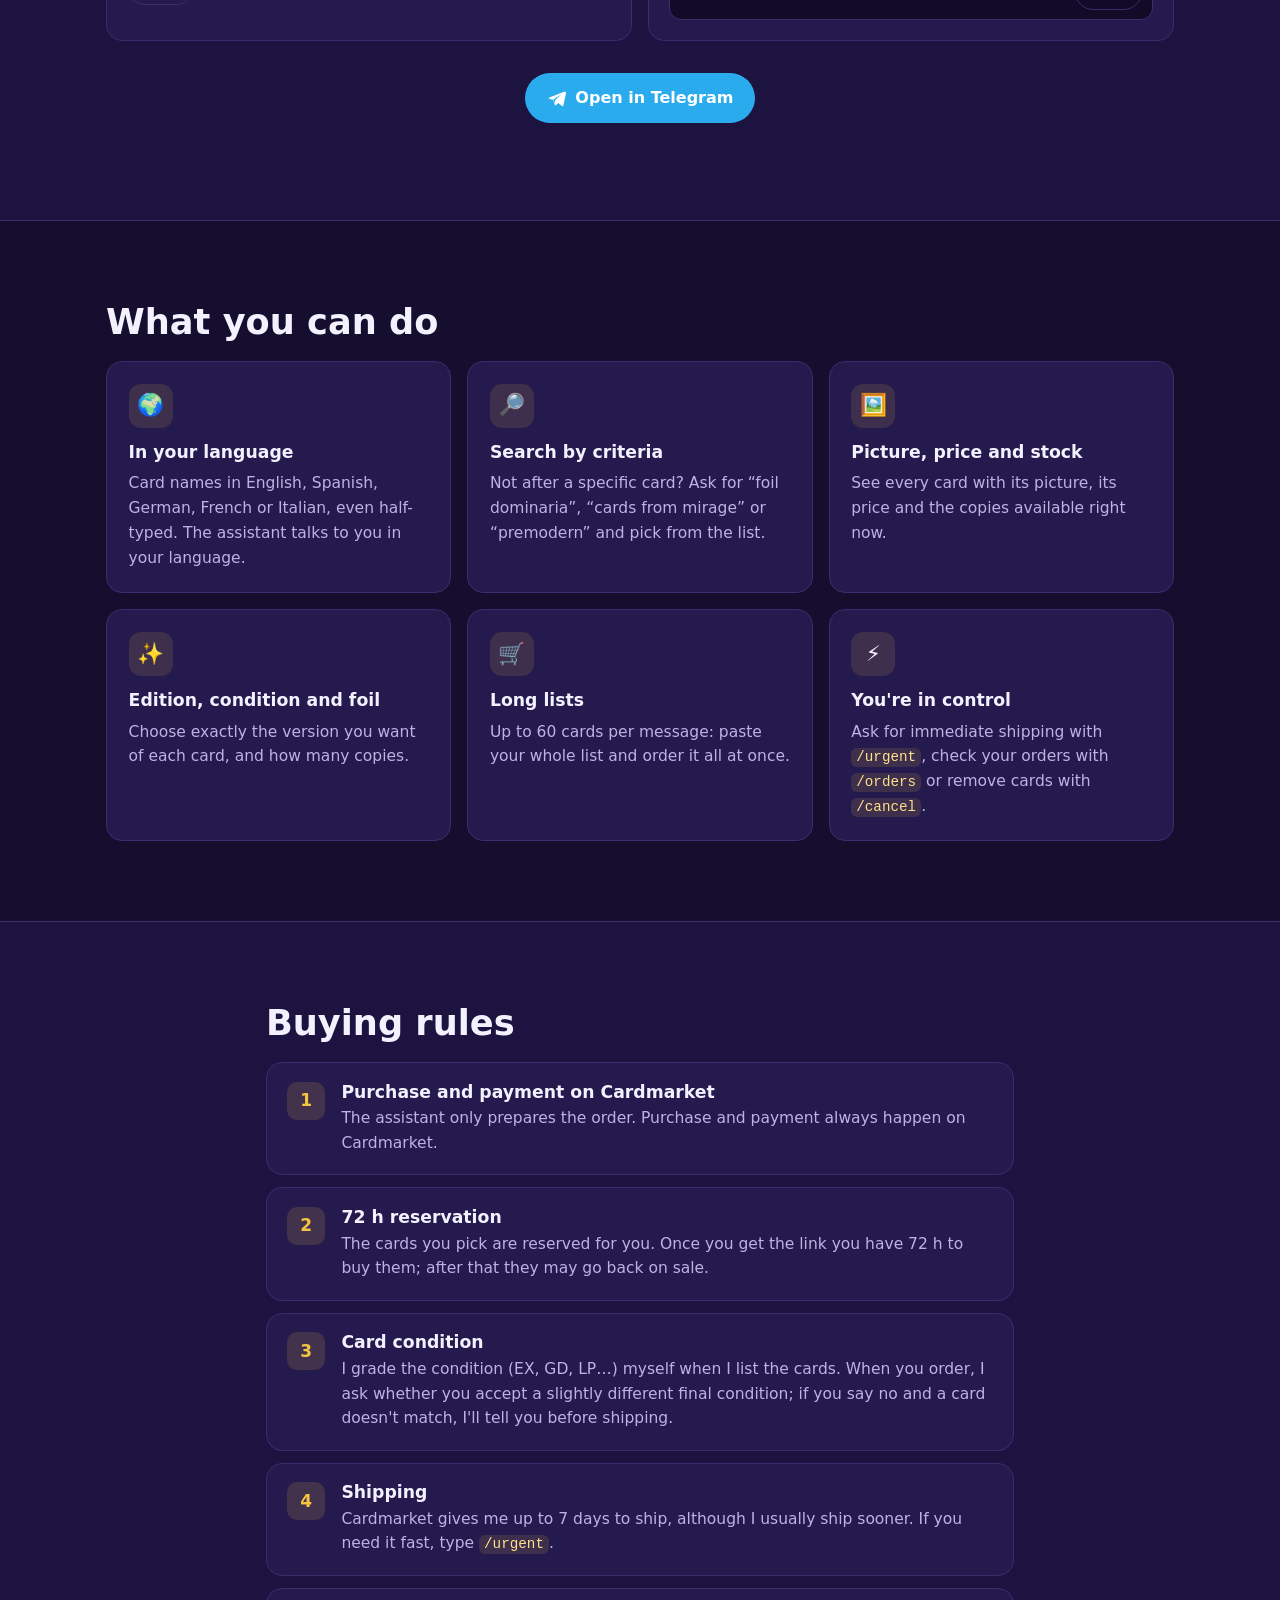
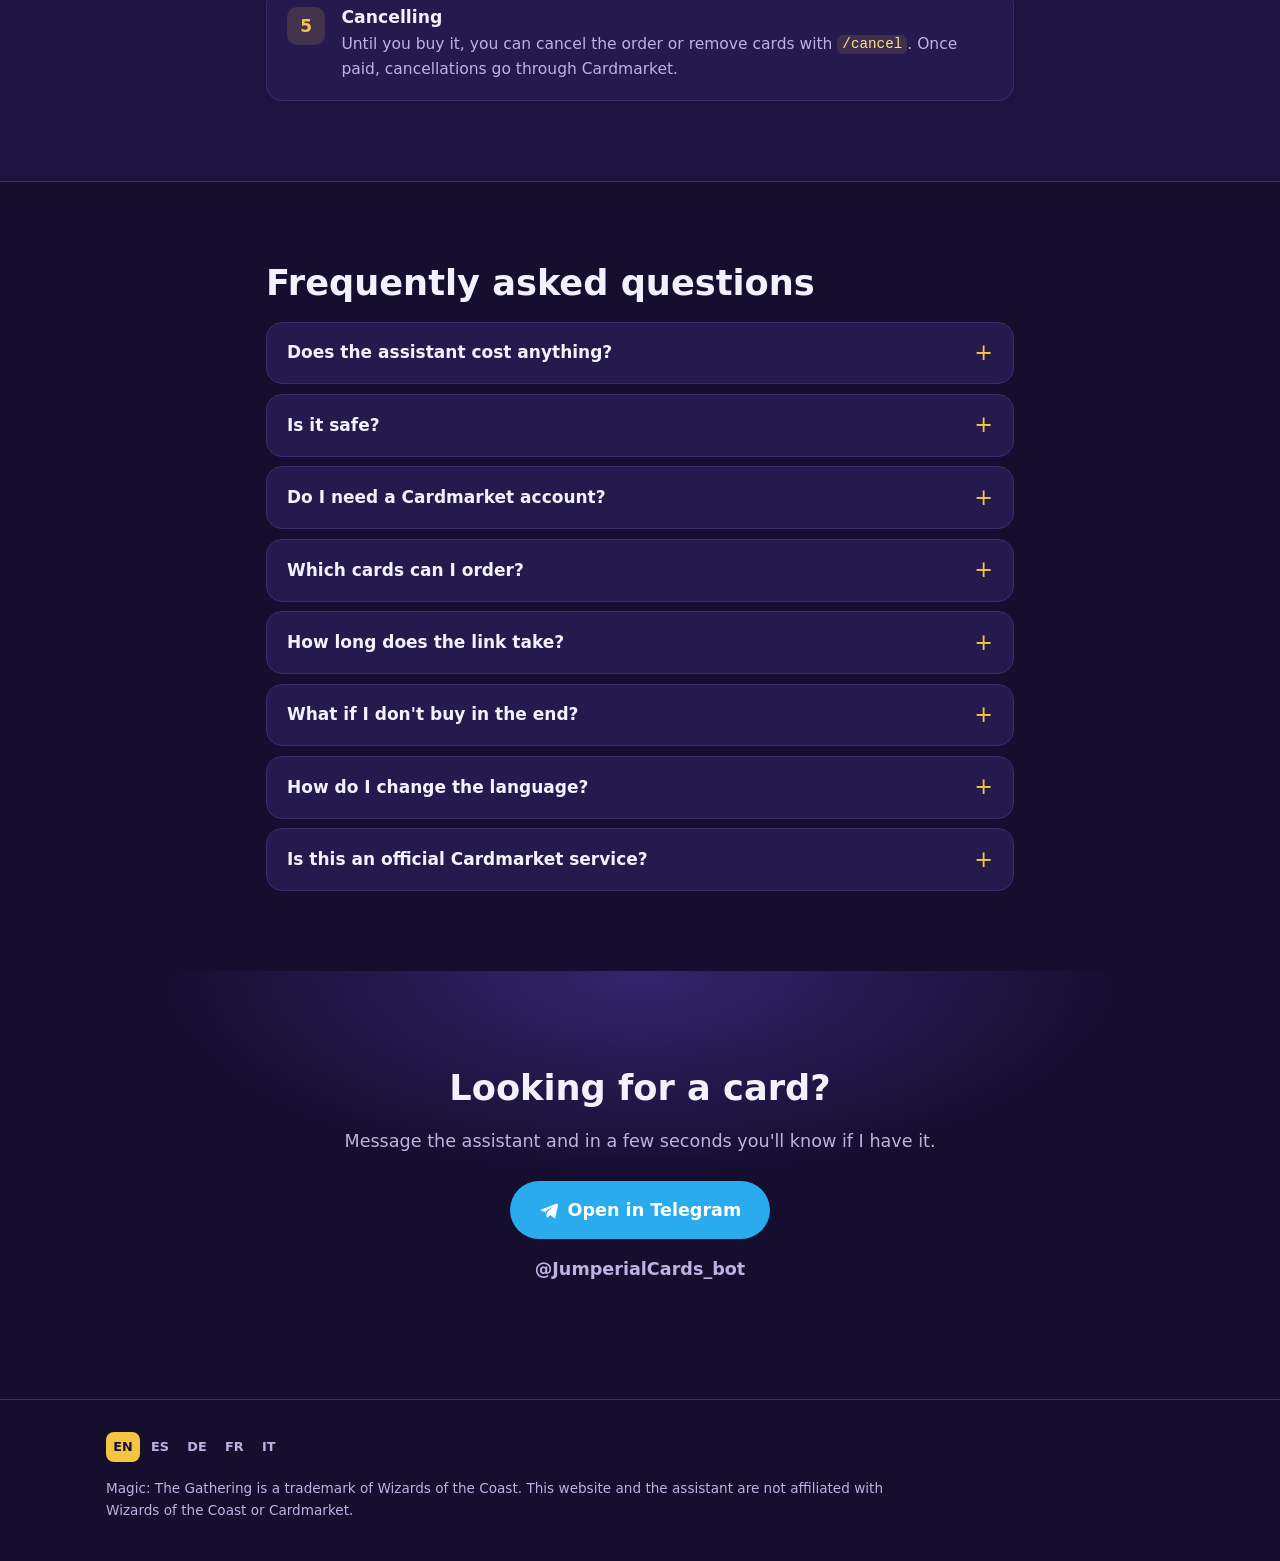
==== commit 96380a3a: "Cartas en alza 2026-11-27" ====
--- a/index.html
+++ b/index.html
@@ -76,7 +76,7 @@
       <p class="eyebrow">🔥 Rising cards · prices of 26 Nov 2026</p>
       <h2>Check out some of the cards available!</h2>
       <p class="sub">Use it to reserve your staples now! These cards from my stock are going up in price on Cardmarket.</p>
-      <ul class="hot-strip"><li class="hot-card foil"><a href="https://t.me/JumperialCards_bot?start=c651382f" rel="noopener" aria-label="Reserve on Telegram: Waterfront District (SNC)"><div class="hot-img"><img src="https://cards.scryfall.io/normal/front/f/c/fc312a16-5c10-4fa6-bd72-97407b7e46b7.jpg" alt="Waterfront District (SNC)" width="488" height="680" loading="lazy" decoding="async"><span class="hot-badge" title="Rise against their average price over the last month">▲ +275%</span><span class="hot-last">Last copy!</span></div><div class="hot-info"><strong>Waterfront District</strong><small>Streets of New Capenna · Foil</small><span class="hot-price"><span>Cardmarket trend</span><b>€25.21</b></span><span class="hot-cta"><svg aria-hidden="true" viewBox="0 0 24 24" width="20" height="20"><path fill="currentColor" d="M21.4 4.1 2.9 11.3c-1.3.5-1.2 1.2-.2 1.5l4.7 1.5 1.8 5.6c.2.6.1.9.8.9.5 0 .7-.2 1-.5l2.3-2.2 4.7 3.5c.9.5 1.5.2 1.7-.8l3.1-14.6c.3-1.3-.5-1.9-1.4-1.5ZM9.6 14.6l-.4 4.1-1.6-5 9.9-6.2-7.9 7.1Z"/></svg>Reserve on Telegram</span></div></a></li><li class="hot-card foil"><a href="https://t.me/JumperialCards_bot?start=c16533f" rel="noopener" aria-label="Reserve on Telegram: Island (10E)"><div class="hot-img"><img src="https://cards.scryfall.io/normal/front/8/a/8a5328db-c55a-488d-b085-fcfa7be184ca.jpg" alt="Island (10E)" width="488" height="680" loading="lazy" decoding="async"><span class="hot-badge" title="Rise against their average price over the last month">▲ +93%</span><span class="hot-last">Last copy!</span></div><div class="hot-info"><strong>Island</strong><small>Tenth Edition · Foil</small><span class="hot-price"><span>Cardmarket trend</span><b>€3.09</b></span><span class="hot-cta"><svg aria-hidden="true" viewBox="0 0 24 24" width="20" height="20"><path fill="currentColor" d="M21.4 4.1 2.9 11.3c-1.3.5-1.2 1.2-.2 1.5l4.7 1.5 1.8 5.6c.2.6.1.9.8.9.5 0 .7-.2 1-.5l2.3-2.2 4.7 3.5c.9.5 1.5.2 1.7-.8l3.1-14.6c.3-1.3-.5-1.9-1.4-1.5ZM9.6 14.6l-.4 4.1-1.6-5 9.9-6.2-7.9 7.1Z"/></svg>Reserve on Telegram</span></div></a></li><li class="hot-card"><a href="https://t.me/JumperialCards_bot?start=c9375" rel="noopener" aria-label="Reserve on Telegram: Bad Moon (5ED)"><div class="hot-img"><img src="https://cards.scryfall.io/normal/front/6/b/6bb6d665-42f5-4f44-8797-16c0351ab3c0.jpg" alt="Bad Moon (5ED)" width="488" height="680" loading="lazy" decoding="async"><span class="hot-badge" title="Rise against their average price over the last month">▲ +84%</span><span class="hot-last">Last copy!</span></div><div class="hot-info"><strong>Bad Moon</strong><small>Fifth Edition</small><span class="hot-price"><span>Cardmarket trend</span><b>€4.39</b></span><span class="hot-cta"><svg aria-hidden="true" viewBox="0 0 24 24" width="20" height="20"><path fill="currentColor" d="M21.4 4.1 2.9 11.3c-1.3.5-1.2 1.2-.2 1.5l4.7 1.5 1.8 5.6c.2.6.1.9.8.9.5 0 .7-.2 1-.5l2.3-2.2 4.7 3.5c.9.5 1.5.2 1.7-.8l3.1-14.6c.3-1.3-.5-1.9-1.4-1.5ZM9.6 14.6l-.4 4.1-1.6-5 9.9-6.2-7.9 7.1Z"/></svg>Reserve on Telegram</span></div></a></li><li class="hot-card"><a href="https://t.me/JumperialCards_bot?start=c250042" rel="noopener" aria-label="Reserve on Telegram: Forest (3ED)"><div class="hot-img"><img src="https://cards.scryfall.io/normal/front/4/d/4d1e4241-42ef-4b51-8f9b-2ab6aca31dbb.jpg" alt="Forest (3ED)" width="488" height="680" loading="lazy" decoding="async"><span class="hot-badge" title="Rise against their average price over the last month">▲ +70%</span></div><div class="hot-info"><strong>Forest</strong><small>WCD 2002: Sim Han How</small><span class="hot-price"><span>Cardmarket trend</span><b>€3.02</b></span><span class="hot-cta"><svg aria-hidden="true" viewBox="0 0 24 24" width="20" height="20"><path fill="currentColor" d="M21.4 4.1 2.9 11.3c-1.3.5-1.2 1.2-.2 1.5l4.7 1.5 1.8 5.6c.2.6.1.9.8.9.5 0 .7-.2 1-.5l2.3-2.2 4.7 3.5c.9.5 1.5.2 1.7-.8l3.1-14.6c.3-1.3-.5-1.9-1.4-1.5ZM9.6 14.6l-.4 4.1-1.6-5 9.9-6.2-7.9 7.1Z"/></svg>Reserve on Telegram</span></div></a></li><li class="hot-card foil"><a href="https://t.me/JumperialCards_bot?start=c13227f" rel="noopener" aria-label="Reserve on Telegram: Orzhova, the Church of Deals (GPT)"><div class="hot-img"><img src="https://cards.scryfall.io/normal/front/9/0/9015cc09-56c9-4d8f-b241-a0cfaec7e1f1.jpg" alt="Orzhova, the Church of Deals (GPT)" width="488" height="680" loading="lazy" decoding="async"><span class="hot-badge" title="Rise against their average price over the last month">▲ +58%</span><span class="hot-last">Last copy!</span></div><div class="hot-info"><strong>Orzhova, the Church of Deals</strong><small>Guildpact · Foil</small><span class="hot-price"><span>Cardmarket trend</span><b>€1.68</b></span><span class="hot-cta"><svg aria-hidden="true" viewBox="0 0 24 24" width="20" height="20"><path fill="currentColor" d="M21.4 4.1 2.9 11.3c-1.3.5-1.2 1.2-.2 1.5l4.7 1.5 1.8 5.6c.2.6.1.9.8.9.5 0 .7-.2 1-.5l2.3-2.2 4.7 3.5c.9.5 1.5.2 1.7-.8l3.1-14.6c.3-1.3-.5-1.9-1.4-1.5ZM9.6 14.6l-.4 4.1-1.6-5 9.9-6.2-7.9 7.1Z"/></svg>Reserve on Telegram</span></div></a></li><li class="hot-card"><a href="https://t.me/JumperialCards_bot?start=c688492" rel="noopener" aria-label="Reserve on Telegram: Pashalik Mons (DMR)"><div class="hot-img"><img src="https://cards.scryfall.io/normal/front/a/6/a62b7671-efde-40b2-9cb1-76339d614d29.jpg" alt="Pashalik Mons (DMR)" width="488" height="680" loading="lazy" decoding="async"><span class="hot-badge" title="Rise against their average price over the last month">▲ +27%</span></div><div class="hot-info"><strong>Pashalik Mons</strong><small>Dominaria Remastered: Extras</small><span class="hot-price"><span>Cardmarket trend</span><b>€4.18</b></span><span class="hot-cta"><svg aria-hidden="true" viewBox="0 0 24 24" width="20" height="20"><path fill="currentColor" d="M21.4 4.1 2.9 11.3c-1.3.5-1.2 1.2-.2 1.5l4.7 1.5 1.8 5.6c.2.6.1.9.8.9.5 0 .7-.2 1-.5l2.3-2.2 4.7 3.5c.9.5 1.5.2 1.7-.8l3.1-14.6c.3-1.3-.5-1.9-1.4-1.5ZM9.6 14.6l-.4 4.1-1.6-5 9.9-6.2-7.9 7.1Z"/></svg>Reserve on Telegram</span></div></a></li><li class="hot-card"><a href="https://t.me/JumperialCards_bot?start=c14662" rel="noopener" aria-label="Reserve on Telegram: Raging Goblin (BRB)"><div class="hot-img"><img src="https://cards.scryfall.io/normal/front/a/b/ab3bbe29-7cfc-4174-aea2-235a6e230836.jpg" alt="Raging Goblin (BRB)" width="488" height="680" loading="lazy" decoding="async"><span class="hot-badge" title="Rise against their average price over the last month">▲ +49%</span><span class="hot-last">Last copy!</span></div><div class="hot-info"><strong>Raging Goblin</strong><small>Battle Royale</small><span class="hot-price"><span>Cardmarket trend</span><b>€3.18</b></span><span class="hot-cta"><svg aria-hidden="true" viewBox="0 0 24 24" width="20" height="20"><path fill="currentColor" d="M21.4 4.1 2.9 11.3c-1.3.5-1.2 1.2-.2 1.5l4.7 1.5 1.8 5.6c.2.6.1.9.8.9.5 0 .7-.2 1-.5l2.3-2.2 4.7 3.5c.9.5 1.5.2 1.7-.8l3.1-14.6c.3-1.3-.5-1.9-1.4-1.5ZM9.6 14.6l-.4 4.1-1.6-5 9.9-6.2-7.9 7.1Z"/></svg>Reserve on Telegram</span></div></a></li><li class="hot-card"><a href="https://t.me/JumperialCards_bot?start=c3988" rel="noopener" aria-label="Reserve on Telegram: Keldon Firebombers (PCY)"><div class="hot-img"><img src="https://cards.scryfall.io/normal/front/d/3/d3fc78b5-c259-4c67-810c-99655e72c2da.jpg" alt="Keldon Firebombers (PCY)" width="488" height="680" loading="lazy" decoding="async"><span class="hot-badge" title="Rise against their average price over the last month">▲ +20%</span><span class="hot-last">Last copy!</span></div><div class="hot-info"><strong>Keldon Firebombers</strong><small>Prophecy</small><span class="hot-price"><span>Cardmarket trend</span><b>€1.69</b></span><span class="hot-cta"><svg aria-hidden="true" viewBox="0 0 24 24" width="20" height="20"><path fill="currentColor" d="M21.4 4.1 2.9 11.3c-1.3.5-1.2 1.2-.2 1.5l4.7 1.5 1.8 5.6c.2.6.1.9.8.9.5 0 .7-.2 1-.5l2.3-2.2 4.7 3.5c.9.5 1.5.2 1.7-.8l3.1-14.6c.3-1.3-.5-1.9-1.4-1.5ZM9.6 14.6l-.4 4.1-1.6-5 9.9-6.2-7.9 7.1Z"/></svg>Reserve on Telegram</span></div></a></li><li class="hot-card"><a href="https://t.me/JumperialCards_bot?start=c7877" rel="noopener" aria-label="Reserve on Telegram: Soldevi Adnate (ALL)"><div class="hot-img"><img src="https://cards.scryfall.io/normal/front/8/b/8b2651b0-1ab2-4d7e-834f-7505797da474.jpg" alt="Soldevi Adnate (ALL)" width="488" height="680" loading="lazy" decoding="async"><span class="hot-badge" title="Rise against their average price over the last month">▲ +24%</span><span class="hot-last">Last copy!</span></div><div class="hot-info"><strong>Soldevi Adnate</strong><small>Alliances</small><span class="hot-price"><span>Cardmarket trend</span><b>€1.39</b></span><span class="hot-cta"><svg aria-hidden="true" viewBox="0 0 24 24" width="20" height="20"><path fill="currentColor" d="M21.4 4.1 2.9 11.3c-1.3.5-1.2 1.2-.2 1.5l4.7 1.5 1.8 5.6c.2.6.1.9.8.9.5 0 .7-.2 1-.5l2.3-2.2 4.7 3.5c.9.5 1.5.2 1.7-.8l3.1-14.6c.3-1.3-.5-1.9-1.4-1.5ZM9.6 14.6l-.4 4.1-1.6-5 9.9-6.2-7.9 7.1Z"/></svg>Reserve on Telegram</span></div></a></li><li class="hot-card"><a href="https://t.me/JumperialCards_bot?start=c608626" rel="noopener" aria-label="Reserve on Telegram: Shorikai, Genesis Engine (NEC)"><div class="hot-img"><img src="https://cards.scryfall.io/normal/front/9/6/969ac7dd-f3aa-4888-9ff0-d16a31b5e7a9.jpg" alt="Shorikai, Genesis Engine (NEC)" width="488" height="680" loading="lazy" decoding="async"><span class="hot-badge" title="Rise against their average price over the last month">▲ +17%</span><span class="hot-last">Last copy!</span></div><div class="hot-info"><strong>Shorikai, Genesis Engine</strong><small>Commander: Kamigawa: Neon Dynasty</small><span class="hot-price"><span>Cardmarket trend</span><b>€3.82</b></span><span class="hot-cta"><svg aria-hidden="true" viewBox="0 0 24 24" width="20" height="20"><path fill="currentColor" d="M21.4 4.1 2.9 11.3c-1.3.5-1.2 1.2-.2 1.5l4.7 1.5 1.8 5.6c.2.6.1.9.8.9.5 0 .7-.2 1-.5l2.3-2.2 4.7 3.5c.9.5 1.5.2 1.7-.8l3.1-14.6c.3-1.3-.5-1.9-1.4-1.5ZM9.6 14.6l-.4 4.1-1.6-5 9.9-6.2-7.9 7.1Z"/></svg>Reserve on Telegram</span></div></a></li><li class="hot-card"><a href="https://t.me/JumperialCards_bot?start=c19102" rel="noopener" aria-label="Reserve on Telegram: Crimson Wisps (SHM)"><div class="hot-img"><img src="https://cards.scryfall.io/normal/front/a/6/a65c81ff-fc5d-4191-93fb-52eb806457b7.jpg" alt="Crimson Wisps (SHM)" width="488" height="680" loading="lazy" decoding="async"><span class="hot-badge" title="Rise against their average price over the last month">▲ +17%</span></div><div class="hot-info"><strong>Crimson Wisps</strong><small>Shadowmoor</small><span class="hot-price"><span>Cardmarket trend</span><b>€1.32</b></span><span class="hot-cta"><svg aria-hidden="true" viewBox="0 0 24 24" width="20" height="20"><path fill="currentColor" d="M21.4 4.1 2.9 11.3c-1.3.5-1.2 1.2-.2 1.5l4.7 1.5 1.8 5.6c.2.6.1.9.8.9.5 0 .7-.2 1-.5l2.3-2.2 4.7 3.5c.9.5 1.5.2 1.7-.8l3.1-14.6c.3-1.3-.5-1.9-1.4-1.5ZM9.6 14.6l-.4 4.1-1.6-5 9.9-6.2-7.9 7.1Z"/></svg>Reserve on Telegram</span></div></a></li><li class="hot-card"><a href="https://t.me/JumperialCards_bot?start=c546761" rel="noopener" aria-label="Reserve on Telegram: Heartwood Storyteller (TSR)"><div class="hot-img"><img src="https://cards.scryfall.io/normal/front/7/a/7a5e2f7a-8cfe-4d1b-a68d-7e6d8d10bd27.jpg" alt="Heartwood Storyteller (TSR)" width="488" height="680" loading="lazy" decoding="async"><span class="hot-badge" title="Rise against their average price over the last month">▲ +36%</span><span class="hot-last">Last copy!</span></div><div class="hot-info"><strong>Heartwood Storyteller</strong><small>Time Spiral Remastered</small><span class="hot-price"><span>Cardmarket trend</span><b>€2.43</b></span><span class="hot-cta"><svg aria-hidden="true" viewBox="0 0 24 24" width="20" height="20"><path fill="currentColor" d="M21.4 4.1 2.9 11.3c-1.3.5-1.2 1.2-.2 1.5l4.7 1.5 1.8 5.6c.2.6.1.9.8.9.5 0 .7-.2 1-.5l2.3-2.2 4.7 3.5c.9.5 1.5.2 1.7-.8l3.1-14.6c.3-1.3-.5-1.9-1.4-1.5ZM9.6 14.6l-.4 4.1-1.6-5 9.9-6.2-7.9 7.1Z"/></svg>Reserve on Telegram</span></div></a></li></ul>
+      <ul class="hot-strip"><li class="hot-card foil"><a href="https://t.me/JumperialCards_bot?start=c651382f" rel="noopener" aria-label="Reserve on Telegram: Waterfront District (SNC)"><div class="hot-img"><img src="https://cards.scryfall.io/normal/front/f/c/fc312a16-5c10-4fa6-bd72-97407b7e46b7.jpg" alt="Waterfront District (SNC)" width="488" height="680" loading="lazy" decoding="async"><span class="hot-badge" title="Rise against their average price over the last month">▲ +275%</span><span class="hot-last">Last copy!</span></div><div class="hot-info"><strong>Waterfront District</strong><small>Streets of New Capenna · Foil</small><span class="hot-price"><span>Cardmarket trend</span><b>€25.21</b></span><span class="hot-cta"><svg aria-hidden="true" viewBox="0 0 24 24" width="20" height="20"><path fill="currentColor" d="M21.4 4.1 2.9 11.3c-1.3.5-1.2 1.2-.2 1.5l4.7 1.5 1.8 5.6c.2.6.1.9.8.9.5 0 .7-.2 1-.5l2.3-2.2 4.7 3.5c.9.5 1.5.2 1.7-.8l3.1-14.6c.3-1.3-.5-1.9-1.4-1.5ZM9.6 14.6l-.4 4.1-1.6-5 9.9-6.2-7.9 7.1Z"/></svg>Reserve on Telegram</span></div></a></li><li class="hot-card"><a href="https://t.me/JumperialCards_bot?start=c9375" rel="noopener" aria-label="Reserve on Telegram: Bad Moon (5ED)"><div class="hot-img"><img src="https://cards.scryfall.io/normal/front/6/b/6bb6d665-42f5-4f44-8797-16c0351ab3c0.jpg" alt="Bad Moon (5ED)" width="488" height="680" loading="lazy" decoding="async"><span class="hot-badge" title="Rise against their average price over the last month">▲ +84%</span><span class="hot-last">Last copy!</span></div><div class="hot-info"><strong>Bad Moon</strong><small>Fifth Edition</small><span class="hot-price"><span>Cardmarket trend</span><b>€4.39</b></span><span class="hot-cta"><svg aria-hidden="true" viewBox="0 0 24 24" width="20" height="20"><path fill="currentColor" d="M21.4 4.1 2.9 11.3c-1.3.5-1.2 1.2-.2 1.5l4.7 1.5 1.8 5.6c.2.6.1.9.8.9.5 0 .7-.2 1-.5l2.3-2.2 4.7 3.5c.9.5 1.5.2 1.7-.8l3.1-14.6c.3-1.3-.5-1.9-1.4-1.5ZM9.6 14.6l-.4 4.1-1.6-5 9.9-6.2-7.9 7.1Z"/></svg>Reserve on Telegram</span></div></a></li><li class="hot-card foil"><a href="https://t.me/JumperialCards_bot?start=c16533f" rel="noopener" aria-label="Reserve on Telegram: Island (10E)"><div class="hot-img"><img src="https://cards.scryfall.io/normal/front/8/a/8a5328db-c55a-488d-b085-fcfa7be184ca.jpg" alt="Island (10E)" width="488" height="680" loading="lazy" decoding="async"><span class="hot-badge" title="Rise against their average price over the last month">▲ +93%</span><span class="hot-last">Last copy!</span></div><div class="hot-info"><strong>Island</strong><small>Tenth Edition · Foil</small><span class="hot-price"><span>Cardmarket trend</span><b>€3.09</b></span><span class="hot-cta"><svg aria-hidden="true" viewBox="0 0 24 24" width="20" height="20"><path fill="currentColor" d="M21.4 4.1 2.9 11.3c-1.3.5-1.2 1.2-.2 1.5l4.7 1.5 1.8 5.6c.2.6.1.9.8.9.5 0 .7-.2 1-.5l2.3-2.2 4.7 3.5c.9.5 1.5.2 1.7-.8l3.1-14.6c.3-1.3-.5-1.9-1.4-1.5ZM9.6 14.6l-.4 4.1-1.6-5 9.9-6.2-7.9 7.1Z"/></svg>Reserve on Telegram</span></div></a></li><li class="hot-card"><a href="https://t.me/JumperialCards_bot?start=c250042" rel="noopener" aria-label="Reserve on Telegram: Forest (3ED)"><div class="hot-img"><img src="https://cards.scryfall.io/normal/front/4/d/4d1e4241-42ef-4b51-8f9b-2ab6aca31dbb.jpg" alt="Forest (3ED)" width="488" height="680" loading="lazy" decoding="async"><span class="hot-badge" title="Rise against their average price over the last month">▲ +70%</span></div><div class="hot-info"><strong>Forest</strong><small>WCD 2002: Sim Han How</small><span class="hot-price"><span>Cardmarket trend</span><b>€3.02</b></span><span class="hot-cta"><svg aria-hidden="true" viewBox="0 0 24 24" width="20" height="20"><path fill="currentColor" d="M21.4 4.1 2.9 11.3c-1.3.5-1.2 1.2-.2 1.5l4.7 1.5 1.8 5.6c.2.6.1.9.8.9.5 0 .7-.2 1-.5l2.3-2.2 4.7 3.5c.9.5 1.5.2 1.7-.8l3.1-14.6c.3-1.3-.5-1.9-1.4-1.5ZM9.6 14.6l-.4 4.1-1.6-5 9.9-6.2-7.9 7.1Z"/></svg>Reserve on Telegram</span></div></a></li><li class="hot-card foil"><a href="https://t.me/JumperialCards_bot?start=c13227f" rel="noopener" aria-label="Reserve on Telegram: Orzhova, the Church of Deals (GPT)"><div class="hot-img"><img src="https://cards.scryfall.io/normal/front/9/0/9015cc09-56c9-4d8f-b241-a0cfaec7e1f1.jpg" alt="Orzhova, the Church of Deals (GPT)" width="488" height="680" loading="lazy" decoding="async"><span class="hot-badge" title="Rise against their average price over the last month">▲ +58%</span><span class="hot-last">Last copy!</span></div><div class="hot-info"><strong>Orzhova, the Church of Deals</strong><small>Guildpact · Foil</small><span class="hot-price"><span>Cardmarket trend</span><b>€1.68</b></span><span class="hot-cta"><svg aria-hidden="true" viewBox="0 0 24 24" width="20" height="20"><path fill="currentColor" d="M21.4 4.1 2.9 11.3c-1.3.5-1.2 1.2-.2 1.5l4.7 1.5 1.8 5.6c.2.6.1.9.8.9.5 0 .7-.2 1-.5l2.3-2.2 4.7 3.5c.9.5 1.5.2 1.7-.8l3.1-14.6c.3-1.3-.5-1.9-1.4-1.5ZM9.6 14.6l-.4 4.1-1.6-5 9.9-6.2-7.9 7.1Z"/></svg>Reserve on Telegram</span></div></a></li><li class="hot-card"><a href="https://t.me/JumperialCards_bot?start=c688492" rel="noopener" aria-label="Reserve on Telegram: Pashalik Mons (DMR)"><div class="hot-img"><img src="https://cards.scryfall.io/normal/front/a/6/a62b7671-efde-40b2-9cb1-76339d614d29.jpg" alt="Pashalik Mons (DMR)" width="488" height="680" loading="lazy" decoding="async"><span class="hot-badge" title="Rise against their average price over the last month">▲ +27%</span></div><div class="hot-info"><strong>Pashalik Mons</strong><small>Dominaria Remastered: Extras</small><span class="hot-price"><span>Cardmarket trend</span><b>€4.18</b></span><span class="hot-cta"><svg aria-hidden="true" viewBox="0 0 24 24" width="20" height="20"><path fill="currentColor" d="M21.4 4.1 2.9 11.3c-1.3.5-1.2 1.2-.2 1.5l4.7 1.5 1.8 5.6c.2.6.1.9.8.9.5 0 .7-.2 1-.5l2.3-2.2 4.7 3.5c.9.5 1.5.2 1.7-.8l3.1-14.6c.3-1.3-.5-1.9-1.4-1.5ZM9.6 14.6l-.4 4.1-1.6-5 9.9-6.2-7.9 7.1Z"/></svg>Reserve on Telegram</span></div></a></li><li class="hot-card"><a href="https://t.me/JumperialCards_bot?start=c14662" rel="noopener" aria-label="Reserve on Telegram: Raging Goblin (BRB)"><div class="hot-img"><img src="https://cards.scryfall.io/normal/front/a/b/ab3bbe29-7cfc-4174-aea2-235a6e230836.jpg" alt="Raging Goblin (BRB)" width="488" height="680" loading="lazy" decoding="async"><span class="hot-badge" title="Rise against their average price over the last month">▲ +49%</span><span class="hot-last">Last copy!</span></div><div class="hot-info"><strong>Raging Goblin</strong><small>Battle Royale</small><span class="hot-price"><span>Cardmarket trend</span><b>€3.18</b></span><span class="hot-cta"><svg aria-hidden="true" viewBox="0 0 24 24" width="20" height="20"><path fill="currentColor" d="M21.4 4.1 2.9 11.3c-1.3.5-1.2 1.2-.2 1.5l4.7 1.5 1.8 5.6c.2.6.1.9.8.9.5 0 .7-.2 1-.5l2.3-2.2 4.7 3.5c.9.5 1.5.2 1.7-.8l3.1-14.6c.3-1.3-.5-1.9-1.4-1.5ZM9.6 14.6l-.4 4.1-1.6-5 9.9-6.2-7.9 7.1Z"/></svg>Reserve on Telegram</span></div></a></li><li class="hot-card"><a href="https://t.me/JumperialCards_bot?start=c16506" rel="noopener" aria-label="Reserve on Telegram: Sculpting Steel (10E)"><div class="hot-img"><img src="https://cards.scryfall.io/normal/front/4/1/41368983-14f8-4efa-bb60-b0a7ceb3d021.jpg" alt="Sculpting Steel (10E)" width="488" height="680" loading="lazy" decoding="async"><span class="hot-badge" title="Rise against their average price over the last month">▲ +39%</span><span class="hot-last">Last copy!</span></div><div class="hot-info"><strong>Sculpting Steel</strong><small>Tenth Edition</small><span class="hot-price"><span>Cardmarket trend</span><b>€1.74</b></span><span class="hot-cta"><svg aria-hidden="true" viewBox="0 0 24 24" width="20" height="20"><path fill="currentColor" d="M21.4 4.1 2.9 11.3c-1.3.5-1.2 1.2-.2 1.5l4.7 1.5 1.8 5.6c.2.6.1.9.8.9.5 0 .7-.2 1-.5l2.3-2.2 4.7 3.5c.9.5 1.5.2 1.7-.8l3.1-14.6c.3-1.3-.5-1.9-1.4-1.5ZM9.6 14.6l-.4 4.1-1.6-5 9.9-6.2-7.9 7.1Z"/></svg>Reserve on Telegram</span></div></a></li><li class="hot-card"><a href="https://t.me/JumperialCards_bot?start=c2219" rel="noopener" aria-label="Reserve on Telegram: Jeska, Warrior Adept (JUD)"><div class="hot-img"><img src="https://cards.scryfall.io/normal/front/1/c/1cf96a59-8b7d-4a5b-adfd-17eeedd95db5.jpg" alt="Jeska, Warrior Adept (JUD)" width="488" height="680" loading="lazy" decoding="async"><span class="hot-badge" title="Rise against their average price over the last month">▲ +23%</span></div><div class="hot-info"><strong>Jeska, Warrior Adept</strong><small>Judgment</small><span class="hot-price"><span>Cardmarket trend</span><b>€1.85</b></span><span class="hot-cta"><svg aria-hidden="true" viewBox="0 0 24 24" width="20" height="20"><path fill="currentColor" d="M21.4 4.1 2.9 11.3c-1.3.5-1.2 1.2-.2 1.5l4.7 1.5 1.8 5.6c.2.6.1.9.8.9.5 0 .7-.2 1-.5l2.3-2.2 4.7 3.5c.9.5 1.5.2 1.7-.8l3.1-14.6c.3-1.3-.5-1.9-1.4-1.5ZM9.6 14.6l-.4 4.1-1.6-5 9.9-6.2-7.9 7.1Z"/></svg>Reserve on Telegram</span></div></a></li><li class="hot-card"><a href="https://t.me/JumperialCards_bot?start=c3988" rel="noopener" aria-label="Reserve on Telegram: Keldon Firebombers (PCY)"><div class="hot-img"><img src="https://cards.scryfall.io/normal/front/d/3/d3fc78b5-c259-4c67-810c-99655e72c2da.jpg" alt="Keldon Firebombers (PCY)" width="488" height="680" loading="lazy" decoding="async"><span class="hot-badge" title="Rise against their average price over the last month">▲ +20%</span><span class="hot-last">Last copy!</span></div><div class="hot-info"><strong>Keldon Firebombers</strong><small>Prophecy</small><span class="hot-price"><span>Cardmarket trend</span><b>€1.69</b></span><span class="hot-cta"><svg aria-hidden="true" viewBox="0 0 24 24" width="20" height="20"><path fill="currentColor" d="M21.4 4.1 2.9 11.3c-1.3.5-1.2 1.2-.2 1.5l4.7 1.5 1.8 5.6c.2.6.1.9.8.9.5 0 .7-.2 1-.5l2.3-2.2 4.7 3.5c.9.5 1.5.2 1.7-.8l3.1-14.6c.3-1.3-.5-1.9-1.4-1.5ZM9.6 14.6l-.4 4.1-1.6-5 9.9-6.2-7.9 7.1Z"/></svg>Reserve on Telegram</span></div></a></li><li class="hot-card"><a href="https://t.me/JumperialCards_bot?start=c7877" rel="noopener" aria-label="Reserve on Telegram: Soldevi Adnate (ALL)"><div class="hot-img"><img src="https://cards.scryfall.io/normal/front/8/b/8b2651b0-1ab2-4d7e-834f-7505797da474.jpg" alt="Soldevi Adnate (ALL)" width="488" height="680" loading="lazy" decoding="async"><span class="hot-badge" title="Rise against their average price over the last month">▲ +24%</span><span class="hot-last">Last copy!</span></div><div class="hot-info"><strong>Soldevi Adnate</strong><small>Alliances</small><span class="hot-price"><span>Cardmarket trend</span><b>€1.39</b></span><span class="hot-cta"><svg aria-hidden="true" viewBox="0 0 24 24" width="20" height="20"><path fill="currentColor" d="M21.4 4.1 2.9 11.3c-1.3.5-1.2 1.2-.2 1.5l4.7 1.5 1.8 5.6c.2.6.1.9.8.9.5 0 .7-.2 1-.5l2.3-2.2 4.7 3.5c.9.5 1.5.2 1.7-.8l3.1-14.6c.3-1.3-.5-1.9-1.4-1.5ZM9.6 14.6l-.4 4.1-1.6-5 9.9-6.2-7.9 7.1Z"/></svg>Reserve on Telegram</span></div></a></li><li class="hot-card"><a href="https://t.me/JumperialCards_bot?start=c608626" rel="noopener" aria-label="Reserve on Telegram: Shorikai, Genesis Engine (NEC)"><div class="hot-img"><img src="https://cards.scryfall.io/normal/front/9/6/969ac7dd-f3aa-4888-9ff0-d16a31b5e7a9.jpg" alt="Shorikai, Genesis Engine (NEC)" width="488" height="680" loading="lazy" decoding="async"><span class="hot-badge" title="Rise against their average price over the last month">▲ +17%</span><span class="hot-last">Last copy!</span></div><div class="hot-info"><strong>Shorikai, Genesis Engine</strong><small>Commander: Kamigawa: Neon Dynasty</small><span class="hot-price"><span>Cardmarket trend</span><b>€3.82</b></span><span class="hot-cta"><svg aria-hidden="true" viewBox="0 0 24 24" width="20" height="20"><path fill="currentColor" d="M21.4 4.1 2.9 11.3c-1.3.5-1.2 1.2-.2 1.5l4.7 1.5 1.8 5.6c.2.6.1.9.8.9.5 0 .7-.2 1-.5l2.3-2.2 4.7 3.5c.9.5 1.5.2 1.7-.8l3.1-14.6c.3-1.3-.5-1.9-1.4-1.5ZM9.6 14.6l-.4 4.1-1.6-5 9.9-6.2-7.9 7.1Z"/></svg>Reserve on Telegram</span></div></a></li></ul>
       <p class="center"><a class="btn btn-tg" href="https://t.me/JumperialCards_bot?start=trending" rel="noopener"><svg aria-hidden="true" viewBox="0 0 24 24" width="20" height="20"><path fill="currentColor" d="M21.4 4.1 2.9 11.3c-1.3.5-1.2 1.2-.2 1.5l4.7 1.5 1.8 5.6c.2.6.1.9.8.9.5 0 .7-.2 1-.5l2.3-2.2 4.7 3.5c.9.5 1.5.2 1.7-.8l3.1-14.6c.3-1.3-.5-1.9-1.4-1.5ZM9.6 14.6l-.4 4.1-1.6-5 9.9-6.2-7.9 7.1Z"/></svg>See all rising cards</a></p>
       <p class="hot-note">Indicative prices based on the Cardmarket trend of 26 Nov 2026; you&#x27;ll see the final price on Cardmarket at checkout. Market signals: Cardmarket and MTGStocks.</p>
     </div>
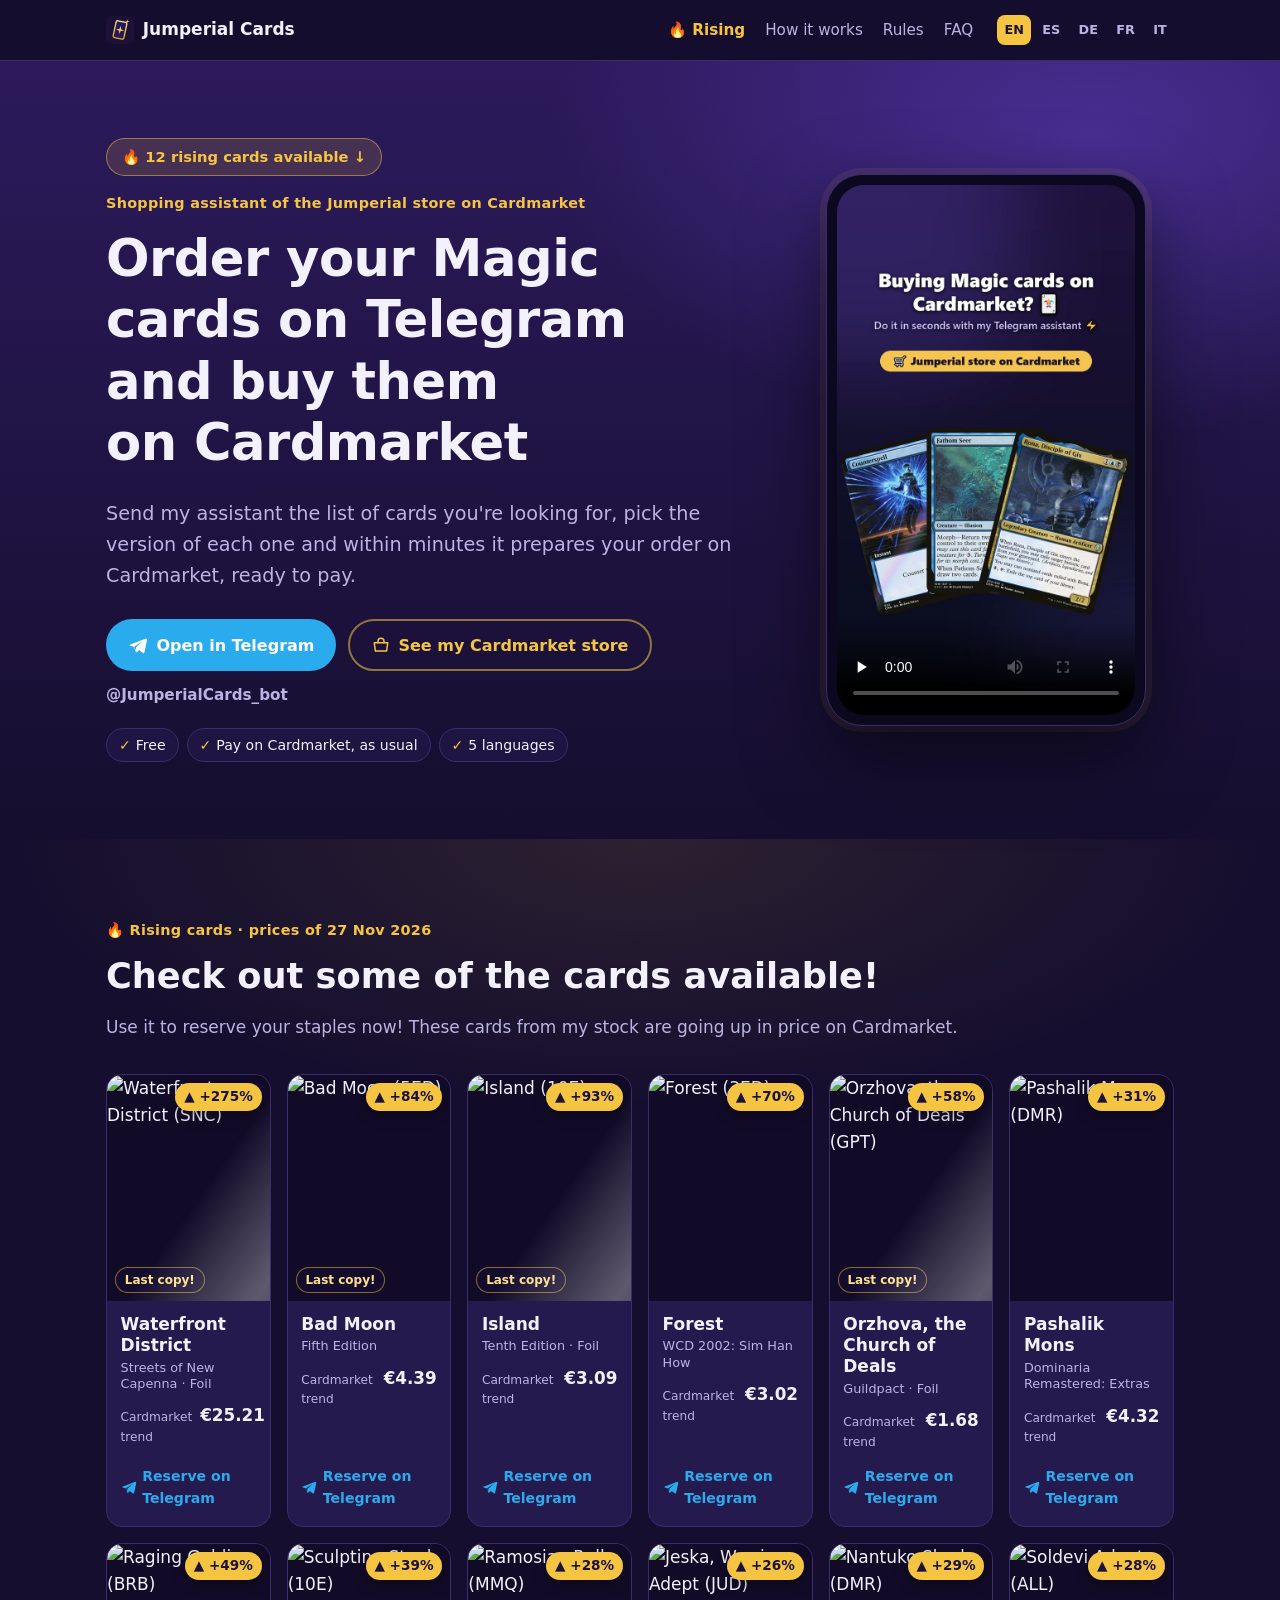
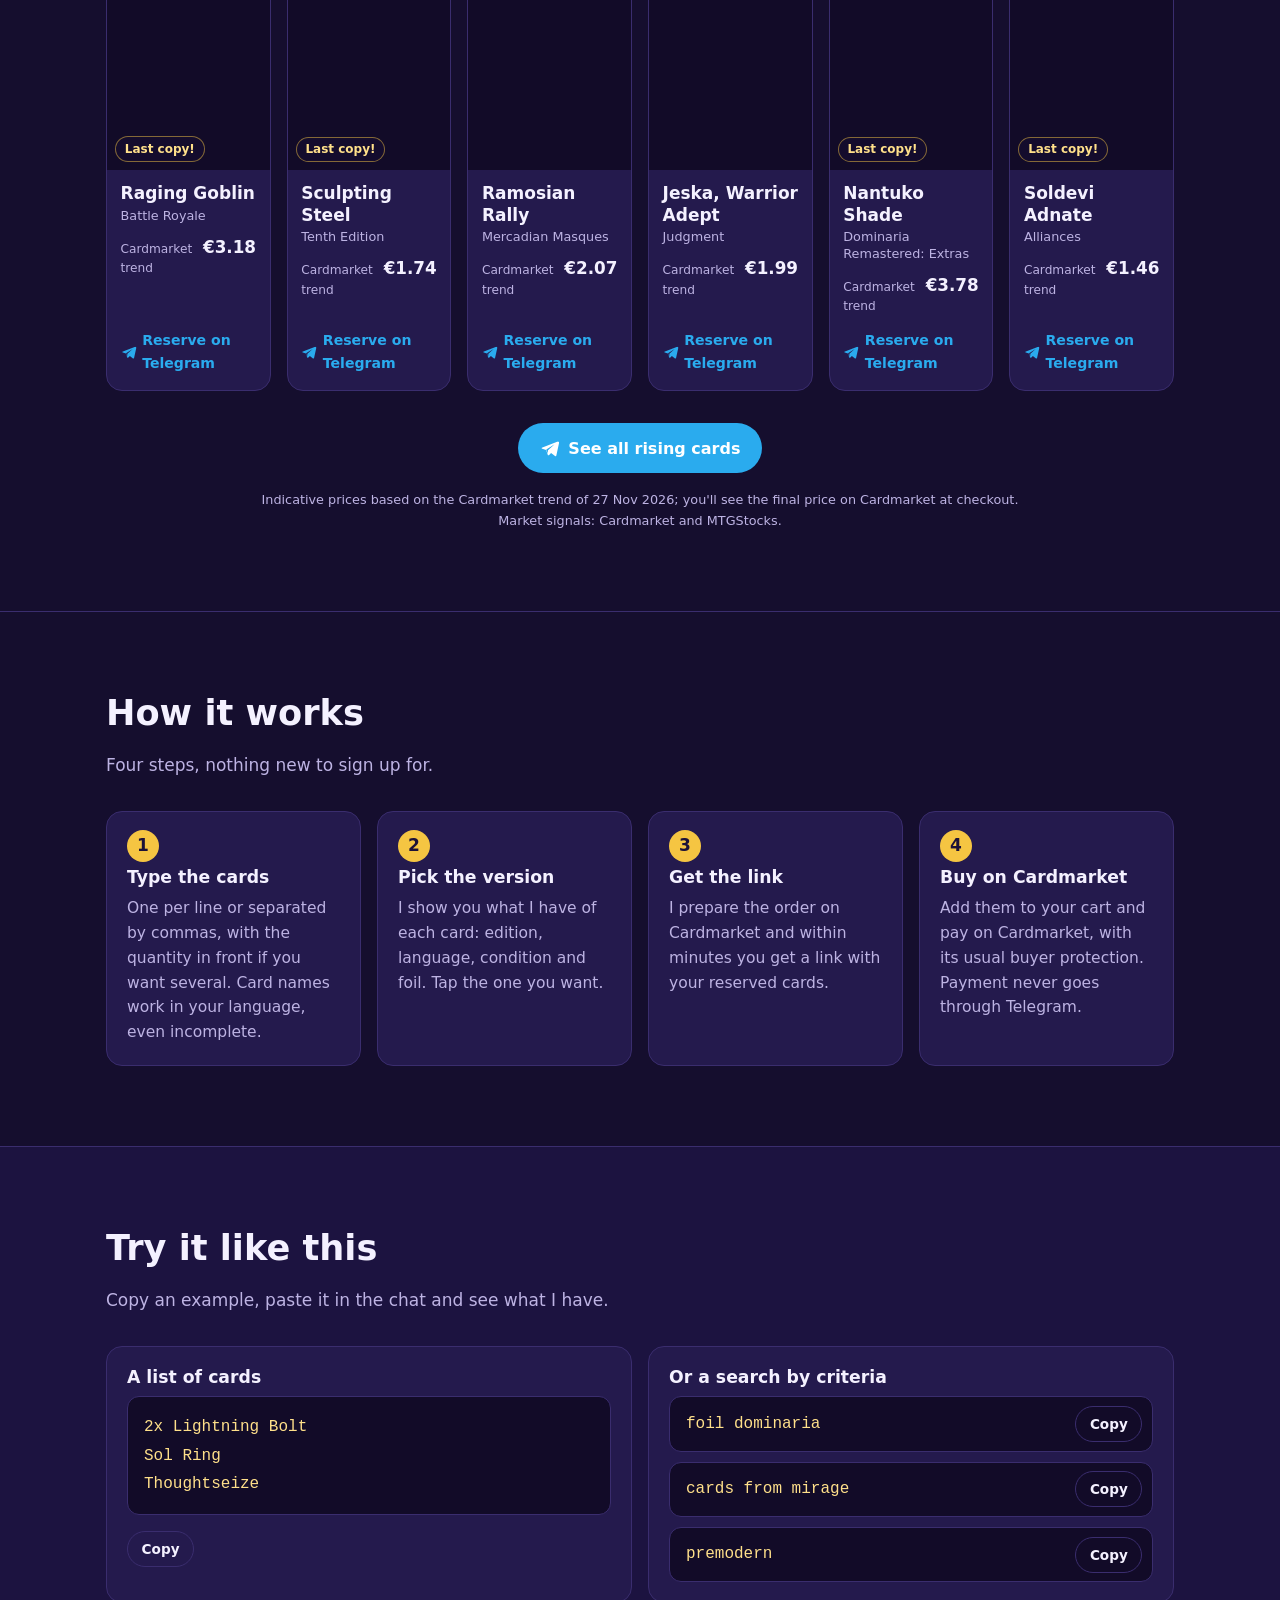
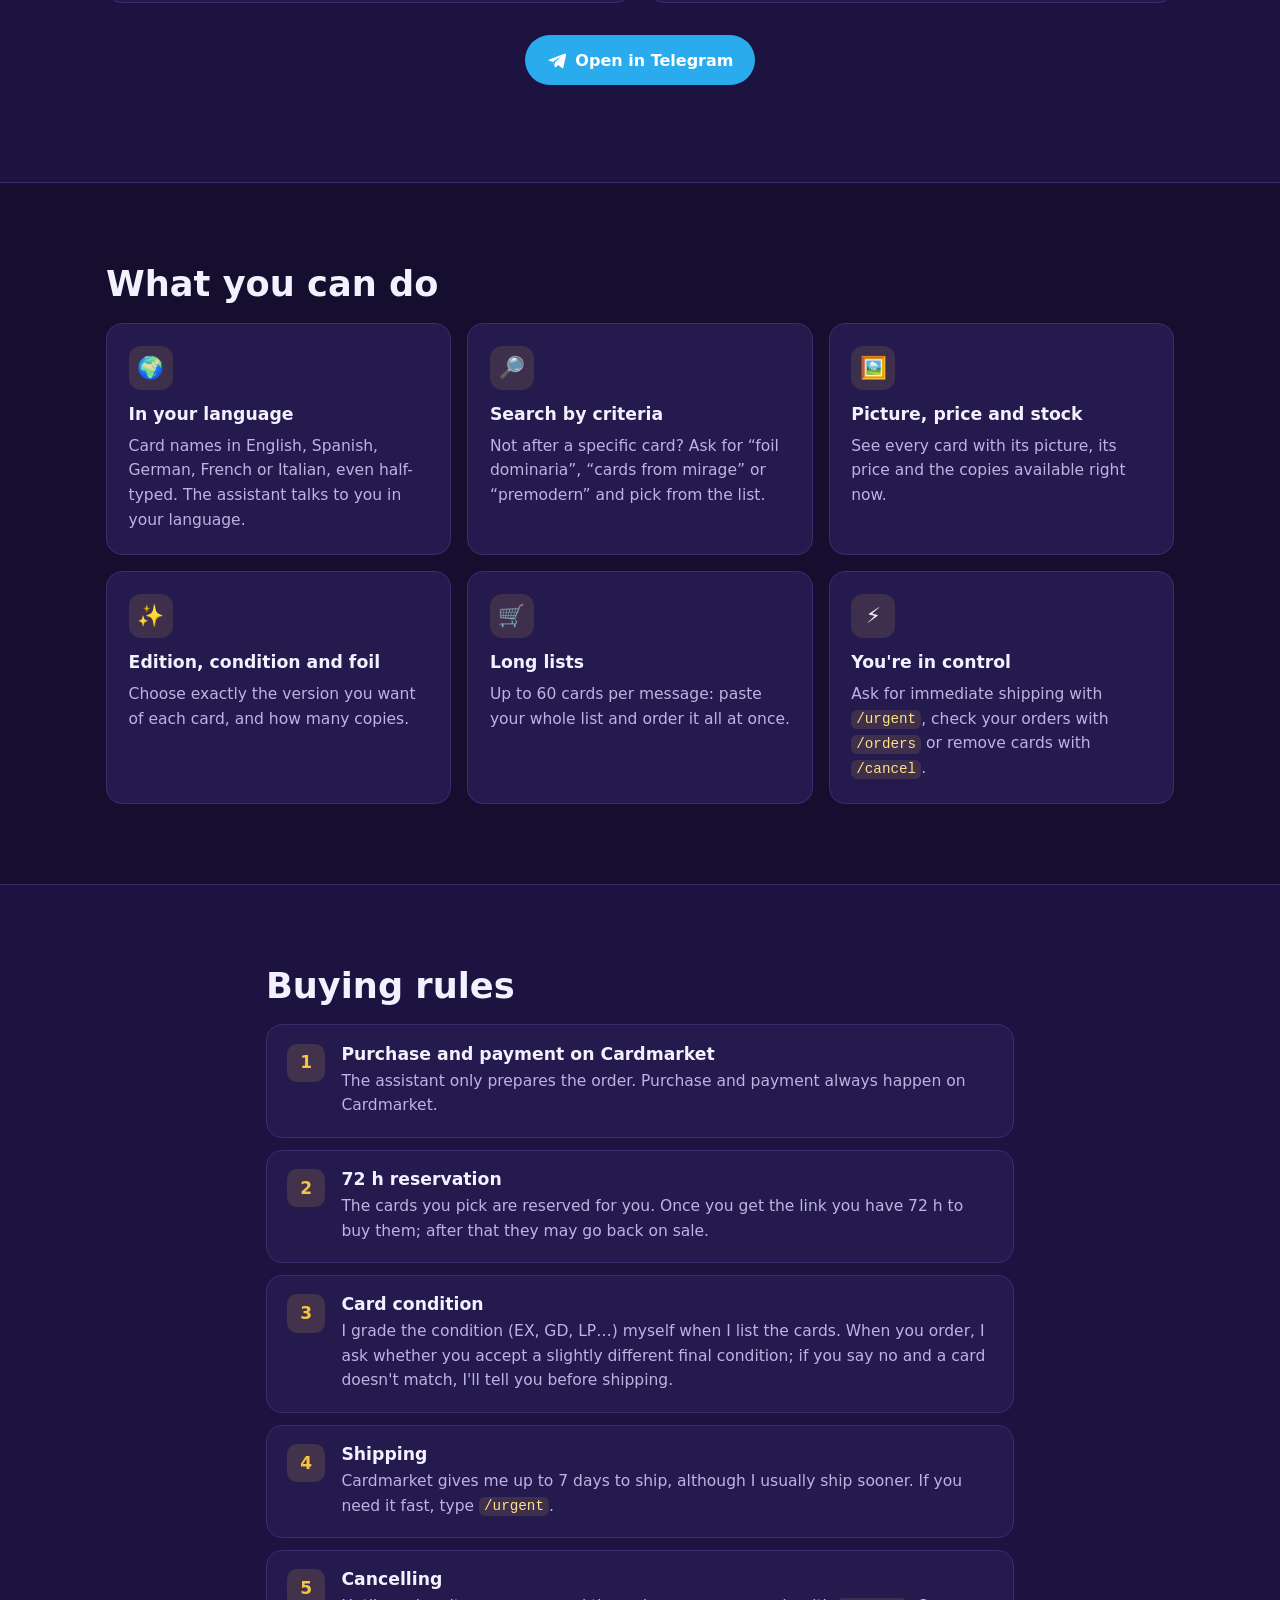
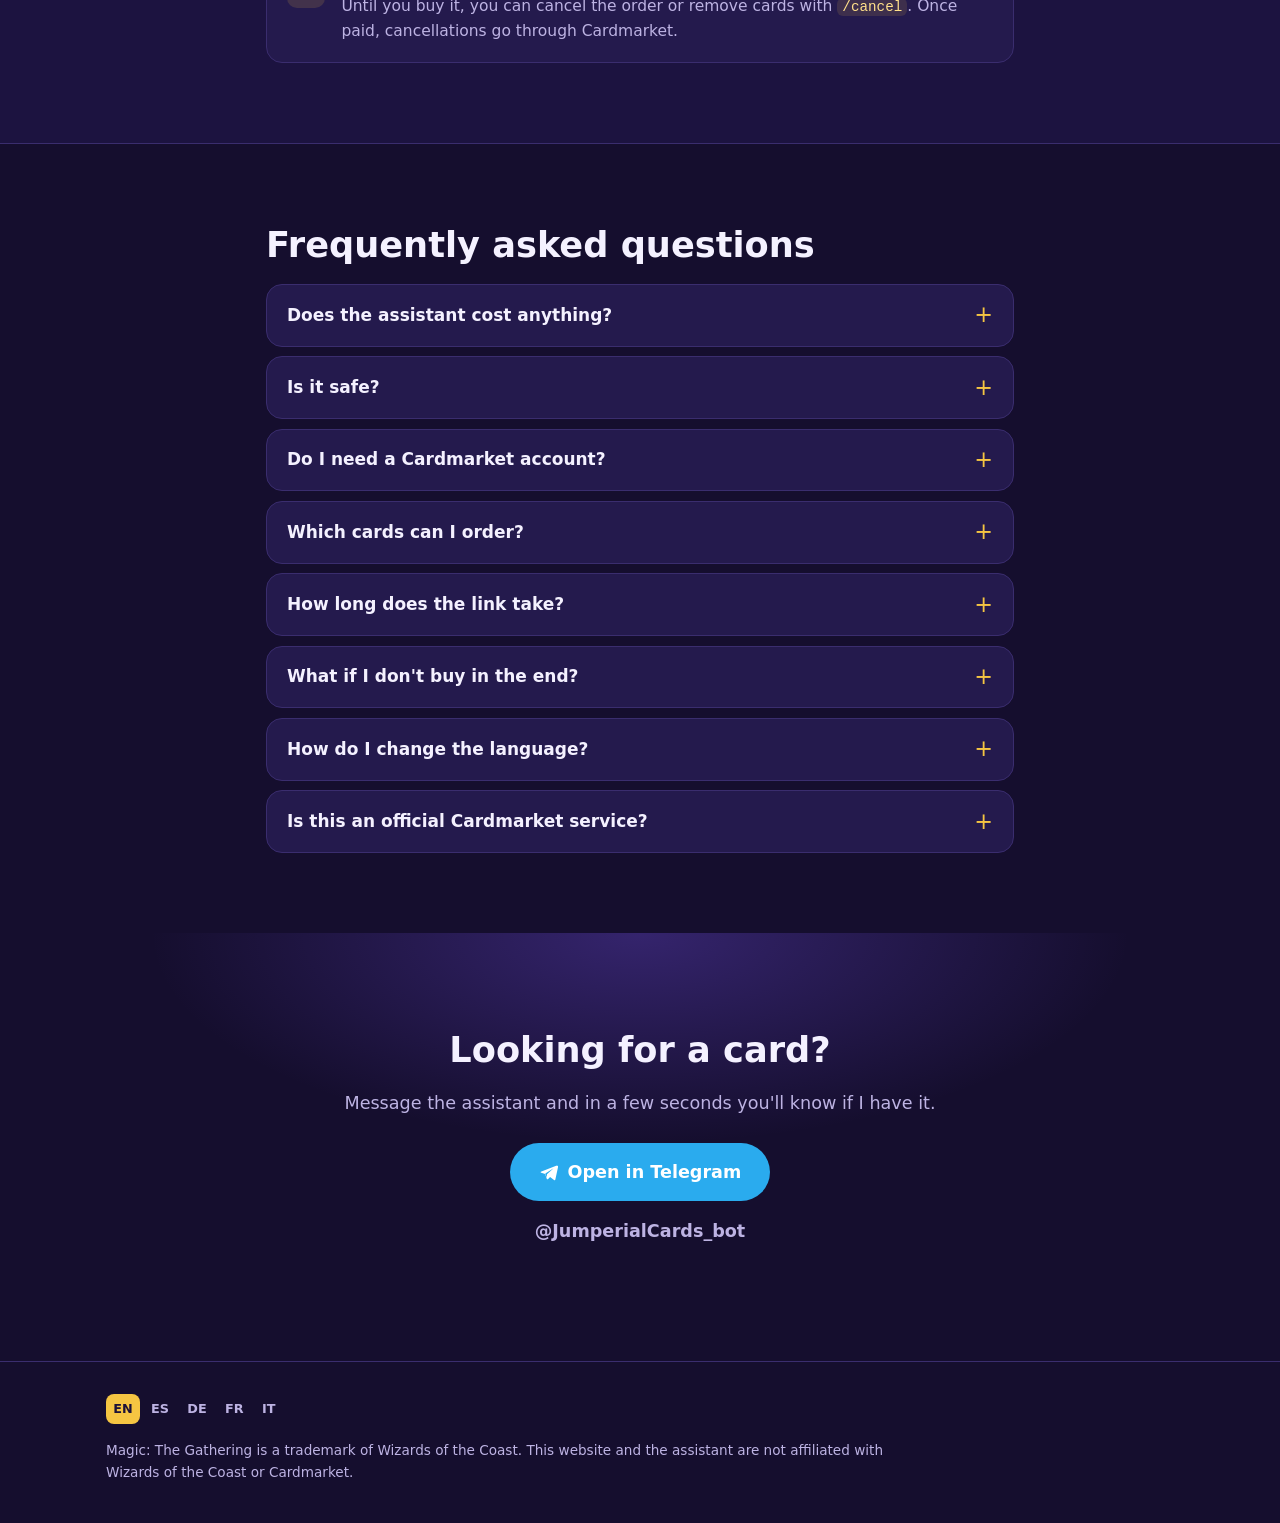
==== commit 7ffa166f: "Cartas en alza 2026-11-27" ====
--- a/index.html
+++ b/index.html
@@ -73,12 +73,12 @@
 
   <section id="hot" class="section hot">
     <div class="wrap">
-      <p class="eyebrow">🔥 Rising cards · prices of 26 Nov 2026</p>
+      <p class="eyebrow">🔥 Rising cards · prices of 27 Nov 2026</p>
       <h2>Check out some of the cards available!</h2>
       <p class="sub">Use it to reserve your staples now! These cards from my stock are going up in price on Cardmarket.</p>
-      <ul class="hot-strip"><li class="hot-card foil"><a href="https://t.me/JumperialCards_bot?start=c651382f" rel="noopener" aria-label="Reserve on Telegram: Waterfront District (SNC)"><div class="hot-img"><img src="https://cards.scryfall.io/normal/front/f/c/fc312a16-5c10-4fa6-bd72-97407b7e46b7.jpg" alt="Waterfront District (SNC)" width="488" height="680" loading="lazy" decoding="async"><span class="hot-badge" title="Rise against their average price over the last month">▲ +275%</span><span class="hot-last">Last copy!</span></div><div class="hot-info"><strong>Waterfront District</strong><small>Streets of New Capenna · Foil</small><span class="hot-price"><span>Cardmarket trend</span><b>€25.21</b></span><span class="hot-cta"><svg aria-hidden="true" viewBox="0 0 24 24" width="20" height="20"><path fill="currentColor" d="M21.4 4.1 2.9 11.3c-1.3.5-1.2 1.2-.2 1.5l4.7 1.5 1.8 5.6c.2.6.1.9.8.9.5 0 .7-.2 1-.5l2.3-2.2 4.7 3.5c.9.5 1.5.2 1.7-.8l3.1-14.6c.3-1.3-.5-1.9-1.4-1.5ZM9.6 14.6l-.4 4.1-1.6-5 9.9-6.2-7.9 7.1Z"/></svg>Reserve on Telegram</span></div></a></li><li class="hot-card"><a href="https://t.me/JumperialCards_bot?start=c9375" rel="noopener" aria-label="Reserve on Telegram: Bad Moon (5ED)"><div class="hot-img"><img src="https://cards.scryfall.io/normal/front/6/b/6bb6d665-42f5-4f44-8797-16c0351ab3c0.jpg" alt="Bad Moon (5ED)" width="488" height="680" loading="lazy" decoding="async"><span class="hot-badge" title="Rise against their average price over the last month">▲ +84%</span><span class="hot-last">Last copy!</span></div><div class="hot-info"><strong>Bad Moon</strong><small>Fifth Edition</small><span class="hot-price"><span>Cardmarket trend</span><b>€4.39</b></span><span class="hot-cta"><svg aria-hidden="true" viewBox="0 0 24 24" width="20" height="20"><path fill="currentColor" d="M21.4 4.1 2.9 11.3c-1.3.5-1.2 1.2-.2 1.5l4.7 1.5 1.8 5.6c.2.6.1.9.8.9.5 0 .7-.2 1-.5l2.3-2.2 4.7 3.5c.9.5 1.5.2 1.7-.8l3.1-14.6c.3-1.3-.5-1.9-1.4-1.5ZM9.6 14.6l-.4 4.1-1.6-5 9.9-6.2-7.9 7.1Z"/></svg>Reserve on Telegram</span></div></a></li><li class="hot-card foil"><a href="https://t.me/JumperialCards_bot?start=c16533f" rel="noopener" aria-label="Reserve on Telegram: Island (10E)"><div class="hot-img"><img src="https://cards.scryfall.io/normal/front/8/a/8a5328db-c55a-488d-b085-fcfa7be184ca.jpg" alt="Island (10E)" width="488" height="680" loading="lazy" decoding="async"><span class="hot-badge" title="Rise against their average price over the last month">▲ +93%</span><span class="hot-last">Last copy!</span></div><div class="hot-info"><strong>Island</strong><small>Tenth Edition · Foil</small><span class="hot-price"><span>Cardmarket trend</span><b>€3.09</b></span><span class="hot-cta"><svg aria-hidden="true" viewBox="0 0 24 24" width="20" height="20"><path fill="currentColor" d="M21.4 4.1 2.9 11.3c-1.3.5-1.2 1.2-.2 1.5l4.7 1.5 1.8 5.6c.2.6.1.9.8.9.5 0 .7-.2 1-.5l2.3-2.2 4.7 3.5c.9.5 1.5.2 1.7-.8l3.1-14.6c.3-1.3-.5-1.9-1.4-1.5ZM9.6 14.6l-.4 4.1-1.6-5 9.9-6.2-7.9 7.1Z"/></svg>Reserve on Telegram</span></div></a></li><li class="hot-card"><a href="https://t.me/JumperialCards_bot?start=c250042" rel="noopener" aria-label="Reserve on Telegram: Forest (3ED)"><div class="hot-img"><img src="https://cards.scryfall.io/normal/front/4/d/4d1e4241-42ef-4b51-8f9b-2ab6aca31dbb.jpg" alt="Forest (3ED)" width="488" height="680" loading="lazy" decoding="async"><span class="hot-badge" title="Rise against their average price over the last month">▲ +70%</span></div><div class="hot-info"><strong>Forest</strong><small>WCD 2002: Sim Han How</small><span class="hot-price"><span>Cardmarket trend</span><b>€3.02</b></span><span class="hot-cta"><svg aria-hidden="true" viewBox="0 0 24 24" width="20" height="20"><path fill="currentColor" d="M21.4 4.1 2.9 11.3c-1.3.5-1.2 1.2-.2 1.5l4.7 1.5 1.8 5.6c.2.6.1.9.8.9.5 0 .7-.2 1-.5l2.3-2.2 4.7 3.5c.9.5 1.5.2 1.7-.8l3.1-14.6c.3-1.3-.5-1.9-1.4-1.5ZM9.6 14.6l-.4 4.1-1.6-5 9.9-6.2-7.9 7.1Z"/></svg>Reserve on Telegram</span></div></a></li><li class="hot-card foil"><a href="https://t.me/JumperialCards_bot?start=c13227f" rel="noopener" aria-label="Reserve on Telegram: Orzhova, the Church of Deals (GPT)"><div class="hot-img"><img src="https://cards.scryfall.io/normal/front/9/0/9015cc09-56c9-4d8f-b241-a0cfaec7e1f1.jpg" alt="Orzhova, the Church of Deals (GPT)" width="488" height="680" loading="lazy" decoding="async"><span class="hot-badge" title="Rise against their average price over the last month">▲ +58%</span><span class="hot-last">Last copy!</span></div><div class="hot-info"><strong>Orzhova, the Church of Deals</strong><small>Guildpact · Foil</small><span class="hot-price"><span>Cardmarket trend</span><b>€1.68</b></span><span class="hot-cta"><svg aria-hidden="true" viewBox="0 0 24 24" width="20" height="20"><path fill="currentColor" d="M21.4 4.1 2.9 11.3c-1.3.5-1.2 1.2-.2 1.5l4.7 1.5 1.8 5.6c.2.6.1.9.8.9.5 0 .7-.2 1-.5l2.3-2.2 4.7 3.5c.9.5 1.5.2 1.7-.8l3.1-14.6c.3-1.3-.5-1.9-1.4-1.5ZM9.6 14.6l-.4 4.1-1.6-5 9.9-6.2-7.9 7.1Z"/></svg>Reserve on Telegram</span></div></a></li><li class="hot-card"><a href="https://t.me/JumperialCards_bot?start=c688492" rel="noopener" aria-label="Reserve on Telegram: Pashalik Mons (DMR)"><div class="hot-img"><img src="https://cards.scryfall.io/normal/front/a/6/a62b7671-efde-40b2-9cb1-76339d614d29.jpg" alt="Pashalik Mons (DMR)" width="488" height="680" loading="lazy" decoding="async"><span class="hot-badge" title="Rise against their average price over the last month">▲ +27%</span></div><div class="hot-info"><strong>Pashalik Mons</strong><small>Dominaria Remastered: Extras</small><span class="hot-price"><span>Cardmarket trend</span><b>€4.18</b></span><span class="hot-cta"><svg aria-hidden="true" viewBox="0 0 24 24" width="20" height="20"><path fill="currentColor" d="M21.4 4.1 2.9 11.3c-1.3.5-1.2 1.2-.2 1.5l4.7 1.5 1.8 5.6c.2.6.1.9.8.9.5 0 .7-.2 1-.5l2.3-2.2 4.7 3.5c.9.5 1.5.2 1.7-.8l3.1-14.6c.3-1.3-.5-1.9-1.4-1.5ZM9.6 14.6l-.4 4.1-1.6-5 9.9-6.2-7.9 7.1Z"/></svg>Reserve on Telegram</span></div></a></li><li class="hot-card"><a href="https://t.me/JumperialCards_bot?start=c14662" rel="noopener" aria-label="Reserve on Telegram: Raging Goblin (BRB)"><div class="hot-img"><img src="https://cards.scryfall.io/normal/front/a/b/ab3bbe29-7cfc-4174-aea2-235a6e230836.jpg" alt="Raging Goblin (BRB)" width="488" height="680" loading="lazy" decoding="async"><span class="hot-badge" title="Rise against their average price over the last month">▲ +49%</span><span class="hot-last">Last copy!</span></div><div class="hot-info"><strong>Raging Goblin</strong><small>Battle Royale</small><span class="hot-price"><span>Cardmarket trend</span><b>€3.18</b></span><span class="hot-cta"><svg aria-hidden="true" viewBox="0 0 24 24" width="20" height="20"><path fill="currentColor" d="M21.4 4.1 2.9 11.3c-1.3.5-1.2 1.2-.2 1.5l4.7 1.5 1.8 5.6c.2.6.1.9.8.9.5 0 .7-.2 1-.5l2.3-2.2 4.7 3.5c.9.5 1.5.2 1.7-.8l3.1-14.6c.3-1.3-.5-1.9-1.4-1.5ZM9.6 14.6l-.4 4.1-1.6-5 9.9-6.2-7.9 7.1Z"/></svg>Reserve on Telegram</span></div></a></li><li class="hot-card"><a href="https://t.me/JumperialCards_bot?start=c16506" rel="noopener" aria-label="Reserve on Telegram: Sculpting Steel (10E)"><div class="hot-img"><img src="https://cards.scryfall.io/normal/front/4/1/41368983-14f8-4efa-bb60-b0a7ceb3d021.jpg" alt="Sculpting Steel (10E)" width="488" height="680" loading="lazy" decoding="async"><span class="hot-badge" title="Rise against their average price over the last month">▲ +39%</span><span class="hot-last">Last copy!</span></div><div class="hot-info"><strong>Sculpting Steel</strong><small>Tenth Edition</small><span class="hot-price"><span>Cardmarket trend</span><b>€1.74</b></span><span class="hot-cta"><svg aria-hidden="true" viewBox="0 0 24 24" width="20" height="20"><path fill="currentColor" d="M21.4 4.1 2.9 11.3c-1.3.5-1.2 1.2-.2 1.5l4.7 1.5 1.8 5.6c.2.6.1.9.8.9.5 0 .7-.2 1-.5l2.3-2.2 4.7 3.5c.9.5 1.5.2 1.7-.8l3.1-14.6c.3-1.3-.5-1.9-1.4-1.5ZM9.6 14.6l-.4 4.1-1.6-5 9.9-6.2-7.9 7.1Z"/></svg>Reserve on Telegram</span></div></a></li><li class="hot-card"><a href="https://t.me/JumperialCards_bot?start=c2219" rel="noopener" aria-label="Reserve on Telegram: Jeska, Warrior Adept (JUD)"><div class="hot-img"><img src="https://cards.scryfall.io/normal/front/1/c/1cf96a59-8b7d-4a5b-adfd-17eeedd95db5.jpg" alt="Jeska, Warrior Adept (JUD)" width="488" height="680" loading="lazy" decoding="async"><span class="hot-badge" title="Rise against their average price over the last month">▲ +23%</span></div><div class="hot-info"><strong>Jeska, Warrior Adept</strong><small>Judgment</small><span class="hot-price"><span>Cardmarket trend</span><b>€1.85</b></span><span class="hot-cta"><svg aria-hidden="true" viewBox="0 0 24 24" width="20" height="20"><path fill="currentColor" d="M21.4 4.1 2.9 11.3c-1.3.5-1.2 1.2-.2 1.5l4.7 1.5 1.8 5.6c.2.6.1.9.8.9.5 0 .7-.2 1-.5l2.3-2.2 4.7 3.5c.9.5 1.5.2 1.7-.8l3.1-14.6c.3-1.3-.5-1.9-1.4-1.5ZM9.6 14.6l-.4 4.1-1.6-5 9.9-6.2-7.9 7.1Z"/></svg>Reserve on Telegram</span></div></a></li><li class="hot-card"><a href="https://t.me/JumperialCards_bot?start=c3988" rel="noopener" aria-label="Reserve on Telegram: Keldon Firebombers (PCY)"><div class="hot-img"><img src="https://cards.scryfall.io/normal/front/d/3/d3fc78b5-c259-4c67-810c-99655e72c2da.jpg" alt="Keldon Firebombers (PCY)" width="488" height="680" loading="lazy" decoding="async"><span class="hot-badge" title="Rise against their average price over the last month">▲ +20%</span><span class="hot-last">Last copy!</span></div><div class="hot-info"><strong>Keldon Firebombers</strong><small>Prophecy</small><span class="hot-price"><span>Cardmarket trend</span><b>€1.69</b></span><span class="hot-cta"><svg aria-hidden="true" viewBox="0 0 24 24" width="20" height="20"><path fill="currentColor" d="M21.4 4.1 2.9 11.3c-1.3.5-1.2 1.2-.2 1.5l4.7 1.5 1.8 5.6c.2.6.1.9.8.9.5 0 .7-.2 1-.5l2.3-2.2 4.7 3.5c.9.5 1.5.2 1.7-.8l3.1-14.6c.3-1.3-.5-1.9-1.4-1.5ZM9.6 14.6l-.4 4.1-1.6-5 9.9-6.2-7.9 7.1Z"/></svg>Reserve on Telegram</span></div></a></li><li class="hot-card"><a href="https://t.me/JumperialCards_bot?start=c7877" rel="noopener" aria-label="Reserve on Telegram: Soldevi Adnate (ALL)"><div class="hot-img"><img src="https://cards.scryfall.io/normal/front/8/b/8b2651b0-1ab2-4d7e-834f-7505797da474.jpg" alt="Soldevi Adnate (ALL)" width="488" height="680" loading="lazy" decoding="async"><span class="hot-badge" title="Rise against their average price over the last month">▲ +24%</span><span class="hot-last">Last copy!</span></div><div class="hot-info"><strong>Soldevi Adnate</strong><small>Alliances</small><span class="hot-price"><span>Cardmarket trend</span><b>€1.39</b></span><span class="hot-cta"><svg aria-hidden="true" viewBox="0 0 24 24" width="20" height="20"><path fill="currentColor" d="M21.4 4.1 2.9 11.3c-1.3.5-1.2 1.2-.2 1.5l4.7 1.5 1.8 5.6c.2.6.1.9.8.9.5 0 .7-.2 1-.5l2.3-2.2 4.7 3.5c.9.5 1.5.2 1.7-.8l3.1-14.6c.3-1.3-.5-1.9-1.4-1.5ZM9.6 14.6l-.4 4.1-1.6-5 9.9-6.2-7.9 7.1Z"/></svg>Reserve on Telegram</span></div></a></li><li class="hot-card"><a href="https://t.me/JumperialCards_bot?start=c608626" rel="noopener" aria-label="Reserve on Telegram: Shorikai, Genesis Engine (NEC)"><div class="hot-img"><img src="https://cards.scryfall.io/normal/front/9/6/969ac7dd-f3aa-4888-9ff0-d16a31b5e7a9.jpg" alt="Shorikai, Genesis Engine (NEC)" width="488" height="680" loading="lazy" decoding="async"><span class="hot-badge" title="Rise against their average price over the last month">▲ +17%</span><span class="hot-last">Last copy!</span></div><div class="hot-info"><strong>Shorikai, Genesis Engine</strong><small>Commander: Kamigawa: Neon Dynasty</small><span class="hot-price"><span>Cardmarket trend</span><b>€3.82</b></span><span class="hot-cta"><svg aria-hidden="true" viewBox="0 0 24 24" width="20" height="20"><path fill="currentColor" d="M21.4 4.1 2.9 11.3c-1.3.5-1.2 1.2-.2 1.5l4.7 1.5 1.8 5.6c.2.6.1.9.8.9.5 0 .7-.2 1-.5l2.3-2.2 4.7 3.5c.9.5 1.5.2 1.7-.8l3.1-14.6c.3-1.3-.5-1.9-1.4-1.5ZM9.6 14.6l-.4 4.1-1.6-5 9.9-6.2-7.9 7.1Z"/></svg>Reserve on Telegram</span></div></a></li></ul>
+      <ul class="hot-strip"><li class="hot-card foil"><a href="https://t.me/JumperialCards_bot?start=c651382f" rel="noopener" aria-label="Reserve on Telegram: Waterfront District (SNC)"><div class="hot-img"><img src="https://cards.scryfall.io/normal/front/f/c/fc312a16-5c10-4fa6-bd72-97407b7e46b7.jpg" alt="Waterfront District (SNC)" width="488" height="680" loading="lazy" decoding="async"><span class="hot-badge" title="Rise against their average price over the last month">▲ +275%</span><span class="hot-last">Last copy!</span></div><div class="hot-info"><strong>Waterfront District</strong><small>Streets of New Capenna · Foil</small><span class="hot-price"><span>Cardmarket trend</span><b>€25.21</b></span><span class="hot-cta"><svg aria-hidden="true" viewBox="0 0 24 24" width="20" height="20"><path fill="currentColor" d="M21.4 4.1 2.9 11.3c-1.3.5-1.2 1.2-.2 1.5l4.7 1.5 1.8 5.6c.2.6.1.9.8.9.5 0 .7-.2 1-.5l2.3-2.2 4.7 3.5c.9.5 1.5.2 1.7-.8l3.1-14.6c.3-1.3-.5-1.9-1.4-1.5ZM9.6 14.6l-.4 4.1-1.6-5 9.9-6.2-7.9 7.1Z"/></svg>Reserve on Telegram</span></div></a></li><li class="hot-card"><a href="https://t.me/JumperialCards_bot?start=c9375" rel="noopener" aria-label="Reserve on Telegram: Bad Moon (5ED)"><div class="hot-img"><img src="https://cards.scryfall.io/normal/front/6/b/6bb6d665-42f5-4f44-8797-16c0351ab3c0.jpg" alt="Bad Moon (5ED)" width="488" height="680" loading="lazy" decoding="async"><span class="hot-badge" title="Rise against their average price over the last month">▲ +84%</span><span class="hot-last">Last copy!</span></div><div class="hot-info"><strong>Bad Moon</strong><small>Fifth Edition</small><span class="hot-price"><span>Cardmarket trend</span><b>€4.39</b></span><span class="hot-cta"><svg aria-hidden="true" viewBox="0 0 24 24" width="20" height="20"><path fill="currentColor" d="M21.4 4.1 2.9 11.3c-1.3.5-1.2 1.2-.2 1.5l4.7 1.5 1.8 5.6c.2.6.1.9.8.9.5 0 .7-.2 1-.5l2.3-2.2 4.7 3.5c.9.5 1.5.2 1.7-.8l3.1-14.6c.3-1.3-.5-1.9-1.4-1.5ZM9.6 14.6l-.4 4.1-1.6-5 9.9-6.2-7.9 7.1Z"/></svg>Reserve on Telegram</span></div></a></li><li class="hot-card foil"><a href="https://t.me/JumperialCards_bot?start=c16533f" rel="noopener" aria-label="Reserve on Telegram: Island (10E)"><div class="hot-img"><img src="https://cards.scryfall.io/normal/front/8/a/8a5328db-c55a-488d-b085-fcfa7be184ca.jpg" alt="Island (10E)" width="488" height="680" loading="lazy" decoding="async"><span class="hot-badge" title="Rise against their average price over the last month">▲ +93%</span><span class="hot-last">Last copy!</span></div><div class="hot-info"><strong>Island</strong><small>Tenth Edition · Foil</small><span class="hot-price"><span>Cardmarket trend</span><b>€3.09</b></span><span class="hot-cta"><svg aria-hidden="true" viewBox="0 0 24 24" width="20" height="20"><path fill="currentColor" d="M21.4 4.1 2.9 11.3c-1.3.5-1.2 1.2-.2 1.5l4.7 1.5 1.8 5.6c.2.6.1.9.8.9.5 0 .7-.2 1-.5l2.3-2.2 4.7 3.5c.9.5 1.5.2 1.7-.8l3.1-14.6c.3-1.3-.5-1.9-1.4-1.5ZM9.6 14.6l-.4 4.1-1.6-5 9.9-6.2-7.9 7.1Z"/></svg>Reserve on Telegram</span></div></a></li><li class="hot-card"><a href="https://t.me/JumperialCards_bot?start=c250042" rel="noopener" aria-label="Reserve on Telegram: Forest (3ED)"><div class="hot-img"><img src="https://cards.scryfall.io/normal/front/4/d/4d1e4241-42ef-4b51-8f9b-2ab6aca31dbb.jpg" alt="Forest (3ED)" width="488" height="680" loading="lazy" decoding="async"><span class="hot-badge" title="Rise against their average price over the last month">▲ +70%</span></div><div class="hot-info"><strong>Forest</strong><small>WCD 2002: Sim Han How</small><span class="hot-price"><span>Cardmarket trend</span><b>€3.02</b></span><span class="hot-cta"><svg aria-hidden="true" viewBox="0 0 24 24" width="20" height="20"><path fill="currentColor" d="M21.4 4.1 2.9 11.3c-1.3.5-1.2 1.2-.2 1.5l4.7 1.5 1.8 5.6c.2.6.1.9.8.9.5 0 .7-.2 1-.5l2.3-2.2 4.7 3.5c.9.5 1.5.2 1.7-.8l3.1-14.6c.3-1.3-.5-1.9-1.4-1.5ZM9.6 14.6l-.4 4.1-1.6-5 9.9-6.2-7.9 7.1Z"/></svg>Reserve on Telegram</span></div></a></li><li class="hot-card foil"><a href="https://t.me/JumperialCards_bot?start=c13227f" rel="noopener" aria-label="Reserve on Telegram: Orzhova, the Church of Deals (GPT)"><div class="hot-img"><img src="https://cards.scryfall.io/normal/front/9/0/9015cc09-56c9-4d8f-b241-a0cfaec7e1f1.jpg" alt="Orzhova, the Church of Deals (GPT)" width="488" height="680" loading="lazy" decoding="async"><span class="hot-badge" title="Rise against their average price over the last month">▲ +58%</span><span class="hot-last">Last copy!</span></div><div class="hot-info"><strong>Orzhova, the Church of Deals</strong><small>Guildpact · Foil</small><span class="hot-price"><span>Cardmarket trend</span><b>€1.68</b></span><span class="hot-cta"><svg aria-hidden="true" viewBox="0 0 24 24" width="20" height="20"><path fill="currentColor" d="M21.4 4.1 2.9 11.3c-1.3.5-1.2 1.2-.2 1.5l4.7 1.5 1.8 5.6c.2.6.1.9.8.9.5 0 .7-.2 1-.5l2.3-2.2 4.7 3.5c.9.5 1.5.2 1.7-.8l3.1-14.6c.3-1.3-.5-1.9-1.4-1.5ZM9.6 14.6l-.4 4.1-1.6-5 9.9-6.2-7.9 7.1Z"/></svg>Reserve on Telegram</span></div></a></li><li class="hot-card"><a href="https://t.me/JumperialCards_bot?start=c688492" rel="noopener" aria-label="Reserve on Telegram: Pashalik Mons (DMR)"><div class="hot-img"><img src="https://cards.scryfall.io/normal/front/a/6/a62b7671-efde-40b2-9cb1-76339d614d29.jpg" alt="Pashalik Mons (DMR)" width="488" height="680" loading="lazy" decoding="async"><span class="hot-badge" title="Rise against their average price over the last month">▲ +31%</span></div><div class="hot-info"><strong>Pashalik Mons</strong><small>Dominaria Remastered: Extras</small><span class="hot-price"><span>Cardmarket trend</span><b>€4.32</b></span><span class="hot-cta"><svg aria-hidden="true" viewBox="0 0 24 24" width="20" height="20"><path fill="currentColor" d="M21.4 4.1 2.9 11.3c-1.3.5-1.2 1.2-.2 1.5l4.7 1.5 1.8 5.6c.2.6.1.9.8.9.5 0 .7-.2 1-.5l2.3-2.2 4.7 3.5c.9.5 1.5.2 1.7-.8l3.1-14.6c.3-1.3-.5-1.9-1.4-1.5ZM9.6 14.6l-.4 4.1-1.6-5 9.9-6.2-7.9 7.1Z"/></svg>Reserve on Telegram</span></div></a></li><li class="hot-card"><a href="https://t.me/JumperialCards_bot?start=c14662" rel="noopener" aria-label="Reserve on Telegram: Raging Goblin (BRB)"><div class="hot-img"><img src="https://cards.scryfall.io/normal/front/a/b/ab3bbe29-7cfc-4174-aea2-235a6e230836.jpg" alt="Raging Goblin (BRB)" width="488" height="680" loading="lazy" decoding="async"><span class="hot-badge" title="Rise against their average price over the last month">▲ +49%</span><span class="hot-last">Last copy!</span></div><div class="hot-info"><strong>Raging Goblin</strong><small>Battle Royale</small><span class="hot-price"><span>Cardmarket trend</span><b>€3.18</b></span><span class="hot-cta"><svg aria-hidden="true" viewBox="0 0 24 24" width="20" height="20"><path fill="currentColor" d="M21.4 4.1 2.9 11.3c-1.3.5-1.2 1.2-.2 1.5l4.7 1.5 1.8 5.6c.2.6.1.9.8.9.5 0 .7-.2 1-.5l2.3-2.2 4.7 3.5c.9.5 1.5.2 1.7-.8l3.1-14.6c.3-1.3-.5-1.9-1.4-1.5ZM9.6 14.6l-.4 4.1-1.6-5 9.9-6.2-7.9 7.1Z"/></svg>Reserve on Telegram</span></div></a></li><li class="hot-card"><a href="https://t.me/JumperialCards_bot?start=c16506" rel="noopener" aria-label="Reserve on Telegram: Sculpting Steel (10E)"><div class="hot-img"><img src="https://cards.scryfall.io/normal/front/4/1/41368983-14f8-4efa-bb60-b0a7ceb3d021.jpg" alt="Sculpting Steel (10E)" width="488" height="680" loading="lazy" decoding="async"><span class="hot-badge" title="Rise against their average price over the last month">▲ +39%</span><span class="hot-last">Last copy!</span></div><div class="hot-info"><strong>Sculpting Steel</strong><small>Tenth Edition</small><span class="hot-price"><span>Cardmarket trend</span><b>€1.74</b></span><span class="hot-cta"><svg aria-hidden="true" viewBox="0 0 24 24" width="20" height="20"><path fill="currentColor" d="M21.4 4.1 2.9 11.3c-1.3.5-1.2 1.2-.2 1.5l4.7 1.5 1.8 5.6c.2.6.1.9.8.9.5 0 .7-.2 1-.5l2.3-2.2 4.7 3.5c.9.5 1.5.2 1.7-.8l3.1-14.6c.3-1.3-.5-1.9-1.4-1.5ZM9.6 14.6l-.4 4.1-1.6-5 9.9-6.2-7.9 7.1Z"/></svg>Reserve on Telegram</span></div></a></li><li class="hot-card"><a href="https://t.me/JumperialCards_bot?start=c11411" rel="noopener" aria-label="Reserve on Telegram: Ramosian Rally (MMQ)"><div class="hot-img"><img src="https://cards.scryfall.io/normal/front/7/f/7fc0ff04-43e7-4a0d-b7e2-8bab72cc6cc0.jpg" alt="Ramosian Rally (MMQ)" width="488" height="680" loading="lazy" decoding="async"><span class="hot-badge" title="Rise against their average price over the last month">▲ +28%</span></div><div class="hot-info"><strong>Ramosian Rally</strong><small>Mercadian Masques</small><span class="hot-price"><span>Cardmarket trend</span><b>€2.07</b></span><span class="hot-cta"><svg aria-hidden="true" viewBox="0 0 24 24" width="20" height="20"><path fill="currentColor" d="M21.4 4.1 2.9 11.3c-1.3.5-1.2 1.2-.2 1.5l4.7 1.5 1.8 5.6c.2.6.1.9.8.9.5 0 .7-.2 1-.5l2.3-2.2 4.7 3.5c.9.5 1.5.2 1.7-.8l3.1-14.6c.3-1.3-.5-1.9-1.4-1.5ZM9.6 14.6l-.4 4.1-1.6-5 9.9-6.2-7.9 7.1Z"/></svg>Reserve on Telegram</span></div></a></li><li class="hot-card"><a href="https://t.me/JumperialCards_bot?start=c2219" rel="noopener" aria-label="Reserve on Telegram: Jeska, Warrior Adept (JUD)"><div class="hot-img"><img src="https://cards.scryfall.io/normal/front/1/c/1cf96a59-8b7d-4a5b-adfd-17eeedd95db5.jpg" alt="Jeska, Warrior Adept (JUD)" width="488" height="680" loading="lazy" decoding="async"><span class="hot-badge" title="Rise against their average price over the last month">▲ +26%</span></div><div class="hot-info"><strong>Jeska, Warrior Adept</strong><small>Judgment</small><span class="hot-price"><span>Cardmarket trend</span><b>€1.99</b></span><span class="hot-cta"><svg aria-hidden="true" viewBox="0 0 24 24" width="20" height="20"><path fill="currentColor" d="M21.4 4.1 2.9 11.3c-1.3.5-1.2 1.2-.2 1.5l4.7 1.5 1.8 5.6c.2.6.1.9.8.9.5 0 .7-.2 1-.5l2.3-2.2 4.7 3.5c.9.5 1.5.2 1.7-.8l3.1-14.6c.3-1.3-.5-1.9-1.4-1.5ZM9.6 14.6l-.4 4.1-1.6-5 9.9-6.2-7.9 7.1Z"/></svg>Reserve on Telegram</span></div></a></li><li class="hot-card"><a href="https://t.me/JumperialCards_bot?start=c688848" rel="noopener" aria-label="Reserve on Telegram: Nantuko Shade (DMR)"><div class="hot-img"><img src="https://cards.scryfall.io/normal/front/a/4/a48375e7-46b6-45a7-9d19-f7b7de85fe55.jpg" alt="Nantuko Shade (DMR)" width="488" height="680" loading="lazy" decoding="async"><span class="hot-badge" title="Rise against their average price over the last month">▲ +29%</span><span class="hot-last">Last copy!</span></div><div class="hot-info"><strong>Nantuko Shade</strong><small>Dominaria Remastered: Extras</small><span class="hot-price"><span>Cardmarket trend</span><b>€3.78</b></span><span class="hot-cta"><svg aria-hidden="true" viewBox="0 0 24 24" width="20" height="20"><path fill="currentColor" d="M21.4 4.1 2.9 11.3c-1.3.5-1.2 1.2-.2 1.5l4.7 1.5 1.8 5.6c.2.6.1.9.8.9.5 0 .7-.2 1-.5l2.3-2.2 4.7 3.5c.9.5 1.5.2 1.7-.8l3.1-14.6c.3-1.3-.5-1.9-1.4-1.5ZM9.6 14.6l-.4 4.1-1.6-5 9.9-6.2-7.9 7.1Z"/></svg>Reserve on Telegram</span></div></a></li><li class="hot-card"><a href="https://t.me/JumperialCards_bot?start=c7877" rel="noopener" aria-label="Reserve on Telegram: Soldevi Adnate (ALL)"><div class="hot-img"><img src="https://cards.scryfall.io/normal/front/8/b/8b2651b0-1ab2-4d7e-834f-7505797da474.jpg" alt="Soldevi Adnate (ALL)" width="488" height="680" loading="lazy" decoding="async"><span class="hot-badge" title="Rise against their average price over the last month">▲ +28%</span><span class="hot-last">Last copy!</span></div><div class="hot-info"><strong>Soldevi Adnate</strong><small>Alliances</small><span class="hot-price"><span>Cardmarket trend</span><b>€1.46</b></span><span class="hot-cta"><svg aria-hidden="true" viewBox="0 0 24 24" width="20" height="20"><path fill="currentColor" d="M21.4 4.1 2.9 11.3c-1.3.5-1.2 1.2-.2 1.5l4.7 1.5 1.8 5.6c.2.6.1.9.8.9.5 0 .7-.2 1-.5l2.3-2.2 4.7 3.5c.9.5 1.5.2 1.7-.8l3.1-14.6c.3-1.3-.5-1.9-1.4-1.5ZM9.6 14.6l-.4 4.1-1.6-5 9.9-6.2-7.9 7.1Z"/></svg>Reserve on Telegram</span></div></a></li></ul>
       <p class="center"><a class="btn btn-tg" href="https://t.me/JumperialCards_bot?start=trending" rel="noopener"><svg aria-hidden="true" viewBox="0 0 24 24" width="20" height="20"><path fill="currentColor" d="M21.4 4.1 2.9 11.3c-1.3.5-1.2 1.2-.2 1.5l4.7 1.5 1.8 5.6c.2.6.1.9.8.9.5 0 .7-.2 1-.5l2.3-2.2 4.7 3.5c.9.5 1.5.2 1.7-.8l3.1-14.6c.3-1.3-.5-1.9-1.4-1.5ZM9.6 14.6l-.4 4.1-1.6-5 9.9-6.2-7.9 7.1Z"/></svg>See all rising cards</a></p>
-      <p class="hot-note">Indicative prices based on the Cardmarket trend of 26 Nov 2026; you&#x27;ll see the final price on Cardmarket at checkout. Market signals: Cardmarket and MTGStocks.</p>
+      <p class="hot-note">Indicative prices based on the Cardmarket trend of 27 Nov 2026; you&#x27;ll see the final price on Cardmarket at checkout. Market signals: Cardmarket and MTGStocks.</p>
     </div>
   </section>
 
